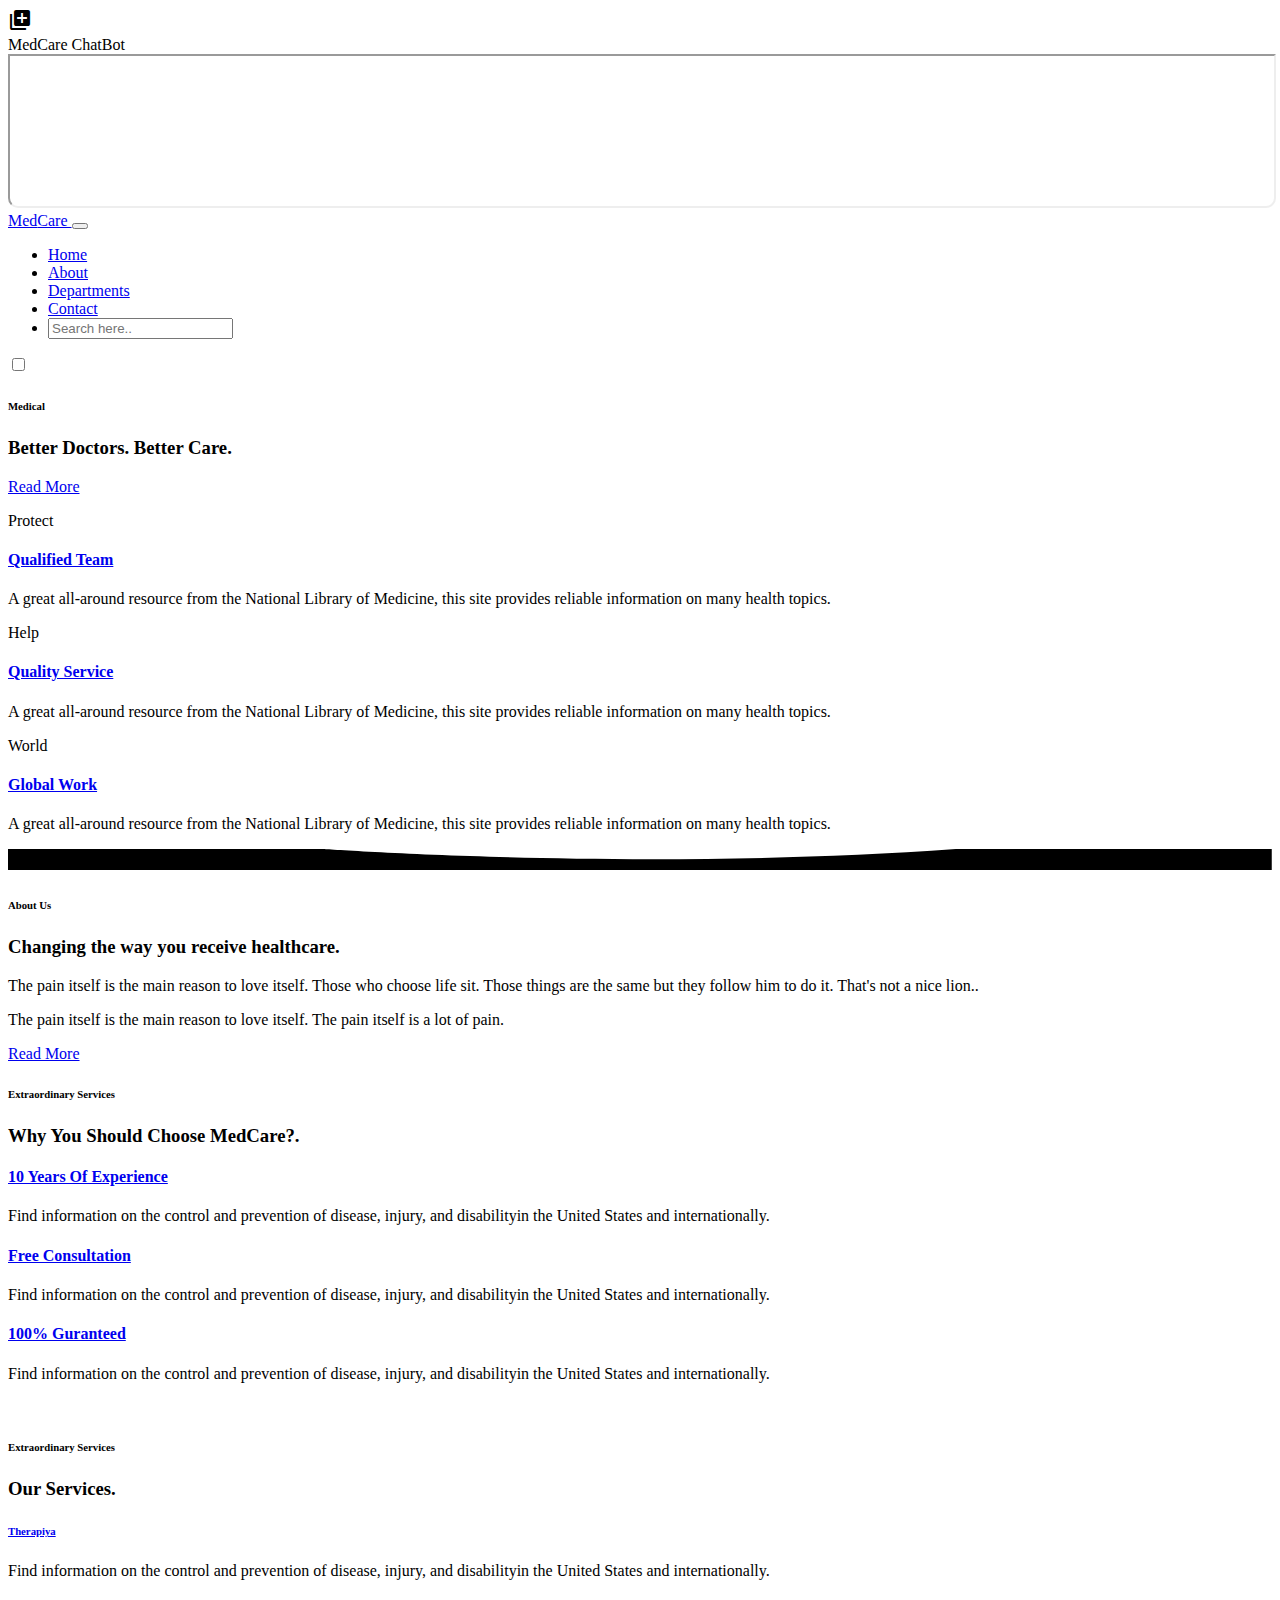
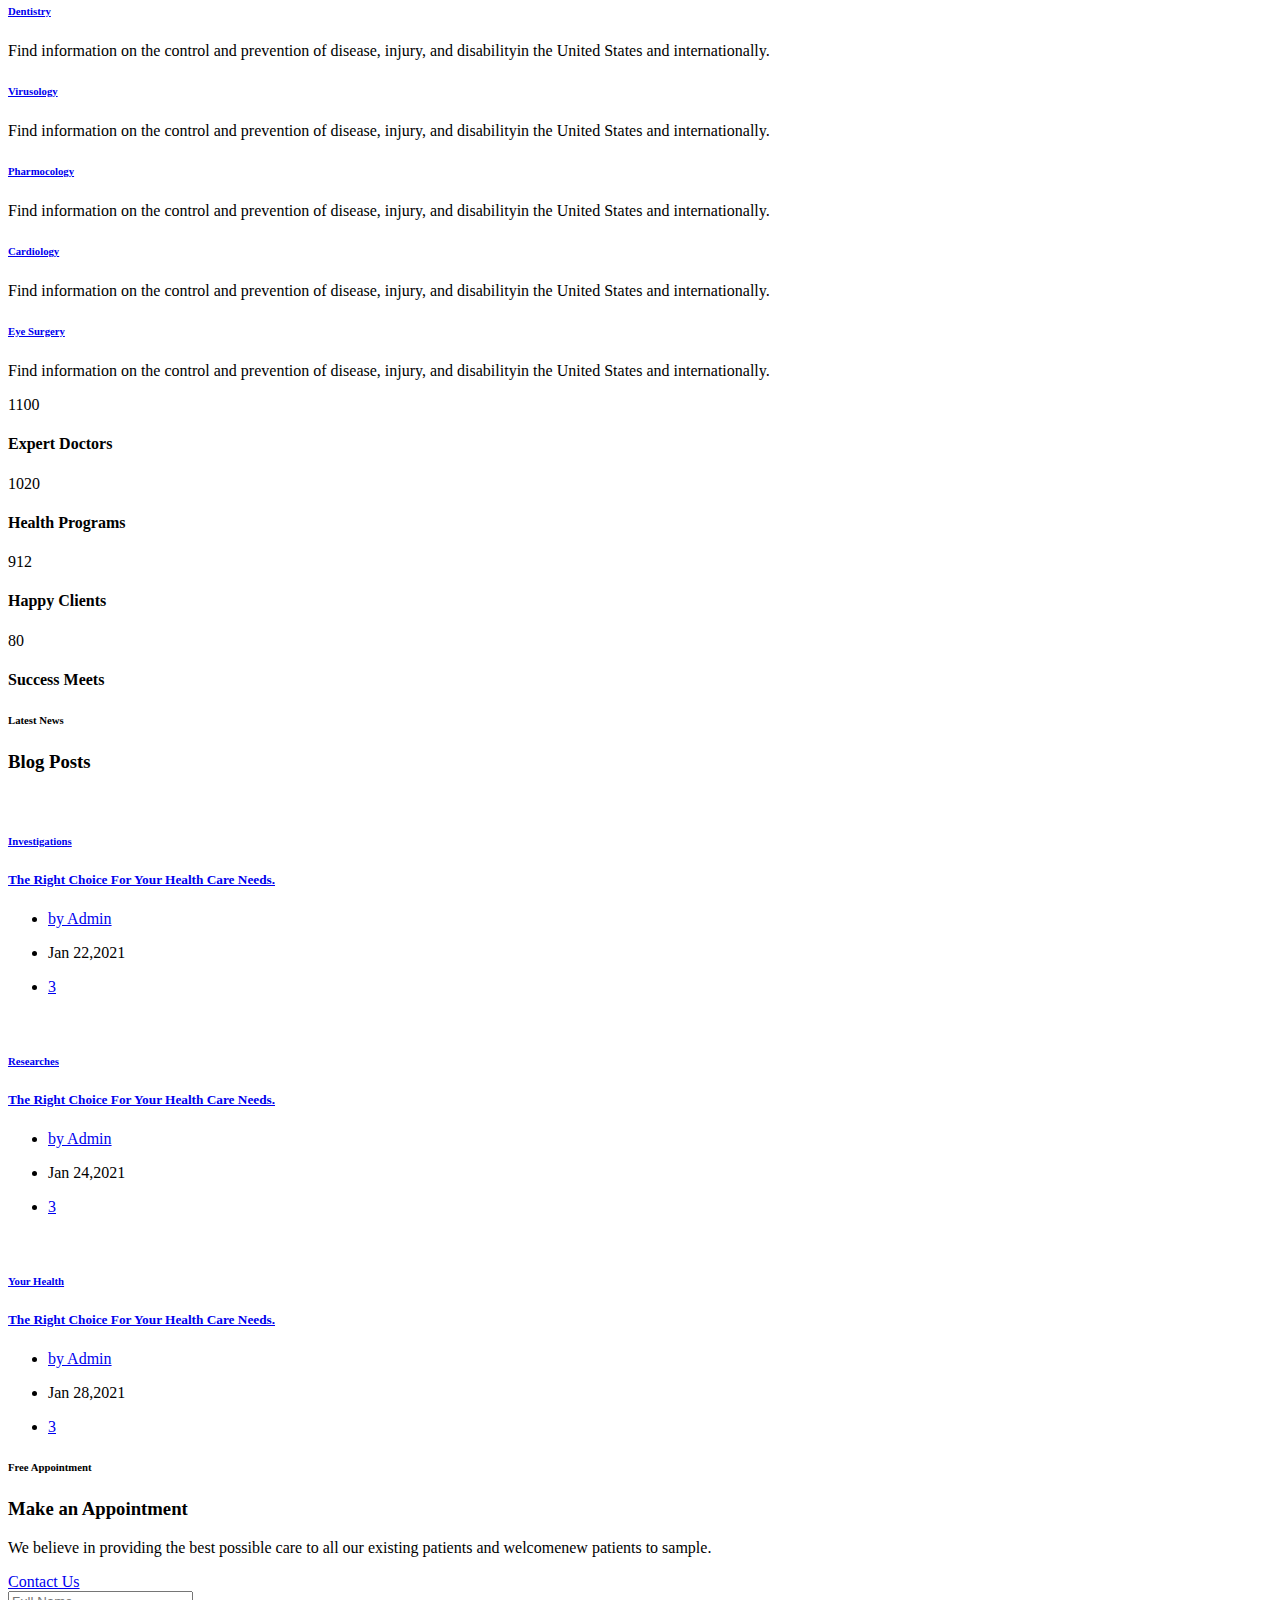
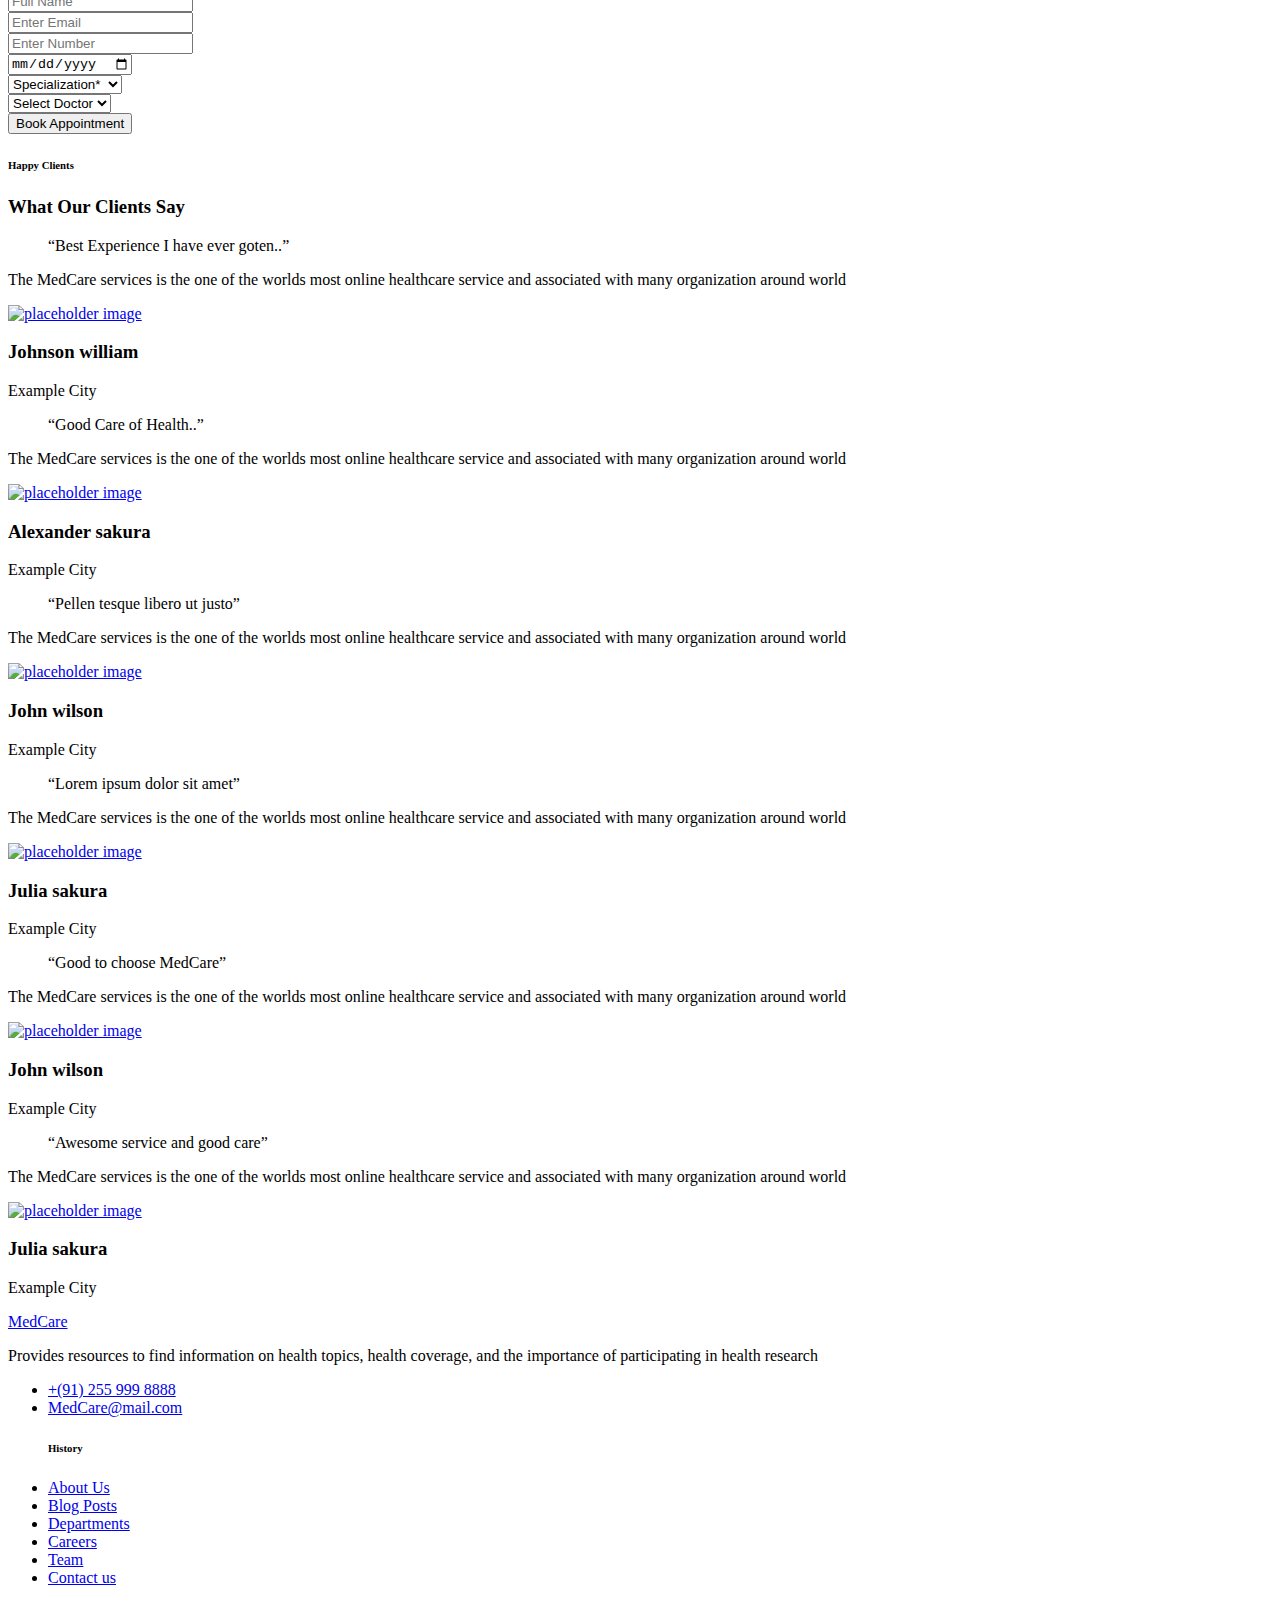
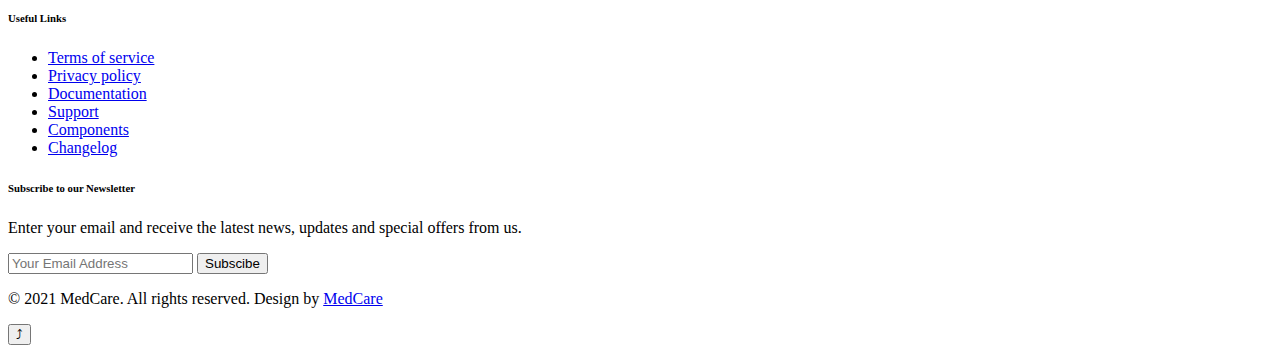
==== index.html @ cba18fa3 "Add files via upload" ====
<!--
Author: W3layouts
Author URL: http://w3layouts.com
-->
<!doctype html>
<html lang="zxx">

<head>
  <!-- Required meta tags -->
  <meta charset="utf-8">
  <meta name="viewport" content="width=device-width, initial-scale=1, shrink-to-fit=no">
  <title>MedCare</title>
  <link href="//fonts.googleapis.com/css2?family=Hind+Siliguri:wght@400;500;600;700&display=swap"
    rel="stylesheet">
  <link href="https://fonts.googleapis.com/icon?family=Material+Icons" rel="stylesheet">
  <!-- Template CSS -->
  <link rel="stylesheet" href="assets/css/style-starter.css">
  <script type="text/javascript" src="assets/js/jquery-3.3.1.min.js"></script>
  <script type="text/javascript" src="assets/js/custom.js"></script>
</head>

<body>
  <!--ChatBot-->
  <div class="chat_icon">
    <i class="material-icons">library_add</i>
    <!-- <i class="material-icons">question_answer</i> -->
  </div>  

  <div class="chat_box">
    <div class="chat_bot_header">
        MedCare ChatBot
    </div>
    <div class="chat_bot_body">
      <iframe src='https://webchat.botframework.com/embed/diseasepredchatbot-bot?s=kFetacqnK30.16j6TcoQQd-RZFGYihsmZmPonYHRrPMGK6cAIyqsKHs'  style='border-radius:0 0 10px 10px;width: 100%; height: 100%;'></iframe>
    </div>
  </div>
  <!--ChatBot End-->
  <div class="header-w3l">
  <!--header-->
  <header id="site-header" class="header-w3l fixed-top">
    <div class="container">
      <nav class="navbar navbar-expand-lg stroke">
        <a class="navbar-brand" href="index.html">
         Med<span class="sub-logo">C</span>are</span>
        </a>
        <!-- if logo is image enable this   
            <a class="navbar-brand" href="#index.html">
                <img src="image-path" alt="Your logo" title="Your logo" style="height:35px;" />
            </a> -->
        <button class="navbar-toggler  collapsed bg-gradient" type="button" data-toggle="collapse"
          data-target="#navbarTogglerDemo02" aria-controls="navbarTogglerDemo02" aria-expanded="false"
          aria-label="Toggle navigation">
          <span class="navbar-toggler-icon fa icon-expand fa-bars"></span>
          <span class="navbar-toggler-icon fa icon-close fa-times"></span>
          </span>
        </button>

        <div class="collapse navbar-collapse" id="navbarTogglerDemo02">
          <ul class="navbar-nav mx-lg-auto">
            <li class="nav-item active">
              <a class="nav-link" href="index.html">Home</a>
            </li>
            <li class="nav-item">
              <a class="nav-link" href="about.html">About</a>
            </li>
            <li class="nav-item">
              <a class="nav-link" href="services.html">Departments</a>
            </li>
            
            <li class="nav-item">
              <a class="nav-link" href="contact.html">Contact</a>
            </li>
            <li class="search-bar ml-lg-3 mr-lg-5 mt-lg-0 mt-4">
              <!--/search-right-->
              <form class="search position-relative">
                <input type="search" class="search__input" name="search" placeholder="Search here.."
                  onload="equalWidth()" required="">
                <span class="fa fa-search search__icon"></span>
              </form>

              <!--//search-right-->
            </li>

          </ul>

        </div>
        <!-- toggle switch for light and dark theme -->
        <div class="mobile-position">
          <nav class="navigation">
            <div class="theme-switch-wrapper">
              <label class="theme-switch" for="checkbox">
                <input type="checkbox" id="checkbox">
                <div class="mode-container">
                  <i class="gg-sun"></i>
                  <i class="gg-moon"></i>
                </div>
              </label>
            </div>
          </nav>
        </div>
        <!-- //toggle switch for light and dark theme -->
      </nav>
    </div>
  </header>
</div>
  <!-- //header -->
  <!--/w3l-banner-content-->
  <div class="banner-w3l-main">
    <div class="w3l-banner-content">
      <div class="container">
        <div class="bannerhny-info text-center">
          <h6 class="title-subhny mb-2">Medical</h6>
          <h3 class="">Better Doctors. Better Care.</h3>
          <a class="btn btn-style btn-white mt-sm-5 mt-4" href="about.html">
            Read More</a>
        </div>
      </div>
    </div>
    <!-- home page block1 -->
    <section class="home-services pt-lg-0">
      <div class="container">
        <div class="row">
          <div class="col-lg-4 col-md-6 col-sm-12">
            <div class="box-wrap">
              <div class="box-wrap-grid">
                <div class="icon">
                  <span class="fa fa-users"></span>
                </div>
                <div class="info">
                  <p>Protect</p>
                  <h4><a href="#url">Qualified Team</a></h4>
                </div>
              </div>
              <p class="mt-3">A great all-around resource from the National Library of Medicine, this site provides reliable information on many health topics. </p>
            </div>
          </div>
          <div class="col-lg-4 col-md-6 col-sm-12 mt-md-0 mt-4">
            <div class="box-wrap">
              <div class="box-wrap-grid">
                <div class="icon">
                  <span class="fa fa-shield"></span>
                </div>
                <div class="info">
                  <p>Help</p>
                  <h4><a href="#url">Quality Service</a></h4>

                </div>
              </div>
              <p class="mt-3">A great all-around resource from the National Library of Medicine, this site provides reliable information on many health topics. </p>
            </div>
          </div>
          <div class="col-lg-4 col-md-6 col-sm-12 mt-lg-0 mt-4">
            <div class="box-wrap">
              <div class="box-wrap-grid">
                <div class="icon">
                  <span class="fa fa-globe"></span>
                </div>
                <div class="info">
                  <p>World</p>
                  <h4><a href="#url">Global Work</a></h4>

                </div>
              </div>
              <p class="mt-3">A great all-around resource from the National Library of Medicine, this site provides reliable information on many health topics. </p>
            </div>
          </div>
        </div>
      </div>
    </section>
    <!-- //home page block1 -->
  </div>
  <!--//w3l-banner-content-->

  <!-- banner bottom shape -->
  <div class="position-relative">
    <div class="shape overflow-hidden">
      <svg viewBox="0 0 2880 48" fill="none" xmlns="http://www.w3.org/2000/svg">
        <path d="M0 48H1437.5H2880V0H2160C1442.5 52 720 0 720 0H0V48Z" fill="currentColor"></path>
      </svg>
    </div>
  </div>
  <!-- banner bottom shape -->

  <!--/w3l-content-1-->
  <div class="w3l-content-1 py-5">
    <div class="container py-lg-5 py-md-4 py-2">
      <div class="row w3l-content-inf mt-lg-5 pt-lg-5">
        <div class="col-lg-5 w3l-content-left mt-lg-4">
          <h6 class="title-subhny mb-2">About Us</h6>
          <h3 class="title-w3l mb-4">Changing the way you receive healthcare.</h3>
        </div>
        <div class="col-lg-7 w3l-content-right pl-lg-5 mt-lg-4">
          <p class="para-sub pr-lg-5 mt-md-4 mt-3 mx-auto">The pain itself is the main reason to love itself. Those who 
            choose life sit. Those things are the same but they follow him 
            to do it. That's not a nice lion..
          </p>
          <p class="para-sub pr-lg-5 mt-md-4 mt-3 mx-auto">The pain itself is the main reason to love itself. The pain itself is a lot of pain.
          </p>
          <a class="btn btn-style btn-outline-light mt-sm-5 mt-4 mr-2" href="about.html">
            Read More</a>
        </div>
      </div>
    </div>
  </div>
  <!--//w3l-content-1-->
  <!-- /w3l-content-2-->
  <div class="w3l-content-2 py-5">
    <div class="container py-md-5 py-2">
      <div class="row whybox-wrap">
        <div class="col-lg-6 whybox-wrap-left">
          <div class="title-content text-left">
            <h6 class="title-subhny">Extraordinary Services</h6>
            <h3 class="title-w3l mb-sm-5 mb-4 pb-2">Why You Should Choose MedCare?.</h3>
          </div>

          <div class="whybox-wrap-grid mb-4">
            <div class="icon">
              <span class="fa fa-calendar"></span>
            </div>
            <div class="info">
              <h4><a href="#url">10 Years Of Experience</a></h4>
              <p class="mt-3">Find information on the control and prevention of disease, injury, and disabilityin the United States and internationally. </p>
            </div>
          </div>
          <div class="whybox-wrap-grid mb-4">
            <div class="icon">
              <span class="fa fa-pencil-square-o"></span>
            </div>
            <div class="info">
              <h4><a href="#url">Free Consultation</a></h4>
              <p class="mt-3">Find information on the control and prevention of disease, injury, and disabilityin the United States and internationally. </p>
            </div>
          </div>
          <div class="whybox-wrap-grid mb-4">
            <div class="icon">
              <span class="fa fa-shield"></span>
            </div>
            <div class="info">
              <h4><a href="#url">100% Guranteed</a></h4>
              <p class="mt-3">Find information on the control and prevention of disease, injury, and disabilityin the United States and internationally. </p>
            </div>
          </div>
        </div>
        <div class="col-lg-6 whybox-wrap-right pl-lg-5 position-relative mt-lg-0 mt-4">
          <img src="assets/images/ab.jpg" alt="" class="img-fluid radius-image">

        </div>
      </div>

    </div>
  </div>
  <!-- //w3l-content-2-->
  <!-- /w3l-content-4-->
  <section class="w3l-content-4 py-5" id="features">
    <div class="content-4-main py-lg-5 py-md-4">
      <div class="container">
        <div class="title-content text-center">
          <h6 class="title-subhny">Extraordinary Services</h6>
          <h3 class="title-w3l mb-sm-5 mb-4 pb-lg-2">Our Services.</h3>
        </div>
        <div class="content-info-in row">
          <div class="content-left col-lg-6">
            <div class="row content4-right-grids mb-sm-5 mb-4">
              <div class="col-lg-2 col-3 content4-right-icon">
                <div class="content4-icon icon-clr1">
                  <span class="fa fa-american-sign-language-interpreting"></span>
                </div>
              </div>
              <div class="col-lg-10 col-9 content4-right-info pl-4">
                <h6><a href="#url">Therapiya</a></h6>
                <p>Find information on the control and prevention of disease, injury, and disabilityin the United States and internationally. </p>
              </div>
            </div>
            <div class="row content4-right-grids mb-sm-5 mb-4">
              <div class="col-lg-2 col-3 content4-right-icon">
                <div class="content4-icon icon-clr2">
                  <span class="fa fa-superpowers"></span>
                </div>
              </div>
              <div class="col-lg-10 col-9 content4-right-info pl-4">
                <h6><a href="#url">Dentistry</a></h6>
                <p>Find information on the control and prevention of disease, injury, and disabilityin the United States and internationally. </p>
              </div>
            </div>
            <div class="row content4-right-grids mb-sm-5 mb-4">
              <div class="col-lg-2 col-3 content4-right-icon">
                <div class="content4-icon icon-clr2">
                  <span class="fa fa-snowflake-o"></span>
                </div>
              </div>
              <div class="col-lg-10 col-9 content4-right-info pl-4">
                <h6><a href="#url">Virusology</a></h6>
                <p>Find information on the control and prevention of disease, injury, and disabilityin the United States and internationally. </p>
              </div>
            </div>
          </div>
          <div class="content-right col-lg-6 pl-lg-4 mt-lg-0 mt-2">
            <div class="row content4-right-grids mb-sm-5 mb-4">
              <div class="col-lg-2 col-3 content4-right-icon">
                <div class="content4-icon icon-clr3">
                  <span class="fa fa-building-o"></span>
                </div>
              </div>
              <div class="col-lg-10 col-9 content4-right-info pl-4">
                <h6><a href="#url">Pharmocology</a></h6>
                <p>Find information on the control and prevention of disease, injury, and disabilityin the United States and internationally. </p>
              </div>
            </div>
            <div class="row content4-right-grids mb-sm-5 mb-4">
              <div class="col-lg-2 col-3 content4-right-icon">
                <div class="content4-icon icon-clr4">
                  <span class="fa fa-heartbeat"></span>
                </div>
              </div>
              <div class="col-lg-10 col-9 content4-right-info pl-4">
                <h6><a href="#url"> Cardiology</a></h6>
                <p>Find information on the control and prevention of disease, injury, and disabilityin the United States and internationally. </p>
              </div>
            </div>
            <div class="row content4-right-grids">
              <div class="col-lg-2 col-3 content4-right-icon">
                <div class="content4-icon icon-clr4">
                  <span class="fa fa-eye"></span>
                </div>
              </div>
              <div class="col-lg-10 col-9 content4-right-info pl-4">
                <h6><a href="#url"> Eye Surgery</a></h6>
                <p>Find information on the control and prevention of disease, injury, and disabilityin the United States and internationally. </p>
              </div>
            </div>
          </div>
        </div>
      </div>
    </div>
  </section>
  <!-- //w3l-content-4-->

  <!-- stats -->
  <section class="w3l-stats py-lg-0 py-5" id="stats">
    <div class="gallery-inner container py-lg-0 py-3">
      <div class="row stats-con">
        <div class="col-lg-3 col-6 stats_info counter_grid">
          <span class="fa fa-users"></span>
          <p class="counter">1100</p>
          <h4>Expert Doctors</h4>
        </div>
        <div class="col-lg-3 col-6 stats_info counter_grid1">
          <span class="fa fa-laptop"></span>
          <p class="counter">1020</p>
          <h4>Health Programs</h4>
        </div>
        <div class="col-lg-3 col-6 stats_info counter_grid mt-lg-0 mt-5">
          <span class="fa fa-smile-o"></span>
          <p class="counter">912</p>
          <h4>Happy Clients</h4>
        </div>
        <div class="col-lg-3 col-6 stats_info counter_grid2 mt-lg-0 mt-5">
          <span class="fa fa-trophy"></span>
          <p class="counter">80</p>
          <h4>Success Meets</h4>
        </div>
      </div>
    </div>
  </section>
  <!-- //stats -->
  <!--/Blog-Posts-->
  <section class="w3l-blog py-5" id="blog">
    <div class="container py-lg-5 py-md-4 py-2">
      <div class="title-content text-center">
        <h6 class="title-subhny text-center">Latest News</h6>
        <h3 class="title-w3l pb-sm-o pb-2 text-center">Blog Posts</h3>
      </div>
      <div class="row inner-sec-w3ls">
        <!--/services-grids-->
        <div class="col-lg-4 col-md-6 about-in blog-grid-info text-left mt-5">
          <div class="card img">
            <div class="card-body img">
              <a href="#" class="d-block">
                <img src="assets/images/g7.jpg" alt="" class="img-fluid radius-image">
              </a>
              <div class="blog-des mt-4">
                <h6 class="card-cap mb-2"><a href="#">Investigations</a></h6>
                <h5 class="card-title mb-2"><a href="#">The Right Choice For Your Health Care Needs.</a>
                </h5>
                <ul class="admin-post mb-3">
                  <li>
                    <span class="fa fa-user-o"></span><a href="#admin"> by Admin</a>
                  </li>
                  <li>
                    <p><span class="fa fa-clock-o"></span> Jan 22,2021</p>
                  </li>
                  <li>
                    <a href="#comments"><span class="fa fa-comments-o"></span> 3</a>
                  </li>
                </ul>

              </div>
            </div>
          </div>
        </div>
        <div class="col-lg-4 col-md-6 about-in blog-grid-info text-left mt-5">
          <div class="card img">
            <div class="card-body img">
              <a href="#" class="d-block">
                <img src="assets/images/g5.jpg" alt="" class="img-fluid radius-image">
              </a>
              <div class="blog-des mt-4">
                <h6 class="card-cap mb-2"><a href="#">Researches</a></h6>
                <h5 class="card-title mb-2"><a href="#">The Right Choice For Your Health Care Needs.</a>
                </h5>
                <ul class="admin-post mb-3">
                  <li>
                    <span class="fa fa-user-o"></span><a href="#admin"> by Admin</a>
                  </li>
                  <li>
                    <p><span class="fa fa-clock-o"></span> Jan 24,2021</p>
                  </li>
                  <li>
                    <a href="#comments"><span class="fa fa-comments-o"></span> 3</a>
                  </li>
                </ul>

              </div>
            </div>
          </div>
        </div>
        <div class="col-lg-4 col-md-6 about-in blog-grid-info text-left mt-5">
          <div class="card img">
            <div class="card-body img">
              <a href="#" class="d-block">
                <img src="assets/images/g3.jpg" alt="" class="img-fluid radius-image">
              </a>
              <div class="blog-des mt-4">
                <h6 class="card-cap mb-2"><a href="#">Your Health </a></h6>
                <h5 class="card-title mb-2"><a href="#">The Right Choice For Your Health Care Needs.</a>
                </h5>
                <ul class="admin-post mb-3">
                  <li>
                    <span class="fa fa-user-o"></span><a href="#admin"> by Admin</a>
                  </li>
                  <li>
                    <p><span class="fa fa-clock-o"></span> Jan 28,2021</p>
                  </li>
                  <li>
                    <a href="#comments"><span class="fa fa-comments-o"></span> 3</a>
                  </li>
                </ul>

              </div>
            </div>
          </div>
        </div>
      </div>
    </div>
    </div>
  </section>
  <!--//Blog-Posts-->
  <!-- /w3l-content-3-->
  <section class="w3l-content-3 py-5">
    <!-- /content-6-section -->
    <div class="content-3-info py-3">
      <div class="container py-lg-4">
        <div class="row appointment-formw3">
          <div class="col-lg-6 welcome-left">
            <h6 class="title-subhny mb-2">Free Appointment</h6>
            <h3 class="title-w3l two mb-3">Make an Appointment</h3>
            <p class="mb-3">
              We believe in providing the best possible care to all our existing patients and welcomenew patients to
              sample.</p>
              <a class="btn btn-style btn-outline-light mt-sm-5 mt-4 mr-2" href="#">
              Contact Us</a>
          </div>
          <div class="col-lg-6 free-appointment pl-lg-5 mt-5">
            <div class="appointment-form">
              <form action="#" method="post">
                <div class="fields-grid">
                  <div class="styled-input">

                    <div class="appointment-form-field">

                      <input type="text" name="fullname" placeholder="Full Name" required="">
                    </div>
                  </div>
                  <div class="styled-input">

                    <div class="appointment-form-field">

                      <input type="email" name="email" placeholder="Enter Email" required="">
                    </div>
                  </div>
                  <div class="styled-input">

                    <div class="appointment-form-field">

                      <input type="text" name="phone" placeholder="Enter Number" required="">
                    </div>
                  </div>

                  <div class="styled-input">

                    <div class="appointment-form-field">

                      <input type="date" name="date" placeholder="Set a Date" required="">
                    </div>
                  </div>
                  <div class="styled-input">

                    <div class="appointment-form-field">

                      <select id="department" required="Specialization">
                        <option value="">Specialization*</option>
                        <option value="">Cardiology</option>
                        <option value="">Heart Surgery</option>
                        <option value="">Skin Care</option>
                        <option value="">Body Check-up</option>
                        <option value="">Numerology</option>
                        <option value="">Diagnosis</option>
                        <option value="">Others</option>
                      </select>
                    </div>
                  </div>
                  <div class="styled-input">

                    <div class="appointment-form-field">

                      <select id="doctor" required="Select Doctor">
                        <option value="">Select Doctor</option>
                        <option value="">Doctor 1</option>
                        <option value="">Doctor 2</option>
                        <option value="">Doctor 3</option>
                        <option value="">Doctor 4</option>
                        <option value="">Doctor 5</option>
                        <option value="">Doctor 6</option>
                        <option value="">Doctor 7</option>
                      </select>
                    </div>
                  </div>

                </div>
                <div class="appointment-btn text-lg-right">
                  <button type="submit" class="btn btn-style btn-primary mt-4">Book Appointment</button>
                </div>
              </form>
            </div>
          </div>
        </div>
      </div>
    </div>
  </section>
  <!-- //w3l-content-3-->
  <!-- testimonials section -->
  <section class="w3l-clients w3l-test pb-5" id="testimonials">
    <div class="midd-w3 py-5">
      <div class="container py-lg-5 py-md-4 pt-2 pb-lg-5">
        <div class="title-content text-center">
          <h6 class="title-subhny text-center">Happy Clients</h6>
          <h3 class="title-w3l mb-sm-5 mb-4 pb-sm-o pb-2 text-center">What Our Clients Say</h3>
        </div>
        <div id="owl-demo2" class="owl-carousel owl-theme mt-4 py-md-2 mb-md-4">
          <div class="item">
            <div class="testimonial-content">
              <div class="testimonial">
                <blockquote>
                  <q>Best Experience I have ever goten..</q>
                </blockquote>
                <p>The MedCare services is the one of the worlds most online healthcare service and associated with many organization around world </p>
              </div>
              <div class="bottom-info mt-4">
                <a class="comment-img" href="#url"><img src="assets/images/team1.jpg" class="img-responsive"
                    alt="placeholder image"></a>
                <div class="people-info align-self">
                  <h3>Johnson william</h3>
                  <p class="identity">Example City</p>
                </div>
              </div>
            </div>
          </div>
          <div class="item">
            <div class="testimonial-content">
              <div class="testimonial">
                <blockquote>
                  <q>Good Care of Health..</q>
                </blockquote>
                <p>The MedCare services is the one of the worlds most online healthcare service and associated with many organization around world </p>
              </div>
              <div class="bottom-info mt-4">
                <a class="comment-img" href="#url"><img src="assets/images/team2.jpg" class="img-responsive"
                    alt="placeholder image"></a>
                <div class="people-info align-self">
                  <h3>Alexander sakura</h3>
                  <p class="identity">Example City</p>
                </div>
              </div>
            </div>
          </div>
          <div class="item">
            <div class="testimonial-content">
              <div class="testimonial">
                <blockquote>
                  <q>Pellen tesque libero ut justo</q>
                </blockquote>
                <p>The MedCare services is the one of the worlds most online healthcare service and associated with many organization around world </p>
              </div>
              <div class="bottom-info mt-4">
                <a class="comment-img" href="#url"><img src="assets/images/team3.jpg" class="img-responsive"
                    alt="placeholder image"></a>
                <div class="people-info align-self">
                  <h3>John wilson</h3>
                  <p class="identity">Example City</p>
                </div>
              </div>
            </div>
          </div>
          <div class="item">
            <div class="testimonial-content">
              <div class="testimonial">
                <blockquote>
                  <q>Lorem ipsum dolor sit amet</q>
                </blockquote>
                <p>The MedCare services is the one of the worlds most online healthcare service and associated with many organization around world </p>
              </div>
              <div class="bottom-info mt-4">
                <a class="comment-img" href="#url"><img src="assets/images/team2.jpg" class="img-responsive"
                    alt="placeholder image"></a>
                <div class="people-info align-self">
                  <h3>Julia sakura</h3>
                  <p class="identity">Example City</p>
                </div>
              </div>
            </div>
          </div>
          <div class="item">
            <div class="testimonial-content">
              <div class="testimonial">
                <blockquote>
                  <q>Good to choose MedCare</q>
                </blockquote>
                <p>The MedCare services is the one of the worlds most online healthcare service and associated with many organization around world </p>
              </div>
              <div class="bottom-info mt-4">
                <a class="comment-img" href="#url"><img src="assets/images/team3.jpg" class="img-responsive"
                    alt="placeholder image"></a>
                <div class="people-info align-self">
                  <h3>John wilson</h3>
                  <p class="identity">Example City</p>
                </div>
              </div>
            </div>
          </div>
          <div class="item">
            <div class="testimonial-content">
              <div class="testimonial">
                <blockquote>
                  <q>Awesome service and good care</q>
                </blockquote>
                <p>The MedCare services is the one of the worlds most online healthcare service and associated with many organization around world </p>
              </div>
              <div class="bottom-info mt-4">
                <a class="comment-img" href="#url"><img src="assets/images/team2.jpg" class="img-responsive"
                    alt="placeholder image"></a>
                <div class="people-info align-self">
                  <h3>Julia sakura</h3>
                  <p class="identity">Example City</p>
                </div>
              </div>
            </div>
          </div>
        </div>
      </div>
    </div>
  </section>
  <!-- //testimonials section -->

  <!-- footer -->
  <section class="w3l-footer-29-main">
    <div class="footer-29 py-5">
      <div class="container py-lg-4">
        <div class="row footer-top-29">
          <div class="col-lg-4 col-md-6 col-sm-7 footer-list-29 footer-1 pr-lg-5">
            <div class="footer-logo mb-3">
              <a class="navbar-brand" href="index.html">MedCare</a>
            </div>
            <p>Provides resources to find information on health topics, health coverage, and the importance of participating in health research</p>
            <ul class="mt-3">
              <li><a href="tel:+(91) 955 999 8888"><span class="fa fa-phone"></span> +(91) 255 999 8888</a></li>
              <li><a href="mailto:MedCare@mail.com" class="mail"><span class="fa fa-envelope-open-o"></span>
                  MedCare@mail.com</a></li>
            </ul>
          </div>
          <div class="col-lg-2 col-md-6 col-sm-5 col-6 footer-list-29 footer-2 mt-sm-0 mt-5">

            <ul>
             <h6 class="footer-title-29">History</h6>
              <li><a href="about.html">About Us</a></li>
              <li><a href="blog.html"> Blog Posts</a></li>
              <li><a href="services.html">Departments</a></li>
              <li><a href="#careers"> Careers</a></li>
              <li><a href="about.html">Team</a></li>
              <li><a href="contact.html">Contact us</a></li>
            </ul>
          </div>
          <div class="col-lg-2 col-md-6 col-sm-5 col-6 footer-list-29 footer-3 mt-lg-0 mt-5">
            <h6 class="footer-title-29">Useful Links</h6>
            <ul>
              <li><a href="#terms">Terms of service</a></li>
              <li><a href="#privacy"> Privacy policy</a></li>
              <li><a href="#doc"> Documentation</a></li>
              <li><a href="#support"> Support</a></li>
              <li><a href="#components"> Components</a></li>
              <li><a href="#changelog"> Changelog</a></li>
            </ul>

          </div>
          <div class="col-lg-4 col-md-6 col-sm-7 footer-list-29 footer-4 mt-lg-0 mt-5">
            <h6 class="footer-title-29">Subscribe to our Newsletter </h6>
            <p>Enter your email and receive the latest news, updates and special offers from us.</p>

            <form action="#" class="subscribe" method="post">
              <input type="email" name="email" placeholder="Your Email Address" required="">
              <button class="btn btn-style btn-primary w-100 mt-3">Subscibe</button>
            </form>
          </div>
        </div>
      </div>
    </div>
  </section>
  <!-- //footer -->

  <!-- copyright -->
  <section class="w3l-copyright">
    <div class="container">
      <div class="row bottom-copies">
        <p class="col-lg-8 copy-footer-29">© 2021 MedCare. All rights reserved. Design by <a
            href="#" target="_blank">
            MedCare</a></p>

        <div class="col-lg-4 main-social-footer-29">
          <a href="#facebook" class="facebook"><span class="fa fa-facebook"></span></a>
          <a href="#twitter" class="twitter"><span class="fa fa-twitter"></span></a>
          <a href="#instagram" class="instagram"><span class="fa fa-instagram"></span></a>
          <a href="#linkedin" class="linkedin"><span class="fa fa-linkedin"></span></a>
        </div>

      </div>
    </div>

    <!-- move top -->
    <button onclick="topFunction()" id="movetop" title="Go to top">
      &#10548;
    </button>
    <script>
      // When the user scrolls down 20px from the top of the document, show the button
      window.onscroll = function () {
        scrollFunction()
      };

      function scrollFunction() {
        if (document.body.scrollTop > 20 || document.documentElement.scrollTop > 20) {
          document.getElementById("movetop").style.display = "block";
        } else {
          document.getElementById("movetop").style.display = "none";
        }
      }

      // When the user clicks on the button, scroll to the top of the document
      function topFunction() {
        document.body.scrollTop = 0;
        document.documentElement.scrollTop = 0;
      }
    </script>
    <!-- /move top -->
  </section>
  <!-- //copyright -->
  <!--//footer-->
  <!-- Template JavaScript -->
  <script src="assets/js/jquery-3.3.1.min.js"></script>
  <script src="assets/js/theme-change.js"></script>
  <!-- owl carousel -->
  <script src="assets/js/owl.carousel.js"></script>
  <!-- script for tesimonials carousel slider -->
  <script>
    $(document).ready(function () {
      $("#owl-demo2").owlCarousel({
        loop: true,
        nav: false,
        margin: 50,
        responsiveClass: true,
        responsive: {
          0: {
            items: 1,
            nav: false
          },
          736: {
            items: 1,
            nav: false
          },
          991: {
            items: 2,
            margin: 30,
            nav: false
          },
          1080: {
            items: 3,
            nav: false
          }
        }
      })
    })
  </script>
  <!-- //script for tesimonials carousel slider -->
  <!-- stats number counter-->
  <script src="assets/js/jquery.waypoints.min.js"></script>
  <script src="assets/js/jquery.countup.js"></script>
  <script>
    $('.counter').countUp();
  </script>
  <!-- //stats number counter -->
  <!-- disable body scroll which navbar is in active -->
  <script>
    $(function () {
      $('.navbar-toggler').click(function () {
        $('body').toggleClass('noscroll');
      })
    });
  </script>
  <!-- disable body scroll which navbar is in active -->

  <!--/MENU-JS-->
  <script>
    $(window).on("scroll", function () {
      var scroll = $(window).scrollTop();

      if (scroll >= 80) {
        $("#site-header").addClass("nav-fixed");
      } else {
        $("#site-header").removeClass("nav-fixed");
      }
    });

    //Main navigation Active Class Add Remove
    $(".navbar-toggler").on("click", function () {
      $("header").toggleClass("active");
    });
    $(document).on("ready", function () {
      if ($(window).width() > 991) {
        $("header").removeClass("active");
      }
      $(window).on("resize", function () {
        if ($(window).width() > 991) {
          $("header").removeClass("active");
        }
      });
    });
  </script>
  <!--//MENU-JS-->


  <script src="assets/js/bootstrap.min.js"></script>

</body>

</html>
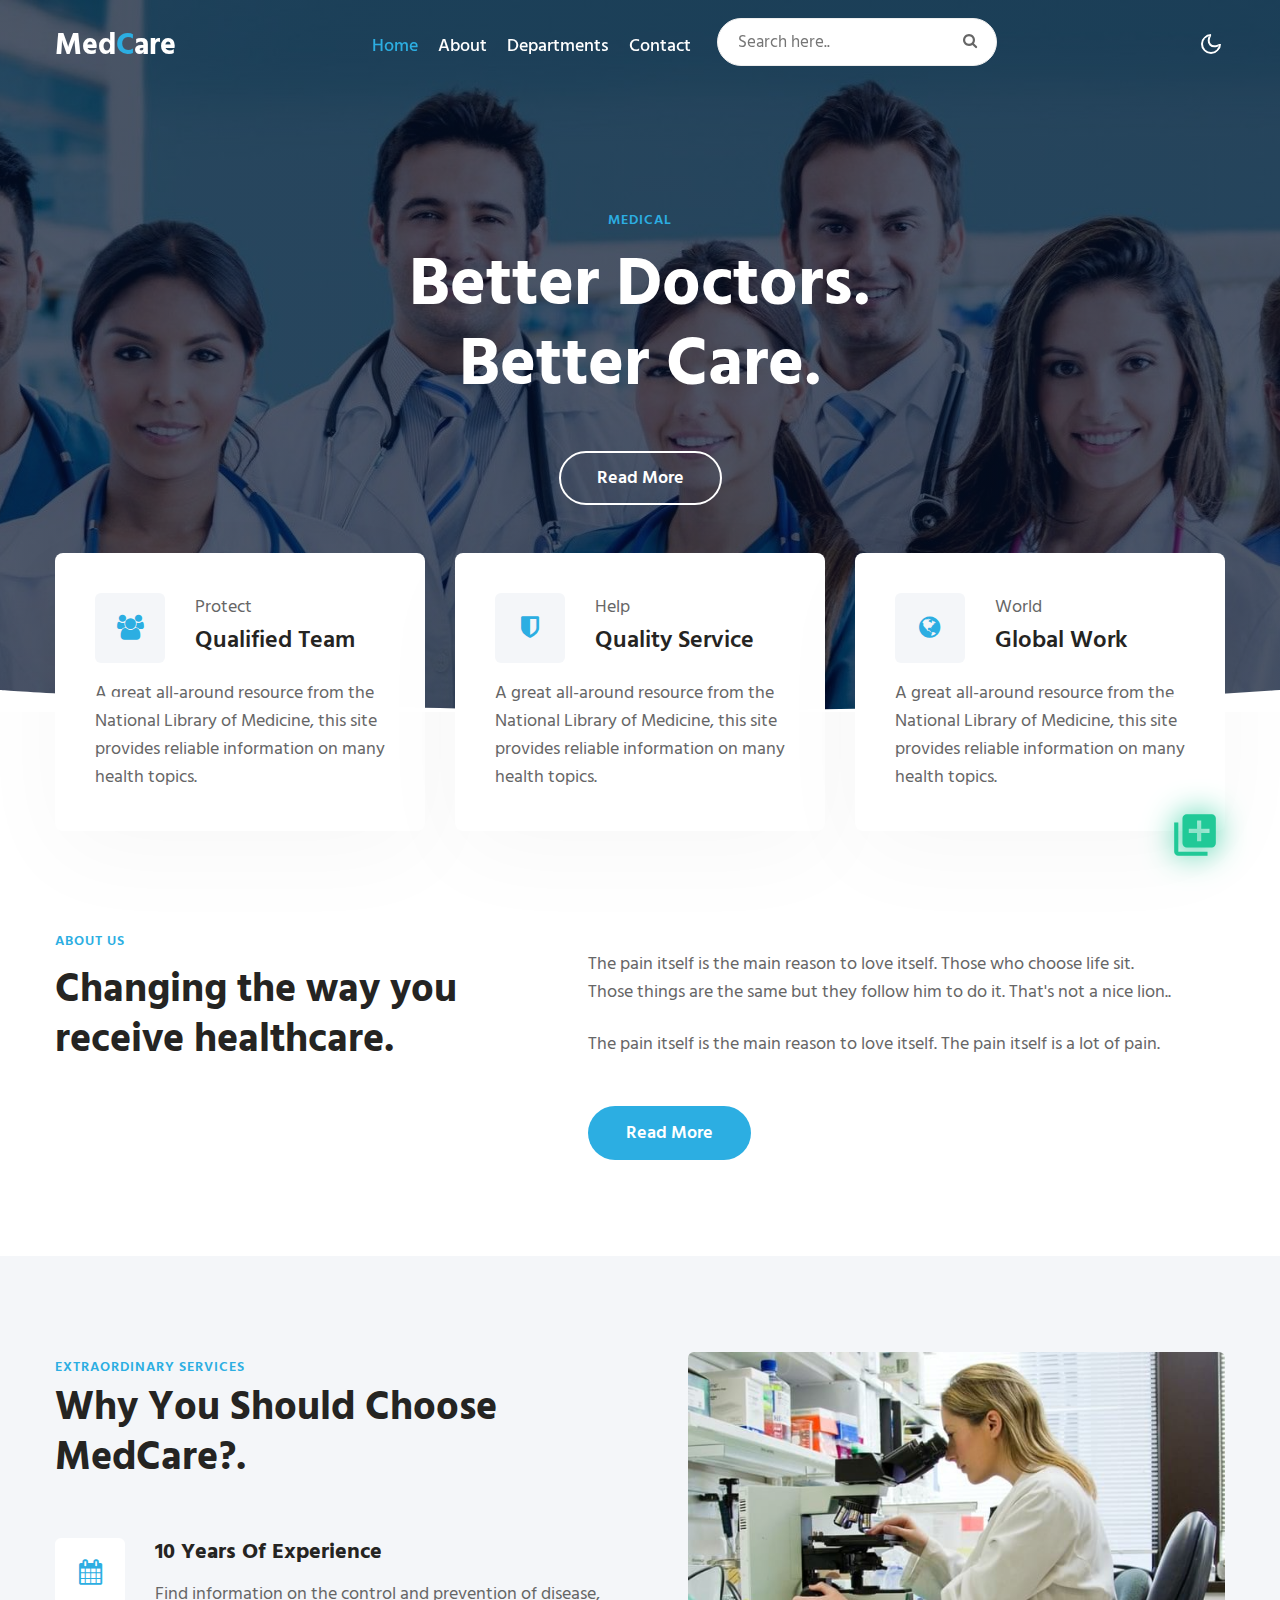
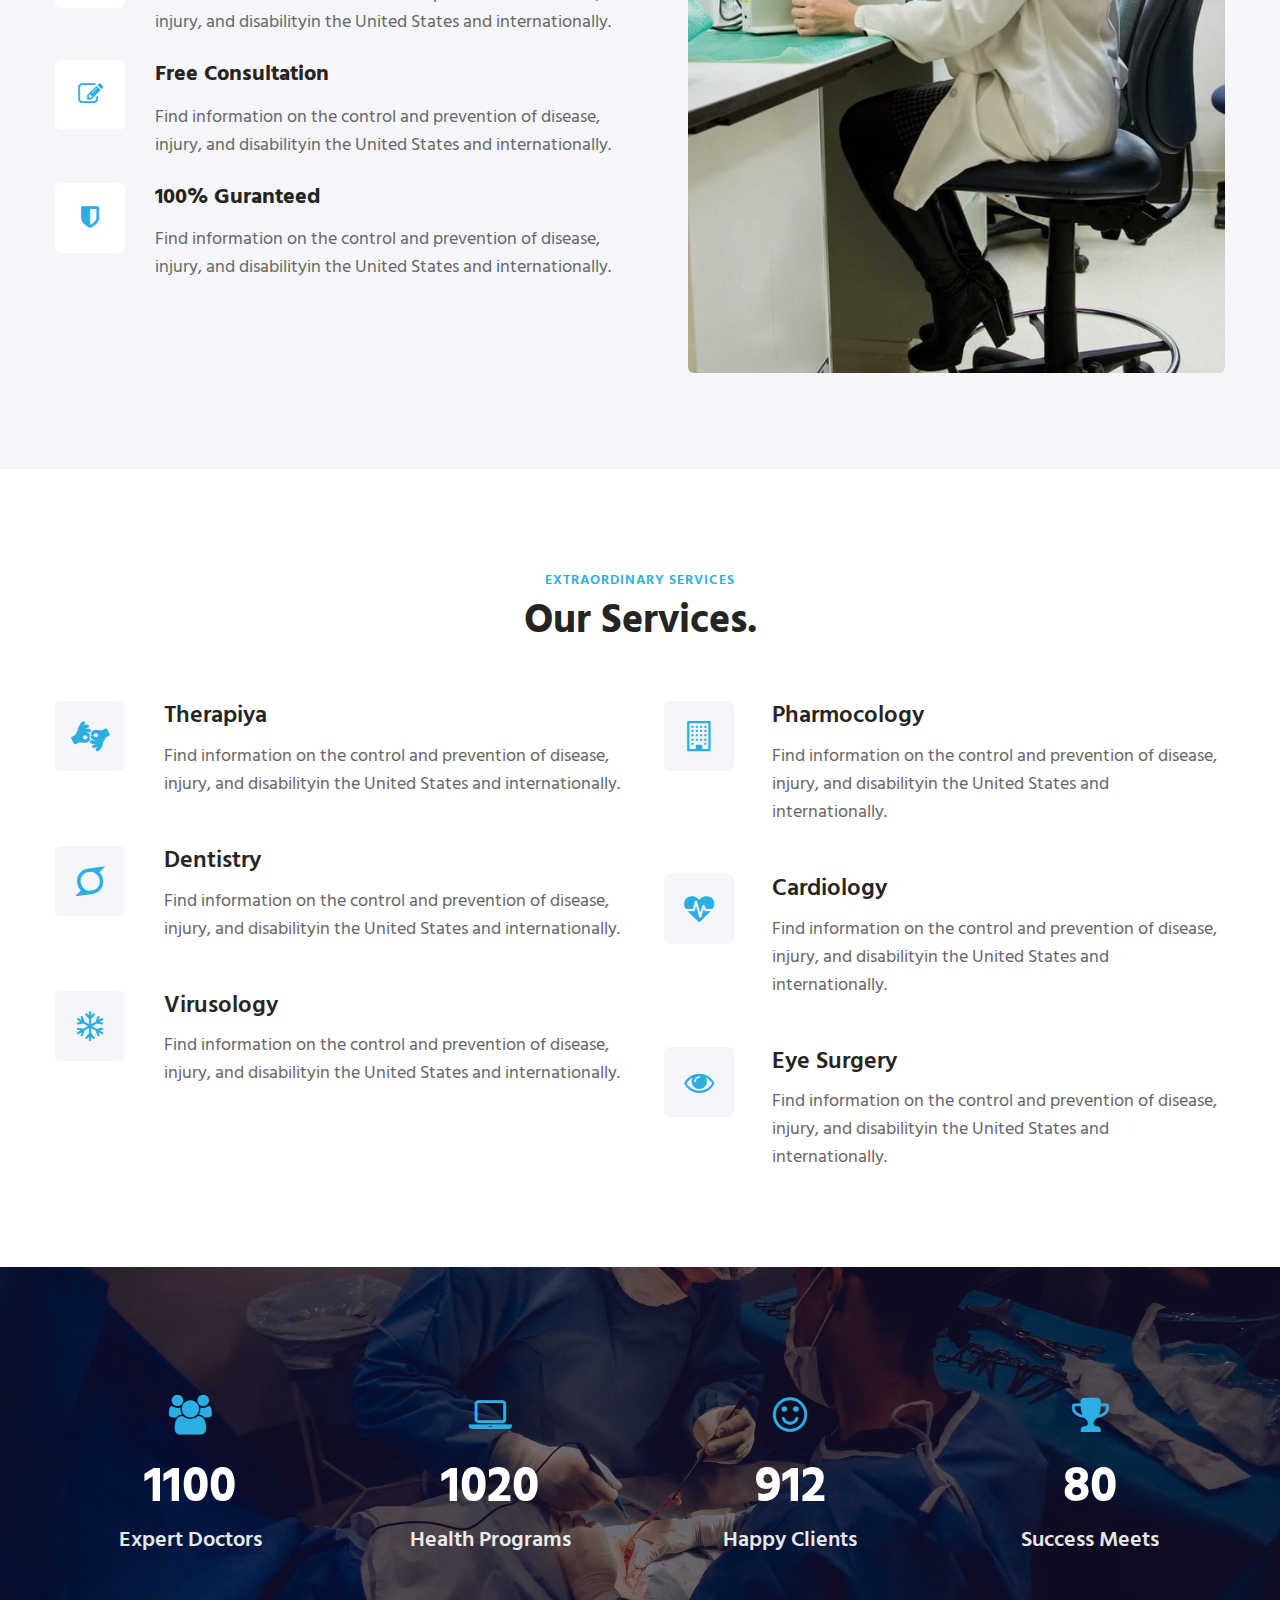
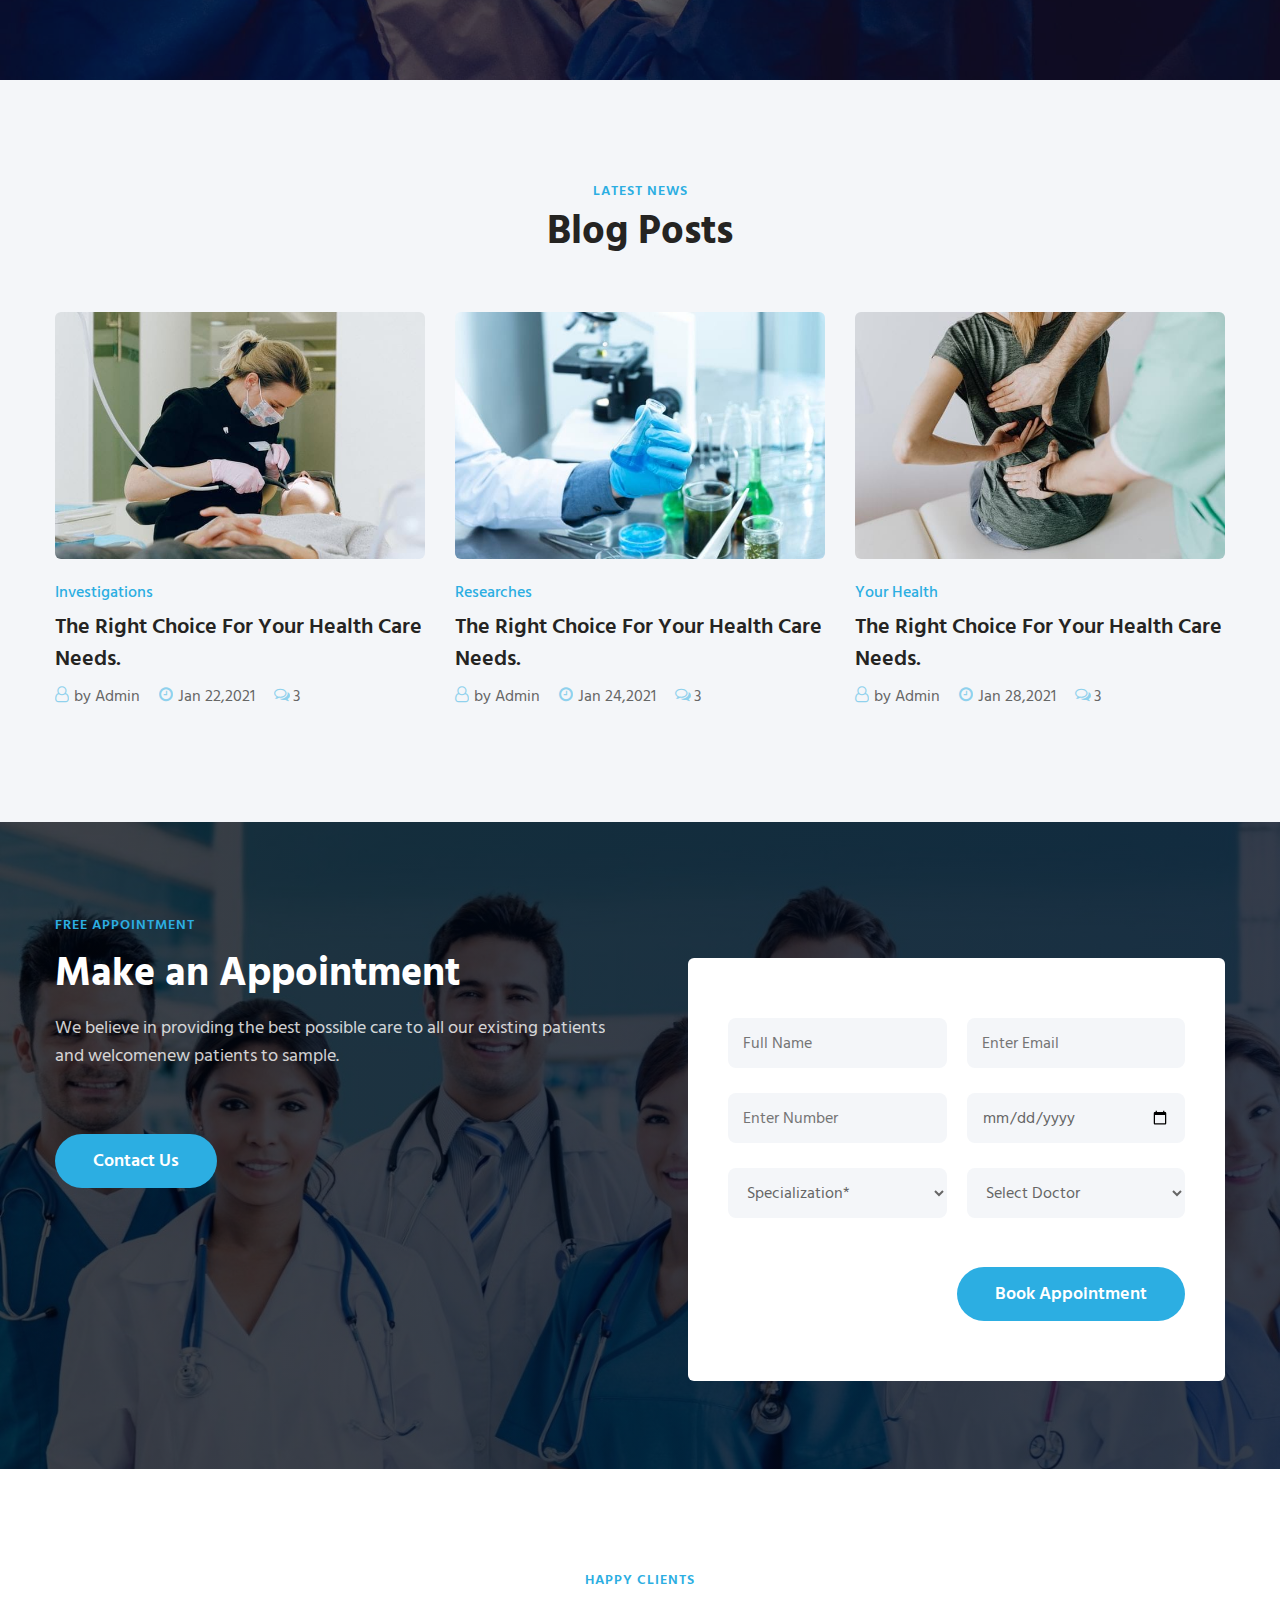
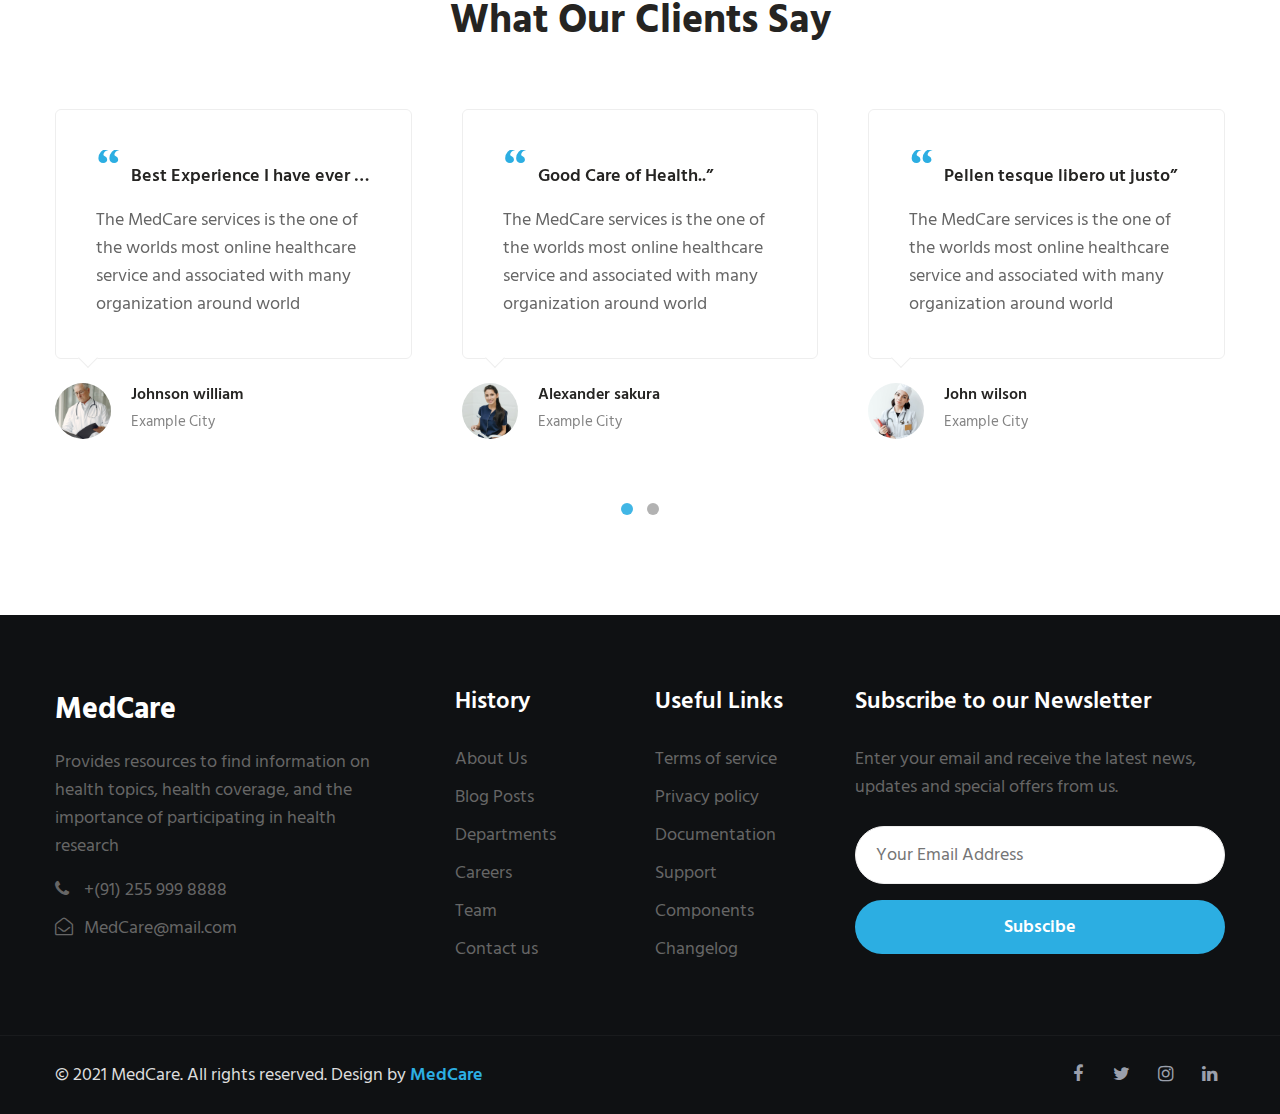
==== commit f949793a: "Update index.html" ====
--- a/index.html
+++ b/index.html
@@ -1,7 +1,3 @@
-<!--
-Author: W3layouts
-Author URL: http://w3layouts.com
--->
 <!doctype html>
 <html lang="zxx">
 
@@ -859,4 +855,4 @@
 
 </body>
 
-</html>+</html>
--- a/assets/css/style-starter.css
+++ b/assets/css/style-starter.css
@@ -0,0 +1,17410 @@
+@charset "UTF-8";
+
+/*--
+Author: W3layouts
+Author URL: http://w3layouts.com
+--*/
+/*!
+ * Bootstrap v4.4.1 (https://getbootstrap.com/)
+ * Copyright 2011-2019 The Bootstrap Authors
+ * Copyright 2011-2019 Twitter, Inc.
+ * Licensed under MIT (https://github.com/twbs/bootstrap/blob/master/LICENSE)
+ */
+:root {
+  --blue: #007bff;
+  --indigo: #6610f2;
+  --purple: #6f42c1;
+  --pink: #e83e8c;
+  --red: #dc3545;
+  --orange: #fd7e14;
+  --yellow: #ffc107;
+  --green: #28a745;
+  --teal: #20c997;
+  --cyan: #17a2b8;
+  --white: #fff;
+  --gray: #6c757d;
+  --gray-dark: #343a40;
+  --primary: #F42A2A;
+  --secondary: #f8b195;
+  --success: #28a745;
+  --info: #17a2b8;
+  --warning: #ffc107;
+  --danger: #dc3545;
+  --light: #f8f9fa;
+  --dark: #343a40;
+  --breakpoint-xs: 0;
+  --breakpoint-sm: 576px;
+  --breakpoint-md: 768px;
+  --breakpoint-lg: 992px;
+  --breakpoint-xl: 1200px;
+  --font-family-sans-serif: -apple-system, BlinkMacSystemFont, "Segoe UI", Roboto, "Helvetica Neue", Arial, "Noto Sans", sans-serif, "Apple Color Emoji", "Segoe UI Emoji", "Segoe UI Symbol", "Noto Color Emoji";
+  --font-family-monospace: SFMono-Regular, Menlo, Monaco, Consolas, "Liberation Mono", "Courier New", monospace;
+}
+
+*,
+*::before,
+*::after {
+  box-sizing: border-box;
+}
+
+html {
+  font-family: sans-serif;
+  line-height: 1.15;
+  -webkit-text-size-adjust: 100%;
+  -webkit-tap-highlight-color: rgba(0, 0, 0, 0);
+}
+
+article,
+aside,
+figcaption,
+figure,
+footer,
+header,
+hgroup,
+main,
+nav,
+section {
+  display: block;
+}
+
+body {
+  margin: 0;
+  font-family: -apple-system, BlinkMacSystemFont, "Segoe UI", Roboto, "Helvetica Neue", Arial, "Noto Sans", sans-serif, "Apple Color Emoji", "Segoe UI Emoji", "Segoe UI Symbol", "Noto Color Emoji";
+  font-size: 1rem;
+  font-weight: 400;
+  line-height: 1.5;
+  color: #212529;
+  text-align: left;
+  background-color: #fff;
+}
+
+[tabindex="-1"]:focus:not(:focus-visible) {
+  outline: 0 !important;
+}
+
+/*ChatBot*/
+.material-icons{
+  position: fixed;
+  right:60px;
+  bottom:40px;
+  font-size:50px;
+  text-shadow:0 0  30px #20c997;
+}
+
+.chat_icon{
+  position: fixed;
+  right:50px;
+  bottom:30px;
+  color:#20c997;
+  cursor:pointer;
+  z-index: 1;
+}
+.chat_bot_header{
+  font-weight: bold;
+  font-size: large;
+  display: flex;
+  color: rgb(255, 255, 255);
+  justify-content: center;
+  padding: 5px;
+  height: 7%;
+}
+.chat_bot_body{
+  width: 100%;
+  height:93%;
+  bottom:0px;
+}
+.chat_box{
+  position: fixed;
+  right:20px;
+  bottom:100px;
+  height:80vh;
+  width:70vh;
+  box-shadow:0px 0px 15px #20c997;
+  border-radius: 10px;
+  background-color: #20c997;
+  z-index: 100;
+  transition: all 0.3s linear;
+  transform: scaleY(0);
+}
+.chat_box.active{
+  transform: scaleY(1);
+}
+/*ChatBot End*/
+hr {
+  box-sizing: content-box;
+  height: 0;
+  overflow: visible;
+}
+
+h1,
+h2,
+h3,
+h4,
+h5,
+h6 {
+  margin-top: 0;
+  margin-bottom: 0.5rem;
+}
+
+p {
+  margin-top: 0;
+  margin-bottom: 1rem;
+}
+
+abbr[title],
+abbr[data-original-title] {
+  text-decoration: underline;
+  -webkit-text-decoration: underline dotted;
+  text-decoration: underline dotted;
+  cursor: help;
+  border-bottom: 0;
+  -webkit-text-decoration-skip-ink: none;
+  text-decoration-skip-ink: none;
+}
+
+address {
+  margin-bottom: 1rem;
+  font-style: normal;
+  line-height: inherit;
+}
+
+ol,
+ul,
+dl {
+  margin-top: 0;
+  margin-bottom: 1rem;
+}
+
+ol ol,
+ul ul,
+ol ul,
+ul ol {
+  margin-bottom: 0;
+}
+
+dt {
+  font-weight: 700;
+}
+
+dd {
+  margin-bottom: .5rem;
+  margin-left: 0;
+}
+
+blockquote {
+  margin: 0 0 1rem;
+}
+
+b,
+strong {
+  font-weight: bolder;
+}
+
+small {
+  font-size: 80%;
+}
+
+sub,
+sup {
+  position: relative;
+  font-size: 75%;
+  line-height: 0;
+  vertical-align: baseline;
+}
+
+sub {
+  bottom: -.25em;
+}
+
+sup {
+  top: -.5em;
+}
+
+a {
+  color: var(--primary-color);
+  text-decoration: none;
+  background-color: transparent;
+}
+
+a:hover {
+  color: var(--primary-color);
+  text-decoration: underline;
+}
+
+a:not([href]) {
+  color: inherit;
+  text-decoration: none;
+}
+
+a:not([href]):hover {
+  color: inherit;
+  text-decoration: none;
+}
+
+pre,
+code,
+kbd,
+samp {
+  font-family: SFMono-Regular, Menlo, Monaco, Consolas, "Liberation Mono", "Courier New", monospace;
+  font-size: 1em;
+}
+
+pre {
+  margin-top: 0;
+  margin-bottom: 1rem;
+  overflow: auto;
+}
+
+figure {
+  margin: 0 0 1rem;
+}
+
+img {
+  vertical-align: middle;
+  border-style: none;
+}
+
+svg {
+  overflow: hidden;
+  vertical-align: middle;
+}
+
+table {
+  border-collapse: collapse;
+}
+
+caption {
+  padding-top: 0.75rem;
+  padding-bottom: 0.75rem;
+  color: #6c757d;
+  text-align: left;
+  caption-side: bottom;
+}
+
+th {
+  text-align: inherit;
+}
+
+label {
+  display: inline-block;
+  margin-bottom: 0.5rem;
+}
+
+button {
+  border-radius: 0;
+}
+
+button:focus {
+  outline: 1px dotted;
+  outline: 5px auto -webkit-focus-ring-color;
+}
+
+input,
+button,
+select,
+optgroup,
+textarea {
+  margin: 0;
+  font-family: inherit;
+  font-size: inherit;
+  line-height: inherit;
+}
+
+button,
+input {
+  overflow: visible;
+}
+
+button,
+select {
+  text-transform: none;
+}
+
+select {
+  word-wrap: normal;
+}
+
+button,
+[type="button"],
+[type="reset"],
+[type="submit"] {
+  -webkit-appearance: button;
+}
+
+button:not(:disabled),
+[type="button"]:not(:disabled),
+[type="reset"]:not(:disabled),
+[type="submit"]:not(:disabled) {
+  cursor: pointer;
+}
+
+button::-moz-focus-inner,
+[type="button"]::-moz-focus-inner,
+[type="reset"]::-moz-focus-inner,
+[type="submit"]::-moz-focus-inner {
+  padding: 0;
+  border-style: none;
+}
+
+input[type="radio"],
+input[type="checkbox"] {
+  box-sizing: border-box;
+  padding: 0;
+}
+
+input[type="date"],
+input[type="time"],
+input[type="datetime-local"],
+input[type="month"] {
+  -webkit-appearance: listbox;
+}
+
+textarea {
+  overflow: auto;
+  resize: vertical;
+}
+
+fieldset {
+  min-width: 0;
+  padding: 0;
+  margin: 0;
+  border: 0;
+}
+
+legend {
+  display: block;
+  width: 100%;
+  max-width: 100%;
+  padding: 0;
+  margin-bottom: .5rem;
+  font-size: 1.5rem;
+  line-height: inherit;
+  color: inherit;
+  white-space: normal;
+}
+
+@media (max-width: 1200px) {
+  legend {
+    font-size: calc(1.275rem + 0.3vw);
+  }
+}
+
+progress {
+  vertical-align: baseline;
+}
+
+[type="number"]::-webkit-inner-spin-button,
+[type="number"]::-webkit-outer-spin-button {
+  height: auto;
+}
+
+[type="search"] {
+  outline-offset: -2px;
+  -webkit-appearance: none;
+}
+
+[type="search"]::-webkit-search-decoration {
+  -webkit-appearance: none;
+}
+
+::-webkit-file-upload-button {
+  font: inherit;
+  -webkit-appearance: button;
+}
+
+output {
+  display: inline-block;
+}
+
+summary {
+  display: list-item;
+  cursor: pointer;
+}
+
+template {
+  display: none;
+}
+
+[hidden] {
+  display: none !important;
+}
+
+h1,
+h2,
+h3,
+h4,
+h5,
+h6,
+.h1,
+.h2,
+.h3,
+.h4,
+.h5,
+.h6 {
+  margin-bottom: 0.5rem;
+  font-weight: 500;
+  line-height: 1.2;
+}
+
+h1,
+.h1 {
+  font-size: 2.5rem;
+}
+
+@media (max-width: 1200px) {
+
+  h1,
+  .h1 {
+    font-size: calc(1.375rem + 1.5vw);
+  }
+}
+
+h2,
+.h2 {
+  font-size: 2rem;
+}
+
+@media (max-width: 1200px) {
+
+  h2,
+  .h2 {
+    font-size: calc(1.325rem + 0.9vw);
+  }
+}
+
+h3,
+.h3 {
+  font-size: 1.75rem;
+}
+
+@media (max-width: 1200px) {
+
+  h3,
+  .h3 {
+    font-size: calc(1.3rem + 0.6vw);
+  }
+}
+
+h4,
+.h4 {
+  font-size: 1.5rem;
+}
+
+@media (max-width: 1200px) {
+
+  h4,
+  .h4 {
+    font-size: calc(1.275rem + 0.3vw);
+  }
+}
+
+h5,
+.h5 {
+  font-size: 1.25rem;
+}
+
+h6,
+.h6 {
+  font-size: 1rem;
+}
+
+.lead {
+  font-size: 1.25rem;
+  font-weight: 300;
+}
+
+.display-1 {
+  font-size: 6rem;
+  font-weight: 300;
+  line-height: 1.2;
+}
+
+@media (max-width: 1200px) {
+  .display-1 {
+    font-size: calc(1.725rem + 5.7vw);
+  }
+}
+
+.display-2 {
+  font-size: 5.5rem;
+  font-weight: 300;
+  line-height: 1.2;
+}
+
+@media (max-width: 1200px) {
+  .display-2 {
+    font-size: calc(1.675rem + 5.1vw);
+  }
+}
+
+.display-3 {
+  font-size: 4.5rem;
+  font-weight: 300;
+  line-height: 1.2;
+}
+
+@media (max-width: 1200px) {
+  .display-3 {
+    font-size: calc(1.575rem + 3.9vw);
+  }
+}
+
+.display-4 {
+  font-size: 3.5rem;
+  font-weight: 300;
+  line-height: 1.2;
+}
+
+@media (max-width: 1200px) {
+  .display-4 {
+    font-size: calc(1.475rem + 2.7vw);
+  }
+}
+
+hr {
+  margin-top: 1rem;
+  margin-bottom: 1rem;
+  border: 0;
+  border-top: 1px solid rgba(0, 0, 0, 0.1);
+}
+
+small,
+.small {
+  font-size: 80%;
+  font-weight: 400;
+}
+
+mark,
+.mark {
+  padding: 0.2em;
+  background-color: #fcf8e3;
+}
+
+.list-unstyled {
+  padding-left: 0;
+  list-style: none;
+}
+
+.list-inline {
+  padding-left: 0;
+  list-style: none;
+}
+
+.list-inline-item {
+  display: inline-block;
+}
+
+.list-inline-item:not(:last-child) {
+  margin-right: 0.5rem;
+}
+
+.initialism {
+  font-size: 90%;
+  text-transform: uppercase;
+}
+
+.blockquote {
+  margin-bottom: 1rem;
+  font-size: 1.25rem;
+}
+
+.blockquote-footer {
+  display: block;
+  font-size: 80%;
+  color: #6c757d;
+}
+
+.blockquote-footer::before {
+  content: "\2014\00A0";
+}
+
+.img-fluid {
+  max-width: 100%;
+  height: auto;
+}
+
+.img-thumbnail {
+  padding: 0.25rem;
+  background-color: #fff;
+  border: 1px solid #dee2e6;
+  border-radius: 0.25rem;
+  max-width: 100%;
+  height: auto;
+}
+
+.figure {
+  display: inline-block;
+}
+
+.figure-img {
+  margin-bottom: 0.5rem;
+  line-height: 1;
+}
+
+.figure-caption {
+  font-size: 90%;
+  color: #6c757d;
+}
+
+code {
+  font-size: 87.5%;
+  color: #e83e8c;
+  word-wrap: break-word;
+}
+
+a>code {
+  color: inherit;
+}
+
+kbd {
+  padding: 0.2rem 0.4rem;
+  font-size: 87.5%;
+  color: #fff;
+  background-color: #212529;
+  border-radius: 0.2rem;
+}
+
+kbd kbd {
+  padding: 0;
+  font-size: 100%;
+  font-weight: 700;
+}
+
+pre {
+  display: block;
+  font-size: 87.5%;
+  color: #212529;
+}
+
+pre code {
+  font-size: inherit;
+  color: inherit;
+  word-break: normal;
+}
+
+.pre-scrollable {
+  max-height: 340px;
+  overflow-y: scroll;
+}
+
+.container {
+  width: 100%;
+  padding-right: 15px;
+  padding-left: 15px;
+  margin-right: auto;
+  margin-left: auto;
+}
+
+@media (min-width: 576px) {
+  .container {
+    max-width: 540px;
+  }
+}
+
+@media (min-width: 768px) {
+  .container {
+    max-width: 720px;
+  }
+}
+
+@media (min-width: 992px) {
+  .container {
+    max-width: 960px;
+  }
+}
+
+@media (min-width: 1200px) {
+  .container {
+    max-width: 1140px;
+  }
+}
+
+.container-fluid,
+.container-sm,
+.container-md,
+.container-lg,
+.container-xl {
+  width: 100%;
+  padding-right: 15px;
+  padding-left: 15px;
+  margin-right: auto;
+  margin-left: auto;
+}
+
+@media (min-width: 576px) {
+
+  .container,
+  .container-sm {
+    max-width: 540px;
+  }
+}
+
+@media (min-width: 768px) {
+
+  .container,
+  .container-sm,
+  .container-md {
+    max-width: 720px;
+  }
+}
+
+@media (min-width: 992px) {
+
+  .container,
+  .container-sm,
+  .container-md,
+  .container-lg {
+    max-width: 960px;
+  }
+}
+
+@media (min-width: 1200px) {
+
+  .container,
+  .container-sm,
+  .container-md,
+  .container-lg,
+  .container-xl {
+    max-width: 1140px;
+  }
+}
+
+.row {
+  display: flex;
+  flex-wrap: wrap;
+  margin-right: -15px;
+  margin-left: -15px;
+}
+
+.no-gutters {
+  margin-right: 0;
+  margin-left: 0;
+}
+
+.no-gutters>.col,
+.no-gutters>[class*="col-"] {
+  padding-right: 0;
+  padding-left: 0;
+}
+
+.col-1,
+.col-2,
+.col-3,
+.col-4,
+.col-5,
+.col-6,
+.col-7,
+.col-8,
+.col-9,
+.col-10,
+.col-11,
+.col-12,
+.col,
+.col-auto,
+.col-sm-1,
+.col-sm-2,
+.col-sm-3,
+.col-sm-4,
+.col-sm-5,
+.col-sm-6,
+.col-sm-7,
+.col-sm-8,
+.col-sm-9,
+.col-sm-10,
+.col-sm-11,
+.col-sm-12,
+.col-sm,
+.col-sm-auto,
+.col-md-1,
+.col-md-2,
+.col-md-3,
+.col-md-4,
+.col-md-5,
+.col-md-6,
+.col-md-7,
+.col-md-8,
+.col-md-9,
+.col-md-10,
+.col-md-11,
+.col-md-12,
+.col-md,
+.col-md-auto,
+.col-lg-1,
+.col-lg-2,
+.col-lg-3,
+.col-lg-4,
+.col-lg-5,
+.col-lg-6,
+.col-lg-7,
+.col-lg-8,
+.col-lg-9,
+.col-lg-10,
+.col-lg-11,
+.col-lg-12,
+.col-lg,
+.col-lg-auto,
+.col-xl-1,
+.col-xl-2,
+.col-xl-3,
+.col-xl-4,
+.col-xl-5,
+.col-xl-6,
+.col-xl-7,
+.col-xl-8,
+.col-xl-9,
+.col-xl-10,
+.col-xl-11,
+.col-xl-12,
+.col-xl,
+.col-xl-auto {
+  position: relative;
+  width: 100%;
+  padding-right: 15px;
+  padding-left: 15px;
+}
+
+.col {
+  flex-basis: 0;
+  flex-grow: 1;
+  max-width: 100%;
+}
+
+.row-cols-1>* {
+  flex: 0 0 100%;
+  max-width: 100%;
+}
+
+.row-cols-2>* {
+  flex: 0 0 50%;
+  max-width: 50%;
+}
+
+.row-cols-3>* {
+  flex: 0 0 33.33333%;
+  max-width: 33.33333%;
+}
+
+.row-cols-4>* {
+  flex: 0 0 25%;
+  max-width: 25%;
+}
+
+.row-cols-5>* {
+  flex: 0 0 20%;
+  max-width: 20%;
+}
+
+.row-cols-6>* {
+  flex: 0 0 16.66667%;
+  max-width: 16.66667%;
+}
+
+.col-auto {
+  flex: 0 0 auto;
+  width: auto;
+  max-width: 100%;
+}
+
+.col-1 {
+  flex: 0 0 8.33333%;
+  max-width: 8.33333%;
+}
+
+.col-2 {
+  flex: 0 0 16.66667%;
+  max-width: 16.66667%;
+}
+
+.col-3 {
+  flex: 0 0 25%;
+  max-width: 25%;
+}
+
+.col-4 {
+  flex: 0 0 33.33333%;
+  max-width: 33.33333%;
+}
+
+.col-5 {
+  flex: 0 0 41.66667%;
+  max-width: 41.66667%;
+}
+
+.col-6 {
+  flex: 0 0 50%;
+  max-width: 50%;
+}
+
+.col-7 {
+  flex: 0 0 58.33333%;
+  max-width: 58.33333%;
+}
+
+.col-8 {
+  flex: 0 0 66.66667%;
+  max-width: 66.66667%;
+}
+
+.col-9 {
+  flex: 0 0 75%;
+  max-width: 75%;
+}
+
+.col-10 {
+  flex: 0 0 83.33333%;
+  max-width: 83.33333%;
+}
+
+.col-11 {
+  flex: 0 0 91.66667%;
+  max-width: 91.66667%;
+}
+
+.col-12 {
+  flex: 0 0 100%;
+  max-width: 100%;
+}
+
+.order-first {
+  order: -1;
+}
+
+.order-last {
+  order: 13;
+}
+
+.order-0 {
+  order: 0;
+}
+
+.order-1 {
+  order: 1;
+}
+
+.order-2 {
+  order: 2;
+}
+
+.order-3 {
+  order: 3;
+}
+
+.order-4 {
+  order: 4;
+}
+
+.order-5 {
+  order: 5;
+}
+
+.order-6 {
+  order: 6;
+}
+
+.order-7 {
+  order: 7;
+}
+
+.order-8 {
+  order: 8;
+}
+
+.order-9 {
+  order: 9;
+}
+
+.order-10 {
+  order: 10;
+}
+
+.order-11 {
+  order: 11;
+}
+
+.order-12 {
+  order: 12;
+}
+
+.offset-1 {
+  margin-left: 8.33333%;
+}
+
+.offset-2 {
+  margin-left: 16.66667%;
+}
+
+.offset-3 {
+  margin-left: 25%;
+}
+
+.offset-4 {
+  margin-left: 33.33333%;
+}
+
+.offset-5 {
+  margin-left: 41.66667%;
+}
+
+.offset-6 {
+  margin-left: 50%;
+}
+
+.offset-7 {
+  margin-left: 58.33333%;
+}
+
+.offset-8 {
+  margin-left: 66.66667%;
+}
+
+.offset-9 {
+  margin-left: 75%;
+}
+
+.offset-10 {
+  margin-left: 83.33333%;
+}
+
+.offset-11 {
+  margin-left: 91.66667%;
+}
+
+@media (min-width: 576px) {
+  .col-sm {
+    flex-basis: 0;
+    flex-grow: 1;
+    max-width: 100%;
+  }
+
+  .row-cols-sm-1>* {
+    flex: 0 0 100%;
+    max-width: 100%;
+  }
+
+  .row-cols-sm-2>* {
+    flex: 0 0 50%;
+    max-width: 50%;
+  }
+
+  .row-cols-sm-3>* {
+    flex: 0 0 33.33333%;
+    max-width: 33.33333%;
+  }
+
+  .row-cols-sm-4>* {
+    flex: 0 0 25%;
+    max-width: 25%;
+  }
+
+  .row-cols-sm-5>* {
+    flex: 0 0 20%;
+    max-width: 20%;
+  }
+
+  .row-cols-sm-6>* {
+    flex: 0 0 16.66667%;
+    max-width: 16.66667%;
+  }
+
+  .col-sm-auto {
+    flex: 0 0 auto;
+    width: auto;
+    max-width: 100%;
+  }
+
+  .col-sm-1 {
+    flex: 0 0 8.33333%;
+    max-width: 8.33333%;
+  }
+
+  .col-sm-2 {
+    flex: 0 0 16.66667%;
+    max-width: 16.66667%;
+  }
+
+  .col-sm-3 {
+    flex: 0 0 25%;
+    max-width: 25%;
+  }
+
+  .col-sm-4 {
+    flex: 0 0 33.33333%;
+    max-width: 33.33333%;
+  }
+
+  .col-sm-5 {
+    flex: 0 0 41.66667%;
+    max-width: 41.66667%;
+  }
+
+  .col-sm-6 {
+    flex: 0 0 50%;
+    max-width: 50%;
+  }
+
+  .col-sm-7 {
+    flex: 0 0 58.33333%;
+    max-width: 58.33333%;
+  }
+
+  .col-sm-8 {
+    flex: 0 0 66.66667%;
+    max-width: 66.66667%;
+  }
+
+  .col-sm-9 {
+    flex: 0 0 75%;
+    max-width: 75%;
+  }
+
+  .col-sm-10 {
+    flex: 0 0 83.33333%;
+    max-width: 83.33333%;
+  }
+
+  .col-sm-11 {
+    flex: 0 0 91.66667%;
+    max-width: 91.66667%;
+  }
+
+  .col-sm-12 {
+    flex: 0 0 100%;
+    max-width: 100%;
+  }
+
+  .order-sm-first {
+    order: -1;
+  }
+
+  .order-sm-last {
+    order: 13;
+  }
+
+  .order-sm-0 {
+    order: 0;
+  }
+
+  .order-sm-1 {
+    order: 1;
+  }
+
+  .order-sm-2 {
+    order: 2;
+  }
+
+  .order-sm-3 {
+    order: 3;
+  }
+
+  .order-sm-4 {
+    order: 4;
+  }
+
+  .order-sm-5 {
+    order: 5;
+  }
+
+  .order-sm-6 {
+    order: 6;
+  }
+
+  .order-sm-7 {
+    order: 7;
+  }
+
+  .order-sm-8 {
+    order: 8;
+  }
+
+  .order-sm-9 {
+    order: 9;
+  }
+
+  .order-sm-10 {
+    order: 10;
+  }
+
+  .order-sm-11 {
+    order: 11;
+  }
+
+  .order-sm-12 {
+    order: 12;
+  }
+
+  .offset-sm-0 {
+    margin-left: 0;
+  }
+
+  .offset-sm-1 {
+    margin-left: 8.33333%;
+  }
+
+  .offset-sm-2 {
+    margin-left: 16.66667%;
+  }
+
+  .offset-sm-3 {
+    margin-left: 25%;
+  }
+
+  .offset-sm-4 {
+    margin-left: 33.33333%;
+  }
+
+  .offset-sm-5 {
+    margin-left: 41.66667%;
+  }
+
+  .offset-sm-6 {
+    margin-left: 50%;
+  }
+
+  .offset-sm-7 {
+    margin-left: 58.33333%;
+  }
+
+  .offset-sm-8 {
+    margin-left: 66.66667%;
+  }
+
+  .offset-sm-9 {
+    margin-left: 75%;
+  }
+
+  .offset-sm-10 {
+    margin-left: 83.33333%;
+  }
+
+  .offset-sm-11 {
+    margin-left: 91.66667%;
+  }
+}
+
+@media (min-width: 768px) {
+  .col-md {
+    flex-basis: 0;
+    flex-grow: 1;
+    max-width: 100%;
+  }
+
+  .row-cols-md-1>* {
+    flex: 0 0 100%;
+    max-width: 100%;
+  }
+
+  .row-cols-md-2>* {
+    flex: 0 0 50%;
+    max-width: 50%;
+  }
+
+  .row-cols-md-3>* {
+    flex: 0 0 33.33333%;
+    max-width: 33.33333%;
+  }
+
+  .row-cols-md-4>* {
+    flex: 0 0 25%;
+    max-width: 25%;
+  }
+
+  .row-cols-md-5>* {
+    flex: 0 0 20%;
+    max-width: 20%;
+  }
+
+  .row-cols-md-6>* {
+    flex: 0 0 16.66667%;
+    max-width: 16.66667%;
+  }
+
+  .col-md-auto {
+    flex: 0 0 auto;
+    width: auto;
+    max-width: 100%;
+  }
+
+  .col-md-1 {
+    flex: 0 0 8.33333%;
+    max-width: 8.33333%;
+  }
+
+  .col-md-2 {
+    flex: 0 0 16.66667%;
+    max-width: 16.66667%;
+  }
+
+  .col-md-3 {
+    flex: 0 0 25%;
+    max-width: 25%;
+  }
+
+  .col-md-4 {
+    flex: 0 0 33.33333%;
+    max-width: 33.33333%;
+  }
+
+  .col-md-5 {
+    flex: 0 0 41.66667%;
+    max-width: 41.66667%;
+  }
+
+  .col-md-6 {
+    flex: 0 0 50%;
+    max-width: 50%;
+  }
+
+  .col-md-7 {
+    flex: 0 0 58.33333%;
+    max-width: 58.33333%;
+  }
+
+  .col-md-8 {
+    flex: 0 0 66.66667%;
+    max-width: 66.66667%;
+  }
+
+  .col-md-9 {
+    flex: 0 0 75%;
+    max-width: 75%;
+  }
+
+  .col-md-10 {
+    flex: 0 0 83.33333%;
+    max-width: 83.33333%;
+  }
+
+  .col-md-11 {
+    flex: 0 0 91.66667%;
+    max-width: 91.66667%;
+  }
+
+  .col-md-12 {
+    flex: 0 0 100%;
+    max-width: 100%;
+  }
+
+  .order-md-first {
+    order: -1;
+  }
+
+  .order-md-last {
+    order: 13;
+  }
+
+  .order-md-0 {
+    order: 0;
+  }
+
+  .order-md-1 {
+    order: 1;
+  }
+
+  .order-md-2 {
+    order: 2;
+  }
+
+  .order-md-3 {
+    order: 3;
+  }
+
+  .order-md-4 {
+    order: 4;
+  }
+
+  .order-md-5 {
+    order: 5;
+  }
+
+  .order-md-6 {
+    order: 6;
+  }
+
+  .order-md-7 {
+    order: 7;
+  }
+
+  .order-md-8 {
+    order: 8;
+  }
+
+  .order-md-9 {
+    order: 9;
+  }
+
+  .order-md-10 {
+    order: 10;
+  }
+
+  .order-md-11 {
+    order: 11;
+  }
+
+  .order-md-12 {
+    order: 12;
+  }
+
+  .offset-md-0 {
+    margin-left: 0;
+  }
+
+  .offset-md-1 {
+    margin-left: 8.33333%;
+  }
+
+  .offset-md-2 {
+    margin-left: 16.66667%;
+  }
+
+  .offset-md-3 {
+    margin-left: 25%;
+  }
+
+  .offset-md-4 {
+    margin-left: 33.33333%;
+  }
+
+  .offset-md-5 {
+    margin-left: 41.66667%;
+  }
+
+  .offset-md-6 {
+    margin-left: 50%;
+  }
+
+  .offset-md-7 {
+    margin-left: 58.33333%;
+  }
+
+  .offset-md-8 {
+    margin-left: 66.66667%;
+  }
+
+  .offset-md-9 {
+    margin-left: 75%;
+  }
+
+  .offset-md-10 {
+    margin-left: 83.33333%;
+  }
+
+  .offset-md-11 {
+    margin-left: 91.66667%;
+  }
+}
+
+@media (min-width: 992px) {
+  .col-lg {
+    flex-basis: 0;
+    flex-grow: 1;
+    max-width: 100%;
+  }
+
+  .row-cols-lg-1>* {
+    flex: 0 0 100%;
+    max-width: 100%;
+  }
+
+  .row-cols-lg-2>* {
+    flex: 0 0 50%;
+    max-width: 50%;
+  }
+
+  .row-cols-lg-3>* {
+    flex: 0 0 33.33333%;
+    max-width: 33.33333%;
+  }
+
+  .row-cols-lg-4>* {
+    flex: 0 0 25%;
+    max-width: 25%;
+  }
+
+  .row-cols-lg-5>* {
+    flex: 0 0 20%;
+    max-width: 20%;
+  }
+
+  .row-cols-lg-6>* {
+    flex: 0 0 16.66667%;
+    max-width: 16.66667%;
+  }
+
+  .col-lg-auto {
+    flex: 0 0 auto;
+    width: auto;
+    max-width: 100%;
+  }
+
+  .col-lg-1 {
+    flex: 0 0 8.33333%;
+    max-width: 8.33333%;
+  }
+
+  .col-lg-2 {
+    flex: 0 0 16.66667%;
+    max-width: 16.66667%;
+  }
+
+  .col-lg-3 {
+    flex: 0 0 25%;
+    max-width: 25%;
+  }
+
+  .col-lg-4 {
+    flex: 0 0 33.33333%;
+    max-width: 33.33333%;
+  }
+
+  .col-lg-5 {
+    flex: 0 0 41.66667%;
+    max-width: 41.66667%;
+  }
+
+  .col-lg-6 {
+    flex: 0 0 50%;
+    max-width: 50%;
+  }
+
+  .col-lg-7 {
+    flex: 0 0 58.33333%;
+    max-width: 58.33333%;
+  }
+
+  .col-lg-8 {
+    flex: 0 0 66.66667%;
+    max-width: 66.66667%;
+  }
+
+  .col-lg-9 {
+    flex: 0 0 75%;
+    max-width: 75%;
+  }
+
+  .col-lg-10 {
+    flex: 0 0 83.33333%;
+    max-width: 83.33333%;
+  }
+
+  .col-lg-11 {
+    flex: 0 0 91.66667%;
+    max-width: 91.66667%;
+  }
+
+  .col-lg-12 {
+    flex: 0 0 100%;
+    max-width: 100%;
+  }
+
+  .order-lg-first {
+    order: -1;
+  }
+
+  .order-lg-last {
+    order: 13;
+  }
+
+  .order-lg-0 {
+    order: 0;
+  }
+
+  .order-lg-1 {
+    order: 1;
+  }
+
+  .order-lg-2 {
+    order: 2;
+  }
+
+  .order-lg-3 {
+    order: 3;
+  }
+
+  .order-lg-4 {
+    order: 4;
+  }
+
+  .order-lg-5 {
+    order: 5;
+  }
+
+  .order-lg-6 {
+    order: 6;
+  }
+
+  .order-lg-7 {
+    order: 7;
+  }
+
+  .order-lg-8 {
+    order: 8;
+  }
+
+  .order-lg-9 {
+    order: 9;
+  }
+
+  .order-lg-10 {
+    order: 10;
+  }
+
+  .order-lg-11 {
+    order: 11;
+  }
+
+  .order-lg-12 {
+    order: 12;
+  }
+
+  .offset-lg-0 {
+    margin-left: 0;
+  }
+
+  .offset-lg-1 {
+    margin-left: 8.33333%;
+  }
+
+  .offset-lg-2 {
+    margin-left: 16.66667%;
+  }
+
+  .offset-lg-3 {
+    margin-left: 25%;
+  }
+
+  .offset-lg-4 {
+    margin-left: 33.33333%;
+  }
+
+  .offset-lg-5 {
+    margin-left: 41.66667%;
+  }
+
+  .offset-lg-6 {
+    margin-left: 50%;
+  }
+
+  .offset-lg-7 {
+    margin-left: 58.33333%;
+  }
+
+  .offset-lg-8 {
+    margin-left: 66.66667%;
+  }
+
+  .offset-lg-9 {
+    margin-left: 75%;
+  }
+
+  .offset-lg-10 {
+    margin-left: 83.33333%;
+  }
+
+  .offset-lg-11 {
+    margin-left: 91.66667%;
+  }
+}
+
+@media (min-width: 1200px) {
+  .col-xl {
+    flex-basis: 0;
+    flex-grow: 1;
+    max-width: 100%;
+  }
+
+  .row-cols-xl-1>* {
+    flex: 0 0 100%;
+    max-width: 100%;
+  }
+
+  .row-cols-xl-2>* {
+    flex: 0 0 50%;
+    max-width: 50%;
+  }
+
+  .row-cols-xl-3>* {
+    flex: 0 0 33.33333%;
+    max-width: 33.33333%;
+  }
+
+  .row-cols-xl-4>* {
+    flex: 0 0 25%;
+    max-width: 25%;
+  }
+
+  .row-cols-xl-5>* {
+    flex: 0 0 20%;
+    max-width: 20%;
+  }
+
+  .row-cols-xl-6>* {
+    flex: 0 0 16.66667%;
+    max-width: 16.66667%;
+  }
+
+  .col-xl-auto {
+    flex: 0 0 auto;
+    width: auto;
+    max-width: 100%;
+  }
+
+  .col-xl-1 {
+    flex: 0 0 8.33333%;
+    max-width: 8.33333%;
+  }
+
+  .col-xl-2 {
+    flex: 0 0 16.66667%;
+    max-width: 16.66667%;
+  }
+
+  .col-xl-3 {
+    flex: 0 0 25%;
+    max-width: 25%;
+  }
+
+  .col-xl-4 {
+    flex: 0 0 33.33333%;
+    max-width: 33.33333%;
+  }
+
+  .col-xl-5 {
+    flex: 0 0 41.66667%;
+    max-width: 41.66667%;
+  }
+
+  .col-xl-6 {
+    flex: 0 0 50%;
+    max-width: 50%;
+  }
+
+  .col-xl-7 {
+    flex: 0 0 58.33333%;
+    max-width: 58.33333%;
+  }
+
+  .col-xl-8 {
+    flex: 0 0 66.66667%;
+    max-width: 66.66667%;
+  }
+
+  .col-xl-9 {
+    flex: 0 0 75%;
+    max-width: 75%;
+  }
+
+  .col-xl-10 {
+    flex: 0 0 83.33333%;
+    max-width: 83.33333%;
+  }
+
+  .col-xl-11 {
+    flex: 0 0 91.66667%;
+    max-width: 91.66667%;
+  }
+
+  .col-xl-12 {
+    flex: 0 0 100%;
+    max-width: 100%;
+  }
+
+  .order-xl-first {
+    order: -1;
+  }
+
+  .order-xl-last {
+    order: 13;
+  }
+
+  .order-xl-0 {
+    order: 0;
+  }
+
+  .order-xl-1 {
+    order: 1;
+  }
+
+  .order-xl-2 {
+    order: 2;
+  }
+
+  .order-xl-3 {
+    order: 3;
+  }
+
+  .order-xl-4 {
+    order: 4;
+  }
+
+  .order-xl-5 {
+    order: 5;
+  }
+
+  .order-xl-6 {
+    order: 6;
+  }
+
+  .order-xl-7 {
+    order: 7;
+  }
+
+
+  .order-xl-8 {
+    order: 8;
+  }
+
+  .order-xl-9 {
+    order: 9;
+  }
+
+  .order-xl-10 {
+    order: 10;
+  }
+
+  .order-xl-11 {
+    order: 11;
+  }
+
+  .order-xl-12 {
+    order: 12;
+  }
+
+  .offset-xl-0 {
+    margin-left: 0;
+  }
+
+  .offset-xl-1 {
+    margin-left: 8.33333%;
+  }
+
+
+  .offset-xl-2 {
+    margin-left: 16.66667%;
+  }
+
+  .offset-xl-3 {
+    margin-left: 25%;
+  }
+
+  .offset-xl-4 {
+    margin-left: 33.33333%;
+  }
+
+  .offset-xl-5 {
+    margin-left: 41.66667%;
+  }
+
+  .offset-xl-6 {
+    margin-left: 50%;
+  }
+
+  .offset-xl-7 {
+    margin-left: 58.33333%;
+  }
+
+  .offset-xl-8 {
+    margin-left: 66.66667%;
+  }
+
+  .offset-xl-9 {
+    margin-left: 75%;
+  }
+
+  .offset-xl-10 {
+    margin-left: 83.33333%;
+  }
+
+  .offset-xl-11 {
+    margin-left: 91.66667%;
+  }
+}
+
+.table {
+  width: 100%;
+  margin-bottom: 1rem;
+  color: #212529;
+}
+
+.table th,
+.table td {
+  padding: 0.75rem;
+  vertical-align: top;
+  border-top: 1px solid #dee2e6;
+}
+
+.table thead th {
+  vertical-align: bottom;
+  border-bottom: 2px solid #dee2e6;
+}
+
+.table tbody+tbody {
+  border-top: 2px solid #dee2e6;
+}
+
+.table-sm th,
+.table-sm td {
+  padding: 0.3rem;
+}
+
+.table-bordered {
+  border: 1px solid #dee2e6;
+}
+
+.table-bordered th,
+.table-bordered td {
+  border: 1px solid #dee2e6;
+}
+
+.table-bordered thead th,
+.table-bordered thead td {
+  border-bottom-width: 2px;
+}
+
+.table-borderless th,
+.table-borderless td,
+.table-borderless thead th,
+.table-borderless tbody+tbody {
+  border: 0;
+}
+
+.table-striped tbody tr:nth-of-type(odd) {
+  background-color: rgba(0, 0, 0, 0.05);
+}
+
+.table-hover tbody tr:hover {
+  color: #212529;
+  background-color: rgba(0, 0, 0, 0.075);
+}
+
+.table-primary,
+.table-primary>th,
+.table-primary>td {
+  background-color: #dad1f2;
+}
+
+.table-primary th,
+.table-primary td,
+.table-primary thead th,
+.table-primary tbody+tbody {
+  border-color: #baa9e7;
+}
+
+.table-hover .table-primary:hover {
+  background-color: #cabdec;
+}
+
+.table-hover .table-primary:hover>td,
+.table-hover .table-primary:hover>th {
+  background-color: #cabdec;
+}
+
+.table-secondary,
+.table-secondary>th,
+.table-secondary>td {
+  background-color: #fde9e1;
+}
+
+.table-secondary th,
+.table-secondary td,
+.table-secondary thead th,
+.table-secondary tbody+tbody {
+  border-color: #fbd6c8;
+}
+
+.table-hover .table-secondary:hover {
+  background-color: #fbd7c9;
+}
+
+.table-hover .table-secondary:hover>td,
+.table-hover .table-secondary:hover>th {
+  background-color: #fbd7c9;
+}
+
+.table-success,
+.table-success>th,
+.table-success>td {
+  background-color: #c3e6cb;
+}
+
+.table-success th,
+.table-success td,
+.table-success thead th,
+.table-success tbody+tbody {
+  border-color: #8fd19e;
+}
+
+.table-hover .table-success:hover {
+  background-color: #b1dfbb;
+}
+
+.table-hover .table-success:hover>td,
+.table-hover .table-success:hover>th {
+  background-color: #b1dfbb;
+}
+
+.table-info,
+.table-info>th,
+.table-info>td {
+  background-color: #bee5eb;
+}
+
+.table-info th,
+.table-info td,
+.table-info thead th,
+.table-info tbody+tbody {
+  border-color: #86cfda;
+}
+
+.table-hover .table-info:hover {
+  background-color: #abdde5;
+}
+
+.table-hover .table-info:hover>td,
+.table-hover .table-info:hover>th {
+  background-color: #abdde5;
+}
+
+.table-warning,
+.table-warning>th,
+.table-warning>td {
+  background-color: #ffeeba;
+}
+
+.table-warning th,
+.table-warning td,
+.table-warning thead th,
+.table-warning tbody+tbody {
+  border-color: #ffdf7e;
+}
+
+.table-hover .table-warning:hover {
+  background-color: #ffe8a1;
+}
+
+.table-hover .table-warning:hover>td,
+.table-hover .table-warning:hover>th {
+  background-color: #ffe8a1;
+}
+
+.table-danger,
+.table-danger>th,
+.table-danger>td {
+  background-color: #f5c6cb;
+}
+
+.table-danger th,
+.table-danger td,
+.table-danger thead th,
+.table-danger tbody+tbody {
+  border-color: #ed969e;
+}
+
+.table-hover .table-danger:hover {
+  background-color: #f1b0b7;
+}
+
+.table-hover .table-danger:hover>td,
+.table-hover .table-danger:hover>th {
+  background-color: #f1b0b7;
+}
+
+.table-light,
+.table-light>th,
+.table-light>td {
+  background-color: #fdfdfe;
+}
+
+.table-light th,
+.table-light td,
+.table-light thead th,
+.table-light tbody+tbody {
+  border-color: #fbfcfc;
+}
+
+.table-hover .table-light:hover {
+  background-color: #ececf6;
+}
+
+.table-hover .table-light:hover>td,
+.table-hover .table-light:hover>th {
+  background-color: #ececf6;
+}
+
+.table-dark,
+.table-dark>th,
+.table-dark>td {
+  background-color: #c6c8ca;
+}
+
+.table-dark th,
+.table-dark td,
+.table-dark thead th,
+.table-dark tbody+tbody {
+  border-color: #95999c;
+}
+
+.table-hover .table-dark:hover {
+  background-color: #b9bbbe;
+}
+
+.table-hover .table-dark:hover>td,
+.table-hover .table-dark:hover>th {
+  background-color: #b9bbbe;
+}
+
+.table-active,
+.table-active>th,
+.table-active>td {
+  background-color: rgba(0, 0, 0, 0.075);
+}
+
+.table-hover .table-active:hover {
+  background-color: rgba(0, 0, 0, 0.075);
+}
+
+.table-hover .table-active:hover>td,
+.table-hover .table-active:hover>th {
+  background-color: rgba(0, 0, 0, 0.075);
+}
+
+.table .thead-dark th {
+  color: #fff;
+  background-color: #343a40;
+  border-color: #454d55;
+}
+
+.table .thead-light th {
+  color: #495057;
+  background-color: #e9ecef;
+  border-color: #dee2e6;
+}
+
+.table-dark {
+  color: #fff;
+  background-color: #343a40;
+}
+
+.table-dark th,
+.table-dark td,
+.table-dark thead th {
+  border-color: #454d55;
+}
+
+.table-dark.table-bordered {
+  border: 0;
+}
+
+.table-dark.table-striped tbody tr:nth-of-type(odd) {
+  background-color: rgba(255, 255, 255, 0.05);
+}
+
+.table-dark.table-hover tbody tr:hover {
+  color: #fff;
+  background-color: rgba(255, 255, 255, 0.075);
+}
+
+@media (max-width: 575.98px) {
+  .table-responsive-sm {
+    display: block;
+    width: 100%;
+    overflow-x: auto;
+    -webkit-overflow-scrolling: touch;
+  }
+
+  .table-responsive-sm>.table-bordered {
+    border: 0;
+  }
+}
+
+@media (max-width: 767.98px) {
+  .table-responsive-md {
+    display: block;
+    width: 100%;
+    overflow-x: auto;
+    -webkit-overflow-scrolling: touch;
+  }
+
+  .table-responsive-md>.table-bordered {
+    border: 0;
+  }
+}
+
+@media (max-width: 991.98px) {
+  .table-responsive-lg {
+    display: block;
+    width: 100%;
+    overflow-x: auto;
+    -webkit-overflow-scrolling: touch;
+  }
+
+  .table-responsive-lg>.table-bordered {
+    border: 0;
+  }
+}
+
+@media (max-width: 1199.98px) {
+  .table-responsive-xl {
+    display: block;
+    width: 100%;
+    overflow-x: auto;
+    -webkit-overflow-scrolling: touch;
+  }
+
+  .table-responsive-xl>.table-bordered {
+    border: 0;
+  }
+}
+
+.table-responsive {
+  display: block;
+  width: 100%;
+  overflow-x: auto;
+  -webkit-overflow-scrolling: touch;
+}
+
+.table-responsive>.table-bordered {
+  border: 0;
+}
+
+.form-control {
+  display: block;
+  width: 100%;
+  height: calc(1.5em + 0.75rem + 2px);
+  padding: 0.375rem 0.75rem;
+  font-size: 1rem;
+  font-weight: 400;
+  line-height: 1.5;
+  color: #495057;
+  background-color: #fff;
+  background-clip: padding-box;
+  border: 1px solid #ced4da;
+  border-radius: 0.25rem;
+  transition: border-color 0.15s ease-in-out, box-shadow 0.15s ease-in-out;
+}
+
+@media (prefers-reduced-motion: reduce) {
+  .form-control {
+    transition: none;
+  }
+}
+
+.form-control::-ms-expand {
+  background-color: transparent;
+  border: 0;
+}
+
+.form-control:-moz-focusring {
+  color: transparent;
+  text-shadow: 0 0 0 #495057;
+}
+
+.form-control:focus {
+  color: #495057;
+  background-color: #fff;
+  border-color: #cabcec;
+  outline: 0;
+  box-shadow: 0 0 0 0.2rem rgba(123, 89, 208, 0.25);
+}
+
+.form-control::-webkit-input-placeholder {
+  color: #6c757d;
+  opacity: 1;
+}
+
+.form-control::-moz-placeholder {
+  color: #6c757d;
+  opacity: 1;
+}
+
+.form-control:-ms-input-placeholder {
+  color: #6c757d;
+  opacity: 1;
+}
+
+.form-control::-ms-input-placeholder {
+  color: #6c757d;
+  opacity: 1;
+}
+
+.form-control::placeholder {
+  color: #6c757d;
+  opacity: 1;
+}
+
+.form-control:disabled,
+.form-control[readonly] {
+  background-color: #e9ecef;
+  opacity: 1;
+}
+
+select.form-control:focus::-ms-value {
+  color: #495057;
+  background-color: #fff;
+}
+
+.form-control-file,
+.form-control-range {
+  display: block;
+  width: 100%;
+}
+
+.col-form-label {
+  padding-top: calc(0.375rem + 1px);
+  padding-bottom: calc(0.375rem + 1px);
+  margin-bottom: 0;
+  font-size: inherit;
+  line-height: 1.5;
+}
+
+.col-form-label-lg {
+  padding-top: calc(0.5rem + 1px);
+  padding-bottom: calc(0.5rem + 1px);
+  font-size: 1.25rem;
+  line-height: 1.5;
+}
+
+.col-form-label-sm {
+  padding-top: calc(0.25rem + 1px);
+  padding-bottom: calc(0.25rem + 1px);
+  font-size: 0.875rem;
+  line-height: 1.5;
+}
+
+.form-control-plaintext {
+  display: block;
+  width: 100%;
+  padding: 0.375rem 0;
+  margin-bottom: 0;
+  font-size: 1rem;
+  line-height: 1.5;
+  color: #212529;
+  background-color: transparent;
+  border: solid transparent;
+  border-width: 1px 0;
+}
+
+.form-control-plaintext.form-control-sm,
+.form-control-plaintext.form-control-lg {
+  padding-right: 0;
+  padding-left: 0;
+}
+
+.form-control-sm {
+  height: calc(1.5em + 0.5rem + 2px);
+  padding: 0.25rem 0.5rem;
+  font-size: 0.875rem;
+  line-height: 1.5;
+  border-radius: 0.2rem;
+}
+
+.form-control-lg {
+  height: calc(1.5em + 1rem + 2px);
+  padding: 0.5rem 1rem;
+  font-size: 1.25rem;
+  line-height: 1.5;
+  border-radius: 0.3rem;
+}
+
+select.form-control[size],
+select.form-control[multiple] {
+  height: auto;
+}
+
+textarea.form-control {
+  height: auto;
+}
+
+.form-group {
+  margin-bottom: 1rem;
+}
+
+.form-text {
+  display: block;
+  margin-top: 0.25rem;
+}
+
+.form-row {
+  display: flex;
+  flex-wrap: wrap;
+  margin-right: -5px;
+  margin-left: -5px;
+}
+
+.form-row>.col,
+.form-row>[class*="col-"] {
+  padding-right: 5px;
+  padding-left: 5px;
+}
+
+.form-check {
+  position: relative;
+  display: block;
+  padding-left: 1.25rem;
+}
+
+.form-check-input {
+  position: absolute;
+  margin-top: 0.3rem;
+  margin-left: -1.25rem;
+}
+
+.form-check-input[disabled]~.form-check-label,
+.form-check-input:disabled~.form-check-label {
+  color: #6c757d;
+}
+
+.form-check-label {
+  margin-bottom: 0;
+}
+
+.form-check-inline {
+  display: inline-flex;
+  align-items: center;
+  padding-left: 0;
+  margin-right: 0.75rem;
+}
+
+.form-check-inline .form-check-input {
+  position: static;
+  margin-top: 0;
+  margin-right: 0.3125rem;
+  margin-left: 0;
+}
+
+.valid-feedback {
+  display: none;
+  width: 100%;
+  margin-top: 0.25rem;
+  font-size: 80%;
+  color: #28a745;
+}
+
+.valid-tooltip {
+  position: absolute;
+  top: 100%;
+  z-index: 5;
+  display: none;
+  max-width: 100%;
+  padding: 0.25rem 0.5rem;
+  margin-top: .1rem;
+  font-size: 0.875rem;
+  line-height: 1.5;
+  color: #fff;
+  background-color: rgba(40, 167, 69, 0.9);
+  border-radius: 0.25rem;
+}
+
+.was-validated :valid~.valid-feedback,
+.was-validated :valid~.valid-tooltip,
+.is-valid~.valid-feedback,
+.is-valid~.valid-tooltip {
+  display: block;
+}
+
+.was-validated .form-control:valid,
+.form-control.is-valid {
+  border-color: #28a745;
+  padding-right: calc(1.5em + 0.75rem);
+  background-image: url("data:image/svg+xml,%3csvg xmlns='http://www.w3.org/2000/svg' width='8' height='8' viewBox='0 0 8 8'%3e%3cpath fill='%2328a745' d='M2.3 6.73L.6 4.53c-.4-1.04.46-1.4 1.1-.8l1.1 1.4 3.4-3.8c.6-.63 1.6-.27 1.2.7l-4 4.6c-.43.5-.8.4-1.1.1z'/%3e%3c/svg%3e");
+  background-repeat: no-repeat;
+  background-position: right calc(0.375em + 0.1875rem) center;
+  background-size: calc(0.75em + 0.375rem) calc(0.75em + 0.375rem);
+}
+
+.was-validated .form-control:valid:focus,
+.form-control.is-valid:focus {
+  border-color: #28a745;
+  box-shadow: 0 0 0 0.2rem rgba(40, 167, 69, 0.25);
+}
+
+.was-validated textarea.form-control:valid,
+textarea.form-control.is-valid {
+  padding-right: calc(1.5em + 0.75rem);
+  background-position: top calc(0.375em + 0.1875rem) right calc(0.375em + 0.1875rem);
+}
+
+.was-validated .custom-select:valid,
+.custom-select.is-valid {
+  border-color: #28a745;
+  padding-right: calc(0.75em + 2.3125rem);
+  background: url("data:image/svg+xml,%3csvg xmlns='http://www.w3.org/2000/svg' width='4' height='5' viewBox='0 0 4 5'%3e%3cpath fill='%23343a40' d='M2 0L0 2h4zm0 5L0 3h4z'/%3e%3c/svg%3e") no-repeat right 0.75rem center/8px 10px, url("data:image/svg+xml,%3csvg xmlns='http://www.w3.org/2000/svg' width='8' height='8' viewBox='0 0 8 8'%3e%3cpath fill='%2328a745' d='M2.3 6.73L.6 4.53c-.4-1.04.46-1.4 1.1-.8l1.1 1.4 3.4-3.8c.6-.63 1.6-.27 1.2.7l-4 4.6c-.43.5-.8.4-1.1.1z'/%3e%3c/svg%3e") #fff no-repeat center right 1.75rem/calc(0.75em + 0.375rem) calc(0.75em + 0.375rem);
+}
+
+.was-validated .custom-select:valid:focus,
+.custom-select.is-valid:focus {
+  border-color: #28a745;
+  box-shadow: 0 0 0 0.2rem rgba(40, 167, 69, 0.25);
+}
+
+.was-validated .form-check-input:valid~.form-check-label,
+.form-check-input.is-valid~.form-check-label {
+  color: #28a745;
+}
+
+.was-validated .form-check-input:valid~.valid-feedback,
+.was-validated .form-check-input:valid~.valid-tooltip,
+.form-check-input.is-valid~.valid-feedback,
+.form-check-input.is-valid~.valid-tooltip {
+  display: block;
+}
+
+.was-validated .custom-control-input:valid~.custom-control-label,
+.custom-control-input.is-valid~.custom-control-label {
+  color: #28a745;
+}
+
+.was-validated .custom-control-input:valid~.custom-control-label::before,
+.custom-control-input.is-valid~.custom-control-label::before {
+  border-color: #28a745;
+}
+
+.was-validated .custom-control-input:valid:checked~.custom-control-label::before,
+.custom-control-input.is-valid:checked~.custom-control-label::before {
+  border-color: #34ce57;
+  background-color: #34ce57;
+}
+
+.was-validated .custom-control-input:valid:focus~.custom-control-label::before,
+.custom-control-input.is-valid:focus~.custom-control-label::before {
+  box-shadow: 0 0 0 0.2rem rgba(40, 167, 69, 0.25);
+}
+
+.was-validated .custom-control-input:valid:focus:not(:checked)~.custom-control-label::before,
+.custom-control-input.is-valid:focus:not(:checked)~.custom-control-label::before {
+  border-color: #28a745;
+}
+
+.was-validated .custom-file-input:valid~.custom-file-label,
+.custom-file-input.is-valid~.custom-file-label {
+  border-color: #28a745;
+}
+
+.was-validated .custom-file-input:valid:focus~.custom-file-label,
+.custom-file-input.is-valid:focus~.custom-file-label {
+  border-color: #28a745;
+  box-shadow: 0 0 0 0.2rem rgba(40, 167, 69, 0.25);
+}
+
+.invalid-feedback {
+  display: none;
+  width: 100%;
+  margin-top: 0.25rem;
+  font-size: 80%;
+  color: #dc3545;
+}
+
+.invalid-tooltip {
+  position: absolute;
+  top: 100%;
+  z-index: 5;
+  display: none;
+  max-width: 100%;
+  padding: 0.25rem 0.5rem;
+  margin-top: .1rem;
+  font-size: 0.875rem;
+  line-height: 1.5;
+  color: #fff;
+  background-color: rgba(220, 53, 69, 0.9);
+  border-radius: 0.25rem;
+}
+
+.was-validated :invalid~.invalid-feedback,
+.was-validated :invalid~.invalid-tooltip,
+.is-invalid~.invalid-feedback,
+.is-invalid~.invalid-tooltip {
+  display: block;
+}
+
+.was-validated .form-control:invalid,
+.form-control.is-invalid {
+  border-color: #dc3545;
+  padding-right: calc(1.5em + 0.75rem);
+  background-image: url("data:image/svg+xml,%3csvg xmlns='http://www.w3.org/2000/svg' width='12' height='12' fill='none' stroke='%23dc3545' viewBox='0 0 12 12'%3e%3ccircle cx='6' cy='6' r='4.5'/%3e%3cpath stroke-linejoin='round' d='M5.8 3.6h.4L6 6.5z'/%3e%3ccircle cx='6' cy='8.2' r='.6' fill='%23dc3545' stroke='none'/%3e%3c/svg%3e");
+  background-repeat: no-repeat;
+  background-position: right calc(0.375em + 0.1875rem) center;
+  background-size: calc(0.75em + 0.375rem) calc(0.75em + 0.375rem);
+}
+
+.was-validated .form-control:invalid:focus,
+.form-control.is-invalid:focus {
+  border-color: #dc3545;
+  box-shadow: 0 0 0 0.2rem rgba(220, 53, 69, 0.25);
+}
+
+.was-validated textarea.form-control:invalid,
+textarea.form-control.is-invalid {
+  padding-right: calc(1.5em + 0.75rem);
+  background-position: top calc(0.375em + 0.1875rem) right calc(0.375em + 0.1875rem);
+}
+
+.was-validated .custom-select:invalid,
+.custom-select.is-invalid {
+  border-color: #dc3545;
+  padding-right: calc(0.75em + 2.3125rem);
+  background: url("data:image/svg+xml,%3csvg xmlns='http://www.w3.org/2000/svg' width='4' height='5' viewBox='0 0 4 5'%3e%3cpath fill='%23343a40' d='M2 0L0 2h4zm0 5L0 3h4z'/%3e%3c/svg%3e") no-repeat right 0.75rem center/8px 10px, url("data:image/svg+xml,%3csvg xmlns='http://www.w3.org/2000/svg' width='12' height='12' fill='none' stroke='%23dc3545' viewBox='0 0 12 12'%3e%3ccircle cx='6' cy='6' r='4.5'/%3e%3cpath stroke-linejoin='round' d='M5.8 3.6h.4L6 6.5z'/%3e%3ccircle cx='6' cy='8.2' r='.6' fill='%23dc3545' stroke='none'/%3e%3c/svg%3e") #fff no-repeat center right 1.75rem/calc(0.75em + 0.375rem) calc(0.75em + 0.375rem);
+}
+
+.was-validated .custom-select:invalid:focus,
+.custom-select.is-invalid:focus {
+  border-color: #dc3545;
+  box-shadow: 0 0 0 0.2rem rgba(220, 53, 69, 0.25);
+}
+
+.was-validated .form-check-input:invalid~.form-check-label,
+.form-check-input.is-invalid~.form-check-label {
+  color: #dc3545;
+}
+
+.was-validated .form-check-input:invalid~.invalid-feedback,
+.was-validated .form-check-input:invalid~.invalid-tooltip,
+.form-check-input.is-invalid~.invalid-feedback,
+.form-check-input.is-invalid~.invalid-tooltip {
+  display: block;
+}
+
+.was-validated .custom-control-input:invalid~.custom-control-label,
+.custom-control-input.is-invalid~.custom-control-label {
+  color: #dc3545;
+}
+
+.was-validated .custom-control-input:invalid~.custom-control-label::before,
+.custom-control-input.is-invalid~.custom-control-label::before {
+  border-color: #dc3545;
+}
+
+.was-validated .custom-control-input:invalid:checked~.custom-control-label::before,
+.custom-control-input.is-invalid:checked~.custom-control-label::before {
+  border-color: #e4606d;
+  background-color: #e4606d;
+}
+
+.was-validated .custom-control-input:invalid:focus~.custom-control-label::before,
+.custom-control-input.is-invalid:focus~.custom-control-label::before {
+  box-shadow: 0 0 0 0.2rem rgba(220, 53, 69, 0.25);
+}
+
+.was-validated .custom-control-input:invalid:focus:not(:checked)~.custom-control-label::before,
+.custom-control-input.is-invalid:focus:not(:checked)~.custom-control-label::before {
+  border-color: #dc3545;
+}
+
+.was-validated .custom-file-input:invalid~.custom-file-label,
+.custom-file-input.is-invalid~.custom-file-label {
+  border-color: #dc3545;
+}
+
+.was-validated .custom-file-input:invalid:focus~.custom-file-label,
+.custom-file-input.is-invalid:focus~.custom-file-label {
+  border-color: #dc3545;
+  box-shadow: 0 0 0 0.2rem rgba(220, 53, 69, 0.25);
+}
+
+.form-inline {
+  display: flex;
+  flex-flow: row wrap;
+  align-items: center;
+}
+
+.form-inline .form-check {
+  width: 100%;
+}
+
+@media (min-width: 576px) {
+  .form-inline label {
+    display: flex;
+    align-items: center;
+    justify-content: center;
+    margin-bottom: 0;
+  }
+
+  .form-inline .form-group {
+    display: flex;
+    flex: 0 0 auto;
+    flex-flow: row wrap;
+    align-items: center;
+    margin-bottom: 0;
+  }
+
+  .form-inline .form-control {
+    display: inline-block;
+    width: auto;
+    vertical-align: middle;
+  }
+
+  .form-inline .form-control-plaintext {
+    display: inline-block;
+  }
+
+  .form-inline .input-group,
+  .form-inline .custom-select {
+    width: auto;
+  }
+
+  .form-inline .form-check {
+    display: flex;
+    align-items: center;
+    justify-content: center;
+    width: auto;
+    padding-left: 0;
+  }
+
+  .form-inline .form-check-input {
+    position: relative;
+    flex-shrink: 0;
+    margin-top: 0;
+    margin-right: 0.25rem;
+    margin-left: 0;
+  }
+
+  .form-inline .custom-control {
+    align-items: center;
+    justify-content: center;
+  }
+
+  .form-inline .custom-control-label {
+    margin-bottom: 0;
+  }
+}
+
+.btn {
+  display: inline-block;
+  font-weight: 400;
+  color: #212529;
+  text-align: center;
+  vertical-align: middle;
+  cursor: pointer;
+  -webkit-user-select: none;
+  -moz-user-select: none;
+  -ms-user-select: none;
+  user-select: none;
+  background-color: transparent;
+  border: 1px solid transparent;
+  padding: 0.375rem 0.75rem;
+  font-size: 1rem;
+  line-height: 1.5;
+  border-radius: 0.25rem;
+  transition: color 0.15s ease-in-out, background-color 0.15s ease-in-out, border-color 0.15s ease-in-out, box-shadow 0.15s ease-in-out;
+}
+
+@media (prefers-reduced-motion: reduce) {
+  .btn {
+    transition: none;
+  }
+}
+
+.btn:hover {
+  color: #212529;
+  text-decoration: none;
+}
+
+.btn:focus,
+.btn.focus {
+  outline: 0;
+  box-shadow: 0 0 0 0.2rem rgba(123, 89, 208, 0.25);
+}
+
+.btn.disabled,
+.btn:disabled {
+  opacity: 0.65;
+}
+
+a.btn.disabled,
+fieldset:disabled a.btn {
+  pointer-events: none;
+}
+
+.btn-primary {
+  color: #fff;
+  background-color: #F42A2A;
+  border-color: #F42A2A;
+}
+
+.btn-primary:hover {
+  color: #fff;
+  background-color: #FF3F38;
+  border-color: #FF3F38;
+}
+
+.btn-primary:focus,
+.btn-primary.focus {
+  color: #fff;
+  background-color: #FF3F38;
+  border-color: #FF3F38;
+  box-shadow: 0 0 0 0.2rem rgba(143, 114, 215, 0.5);
+}
+
+.btn-primary.disabled,
+.btn-primary:disabled {
+  color: #fff;
+  background-color: #F42A2A;
+  border-color: #F42A2A;
+}
+
+.btn-primary:not(:disabled):not(.disabled):active,
+.btn-primary:not(:disabled):not(.disabled).active,
+.show>.btn-primary.dropdown-toggle {
+  color: #fff;
+  background-color: #FF3F38;
+  border-color: #5933b6;
+}
+
+.btn-primary:not(:disabled):not(.disabled):active:focus,
+.btn-primary:not(:disabled):not(.disabled).active:focus,
+.show>.btn-primary.dropdown-toggle:focus {
+  box-shadow: 0 0 0 0.2rem rgba(143, 114, 215, 0.5);
+}
+
+.btn-secondary {
+  color: #212529;
+  background-color: #f8b195;
+  border-color: #f8b195;
+}
+
+.btn-secondary:hover {
+  color: #212529;
+  background-color: #f69771;
+  border-color: #f58e65;
+}
+
+.btn-secondary:focus,
+.btn-secondary.focus {
+  color: #212529;
+  background-color: #f69771;
+  border-color: #f58e65;
+  box-shadow: 0 0 0 0.2rem rgba(216, 156, 133, 0.5);
+}
+
+.btn-secondary.disabled,
+.btn-secondary:disabled {
+  color: #212529;
+  background-color: #f8b195;
+  border-color: #f8b195;
+}
+
+.btn-secondary:not(:disabled):not(.disabled):active,
+.btn-secondary:not(:disabled):not(.disabled).active,
+.show>.btn-secondary.dropdown-toggle {
+  color: #212529;
+  background-color: #f58e65;
+  border-color: #f48559;
+}
+
+.btn-secondary:not(:disabled):not(.disabled):active:focus,
+.btn-secondary:not(:disabled):not(.disabled).active:focus,
+.show>.btn-secondary.dropdown-toggle:focus {
+  box-shadow: 0 0 0 0.2rem rgba(216, 156, 133, 0.5);
+}
+
+.btn-success {
+  color: #fff;
+  background-color: #28a745;
+  border-color: #28a745;
+}
+
+.btn-success:hover {
+  color: #fff;
+  background-color: #218838;
+  border-color: #1e7e34;
+}
+
+.btn-success:focus,
+.btn-success.focus {
+  color: #fff;
+  background-color: #218838;
+  border-color: #1e7e34;
+  box-shadow: 0 0 0 0.2rem rgba(72, 180, 97, 0.5);
+}
+
+.btn-success.disabled,
+.btn-success:disabled {
+  color: #fff;
+  background-color: #28a745;
+  border-color: #28a745;
+}
+
+.btn-success:not(:disabled):not(.disabled):active,
+.btn-success:not(:disabled):not(.disabled).active,
+.show>.btn-success.dropdown-toggle {
+  color: #fff;
+  background-color: #1e7e34;
+  border-color: #1c7430;
+}
+
+.btn-success:not(:disabled):not(.disabled):active:focus,
+.btn-success:not(:disabled):not(.disabled).active:focus,
+.show>.btn-success.dropdown-toggle:focus {
+  box-shadow: 0 0 0 0.2rem rgba(72, 180, 97, 0.5);
+}
+
+.btn-info {
+  color: #fff;
+  background-color: #17a2b8;
+  border-color: #17a2b8;
+}
+
+.btn-info:hover {
+  color: #fff;
+  background-color: #138496;
+  border-color: #117a8b;
+}
+
+.btn-info:focus,
+.btn-info.focus {
+  color: #fff;
+  background-color: #138496;
+  border-color: #117a8b;
+  box-shadow: 0 0 0 0.2rem rgba(58, 176, 195, 0.5);
+}
+
+.btn-info.disabled,
+.btn-info:disabled {
+  color: #fff;
+  background-color: #17a2b8;
+  border-color: #17a2b8;
+}
+
+.btn-info:not(:disabled):not(.disabled):active,
+.btn-info:not(:disabled):not(.disabled).active,
+.show>.btn-info.dropdown-toggle {
+  color: #fff;
+  background-color: #117a8b;
+  border-color: #10707f;
+}
+
+.btn-info:not(:disabled):not(.disabled):active:focus,
+.btn-info:not(:disabled):not(.disabled).active:focus,
+.show>.btn-info.dropdown-toggle:focus {
+  box-shadow: 0 0 0 0.2rem rgba(58, 176, 195, 0.5);
+}
+
+.btn-warning {
+  color: #212529;
+  background-color: #ffc107;
+  border-color: #ffc107;
+}
+
+.btn-warning:hover {
+  color: #212529;
+  background-color: #e0a800;
+  border-color: #d39e00;
+}
+
+.btn-warning:focus,
+.btn-warning.focus {
+  color: #212529;
+  background-color: #e0a800;
+  border-color: #d39e00;
+  box-shadow: 0 0 0 0.2rem rgba(222, 170, 12, 0.5);
+}
+
+.btn-warning.disabled,
+.btn-warning:disabled {
+  color: #212529;
+  background-color: #ffc107;
+  border-color: #ffc107;
+}
+
+.btn-warning:not(:disabled):not(.disabled):active,
+.btn-warning:not(:disabled):not(.disabled).active,
+.show>.btn-warning.dropdown-toggle {
+  color: #212529;
+  background-color: #d39e00;
+  border-color: #c69500;
+}
+
+.btn-warning:not(:disabled):not(.disabled):active:focus,
+.btn-warning:not(:disabled):not(.disabled).active:focus,
+.show>.btn-warning.dropdown-toggle:focus {
+  box-shadow: 0 0 0 0.2rem rgba(222, 170, 12, 0.5);
+}
+
+.btn-danger {
+  color: #fff;
+  background-color: #dc3545;
+  border-color: #dc3545;
+}
+
+.btn-danger:hover {
+  color: #fff;
+  background-color: #c82333;
+  border-color: #bd2130;
+}
+
+.btn-danger:focus,
+.btn-danger.focus {
+  color: #fff;
+  background-color: #c82333;
+  border-color: #bd2130;
+  box-shadow: 0 0 0 0.2rem rgba(225, 83, 97, 0.5);
+}
+
+.btn-danger.disabled,
+.btn-danger:disabled {
+  color: #fff;
+  background-color: #dc3545;
+  border-color: #dc3545;
+}
+
+.btn-danger:not(:disabled):not(.disabled):active,
+.btn-danger:not(:disabled):not(.disabled).active,
+.show>.btn-danger.dropdown-toggle {
+  color: #fff;
+  background-color: #bd2130;
+  border-color: #b21f2d;
+}
+
+.btn-danger:not(:disabled):not(.disabled):active:focus,
+.btn-danger:not(:disabled):not(.disabled).active:focus,
+.show>.btn-danger.dropdown-toggle:focus {
+  box-shadow: 0 0 0 0.2rem rgba(225, 83, 97, 0.5);
+}
+
+.btn-light {
+  color: #212529;
+  background-color: #f8f9fa;
+  border-color: #f8f9fa;
+}
+
+.btn-light:hover {
+  color: #212529;
+  background-color: #e2e6ea;
+  border-color: #dae0e5;
+}
+
+.btn-light:focus,
+.btn-light.focus {
+  color: #212529;
+  background-color: #e2e6ea;
+  border-color: #dae0e5;
+  box-shadow: 0 0 0 0.2rem rgba(216, 217, 219, 0.5);
+}
+
+.btn-light.disabled,
+.btn-light:disabled {
+  color: #212529;
+  background-color: #f8f9fa;
+  border-color: #f8f9fa;
+}
+
+.btn-light:not(:disabled):not(.disabled):active,
+.btn-light:not(:disabled):not(.disabled).active,
+.show>.btn-light.dropdown-toggle {
+  color: #212529;
+  background-color: #dae0e5;
+  border-color: #d3d9df;
+}
+
+.btn-light:not(:disabled):not(.disabled):active:focus,
+.btn-light:not(:disabled):not(.disabled).active:focus,
+.show>.btn-light.dropdown-toggle:focus {
+  box-shadow: 0 0 0 0.2rem rgba(216, 217, 219, 0.5);
+}
+
+.btn-dark {
+  color: #fff;
+  background-color: #343a40;
+  border-color: #343a40;
+}
+
+.btn-dark:hover {
+  color: #fff;
+  background-color: #23272b;
+  border-color: #1d2124;
+}
+
+.btn-dark:focus,
+.btn-dark.focus {
+  color: #fff;
+  background-color: #23272b;
+  border-color: #1d2124;
+  box-shadow: 0 0 0 0.2rem rgba(82, 88, 93, 0.5);
+}
+
+.btn-dark.disabled,
+.btn-dark:disabled {
+  color: #fff;
+  background-color: #343a40;
+  border-color: #343a40;
+}
+
+.btn-dark:not(:disabled):not(.disabled):active,
+.btn-dark:not(:disabled):not(.disabled).active,
+.show>.btn-dark.dropdown-toggle {
+  color: #fff;
+  background-color: #1d2124;
+  border-color: #171a1d;
+}
+
+.btn-dark:not(:disabled):not(.disabled):active:focus,
+.btn-dark:not(:disabled):not(.disabled).active:focus,
+.show>.btn-dark.dropdown-toggle:focus {
+  box-shadow: 0 0 0 0.2rem rgba(82, 88, 93, 0.5);
+}
+
+.btn-outline-primary {
+  color: #F42A2A;
+  border-color: #F42A2A;
+}
+
+.btn-outline-primary:hover {
+  color: #fff;
+  background-color: #F42A2A;
+  border-color: #F42A2A;
+}
+
+.btn-outline-primary:focus,
+.btn-outline-primary.focus {
+  box-shadow: 0 0 0 0.2rem rgba(123, 89, 208, 0.5);
+}
+
+.btn-outline-primary.disabled,
+.btn-outline-primary:disabled {
+  color: #F42A2A;
+  background-color: transparent;
+}
+
+.btn-outline-primary:not(:disabled):not(.disabled):active,
+.btn-outline-primary:not(:disabled):not(.disabled).active,
+.show>.btn-outline-primary.dropdown-toggle {
+  color: #fff;
+  background-color: #F42A2A;
+  border-color: #F42A2A;
+}
+
+.btn-outline-primary:not(:disabled):not(.disabled):active:focus,
+.btn-outline-primary:not(:disabled):not(.disabled).active:focus,
+.show>.btn-outline-primary.dropdown-toggle:focus {
+  box-shadow: 0 0 0 0.2rem rgba(123, 89, 208, 0.5);
+}
+
+.btn-outline-secondary {
+  color: #f8b195;
+  border-color: #f8b195;
+}
+
+.btn-outline-secondary:hover {
+  color: #212529;
+  background-color: #f8b195;
+  border-color: #f8b195;
+}
+
+.btn-outline-secondary:focus,
+.btn-outline-secondary.focus {
+  box-shadow: 0 0 0 0.2rem rgba(248, 177, 149, 0.5);
+}
+
+.btn-outline-secondary.disabled,
+.btn-outline-secondary:disabled {
+  color: #f8b195;
+  background-color: transparent;
+}
+
+.btn-outline-secondary:not(:disabled):not(.disabled):active,
+.btn-outline-secondary:not(:disabled):not(.disabled).active,
+.show>.btn-outline-secondary.dropdown-toggle {
+  color: #212529;
+  background-color: #f8b195;
+  border-color: #f8b195;
+}
+
+.btn-outline-secondary:not(:disabled):not(.disabled):active:focus,
+.btn-outline-secondary:not(:disabled):not(.disabled).active:focus,
+.show>.btn-outline-secondary.dropdown-toggle:focus {
+  box-shadow: 0 0 0 0.2rem rgba(248, 177, 149, 0.5);
+}
+
+.btn-outline-success {
+  color: #28a745;
+  border-color: #28a745;
+}
+
+.btn-outline-success:hover {
+  color: #fff;
+  background-color: #28a745;
+  border-color: #28a745;
+}
+
+.btn-outline-success:focus,
+.btn-outline-success.focus {
+  box-shadow: 0 0 0 0.2rem rgba(40, 167, 69, 0.5);
+}
+
+.btn-outline-success.disabled,
+.btn-outline-success:disabled {
+  color: #28a745;
+  background-color: transparent;
+}
+
+.btn-outline-success:not(:disabled):not(.disabled):active,
+.btn-outline-success:not(:disabled):not(.disabled).active,
+.show>.btn-outline-success.dropdown-toggle {
+  color: #fff;
+  background-color: #28a745;
+  border-color: #28a745;
+}
+
+.btn-outline-success:not(:disabled):not(.disabled):active:focus,
+.btn-outline-success:not(:disabled):not(.disabled).active:focus,
+.show>.btn-outline-success.dropdown-toggle:focus {
+  box-shadow: 0 0 0 0.2rem rgba(40, 167, 69, 0.5);
+}
+
+.btn-outline-info {
+  color: #17a2b8;
+  border-color: #17a2b8;
+}
+
+.btn-outline-info:hover {
+  color: #fff;
+  background-color: #17a2b8;
+  border-color: #17a2b8;
+}
+
+.btn-outline-info:focus,
+.btn-outline-info.focus {
+  box-shadow: 0 0 0 0.2rem rgba(23, 162, 184, 0.5);
+}
+
+.btn-outline-info.disabled,
+.btn-outline-info:disabled {
+  color: #17a2b8;
+  background-color: transparent;
+}
+
+.btn-outline-info:not(:disabled):not(.disabled):active,
+.btn-outline-info:not(:disabled):not(.disabled).active,
+.show>.btn-outline-info.dropdown-toggle {
+  color: #fff;
+  background-color: #17a2b8;
+  border-color: #17a2b8;
+}
+
+.btn-outline-info:not(:disabled):not(.disabled):active:focus,
+.btn-outline-info:not(:disabled):not(.disabled).active:focus,
+.show>.btn-outline-info.dropdown-toggle:focus {
+  box-shadow: 0 0 0 0.2rem rgba(23, 162, 184, 0.5);
+}
+
+.btn-outline-warning {
+  color: #ffc107;
+  border-color: #ffc107;
+}
+
+.btn-outline-warning:hover {
+  color: #212529;
+  background-color: #ffc107;
+  border-color: #ffc107;
+}
+
+.btn-outline-warning:focus,
+.btn-outline-warning.focus {
+  box-shadow: 0 0 0 0.2rem rgba(255, 193, 7, 0.5);
+}
+
+.btn-outline-warning.disabled,
+.btn-outline-warning:disabled {
+  color: #ffc107;
+  background-color: transparent;
+}
+
+.btn-outline-warning:not(:disabled):not(.disabled):active,
+.btn-outline-warning:not(:disabled):not(.disabled).active,
+.show>.btn-outline-warning.dropdown-toggle {
+  color: #212529;
+  background-color: #ffc107;
+  border-color: #ffc107;
+}
+
+.btn-outline-warning:not(:disabled):not(.disabled):active:focus,
+.btn-outline-warning:not(:disabled):not(.disabled).active:focus,
+.show>.btn-outline-warning.dropdown-toggle:focus {
+  box-shadow: 0 0 0 0.2rem rgba(255, 193, 7, 0.5);
+}
+
+.btn-outline-danger {
+  color: #dc3545;
+  border-color: #dc3545;
+}
+
+.btn-outline-danger:hover {
+  color: #fff;
+  background-color: #dc3545;
+  border-color: #dc3545;
+}
+
+.btn-outline-danger:focus,
+.btn-outline-danger.focus {
+  box-shadow: 0 0 0 0.2rem rgba(220, 53, 69, 0.5);
+}
+
+.btn-outline-danger.disabled,
+.btn-outline-danger:disabled {
+  color: #dc3545;
+  background-color: transparent;
+}
+
+.btn-outline-danger:not(:disabled):not(.disabled):active,
+.btn-outline-danger:not(:disabled):not(.disabled).active,
+.show>.btn-outline-danger.dropdown-toggle {
+  color: #fff;
+  background-color: #dc3545;
+  border-color: #dc3545;
+}
+
+.btn-outline-danger:not(:disabled):not(.disabled):active:focus,
+.btn-outline-danger:not(:disabled):not(.disabled).active:focus,
+.show>.btn-outline-danger.dropdown-toggle:focus {
+  box-shadow: 0 0 0 0.2rem rgba(220, 53, 69, 0.5);
+}
+
+.btn-outline-light {
+  color: #f8f9fa;
+  border-color: #f8f9fa;
+}
+
+.btn-outline-light:hover {
+  color: #212529;
+  background-color: #f8f9fa;
+  border-color: #f8f9fa;
+}
+
+.btn-outline-light:focus,
+.btn-outline-light.focus {
+  box-shadow: 0 0 0 0.2rem rgba(248, 249, 250, 0.5);
+}
+
+.btn-outline-light.disabled,
+.btn-outline-light:disabled {
+  color: #f8f9fa;
+  background-color: transparent;
+}
+
+.btn-outline-light:not(:disabled):not(.disabled):active,
+.btn-outline-light:not(:disabled):not(.disabled).active,
+.show>.btn-outline-light.dropdown-toggle {
+  color: #212529;
+  background-color: #f8f9fa;
+  border-color: #f8f9fa;
+}
+
+.btn-outline-light:not(:disabled):not(.disabled):active:focus,
+.btn-outline-light:not(:disabled):not(.disabled).active:focus,
+.show>.btn-outline-light.dropdown-toggle:focus {
+  box-shadow: 0 0 0 0.2rem rgba(248, 249, 250, 0.5);
+}
+
+.btn-outline-dark {
+  color: #343a40;
+  border-color: #343a40;
+}
+
+.btn-outline-dark:hover {
+  color: #fff;
+  background-color: #343a40;
+  border-color: #343a40;
+}
+
+.btn-outline-dark:focus,
+.btn-outline-dark.focus {
+  box-shadow: 0 0 0 0.2rem rgba(52, 58, 64, 0.5);
+}
+
+.btn-outline-dark.disabled,
+.btn-outline-dark:disabled {
+  color: #343a40;
+  background-color: transparent;
+}
+
+.btn-outline-dark:not(:disabled):not(.disabled):active,
+.btn-outline-dark:not(:disabled):not(.disabled).active,
+.show>.btn-outline-dark.dropdown-toggle {
+  color: #fff;
+  background-color: #343a40;
+  border-color: #343a40;
+}
+
+.btn-outline-dark:not(:disabled):not(.disabled):active:focus,
+.btn-outline-dark:not(:disabled):not(.disabled).active:focus,
+.show>.btn-outline-dark.dropdown-toggle:focus {
+  box-shadow: 0 0 0 0.2rem rgba(52, 58, 64, 0.5);
+}
+
+.btn-link {
+  font-weight: 400;
+  color: #F42A2A;
+  text-decoration: none;
+}
+
+.btn-link:hover {
+  color: #5431ac;
+  text-decoration: underline;
+}
+
+.btn-link:focus,
+.btn-link.focus {
+  text-decoration: underline;
+  box-shadow: none;
+}
+
+.btn-link:disabled,
+.btn-link.disabled {
+  color: #6c757d;
+  pointer-events: none;
+}
+
+.btn-lg,
+.btn-group-lg>.btn {
+  padding: 0.5rem 1rem;
+  font-size: 1.25rem;
+  line-height: 1.5;
+  border-radius: 0.3rem;
+}
+
+.btn-sm,
+.btn-group-sm>.btn {
+  padding: 0.25rem 0.5rem;
+  font-size: 0.875rem;
+  line-height: 1.5;
+  border-radius: 0.2rem;
+}
+
+.btn-block {
+  display: block;
+  width: 100%;
+}
+
+.btn-block+.btn-block {
+  margin-top: 0.5rem;
+}
+
+input[type="submit"].btn-block,
+input[type="reset"].btn-block,
+input[type="button"].btn-block {
+  width: 100%;
+}
+
+.fade {
+  transition: opacity 0.15s linear;
+}
+
+@media (prefers-reduced-motion: reduce) {
+  .fade {
+    transition: none;
+  }
+}
+
+.fade:not(.show) {
+  opacity: 0;
+}
+
+.collapse:not(.show) {
+  display: none;
+}
+
+.collapsing {
+  position: relative;
+  height: 0;
+  overflow: hidden;
+  transition: height 0.35s ease;
+}
+
+@media (prefers-reduced-motion: reduce) {
+  .collapsing {
+    transition: none;
+  }
+}
+
+.dropup,
+.dropright,
+.dropdown,
+.dropleft {
+  position: relative;
+}
+
+.dropdown-toggle {
+  white-space: nowrap;
+}
+
+.dropdown-toggle::after {
+  display: inline-block;
+  margin-left: 0.255em;
+  vertical-align: 0.255em;
+  content: "";
+  border-top: 0.3em solid;
+  border-right: 0.3em solid transparent;
+  border-bottom: 0;
+  border-left: 0.3em solid transparent;
+}
+
+.dropdown-toggle:empty::after {
+  margin-left: 0;
+}
+
+.dropdown-menu {
+  position: absolute;
+  top: 100%;
+  left: 0;
+  z-index: 1000;
+  display: none;
+  float: left;
+  min-width: 10rem;
+  padding: 0.5rem 0;
+  margin: 0.125rem 0 0;
+  font-size: 1rem;
+  color: #212529;
+  text-align: left;
+  list-style: none;
+  background-color: #fff;
+  background-clip: padding-box;
+  border: 1px solid rgba(0, 0, 0, 0.15);
+  border-radius: 0.25rem;
+}
+
+.dropdown-menu-left {
+  right: auto;
+  left: 0;
+}
+
+.dropdown-menu-right {
+  right: 0;
+  left: auto;
+}
+
+@media (min-width: 576px) {
+  .dropdown-menu-sm-left {
+    right: auto;
+    left: 0;
+  }
+
+  .dropdown-menu-sm-right {
+    right: 0;
+    left: auto;
+  }
+}
+
+@media (min-width: 768px) {
+  .dropdown-menu-md-left {
+    right: auto;
+    left: 0;
+  }
+
+  .dropdown-menu-md-right {
+    right: 0;
+    left: auto;
+  }
+}
+
+@media (min-width: 992px) {
+  .dropdown-menu-lg-left {
+    right: auto;
+    left: 0;
+  }
+
+  .dropdown-menu-lg-right {
+    right: 0;
+    left: auto;
+  }
+}
+
+@media (min-width: 1200px) {
+  .dropdown-menu-xl-left {
+    right: auto;
+    left: 0;
+  }
+
+  .dropdown-menu-xl-right {
+    right: 0;
+    left: auto;
+  }
+}
+
+.dropup .dropdown-menu {
+  top: auto;
+  bottom: 100%;
+  margin-top: 0;
+  margin-bottom: 0.125rem;
+}
+
+.dropup .dropdown-toggle::after {
+  display: inline-block;
+  margin-left: 0.255em;
+  vertical-align: 0.255em;
+  content: "";
+  border-top: 0;
+  border-right: 0.3em solid transparent;
+  border-bottom: 0.3em solid;
+  border-left: 0.3em solid transparent;
+}
+
+.dropup .dropdown-toggle:empty::after {
+  margin-left: 0;
+}
+
+.dropright .dropdown-menu {
+  top: 0;
+  right: auto;
+  left: 100%;
+  margin-top: 0;
+  margin-left: 0.125rem;
+}
+
+.dropright .dropdown-toggle::after {
+  display: inline-block;
+  margin-left: 0.255em;
+  vertical-align: 0.255em;
+  content: "";
+  border-top: 0.3em solid transparent;
+  border-right: 0;
+  border-bottom: 0.3em solid transparent;
+  border-left: 0.3em solid;
+}
+
+.dropright .dropdown-toggle:empty::after {
+  margin-left: 0;
+}
+
+.dropright .dropdown-toggle::after {
+  vertical-align: 0;
+}
+
+.dropleft .dropdown-menu {
+  top: 0;
+  right: 100%;
+  left: auto;
+  margin-top: 0;
+  margin-right: 0.125rem;
+}
+
+.dropleft .dropdown-toggle::after {
+  display: inline-block;
+  margin-left: 0.255em;
+  vertical-align: 0.255em;
+  content: "";
+}
+
+.dropleft .dropdown-toggle::after {
+  display: none;
+}
+
+.dropleft .dropdown-toggle::before {
+  display: inline-block;
+  margin-right: 0.255em;
+  vertical-align: 0.255em;
+  content: "";
+  border-top: 0.3em solid transparent;
+  border-right: 0.3em solid;
+  border-bottom: 0.3em solid transparent;
+}
+
+.dropleft .dropdown-toggle:empty::after {
+  margin-left: 0;
+}
+
+.dropleft .dropdown-toggle::before {
+  vertical-align: 0;
+}
+
+.dropdown-menu[x-placement^="top"],
+.dropdown-menu[x-placement^="right"],
+.dropdown-menu[x-placement^="bottom"],
+.dropdown-menu[x-placement^="left"] {
+  right: auto;
+  bottom: auto;
+}
+
+.dropdown-divider {
+  height: 0;
+  margin: 0.5rem 0;
+  overflow: hidden;
+  border-top: 1px solid #e9ecef;
+}
+
+.dropdown-item {
+  display: block;
+  width: 100%;
+  padding: 0.25rem 1.5rem;
+  clear: both;
+  font-weight: 400;
+  color: #212529;
+  text-align: inherit;
+  white-space: nowrap;
+  background-color: transparent;
+  border: 0;
+}
+
+.dropdown-item:hover,
+.dropdown-item:focus {
+  color: #16181b;
+  text-decoration: none;
+  background-color: #f8f9fa;
+}
+
+.dropdown-item.active,
+.dropdown-item:active {
+  color: #fff;
+  text-decoration: none;
+  background-color: #F42A2A;
+}
+
+.dropdown-item.disabled,
+.dropdown-item:disabled {
+  color: #6c757d;
+  pointer-events: none;
+  background-color: transparent;
+}
+
+.dropdown-menu.show {
+  display: block;
+}
+
+.dropdown-header {
+  display: block;
+  padding: 0.5rem 1.5rem;
+  margin-bottom: 0;
+  font-size: 0.875rem;
+  color: #6c757d;
+  white-space: nowrap;
+}
+
+.dropdown-item-text {
+  display: block;
+  padding: 0.25rem 1.5rem;
+  color: #212529;
+}
+
+.btn-group,
+.btn-group-vertical {
+  position: relative;
+  display: inline-flex;
+  vertical-align: middle;
+}
+
+.btn-group>.btn,
+.btn-group-vertical>.btn {
+  position: relative;
+  flex: 1 1 auto;
+}
+
+.btn-group>.btn:hover,
+.btn-group-vertical>.btn:hover {
+  z-index: 1;
+}
+
+.btn-group>.btn:focus,
+.btn-group>.btn:active,
+.btn-group>.btn.active,
+.btn-group-vertical>.btn:focus,
+.btn-group-vertical>.btn:active,
+.btn-group-vertical>.btn.active {
+  z-index: 1;
+}
+
+.btn-toolbar {
+  display: flex;
+  flex-wrap: wrap;
+  justify-content: flex-start;
+}
+
+.btn-toolbar .input-group {
+  width: auto;
+}
+
+.btn-group>.btn:not(:first-child),
+.btn-group>.btn-group:not(:first-child) {
+  margin-left: -1px;
+}
+
+.btn-group>.btn:not(:last-child):not(.dropdown-toggle),
+.btn-group>.btn-group:not(:last-child)>.btn {
+  border-top-right-radius: 0;
+  border-bottom-right-radius: 0;
+}
+
+.btn-group>.btn:not(:first-child),
+.btn-group>.btn-group:not(:first-child)>.btn {
+  border-top-left-radius: 0;
+  border-bottom-left-radius: 0;
+}
+
+.dropdown-toggle-split {
+  padding-right: 0.5625rem;
+  padding-left: 0.5625rem;
+}
+
+.dropdown-toggle-split::after,
+.dropup .dropdown-toggle-split::after,
+.dropright .dropdown-toggle-split::after {
+  margin-left: 0;
+}
+
+.dropleft .dropdown-toggle-split::before {
+  margin-right: 0;
+}
+
+.btn-sm+.dropdown-toggle-split,
+.btn-group-sm>.btn+.dropdown-toggle-split {
+  padding-right: 0.375rem;
+  padding-left: 0.375rem;
+}
+
+.btn-lg+.dropdown-toggle-split,
+.btn-group-lg>.btn+.dropdown-toggle-split {
+  padding-right: 0.75rem;
+  padding-left: 0.75rem;
+}
+
+.btn-group-vertical {
+  flex-direction: column;
+  align-items: flex-start;
+  justify-content: center;
+}
+
+.btn-group-vertical>.btn,
+.btn-group-vertical>.btn-group {
+  width: 100%;
+}
+
+.btn-group-vertical>.btn:not(:first-child),
+.btn-group-vertical>.btn-group:not(:first-child) {
+  margin-top: -1px;
+}
+
+.btn-group-vertical>.btn:not(:last-child):not(.dropdown-toggle),
+.btn-group-vertical>.btn-group:not(:last-child)>.btn {
+  border-bottom-right-radius: 0;
+  border-bottom-left-radius: 0;
+}
+
+.btn-group-vertical>.btn:not(:first-child),
+.btn-group-vertical>.btn-group:not(:first-child)>.btn {
+  border-top-left-radius: 0;
+  border-top-right-radius: 0;
+}
+
+.btn-group-toggle>.btn,
+.btn-group-toggle>.btn-group>.btn {
+  margin-bottom: 0;
+}
+
+.btn-group-toggle>.btn input[type="radio"],
+.btn-group-toggle>.btn input[type="checkbox"],
+.btn-group-toggle>.btn-group>.btn input[type="radio"],
+.btn-group-toggle>.btn-group>.btn input[type="checkbox"] {
+  position: absolute;
+  clip: rect(0, 0, 0, 0);
+  pointer-events: none;
+}
+
+.input-group {
+  position: relative;
+  display: flex;
+  flex-wrap: wrap;
+  align-items: stretch;
+  width: 100%;
+}
+
+.input-group>.form-control,
+.input-group>.form-control-plaintext,
+.input-group>.custom-select,
+.input-group>.custom-file {
+  position: relative;
+  flex: 1 1 0%;
+  min-width: 0;
+  margin-bottom: 0;
+}
+
+.input-group>.form-control+.form-control,
+.input-group>.form-control+.custom-select,
+.input-group>.form-control+.custom-file,
+.input-group>.form-control-plaintext+.form-control,
+.input-group>.form-control-plaintext+.custom-select,
+.input-group>.form-control-plaintext+.custom-file,
+.input-group>.custom-select+.form-control,
+.input-group>.custom-select+.custom-select,
+.input-group>.custom-select+.custom-file,
+.input-group>.custom-file+.form-control,
+.input-group>.custom-file+.custom-select,
+.input-group>.custom-file+.custom-file {
+  margin-left: -1px;
+}
+
+.input-group>.form-control:focus,
+.input-group>.custom-select:focus,
+.input-group>.custom-file .custom-file-input:focus~.custom-file-label {
+  z-index: 3;
+}
+
+.input-group>.custom-file .custom-file-input:focus {
+  z-index: 4;
+}
+
+.input-group>.form-control:not(:last-child),
+.input-group>.custom-select:not(:last-child) {
+  border-top-right-radius: 0;
+  border-bottom-right-radius: 0;
+}
+
+.input-group>.form-control:not(:first-child),
+.input-group>.custom-select:not(:first-child) {
+  border-top-left-radius: 0;
+  border-bottom-left-radius: 0;
+}
+
+.input-group>.custom-file {
+  display: flex;
+  align-items: center;
+}
+
+.input-group>.custom-file:not(:last-child) .custom-file-label,
+.input-group>.custom-file:not(:last-child) .custom-file-label::after {
+  border-top-right-radius: 0;
+  border-bottom-right-radius: 0;
+}
+
+.input-group>.custom-file:not(:first-child) .custom-file-label {
+  border-top-left-radius: 0;
+  border-bottom-left-radius: 0;
+}
+
+.input-group-prepend,
+.input-group-append {
+  display: flex;
+}
+
+.input-group-prepend .btn,
+.input-group-append .btn {
+  position: relative;
+  z-index: 2;
+}
+
+.input-group-prepend .btn:focus,
+.input-group-append .btn:focus {
+  z-index: 3;
+}
+
+.input-group-prepend .btn+.btn,
+.input-group-prepend .btn+.input-group-text,
+.input-group-prepend .input-group-text+.input-group-text,
+.input-group-prepend .input-group-text+.btn,
+.input-group-append .btn+.btn,
+.input-group-append .btn+.input-group-text,
+.input-group-append .input-group-text+.input-group-text,
+.input-group-append .input-group-text+.btn {
+  margin-left: -1px;
+}
+
+.input-group-prepend {
+  margin-right: -1px;
+}
+
+.input-group-append {
+  margin-left: -1px;
+}
+
+.input-group-text {
+  display: flex;
+  align-items: center;
+  padding: 0.375rem 0.75rem;
+  margin-bottom: 0;
+  font-size: 1rem;
+  font-weight: 400;
+  line-height: 1.5;
+  color: #495057;
+  text-align: center;
+  white-space: nowrap;
+  background-color: #e9ecef;
+  border: 1px solid #ced4da;
+  border-radius: 0.25rem;
+}
+
+.input-group-text input[type="radio"],
+.input-group-text input[type="checkbox"] {
+  margin-top: 0;
+}
+
+.input-group-lg>.form-control:not(textarea),
+.input-group-lg>.custom-select {
+  height: calc(1.5em + 1rem + 2px);
+}
+
+.input-group-lg>.form-control,
+.input-group-lg>.custom-select,
+.input-group-lg>.input-group-prepend>.input-group-text,
+.input-group-lg>.input-group-append>.input-group-text,
+.input-group-lg>.input-group-prepend>.btn,
+.input-group-lg>.input-group-append>.btn {
+  padding: 0.5rem 1rem;
+  font-size: 1.25rem;
+  line-height: 1.5;
+  border-radius: 0.3rem;
+}
+
+.input-group-sm>.form-control:not(textarea),
+.input-group-sm>.custom-select {
+  height: calc(1.5em + 0.5rem + 2px);
+}
+
+.input-group-sm>.form-control,
+.input-group-sm>.custom-select,
+.input-group-sm>.input-group-prepend>.input-group-text,
+.input-group-sm>.input-group-append>.input-group-text,
+.input-group-sm>.input-group-prepend>.btn,
+.input-group-sm>.input-group-append>.btn {
+  padding: 0.25rem 0.5rem;
+  font-size: 0.875rem;
+  line-height: 1.5;
+  border-radius: 0.2rem;
+}
+
+.input-group-lg>.custom-select,
+.input-group-sm>.custom-select {
+  padding-right: 1.75rem;
+}
+
+.input-group>.input-group-prepend>.btn,
+.input-group>.input-group-prepend>.input-group-text,
+.input-group>.input-group-append:not(:last-child)>.btn,
+.input-group>.input-group-append:not(:last-child)>.input-group-text,
+.input-group>.input-group-append:last-child>.btn:not(:last-child):not(.dropdown-toggle),
+.input-group>.input-group-append:last-child>.input-group-text:not(:last-child) {
+  border-top-right-radius: 0;
+  border-bottom-right-radius: 0;
+}
+
+.input-group>.input-group-append>.btn,
+.input-group>.input-group-append>.input-group-text,
+.input-group>.input-group-prepend:not(:first-child)>.btn,
+.input-group>.input-group-prepend:not(:first-child)>.input-group-text,
+.input-group>.input-group-prepend:first-child>.btn:not(:first-child),
+.input-group>.input-group-prepend:first-child>.input-group-text:not(:first-child) {
+  border-top-left-radius: 0;
+  border-bottom-left-radius: 0;
+}
+
+.custom-control {
+  position: relative;
+  display: block;
+  min-height: 1.5rem;
+  padding-left: 1.5rem;
+}
+
+.custom-control-inline {
+  display: inline-flex;
+  margin-right: 1rem;
+}
+
+.custom-control-input {
+  position: absolute;
+  left: 0;
+  z-index: -1;
+  width: 1rem;
+  height: 1.25rem;
+  opacity: 0;
+}
+
+.custom-control-input:checked~.custom-control-label::before {
+  color: #fff;
+  border-color: #F42A2A;
+  background-color: #F42A2A;
+}
+
+.custom-control-input:focus~.custom-control-label::before {
+  box-shadow: 0 0 0 0.2rem rgba(123, 89, 208, 0.25);
+}
+
+.custom-control-input:focus:not(:checked)~.custom-control-label::before {
+  border-color: #cabcec;
+}
+
+.custom-control-input:not(:disabled):active~.custom-control-label::before {
+  color: #fff;
+  background-color: #eae4f7;
+  border-color: #eae4f7;
+}
+
+.custom-control-input[disabled]~.custom-control-label,
+.custom-control-input:disabled~.custom-control-label {
+  color: #6c757d;
+}
+
+.custom-control-input[disabled]~.custom-control-label::before,
+.custom-control-input:disabled~.custom-control-label::before {
+  background-color: #e9ecef;
+}
+
+.custom-control-label {
+  position: relative;
+  margin-bottom: 0;
+  vertical-align: top;
+}
+
+.custom-control-label::before {
+  position: absolute;
+  top: 0.25rem;
+  left: -1.5rem;
+  display: block;
+  width: 1rem;
+  height: 1rem;
+  pointer-events: none;
+  content: "";
+  background-color: #fff;
+  border: #adb5bd solid 1px;
+}
+
+.custom-control-label::after {
+  position: absolute;
+  top: 0.25rem;
+  left: -1.5rem;
+  display: block;
+  width: 1rem;
+  height: 1rem;
+  content: "";
+  background: no-repeat 50% / 50% 50%;
+}
+
+.custom-checkbox .custom-control-label::before {
+  border-radius: 0.25rem;
+}
+
+.custom-checkbox .custom-control-input:checked~.custom-control-label::after {
+  background-image: url("data:image/svg+xml,%3csvg xmlns='http://www.w3.org/2000/svg' width='8' height='8' viewBox='0 0 8 8'%3e%3cpath fill='%23fff' d='M6.564.75l-3.59 3.612-1.538-1.55L0 4.26l2.974 2.99L8 2.193z'/%3e%3c/svg%3e");
+}
+
+.custom-checkbox .custom-control-input:indeterminate~.custom-control-label::before {
+  border-color: #F42A2A;
+  background-color: #F42A2A;
+}
+
+.custom-checkbox .custom-control-input:indeterminate~.custom-control-label::after {
+  background-image: url("data:image/svg+xml,%3csvg xmlns='http://www.w3.org/2000/svg' width='4' height='4' viewBox='0 0 4 4'%3e%3cpath stroke='%23fff' d='M0 2h4'/%3e%3c/svg%3e");
+}
+
+.custom-checkbox .custom-control-input:disabled:checked~.custom-control-label::before {
+  background-color: rgba(123, 89, 208, 0.5);
+}
+
+.custom-checkbox .custom-control-input:disabled:indeterminate~.custom-control-label::before {
+  background-color: rgba(123, 89, 208, 0.5);
+}
+
+.custom-radio .custom-control-label::before {
+  border-radius: 50%;
+}
+
+.custom-radio .custom-control-input:checked~.custom-control-label::after {
+  background-image: url("data:image/svg+xml,%3csvg xmlns='http://www.w3.org/2000/svg' width='12' height='12' viewBox='-4 -4 8 8'%3e%3ccircle r='3' fill='%23fff'/%3e%3c/svg%3e");
+}
+
+.custom-radio .custom-control-input:disabled:checked~.custom-control-label::before {
+  background-color: rgba(123, 89, 208, 0.5);
+}
+
+.custom-switch {
+  padding-left: 2.25rem;
+}
+
+.custom-switch .custom-control-label::before {
+  left: -2.25rem;
+  width: 1.75rem;
+  pointer-events: all;
+  border-radius: 0.5rem;
+}
+
+.custom-switch .custom-control-label::after {
+  top: calc(0.25rem + 2px);
+  left: calc(-2.25rem + 2px);
+  width: calc(1rem - 4px);
+  height: calc(1rem - 4px);
+  background-color: #adb5bd;
+  border-radius: 0.5rem;
+  transition: transform 0.15s ease-in-out, background-color 0.15s ease-in-out, border-color 0.15s ease-in-out, box-shadow 0.15s ease-in-out;
+}
+
+@media (prefers-reduced-motion: reduce) {
+  .custom-switch .custom-control-label::after {
+    transition: none;
+  }
+}
+
+.custom-switch .custom-control-input:checked~.custom-control-label::after {
+  background-color: #fff;
+  transform: translateX(0.75rem);
+}
+
+.custom-switch .custom-control-input:disabled:checked~.custom-control-label::before {
+  background-color: rgba(123, 89, 208, 0.5);
+}
+
+.custom-select {
+  display: inline-block;
+  width: 100%;
+  height: calc(1.5em + 0.75rem + 2px);
+  padding: 0.375rem 1.75rem 0.375rem 0.75rem;
+  font-size: 1rem;
+  font-weight: 400;
+  line-height: 1.5;
+  color: #495057;
+  vertical-align: middle;
+  background: #fff url("data:image/svg+xml,%3csvg xmlns='http://www.w3.org/2000/svg' width='4' height='5' viewBox='0 0 4 5'%3e%3cpath fill='%23343a40' d='M2 0L0 2h4zm0 5L0 3h4z'/%3e%3c/svg%3e") no-repeat right 0.75rem center/8px 10px;
+  border: 1px solid #ced4da;
+  border-radius: 0.25rem;
+  -webkit-appearance: none;
+  -moz-appearance: none;
+  appearance: none;
+}
+
+.custom-select:focus {
+  border-color: #cabcec;
+  outline: 0;
+  box-shadow: 0 0 0 0.2rem rgba(123, 89, 208, 0.25);
+}
+
+.custom-select:focus::-ms-value {
+  color: #495057;
+  background-color: #fff;
+}
+
+.custom-select[multiple],
+.custom-select[size]:not([size="1"]) {
+  height: auto;
+  padding-right: 0.75rem;
+  background-image: none;
+}
+
+.custom-select:disabled {
+  color: #6c757d;
+  background-color: #e9ecef;
+}
+
+.custom-select::-ms-expand {
+  display: none;
+}
+
+.custom-select:-moz-focusring {
+  color: transparent;
+  text-shadow: 0 0 0 #495057;
+}
+
+.custom-select-sm {
+  height: calc(1.5em + 0.5rem + 2px);
+  padding-top: 0.25rem;
+  padding-bottom: 0.25rem;
+  padding-left: 0.5rem;
+  font-size: 0.875rem;
+}
+
+.custom-select-lg {
+  height: calc(1.5em + 1rem + 2px);
+  padding-top: 0.5rem;
+  padding-bottom: 0.5rem;
+  padding-left: 1rem;
+  font-size: 1.25rem;
+}
+
+.custom-file {
+  position: relative;
+  display: inline-block;
+  width: 100%;
+  height: calc(1.5em + 0.75rem + 2px);
+  margin-bottom: 0;
+}
+
+.custom-file-input {
+  position: relative;
+  z-index: 2;
+  width: 100%;
+  height: calc(1.5em + 0.75rem + 2px);
+  margin: 0;
+  opacity: 0;
+}
+
+.custom-file-input:focus~.custom-file-label {
+  border-color: #cabcec;
+  box-shadow: 0 0 0 0.2rem rgba(123, 89, 208, 0.25);
+}
+
+.custom-file-input[disabled]~.custom-file-label,
+.custom-file-input:disabled~.custom-file-label {
+  background-color: #e9ecef;
+}
+
+.custom-file-input:lang(en)~.custom-file-label::after {
+  content: "Browse";
+}
+
+.custom-file-input~.custom-file-label[data-browse]::after {
+  content: attr(data-browse);
+}
+
+.custom-file-label {
+  position: absolute;
+  top: 0;
+  right: 0;
+  left: 0;
+  z-index: 1;
+  height: calc(1.5em + 0.75rem + 2px);
+  padding: 0.375rem 0.75rem;
+  font-weight: 400;
+  line-height: 1.5;
+  color: #495057;
+  background-color: #fff;
+  border: 1px solid #ced4da;
+  border-radius: 0.25rem;
+}
+
+.custom-file-label::after {
+  position: absolute;
+  top: 0;
+  right: 0;
+  bottom: 0;
+  z-index: 3;
+  display: block;
+  height: calc(1.5em + 0.75rem);
+  padding: 0.375rem 0.75rem;
+  line-height: 1.5;
+  color: #495057;
+  content: "Browse";
+  background-color: #e9ecef;
+  border-left: inherit;
+  border-radius: 0 0.25rem 0.25rem 0;
+}
+
+.custom-range {
+  width: 100%;
+  height: 1.4rem;
+  padding: 0;
+  background-color: transparent;
+  -webkit-appearance: none;
+  -moz-appearance: none;
+  appearance: none;
+}
+
+.custom-range:focus {
+  outline: none;
+}
+
+.custom-range:focus::-webkit-slider-thumb {
+  box-shadow: 0 0 0 1px #fff, 0 0 0 0.2rem rgba(123, 89, 208, 0.25);
+}
+
+.custom-range:focus::-moz-range-thumb {
+  box-shadow: 0 0 0 1px #fff, 0 0 0 0.2rem rgba(123, 89, 208, 0.25);
+}
+
+.custom-range:focus::-ms-thumb {
+  box-shadow: 0 0 0 1px #fff, 0 0 0 0.2rem rgba(123, 89, 208, 0.25);
+}
+
+.custom-range::-moz-focus-outer {
+  border: 0;
+}
+
+.custom-range::-webkit-slider-thumb {
+  width: 1rem;
+  height: 1rem;
+  margin-top: -0.25rem;
+  background-color: #F42A2A;
+  border: 0;
+  border-radius: 1rem;
+  transition: background-color 0.15s ease-in-out, border-color 0.15s ease-in-out, box-shadow 0.15s ease-in-out;
+  -webkit-appearance: none;
+  appearance: none;
+}
+
+@media (prefers-reduced-motion: reduce) {
+  .custom-range::-webkit-slider-thumb {
+    transition: none;
+  }
+}
+
+.custom-range::-webkit-slider-thumb:active {
+  background-color: #eae4f7;
+}
+
+.custom-range::-webkit-slider-runnable-track {
+  width: 100%;
+  height: 0.5rem;
+  color: transparent;
+  cursor: pointer;
+  background-color: #dee2e6;
+  border-color: transparent;
+  border-radius: 1rem;
+}
+
+.custom-range::-moz-range-thumb {
+  width: 1rem;
+  height: 1rem;
+  background-color: #F42A2A;
+  border: 0;
+  border-radius: 1rem;
+  transition: background-color 0.15s ease-in-out, border-color 0.15s ease-in-out, box-shadow 0.15s ease-in-out;
+  -moz-appearance: none;
+  appearance: none;
+}
+
+@media (prefers-reduced-motion: reduce) {
+  .custom-range::-moz-range-thumb {
+    transition: none;
+  }
+}
+
+.custom-range::-moz-range-thumb:active {
+  background-color: #eae4f7;
+}
+
+.custom-range::-moz-range-track {
+  width: 100%;
+  height: 0.5rem;
+  color: transparent;
+  cursor: pointer;
+  background-color: #dee2e6;
+  border-color: transparent;
+  border-radius: 1rem;
+}
+
+.custom-range::-ms-thumb {
+  width: 1rem;
+  height: 1rem;
+  margin-top: 0;
+  margin-right: 0.2rem;
+  margin-left: 0.2rem;
+  background-color: #F42A2A;
+  border: 0;
+  border-radius: 1rem;
+  transition: background-color 0.15s ease-in-out, border-color 0.15s ease-in-out, box-shadow 0.15s ease-in-out;
+  appearance: none;
+}
+
+@media (prefers-reduced-motion: reduce) {
+  .custom-range::-ms-thumb {
+    transition: none;
+  }
+}
+
+.custom-range::-ms-thumb:active {
+  background-color: #eae4f7;
+}
+
+.custom-range::-ms-track {
+  width: 100%;
+  height: 0.5rem;
+  color: transparent;
+  cursor: pointer;
+  background-color: transparent;
+  border-color: transparent;
+  border-width: 0.5rem;
+}
+
+.custom-range::-ms-fill-lower {
+  background-color: #dee2e6;
+  border-radius: 1rem;
+}
+
+.custom-range::-ms-fill-upper {
+  margin-right: 15px;
+  background-color: #dee2e6;
+  border-radius: 1rem;
+}
+
+.custom-range:disabled::-webkit-slider-thumb {
+  background-color: #adb5bd;
+}
+
+.custom-range:disabled::-webkit-slider-runnable-track {
+  cursor: default;
+}
+
+.custom-range:disabled::-moz-range-thumb {
+  background-color: #adb5bd;
+}
+
+.custom-range:disabled::-moz-range-track {
+  cursor: default;
+}
+
+.custom-range:disabled::-ms-thumb {
+  background-color: #adb5bd;
+}
+
+.custom-control-label::before,
+.custom-file-label,
+.custom-select {
+  transition: background-color 0.15s ease-in-out, border-color 0.15s ease-in-out, box-shadow 0.15s ease-in-out;
+}
+
+@media (prefers-reduced-motion: reduce) {
+
+  .custom-control-label::before,
+  .custom-file-label,
+  .custom-select {
+    transition: none;
+  }
+}
+
+.nav {
+  display: flex;
+  flex-wrap: wrap;
+  padding-left: 0;
+  margin-bottom: 0;
+  list-style: none;
+}
+
+.nav-link {
+  display: block;
+  padding: 0.5rem 1rem;
+}
+
+.nav-link:hover,
+.nav-link:focus {
+  text-decoration: none;
+}
+
+.nav-link.disabled {
+  color: #6c757d;
+  pointer-events: none;
+  cursor: default;
+}
+
+.nav-tabs {
+  border-bottom: 1px solid #dee2e6;
+}
+
+.nav-tabs .nav-item {
+  margin-bottom: -1px;
+}
+
+.nav-tabs .nav-link {
+  border: 1px solid transparent;
+  border-top-left-radius: 0.25rem;
+  border-top-right-radius: 0.25rem;
+}
+
+.nav-tabs .nav-link:hover,
+.nav-tabs .nav-link:focus {
+  border-color: #e9ecef #e9ecef #dee2e6;
+}
+
+.nav-tabs .nav-link.disabled {
+  color: #6c757d;
+  background-color: transparent;
+  border-color: transparent;
+}
+
+.nav-tabs .nav-link.active,
+.nav-tabs .nav-item.show .nav-link {
+  color: #495057;
+  background-color: #fff;
+  border-color: #dee2e6 #dee2e6 #fff;
+}
+
+.nav-tabs .dropdown-menu {
+  margin-top: -1px;
+  border-top-left-radius: 0;
+  border-top-right-radius: 0;
+}
+
+.nav-pills .nav-link {
+  border-radius: 0.25rem;
+}
+
+.nav-pills .nav-link.active,
+.nav-pills .show>.nav-link {
+  color: #fff;
+  background-color: #F42A2A;
+}
+
+.nav-fill .nav-item {
+  flex: 1 1 auto;
+  text-align: center;
+}
+
+.nav-justified .nav-item {
+  flex-basis: 0;
+  flex-grow: 1;
+  text-align: center;
+}
+
+.tab-content>.tab-pane {
+  display: none;
+}
+
+.tab-content>.active {
+  display: block;
+}
+
+.navbar {
+  position: relative;
+  display: flex;
+  flex-wrap: wrap;
+  align-items: center;
+  justify-content: space-between;
+  padding: 0.5rem 1rem;
+}
+
+.navbar .container,
+.navbar .container-fluid,
+.navbar .container-sm,
+.navbar .container-md,
+.navbar .container-lg,
+.navbar .container-xl {
+  display: flex;
+  flex-wrap: wrap;
+  align-items: center;
+  justify-content: space-between;
+}
+
+.navbar-brand {
+  display: inline-block;
+  padding-top: 0.3125rem;
+  padding-bottom: 0.3125rem;
+  margin-right: 1rem;
+  font-size: 1.25rem;
+  line-height: inherit;
+  white-space: nowrap;
+}
+
+.navbar-brand:hover,
+.navbar-brand:focus {
+  text-decoration: none;
+}
+
+.navbar-nav {
+  display: flex;
+  flex-direction: column;
+  padding-left: 0;
+  margin-bottom: 0;
+  list-style: none;
+}
+
+.navbar-nav .nav-link {
+  padding-right: 0;
+  padding-left: 0;
+}
+
+.navbar-nav .dropdown-menu {
+  position: static;
+  float: none;
+}
+
+.navbar-text {
+  display: inline-block;
+  padding-top: 0.5rem;
+  padding-bottom: 0.5rem;
+}
+
+.navbar-collapse {
+  flex-basis: 100%;
+  flex-grow: 1;
+  align-items: center;
+}
+
+.navbar-toggler {
+  padding: 0.25rem 0.75rem;
+  font-size: 1.25rem;
+  line-height: 1;
+  background-color: transparent;
+  border: 1px solid transparent;
+  border-radius: 0.25rem;
+}
+
+.navbar-toggler:hover,
+.navbar-toggler:focus {
+  text-decoration: none;
+}
+
+.navbar-toggler-icon {
+  display: inline-block;
+  width: 1.5em;
+  height: 1.5em;
+  vertical-align: middle;
+  content: "";
+  background: no-repeat center center;
+  background-size: 100% 100%;
+}
+
+@media (max-width: 575.98px) {
+
+  .navbar-expand-sm>.container,
+  .navbar-expand-sm>.container-fluid,
+  .navbar-expand-sm>.container-sm,
+  .navbar-expand-sm>.container-md,
+  .navbar-expand-sm>.container-lg,
+  .navbar-expand-sm>.container-xl {
+    padding-right: 0;
+    padding-left: 0;
+  }
+}
+
+@media (min-width: 576px) {
+  .navbar-expand-sm {
+    flex-flow: row nowrap;
+    justify-content: flex-start;
+  }
+
+  .navbar-expand-sm .navbar-nav {
+    flex-direction: row;
+  }
+
+  .navbar-expand-sm .navbar-nav .dropdown-menu {
+    position: absolute;
+  }
+
+  .navbar-expand-sm .navbar-nav .nav-link {
+    padding-right: 0.5rem;
+    padding-left: 0.5rem;
+  }
+
+  .navbar-expand-sm>.container,
+  .navbar-expand-sm>.container-fluid,
+  .navbar-expand-sm>.container-sm,
+  .navbar-expand-sm>.container-md,
+  .navbar-expand-sm>.container-lg,
+  .navbar-expand-sm>.container-xl {
+    flex-wrap: nowrap;
+  }
+
+  .navbar-expand-sm .navbar-collapse {
+    display: flex !important;
+    flex-basis: auto;
+  }
+
+  .navbar-expand-sm .navbar-toggler {
+    display: none;
+  }
+}
+
+@media (max-width: 767.98px) {
+
+  .navbar-expand-md>.container,
+  .navbar-expand-md>.container-fluid,
+  .navbar-expand-md>.container-sm,
+  .navbar-expand-md>.container-md,
+  .navbar-expand-md>.container-lg,
+  .navbar-expand-md>.container-xl {
+    padding-right: 0;
+    padding-left: 0;
+  }
+}
+
+@media (min-width: 768px) {
+  .navbar-expand-md {
+    flex-flow: row nowrap;
+    justify-content: flex-start;
+  }
+
+  .navbar-expand-md .navbar-nav {
+    flex-direction: row;
+  }
+
+  .navbar-expand-md .navbar-nav .dropdown-menu {
+    position: absolute;
+  }
+
+  .navbar-expand-md .navbar-nav .nav-link {
+    padding-right: 0.5rem;
+    padding-left: 0.5rem;
+  }
+
+  .navbar-expand-md>.container,
+  .navbar-expand-md>.container-fluid,
+  .navbar-expand-md>.container-sm,
+  .navbar-expand-md>.container-md,
+  .navbar-expand-md>.container-lg,
+  .navbar-expand-md>.container-xl {
+    flex-wrap: nowrap;
+  }
+
+  .navbar-expand-md .navbar-collapse {
+    display: flex !important;
+    flex-basis: auto;
+  }
+
+  .navbar-expand-md .navbar-toggler {
+    display: none;
+  }
+}
+
+@media (max-width: 991.98px) {
+
+  .navbar-expand-lg>.container,
+  .navbar-expand-lg>.container-fluid,
+  .navbar-expand-lg>.container-sm,
+  .navbar-expand-lg>.container-md,
+  .navbar-expand-lg>.container-lg,
+  .navbar-expand-lg>.container-xl {
+    padding-right: 0;
+    padding-left: 0;
+  }
+}
+
+@media (min-width: 992px) {
+  .navbar-expand-lg {
+    flex-flow: row nowrap;
+    justify-content: flex-start;
+  }
+
+  .navbar-expand-lg .navbar-nav {
+    flex-direction: row;
+  }
+
+  .navbar-expand-lg .navbar-nav .dropdown-menu {
+    position: absolute;
+  }
+
+  .navbar-expand-lg .navbar-nav .nav-link {
+    padding-right: 0.5rem;
+    padding-left: 0.5rem;
+  }
+
+  .navbar-expand-lg>.container,
+  .navbar-expand-lg>.container-fluid,
+  .navbar-expand-lg>.container-sm,
+  .navbar-expand-lg>.container-md,
+  .navbar-expand-lg>.container-lg,
+  .navbar-expand-lg>.container-xl {
+    flex-wrap: nowrap;
+  }
+
+  .navbar-expand-lg .navbar-collapse {
+    display: flex !important;
+    flex-basis: auto;
+  }
+
+  .navbar-expand-lg .navbar-toggler {
+    display: none;
+  }
+}
+
+@media (max-width: 1199.98px) {
+
+  .navbar-expand-xl>.container,
+  .navbar-expand-xl>.container-fluid,
+  .navbar-expand-xl>.container-sm,
+  .navbar-expand-xl>.container-md,
+  .navbar-expand-xl>.container-lg,
+  .navbar-expand-xl>.container-xl {
+    padding-right: 0;
+    padding-left: 0;
+  }
+}
+
+@media (min-width: 1200px) {
+  .navbar-expand-xl {
+    flex-flow: row nowrap;
+    justify-content: flex-start;
+  }
+
+  .navbar-expand-xl .navbar-nav {
+    flex-direction: row;
+  }
+
+  .navbar-expand-xl .navbar-nav .dropdown-menu {
+    position: absolute;
+  }
+
+  .navbar-expand-xl .navbar-nav .nav-link {
+    padding-right: 0.5rem;
+    padding-left: 0.5rem;
+  }
+
+  .navbar-expand-xl>.container,
+  .navbar-expand-xl>.container-fluid,
+  .navbar-expand-xl>.container-sm,
+  .navbar-expand-xl>.container-md,
+  .navbar-expand-xl>.container-lg,
+  .navbar-expand-xl>.container-xl {
+    flex-wrap: nowrap;
+  }
+
+  .navbar-expand-xl .navbar-collapse {
+    display: flex !important;
+    flex-basis: auto;
+  }
+
+  .navbar-expand-xl .navbar-toggler {
+    display: none;
+  }
+}
+
+.navbar-expand {
+  flex-flow: row nowrap;
+  justify-content: flex-start;
+}
+
+.navbar-expand>.container,
+.navbar-expand>.container-fluid,
+.navbar-expand>.container-sm,
+.navbar-expand>.container-md,
+.navbar-expand>.container-lg,
+.navbar-expand>.container-xl {
+  padding-right: 0;
+  padding-left: 0;
+}
+
+.navbar-expand .navbar-nav {
+  flex-direction: row;
+}
+
+.navbar-expand .navbar-nav .dropdown-menu {
+  position: absolute;
+}
+
+.navbar-expand .navbar-nav .nav-link {
+  padding-right: 0.5rem;
+  padding-left: 0.5rem;
+}
+
+.navbar-expand>.container,
+.navbar-expand>.container-fluid,
+.navbar-expand>.container-sm,
+.navbar-expand>.container-md,
+.navbar-expand>.container-lg,
+.navbar-expand>.container-xl {
+  flex-wrap: nowrap;
+}
+
+.navbar-expand .navbar-collapse {
+  display: flex !important;
+  flex-basis: auto;
+}
+
+.navbar-expand .navbar-toggler {
+  display: none;
+}
+
+.navbar-light .navbar-brand {
+  color: rgba(0, 0, 0, 0.9);
+}
+
+.navbar-light .navbar-brand:hover,
+.navbar-light .navbar-brand:focus {
+  color: rgba(0, 0, 0, 0.9);
+}
+
+.navbar-light .navbar-nav .nav-link {
+  color: rgba(0, 0, 0, 0.5);
+}
+
+.navbar-light .navbar-nav .nav-link:hover,
+.navbar-light .navbar-nav .nav-link:focus {
+  color: rgba(0, 0, 0, 0.7);
+}
+
+.navbar-light .navbar-nav .nav-link.disabled {
+  color: rgba(0, 0, 0, 0.3);
+}
+
+.navbar-light .navbar-nav .show>.nav-link,
+.navbar-light .navbar-nav .active>.nav-link,
+.navbar-light .navbar-nav .nav-link.show,
+.navbar-light .navbar-nav .nav-link.active {
+  color: rgba(0, 0, 0, 0.9);
+}
+
+.navbar-light .navbar-toggler {
+  color: rgba(0, 0, 0, 0.5);
+  border-color: rgba(0, 0, 0, 0.1);
+}
+
+.navbar-light .navbar-toggler-icon {
+  background-image: url("data:image/svg+xml,%3csvg xmlns='http://www.w3.org/2000/svg' width='30' height='30' viewBox='0 0 30 30'%3e%3cpath stroke='rgba(0, 0, 0, 0.5)' stroke-linecap='round' stroke-miterlimit='10' stroke-width='2' d='M4 7h22M4 15h22M4 23h22'/%3e%3c/svg%3e");
+}
+
+.navbar-light .navbar-text {
+  color: rgba(0, 0, 0, 0.5);
+}
+
+.navbar-light .navbar-text a {
+  color: rgba(0, 0, 0, 0.9);
+}
+
+.navbar-light .navbar-text a:hover,
+.navbar-light .navbar-text a:focus {
+  color: rgba(0, 0, 0, 0.9);
+}
+
+.navbar-dark .navbar-brand {
+  color: #fff;
+}
+
+.navbar-dark .navbar-brand:hover,
+.navbar-dark .navbar-brand:focus {
+  color: #fff;
+}
+
+.navbar-dark .navbar-nav .nav-link {
+  color: rgba(255, 255, 255, 0.5);
+}
+
+.navbar-dark .navbar-nav .nav-link:hover,
+.navbar-dark .navbar-nav .nav-link:focus {
+  color: rgba(255, 255, 255, 0.75);
+}
+
+.navbar-dark .navbar-nav .nav-link.disabled {
+  color: rgba(255, 255, 255, 0.25);
+}
+
+.navbar-dark .navbar-nav .show>.nav-link,
+.navbar-dark .navbar-nav .active>.nav-link,
+.navbar-dark .navbar-nav .nav-link.show,
+.navbar-dark .navbar-nav .nav-link.active {
+  color: #fff;
+}
+
+.navbar-dark .navbar-toggler {
+  color: rgba(255, 255, 255, 0.5);
+  border-color: rgba(255, 255, 255, 0.1);
+}
+
+.navbar-dark .navbar-toggler-icon {
+  background-image: url("data:image/svg+xml,%3csvg xmlns='http://www.w3.org/2000/svg' width='30' height='30' viewBox='0 0 30 30'%3e%3cpath stroke='rgba(255, 255, 255, 0.5)' stroke-linecap='round' stroke-miterlimit='10' stroke-width='2' d='M4 7h22M4 15h22M4 23h22'/%3e%3c/svg%3e");
+}
+
+.navbar-dark .navbar-text {
+  color: rgba(255, 255, 255, 0.5);
+}
+
+.navbar-dark .navbar-text a {
+  color: #fff;
+}
+
+.navbar-dark .navbar-text a:hover,
+.navbar-dark .navbar-text a:focus {
+  color: #fff;
+}
+
+.card {
+  position: relative;
+  display: flex;
+  flex-direction: column;
+  min-width: 0;
+  word-wrap: break-word;
+  background-color: #fff;
+  background-clip: border-box;
+  border: 1px solid rgba(0, 0, 0, 0.125);
+  border-radius: 0.25rem;
+}
+
+.card>hr {
+  margin-right: 0;
+  margin-left: 0;
+}
+
+.card>.list-group:first-child .list-group-item:first-child {
+  border-top-left-radius: 0.25rem;
+  border-top-right-radius: 0.25rem;
+}
+
+.card>.list-group:last-child .list-group-item:last-child {
+  border-bottom-right-radius: 0.25rem;
+  border-bottom-left-radius: 0.25rem;
+}
+
+.card-body {
+  flex: 1 1 auto;
+  min-height: 1px;
+  padding: 1.25rem;
+}
+
+.card-title {
+  margin-bottom: 0.75rem;
+}
+
+.card-subtitle {
+  margin-top: -0.375rem;
+  margin-bottom: 0;
+}
+
+.card-text:last-child {
+  margin-bottom: 0;
+}
+
+.card-link:hover {
+  text-decoration: none;
+}
+
+.card-link+.card-link {
+  margin-left: 1.25rem;
+}
+
+.card-header {
+  padding: 0.75rem 1.25rem;
+  margin-bottom: 0;
+  background-color: rgba(0, 0, 0, 0.03);
+  border-bottom: 1px solid rgba(0, 0, 0, 0.125);
+}
+
+.card-header:first-child {
+  border-radius: calc(0.25rem - 1px) calc(0.25rem - 1px) 0 0;
+}
+
+.card-header+.list-group .list-group-item:first-child {
+  border-top: 0;
+}
+
+.card-footer {
+  padding: 0.75rem 1.25rem;
+  background-color: rgba(0, 0, 0, 0.03);
+  border-top: 1px solid rgba(0, 0, 0, 0.125);
+}
+
+.card-footer:last-child {
+  border-radius: 0 0 calc(0.25rem - 1px) calc(0.25rem - 1px);
+}
+
+.card-header-tabs {
+  margin-right: -0.625rem;
+  margin-bottom: -0.75rem;
+  margin-left: -0.625rem;
+  border-bottom: 0;
+}
+
+.card-header-pills {
+  margin-right: -0.625rem;
+  margin-left: -0.625rem;
+}
+
+.card-img-overlay {
+  position: absolute;
+  top: 0;
+  right: 0;
+  bottom: 0;
+  left: 0;
+  padding: 1.25rem;
+}
+
+.card-img,
+.card-img-top,
+.card-img-bottom {
+  flex-shrink: 0;
+  width: 100%;
+}
+
+.card-img,
+.card-img-top {
+  border-top-left-radius: calc(0.25rem - 1px);
+  border-top-right-radius: calc(0.25rem - 1px);
+}
+
+.card-img,
+.card-img-bottom {
+  border-bottom-right-radius: calc(0.25rem - 1px);
+  border-bottom-left-radius: calc(0.25rem - 1px);
+}
+
+.card-deck .card {
+  margin-bottom: 15px;
+}
+
+@media (min-width: 576px) {
+  .card-deck {
+    display: flex;
+    flex-flow: row wrap;
+    margin-right: -15px;
+    margin-left: -15px;
+  }
+
+  .card-deck .card {
+    flex: 1 0 0%;
+    margin-right: 15px;
+    margin-bottom: 0;
+    margin-left: 15px;
+  }
+}
+
+.card-group>.card {
+  margin-bottom: 15px;
+}
+
+@media (min-width: 576px) {
+  .card-group {
+    display: flex;
+    flex-flow: row wrap;
+  }
+
+  .card-group>.card {
+    flex: 1 0 0%;
+    margin-bottom: 0;
+  }
+
+  .card-group>.card+.card {
+    margin-left: 0;
+    border-left: 0;
+  }
+
+  .card-group>.card:not(:last-child) {
+    border-top-right-radius: 0;
+    border-bottom-right-radius: 0;
+  }
+
+  .card-group>.card:not(:last-child) .card-img-top,
+  .card-group>.card:not(:last-child) .card-header {
+    border-top-right-radius: 0;
+  }
+
+  .card-group>.card:not(:last-child) .card-img-bottom,
+  .card-group>.card:not(:last-child) .card-footer {
+    border-bottom-right-radius: 0;
+  }
+
+  .card-group>.card:not(:first-child) {
+    border-top-left-radius: 0;
+    border-bottom-left-radius: 0;
+  }
+
+  .card-group>.card:not(:first-child) .card-img-top,
+  .card-group>.card:not(:first-child) .card-header {
+    border-top-left-radius: 0;
+  }
+
+  .card-group>.card:not(:first-child) .card-img-bottom,
+  .card-group>.card:not(:first-child) .card-footer {
+    border-bottom-left-radius: 0;
+  }
+}
+
+.card-columns .card {
+  margin-bottom: 0.75rem;
+}
+
+@media (min-width: 576px) {
+  .card-columns {
+    -webkit-column-count: 3;
+    -moz-column-count: 3;
+    column-count: 3;
+    -webkit-column-gap: 1.25rem;
+    -moz-column-gap: 1.25rem;
+    column-gap: 1.25rem;
+    orphans: 1;
+    widows: 1;
+  }
+
+  .card-columns .card {
+    display: inline-block;
+    width: 100%;
+  }
+}
+
+.accordion>.card {
+  overflow: hidden;
+}
+
+.accordion>.card:not(:last-of-type) {
+  border-bottom: 0;
+  border-bottom-right-radius: 0;
+  border-bottom-left-radius: 0;
+}
+
+.accordion>.card:not(:first-of-type) {
+  border-top-left-radius: 0;
+  border-top-right-radius: 0;
+}
+
+.accordion>.card>.card-header {
+  border-radius: 0;
+  margin-bottom: -1px;
+}
+
+.breadcrumb {
+  display: flex;
+  flex-wrap: wrap;
+  padding: 0.75rem 1rem;
+  margin-bottom: 1rem;
+  list-style: none;
+  background-color: #e9ecef;
+  border-radius: 0.25rem;
+}
+
+.breadcrumb-item+.breadcrumb-item {
+  padding-left: 0.5rem;
+}
+
+.breadcrumb-item+.breadcrumb-item::before {
+  display: inline-block;
+  padding-right: 0.5rem;
+  color: #6c757d;
+  content: "/";
+}
+
+.breadcrumb-item+.breadcrumb-item:hover::before {
+  text-decoration: underline;
+}
+
+.breadcrumb-item+.breadcrumb-item:hover::before {
+  text-decoration: none;
+}
+
+.breadcrumb-item.active {
+  color: #6c757d;
+}
+
+.pagination {
+  display: flex;
+  padding-left: 0;
+  list-style: none;
+  border-radius: 0.25rem;
+}
+
+.page-link {
+  position: relative;
+  display: block;
+  padding: 0.5rem 0.75rem;
+  margin-left: -1px;
+  line-height: 1.25;
+  color: #F42A2A;
+  background-color: #fff;
+  border: 1px solid #dee2e6;
+}
+
+.page-link:hover {
+  z-index: 2;
+  color: #5431ac;
+  text-decoration: none;
+  background-color: #e9ecef;
+  border-color: #dee2e6;
+}
+
+.page-link:focus {
+  z-index: 3;
+  outline: 0;
+  box-shadow: 0 0 0 0.2rem rgba(123, 89, 208, 0.25);
+}
+
+.page-item:first-child .page-link {
+  margin-left: 0;
+  border-top-left-radius: 0.25rem;
+  border-bottom-left-radius: 0.25rem;
+}
+
+.page-item:last-child .page-link {
+  border-top-right-radius: 0.25rem;
+  border-bottom-right-radius: 0.25rem;
+}
+
+.page-item.active .page-link {
+  z-index: 3;
+  color: #fff;
+  background-color: #F42A2A;
+  border-color: #F42A2A;
+}
+
+.page-item.disabled .page-link {
+  color: #6c757d;
+  pointer-events: none;
+  cursor: auto;
+  background-color: #fff;
+  border-color: #dee2e6;
+}
+
+.pagination-lg .page-link {
+  padding: 0.75rem 1.5rem;
+  font-size: 1.25rem;
+  line-height: 1.5;
+}
+
+.pagination-lg .page-item:first-child .page-link {
+  border-top-left-radius: 0.3rem;
+  border-bottom-left-radius: 0.3rem;
+}
+
+.pagination-lg .page-item:last-child .page-link {
+  border-top-right-radius: 0.3rem;
+  border-bottom-right-radius: 0.3rem;
+}
+
+.pagination-sm .page-link {
+  padding: 0.25rem 0.5rem;
+  font-size: 0.875rem;
+  line-height: 1.5;
+}
+
+.pagination-sm .page-item:first-child .page-link {
+  border-top-left-radius: 0.2rem;
+  border-bottom-left-radius: 0.2rem;
+}
+
+.pagination-sm .page-item:last-child .page-link {
+  border-top-right-radius: 0.2rem;
+  border-bottom-right-radius: 0.2rem;
+}
+
+.badge {
+  display: inline-block;
+  padding: 0.25em 0.4em;
+  font-size: 75%;
+  font-weight: 700;
+  line-height: 1;
+  text-align: center;
+  white-space: nowrap;
+  vertical-align: baseline;
+  border-radius: 0.25rem;
+  transition: color 0.15s ease-in-out, background-color 0.15s ease-in-out, border-color 0.15s ease-in-out, box-shadow 0.15s ease-in-out;
+}
+
+@media (prefers-reduced-motion: reduce) {
+  .badge {
+    transition: none;
+  }
+}
+
+a.badge:hover,
+a.badge:focus {
+  text-decoration: none;
+}
+
+.badge:empty {
+  display: none;
+}
+
+.btn .badge {
+  position: relative;
+  top: -1px;
+}
+
+.badge-pill {
+  padding-right: 0.6em;
+  padding-left: 0.6em;
+  border-radius: 10rem;
+}
+
+.badge-primary {
+  color: #fff;
+  background-color: #F42A2A;
+}
+
+a.badge-primary:hover,
+a.badge-primary:focus {
+  color: #fff;
+  background-color: #FF3F38;
+}
+
+a.badge-primary:focus,
+a.badge-primary.focus {
+  outline: 0;
+  box-shadow: 0 0 0 0.2rem rgba(123, 89, 208, 0.5);
+}
+
+.badge-secondary {
+  color: #212529;
+  background-color: #f8b195;
+}
+
+a.badge-secondary:hover,
+a.badge-secondary:focus {
+  color: #212529;
+  background-color: #f58e65;
+}
+
+a.badge-secondary:focus,
+a.badge-secondary.focus {
+  outline: 0;
+  box-shadow: 0 0 0 0.2rem rgba(248, 177, 149, 0.5);
+}
+
+.badge-success {
+  color: #fff;
+  background-color: #28a745;
+}
+
+a.badge-success:hover,
+a.badge-success:focus {
+  color: #fff;
+  background-color: #1e7e34;
+}
+
+a.badge-success:focus,
+a.badge-success.focus {
+  outline: 0;
+  box-shadow: 0 0 0 0.2rem rgba(40, 167, 69, 0.5);
+}
+
+.badge-info {
+  color: #fff;
+  background-color: #17a2b8;
+}
+
+a.badge-info:hover,
+a.badge-info:focus {
+  color: #fff;
+  background-color: #117a8b;
+}
+
+a.badge-info:focus,
+a.badge-info.focus {
+  outline: 0;
+  box-shadow: 0 0 0 0.2rem rgba(23, 162, 184, 0.5);
+}
+
+.badge-warning {
+  color: #212529;
+  background-color: #ffc107;
+}
+
+a.badge-warning:hover,
+a.badge-warning:focus {
+  color: #212529;
+  background-color: #d39e00;
+}
+
+a.badge-warning:focus,
+a.badge-warning.focus {
+  outline: 0;
+  box-shadow: 0 0 0 0.2rem rgba(255, 193, 7, 0.5);
+}
+
+.badge-danger {
+  color: #fff;
+  background-color: #dc3545;
+}
+
+a.badge-danger:hover,
+a.badge-danger:focus {
+  color: #fff;
+  background-color: #bd2130;
+}
+
+a.badge-danger:focus,
+a.badge-danger.focus {
+  outline: 0;
+  box-shadow: 0 0 0 0.2rem rgba(220, 53, 69, 0.5);
+}
+
+.badge-light {
+  color: #212529;
+  background-color: #f8f9fa;
+}
+
+a.badge-light:hover,
+a.badge-light:focus {
+  color: #212529;
+  background-color: #dae0e5;
+}
+
+a.badge-light:focus,
+a.badge-light.focus {
+  outline: 0;
+  box-shadow: 0 0 0 0.2rem rgba(248, 249, 250, 0.5);
+}
+
+.badge-dark {
+  color: #fff;
+  background-color: #343a40;
+}
+
+a.badge-dark:hover,
+a.badge-dark:focus {
+  color: #fff;
+  background-color: #1d2124;
+}
+
+a.badge-dark:focus,
+a.badge-dark.focus {
+  outline: 0;
+  box-shadow: 0 0 0 0.2rem rgba(52, 58, 64, 0.5);
+}
+
+.jumbotron {
+  padding: 2rem 1rem;
+  margin-bottom: 2rem;
+  background-color: #e9ecef;
+  border-radius: 0.3rem;
+}
+
+@media (min-width: 576px) {
+  .jumbotron {
+    padding: 4rem 2rem;
+  }
+}
+
+.jumbotron-fluid {
+  padding-right: 0;
+  padding-left: 0;
+  border-radius: 0;
+}
+
+.alert {
+  position: relative;
+  padding: 0.75rem 1.25rem;
+  margin-bottom: 1rem;
+  border: 1px solid transparent;
+  border-radius: 0.25rem;
+}
+
+.alert-heading {
+  color: inherit;
+}
+
+.alert-link {
+  font-weight: 700;
+}
+
+.alert-dismissible {
+  padding-right: 4rem;
+}
+
+.alert-dismissible .close {
+  position: absolute;
+  top: 0;
+  right: 0;
+  padding: 0.75rem 1.25rem;
+  color: inherit;
+}
+
+.alert-primary {
+  color: #402e6c;
+  background-color: #e5def6;
+  border-color: #dad1f2;
+}
+
+.alert-primary hr {
+  border-top-color: #cabdec;
+}
+
+.alert-primary .alert-link {
+  color: #2b1f48;
+}
+
+.alert-secondary {
+  color: #815c4d;
+  background-color: #feefea;
+  border-color: #fde9e1;
+}
+
+.alert-secondary hr {
+  border-top-color: #fbd7c9;
+}
+
+.alert-secondary .alert-link {
+  color: #61453a;
+}
+
+.alert-success {
+  color: #155724;
+  background-color: #d4edda;
+  border-color: #c3e6cb;
+}
+
+.alert-success hr {
+  border-top-color: #b1dfbb;
+}
+
+.alert-success .alert-link {
+  color: #0b2e13;
+}
+
+.alert-info {
+  color: #0c5460;
+  background-color: #d1ecf1;
+  border-color: #bee5eb;
+}
+
+.alert-info hr {
+  border-top-color: #abdde5;
+}
+
+.alert-info .alert-link {
+  color: #062c33;
+}
+
+.alert-warning {
+  color: #856404;
+  background-color: #fff3cd;
+  border-color: #ffeeba;
+}
+
+.alert-warning hr {
+  border-top-color: #ffe8a1;
+}
+
+.alert-warning .alert-link {
+  color: #533f03;
+}
+
+.alert-danger {
+  color: #721c24;
+  background-color: #f8d7da;
+  border-color: #f5c6cb;
+}
+
+.alert-danger hr {
+  border-top-color: #f1b0b7;
+}
+
+.alert-danger .alert-link {
+  color: #491217;
+}
+
+.alert-light {
+  color: #818182;
+  background-color: #fefefe;
+  border-color: #fdfdfe;
+}
+
+.alert-light hr {
+  border-top-color: #ececf6;
+}
+
+.alert-light .alert-link {
+  color: #686868;
+}
+
+.alert-dark {
+  color: #1b1e21;
+  background-color: #d6d8d9;
+  border-color: #c6c8ca;
+}
+
+.alert-dark hr {
+  border-top-color: #b9bbbe;
+}
+
+.alert-dark .alert-link {
+  color: #040505;
+}
+
+@-webkit-keyframes progress-bar-stripes {
+  from {
+    background-position: 1rem 0;
+  }
+
+  to {
+    background-position: 0 0;
+  }
+}
+
+@keyframes progress-bar-stripes {
+  from {
+    background-position: 1rem 0;
+  }
+
+  to {
+    background-position: 0 0;
+  }
+}
+
+.progress {
+  display: flex;
+  height: 1rem;
+  overflow: hidden;
+  font-size: 0.75rem;
+  background-color: #e9ecef;
+  border-radius: 0.25rem;
+}
+
+.progress-bar {
+  display: flex;
+  flex-direction: column;
+  justify-content: center;
+  overflow: hidden;
+  color: #fff;
+  text-align: center;
+  white-space: nowrap;
+  background-color: #F42A2A;
+  transition: width 0.6s ease;
+}
+
+@media (prefers-reduced-motion: reduce) {
+  .progress-bar {
+    transition: none;
+  }
+}
+
+.progress-bar-striped {
+  background-image: linear-gradient(45deg, rgba(255, 255, 255, 0.15) 25%, transparent 25%, transparent 50%, rgba(255, 255, 255, 0.15) 50%, rgba(255, 255, 255, 0.15) 75%, transparent 75%, transparent);
+  background-size: 1rem 1rem;
+}
+
+.progress-bar-animated {
+  -webkit-animation: progress-bar-stripes 1s linear infinite;
+  animation: progress-bar-stripes 1s linear infinite;
+}
+
+@media (prefers-reduced-motion: reduce) {
+  .progress-bar-animated {
+    -webkit-animation: none;
+    animation: none;
+  }
+}
+
+.media {
+  display: flex;
+  align-items: flex-start;
+}
+
+.media-body {
+  flex: 1;
+}
+
+.list-group {
+  display: flex;
+  flex-direction: column;
+  padding-left: 0;
+  margin-bottom: 0;
+}
+
+.list-group-item-action {
+  width: 100%;
+  color: #495057;
+  text-align: inherit;
+}
+
+.list-group-item-action:hover,
+.list-group-item-action:focus {
+  z-index: 1;
+  color: #495057;
+  text-decoration: none;
+  background-color: #f8f9fa;
+}
+
+.list-group-item-action:active {
+  color: #212529;
+  background-color: #e9ecef;
+}
+
+.list-group-item {
+  position: relative;
+  display: block;
+  padding: 0.75rem 1.25rem;
+  background-color: #fff;
+  border: 1px solid rgba(0, 0, 0, 0.125);
+}
+
+.list-group-item:first-child {
+  border-top-left-radius: 0.25rem;
+  border-top-right-radius: 0.25rem;
+}
+
+.list-group-item:last-child {
+  border-bottom-right-radius: 0.25rem;
+  border-bottom-left-radius: 0.25rem;
+}
+
+.list-group-item.disabled,
+.list-group-item:disabled {
+  color: #6c757d;
+  pointer-events: none;
+  background-color: #fff;
+}
+
+.list-group-item.active {
+  z-index: 2;
+  color: #fff;
+  background-color: #F42A2A;
+  border-color: #F42A2A;
+}
+
+.list-group-item+.list-group-item {
+  border-top-width: 0;
+}
+
+.list-group-item+.list-group-item.active {
+  margin-top: -1px;
+  border-top-width: 1px;
+}
+
+.list-group-horizontal {
+  flex-direction: row;
+}
+
+.list-group-horizontal .list-group-item:first-child {
+  border-bottom-left-radius: 0.25rem;
+  border-top-right-radius: 0;
+}
+
+.list-group-horizontal .list-group-item:last-child {
+  border-top-right-radius: 0.25rem;
+  border-bottom-left-radius: 0;
+}
+
+.list-group-horizontal .list-group-item.active {
+  margin-top: 0;
+}
+
+.list-group-horizontal .list-group-item+.list-group-item {
+  border-top-width: 1px;
+  border-left-width: 0;
+}
+
+.list-group-horizontal .list-group-item+.list-group-item.active {
+  margin-left: -1px;
+  border-left-width: 1px;
+}
+
+@media (min-width: 576px) {
+  .list-group-horizontal-sm {
+    flex-direction: row;
+  }
+
+  .list-group-horizontal-sm .list-group-item:first-child {
+    border-bottom-left-radius: 0.25rem;
+    border-top-right-radius: 0;
+  }
+
+  .list-group-horizontal-sm .list-group-item:last-child {
+    border-top-right-radius: 0.25rem;
+    border-bottom-left-radius: 0;
+  }
+
+  .list-group-horizontal-sm .list-group-item.active {
+    margin-top: 0;
+  }
+
+  .list-group-horizontal-sm .list-group-item+.list-group-item {
+    border-top-width: 1px;
+    border-left-width: 0;
+  }
+
+  .list-group-horizontal-sm .list-group-item+.list-group-item.active {
+    margin-left: -1px;
+    border-left-width: 1px;
+  }
+}
+
+@media (min-width: 768px) {
+  .list-group-horizontal-md {
+    flex-direction: row;
+  }
+
+  .list-group-horizontal-md .list-group-item:first-child {
+    border-bottom-left-radius: 0.25rem;
+    border-top-right-radius: 0;
+  }
+
+  .list-group-horizontal-md .list-group-item:last-child {
+    border-top-right-radius: 0.25rem;
+    border-bottom-left-radius: 0;
+  }
+
+  .list-group-horizontal-md .list-group-item.active {
+    margin-top: 0;
+  }
+
+  .list-group-horizontal-md .list-group-item+.list-group-item {
+    border-top-width: 1px;
+    border-left-width: 0;
+  }
+
+  .list-group-horizontal-md .list-group-item+.list-group-item.active {
+    margin-left: -1px;
+    border-left-width: 1px;
+  }
+}
+
+@media (min-width: 992px) {
+  .list-group-horizontal-lg {
+    flex-direction: row;
+  }
+
+  .list-group-horizontal-lg .list-group-item:first-child {
+    border-bottom-left-radius: 0.25rem;
+    border-top-right-radius: 0;
+  }
+
+  .list-group-horizontal-lg .list-group-item:last-child {
+    border-top-right-radius: 0.25rem;
+    border-bottom-left-radius: 0;
+  }
+
+  .list-group-horizontal-lg .list-group-item.active {
+    margin-top: 0;
+  }
+
+  .list-group-horizontal-lg .list-group-item+.list-group-item {
+    border-top-width: 1px;
+    border-left-width: 0;
+  }
+
+  .list-group-horizontal-lg .list-group-item+.list-group-item.active {
+    margin-left: -1px;
+    border-left-width: 1px;
+  }
+}
+
+@media (min-width: 1200px) {
+  .list-group-horizontal-xl {
+    flex-direction: row;
+  }
+
+  .list-group-horizontal-xl .list-group-item:first-child {
+    border-bottom-left-radius: 0.25rem;
+    border-top-right-radius: 0;
+  }
+
+  .list-group-horizontal-xl .list-group-item:last-child {
+    border-top-right-radius: 0.25rem;
+    border-bottom-left-radius: 0;
+  }
+
+  .list-group-horizontal-xl .list-group-item.active {
+    margin-top: 0;
+  }
+
+  .list-group-horizontal-xl .list-group-item+.list-group-item {
+    border-top-width: 1px;
+    border-left-width: 0;
+  }
+
+  .list-group-horizontal-xl .list-group-item+.list-group-item.active {
+    margin-left: -1px;
+    border-left-width: 1px;
+  }
+}
+
+.list-group-flush .list-group-item {
+  border-right-width: 0;
+  border-left-width: 0;
+  border-radius: 0;
+}
+
+.list-group-flush .list-group-item:first-child {
+  border-top-width: 0;
+}
+
+.list-group-flush:last-child .list-group-item:last-child {
+  border-bottom-width: 0;
+}
+
+.list-group-item-primary {
+  color: #402e6c;
+  background-color: #dad1f2;
+}
+
+.list-group-item-primary.list-group-item-action:hover,
+.list-group-item-primary.list-group-item-action:focus {
+  color: #402e6c;
+  background-color: #cabdec;
+}
+
+.list-group-item-primary.list-group-item-action.active {
+  color: #fff;
+  background-color: #402e6c;
+  border-color: #402e6c;
+}
+
+.list-group-item-secondary {
+  color: #815c4d;
+  background-color: #fde9e1;
+}
+
+.list-group-item-secondary.list-group-item-action:hover,
+.list-group-item-secondary.list-group-item-action:focus {
+  color: #815c4d;
+  background-color: #fbd7c9;
+}
+
+.list-group-item-secondary.list-group-item-action.active {
+  color: #fff;
+  background-color: #815c4d;
+  border-color: #815c4d;
+}
+
+.list-group-item-success {
+  color: #155724;
+  background-color: #c3e6cb;
+}
+
+.list-group-item-success.list-group-item-action:hover,
+.list-group-item-success.list-group-item-action:focus {
+  color: #155724;
+  background-color: #b1dfbb;
+}
+
+.list-group-item-success.list-group-item-action.active {
+  color: #fff;
+  background-color: #155724;
+  border-color: #155724;
+}
+
+.list-group-item-info {
+  color: #0c5460;
+  background-color: #bee5eb;
+}
+
+.list-group-item-info.list-group-item-action:hover,
+.list-group-item-info.list-group-item-action:focus {
+  color: #0c5460;
+  background-color: #abdde5;
+}
+
+.list-group-item-info.list-group-item-action.active {
+  color: #fff;
+  background-color: #0c5460;
+  border-color: #0c5460;
+}
+
+.list-group-item-warning {
+  color: #856404;
+  background-color: #ffeeba;
+}
+
+.list-group-item-warning.list-group-item-action:hover,
+.list-group-item-warning.list-group-item-action:focus {
+  color: #856404;
+  background-color: #ffe8a1;
+}
+
+.list-group-item-warning.list-group-item-action.active {
+  color: #fff;
+  background-color: #856404;
+  border-color: #856404;
+}
+
+.list-group-item-danger {
+  color: #721c24;
+  background-color: #f5c6cb;
+}
+
+.list-group-item-danger.list-group-item-action:hover,
+.list-group-item-danger.list-group-item-action:focus {
+  color: #721c24;
+  background-color: #f1b0b7;
+}
+
+.list-group-item-danger.list-group-item-action.active {
+  color: #fff;
+  background-color: #721c24;
+  border-color: #721c24;
+}
+
+.list-group-item-light {
+  color: #818182;
+  background-color: #fdfdfe;
+}
+
+.list-group-item-light.list-group-item-action:hover,
+.list-group-item-light.list-group-item-action:focus {
+  color: #818182;
+  background-color: #ececf6;
+}
+
+.list-group-item-light.list-group-item-action.active {
+  color: #fff;
+  background-color: #818182;
+  border-color: #818182;
+}
+
+.list-group-item-dark {
+  color: #1b1e21;
+  background-color: #c6c8ca;
+}
+
+.list-group-item-dark.list-group-item-action:hover,
+.list-group-item-dark.list-group-item-action:focus {
+  color: #1b1e21;
+  background-color: #b9bbbe;
+}
+
+.list-group-item-dark.list-group-item-action.active {
+  color: #fff;
+  background-color: #1b1e21;
+  border-color: #1b1e21;
+}
+
+.close {
+  float: right;
+  font-size: 1.5rem;
+  font-weight: 700;
+  line-height: 1;
+  color: #000;
+  text-shadow: 0 1px 0 #fff;
+  opacity: .5;
+}
+
+@media (max-width: 1200px) {
+  .close {
+    font-size: calc(1.275rem + 0.3vw);
+  }
+}
+
+.close:hover {
+  color: #000;
+  text-decoration: none;
+}
+
+.close:not(:disabled):not(.disabled):hover,
+.close:not(:disabled):not(.disabled):focus {
+  opacity: .75;
+}
+
+button.close {
+  padding: 0;
+  background-color: transparent;
+  border: 0;
+  -webkit-appearance: none;
+  -moz-appearance: none;
+  appearance: none;
+}
+
+a.close.disabled {
+  pointer-events: none;
+}
+
+.toast {
+  max-width: 350px;
+  overflow: hidden;
+  font-size: 0.875rem;
+  background-color: rgba(255, 255, 255, 0.85);
+  background-clip: padding-box;
+  border: 1px solid rgba(0, 0, 0, 0.1);
+  box-shadow: 0 0.25rem 0.75rem rgba(0, 0, 0, 0.1);
+  -webkit-backdrop-filter: blur(10px);
+  backdrop-filter: blur(10px);
+  opacity: 0;
+  border-radius: 0.25rem;
+}
+
+.toast:not(:last-child) {
+  margin-bottom: 0.75rem;
+}
+
+.toast.showing {
+  opacity: 1;
+}
+
+.toast.show {
+  display: block;
+  opacity: 1;
+}
+
+.toast.hide {
+  display: none;
+}
+
+.toast-header {
+  display: flex;
+  align-items: center;
+  padding: 0.25rem 0.75rem;
+  color: #6c757d;
+  background-color: rgba(255, 255, 255, 0.85);
+  background-clip: padding-box;
+  border-bottom: 1px solid rgba(0, 0, 0, 0.05);
+}
+
+.toast-body {
+  padding: 0.75rem;
+}
+
+.modal-open {
+  overflow: hidden;
+}
+
+.modal-open .modal {
+  overflow-x: hidden;
+  overflow-y: auto;
+}
+
+.modal {
+  position: fixed;
+  top: 0;
+  left: 0;
+  z-index: 1050;
+  display: none;
+  width: 100%;
+  height: 100%;
+  overflow: hidden;
+  outline: 0;
+}
+
+.modal-dialog {
+  position: relative;
+  width: auto;
+  margin: 0.5rem;
+  pointer-events: none;
+}
+
+.modal.fade .modal-dialog {
+  transition: transform 0.3s ease-out;
+  transform: translate(0, -50px);
+}
+
+@media (prefers-reduced-motion: reduce) {
+  .modal.fade .modal-dialog {
+    transition: none;
+  }
+}
+
+.modal.show .modal-dialog {
+  transform: none;
+}
+
+.modal.modal-static .modal-dialog {
+  transform: scale(1.02);
+}
+
+.modal-dialog-scrollable {
+  display: flex;
+  max-height: calc(100% - 1rem);
+}
+
+.modal-dialog-scrollable .modal-content {
+  max-height: calc(100vh - 1rem);
+  overflow: hidden;
+}
+
+.modal-dialog-scrollable .modal-header,
+.modal-dialog-scrollable .modal-footer {
+  flex-shrink: 0;
+}
+
+.modal-dialog-scrollable .modal-body {
+  overflow-y: auto;
+}
+
+.modal-dialog-centered {
+  display: flex;
+  align-items: center;
+  min-height: calc(100% - 1rem);
+}
+
+.modal-dialog-centered::before {
+  display: block;
+  height: calc(100vh - 1rem);
+  content: "";
+}
+
+.modal-dialog-centered.modal-dialog-scrollable {
+  flex-direction: column;
+  justify-content: center;
+  height: 100%;
+}
+
+.modal-dialog-centered.modal-dialog-scrollable .modal-content {
+  max-height: none;
+}
+
+.modal-dialog-centered.modal-dialog-scrollable::before {
+  content: none;
+}
+
+.modal-content {
+  position: relative;
+  display: flex;
+  flex-direction: column;
+  width: 100%;
+  pointer-events: auto;
+  background-color: #fff;
+  background-clip: padding-box;
+  border: 1px solid rgba(0, 0, 0, 0.2);
+  border-radius: 0.3rem;
+  outline: 0;
+}
+
+.modal-backdrop {
+  position: fixed;
+  top: 0;
+  left: 0;
+  z-index: 1040;
+  width: 100vw;
+  height: 100vh;
+  background-color: #000;
+}
+
+.modal-backdrop.fade {
+  opacity: 0;
+}
+
+.modal-backdrop.show {
+  opacity: 0.5;
+}
+
+.modal-header {
+  display: flex;
+  align-items: flex-start;
+  justify-content: space-between;
+  padding: 1rem 1rem;
+  border-bottom: 1px solid #dee2e6;
+  border-top-left-radius: calc(0.3rem - 1px);
+  border-top-right-radius: calc(0.3rem - 1px);
+}
+
+.modal-header .close {
+  padding: 1rem 1rem;
+  margin: -1rem -1rem -1rem auto;
+}
+
+.modal-title {
+  margin-bottom: 0;
+  line-height: 1.5;
+}
+
+.modal-body {
+  position: relative;
+  flex: 1 1 auto;
+  padding: 1rem;
+}
+
+.modal-footer {
+  display: flex;
+  flex-wrap: wrap;
+  align-items: center;
+  justify-content: flex-end;
+  padding: 0.75rem;
+  border-top: 1px solid #dee2e6;
+  border-bottom-right-radius: calc(0.3rem - 1px);
+  border-bottom-left-radius: calc(0.3rem - 1px);
+}
+
+.modal-footer>* {
+  margin: 0.25rem;
+}
+
+.modal-scrollbar-measure {
+  position: absolute;
+  top: -9999px;
+  width: 50px;
+  height: 50px;
+  overflow: scroll;
+}
+
+@media (min-width: 576px) {
+  .modal-dialog {
+    max-width: 500px;
+    margin: 1.75rem auto;
+  }
+
+  .modal-dialog-scrollable {
+    max-height: calc(100% - 3.5rem);
+  }
+
+  .modal-dialog-scrollable .modal-content {
+    max-height: calc(100vh - 3.5rem);
+  }
+
+  .modal-dialog-centered {
+    min-height: calc(100% - 3.5rem);
+  }
+
+  .modal-dialog-centered::before {
+    height: calc(100vh - 3.5rem);
+  }
+
+  .modal-sm {
+    max-width: 300px;
+  }
+}
+
+@media (min-width: 992px) {
+
+  .modal-lg,
+  .modal-xl {
+    max-width: 800px;
+  }
+}
+
+@media (min-width: 1200px) {
+  .modal-xl {
+    max-width: 1140px;
+  }
+}
+
+.tooltip {
+  position: absolute;
+  z-index: 1070;
+  display: block;
+  margin: 0;
+  font-family: -apple-system, BlinkMacSystemFont, "Segoe UI", Roboto, "Helvetica Neue", Arial, "Noto Sans", sans-serif, "Apple Color Emoji", "Segoe UI Emoji", "Segoe UI Symbol", "Noto Color Emoji";
+  font-style: normal;
+  font-weight: 400;
+  line-height: 1.5;
+  text-align: left;
+  text-align: start;
+  text-decoration: none;
+  text-shadow: none;
+  text-transform: none;
+  letter-spacing: normal;
+  word-break: normal;
+  word-spacing: normal;
+  white-space: normal;
+  line-break: auto;
+  font-size: 0.875rem;
+  word-wrap: break-word;
+  opacity: 0;
+}
+
+.tooltip.show {
+  opacity: 0.9;
+}
+
+.tooltip .arrow {
+  position: absolute;
+  display: block;
+  width: 0.8rem;
+  height: 0.4rem;
+}
+
+.tooltip .arrow::before {
+  position: absolute;
+  content: "";
+  border-color: transparent;
+  border-style: solid;
+}
+
+.bs-tooltip-top,
+.bs-tooltip-auto[x-placement^="top"] {
+  padding: 0.4rem 0;
+}
+
+.bs-tooltip-top .arrow,
+.bs-tooltip-auto[x-placement^="top"] .arrow {
+  bottom: 0;
+}
+
+.bs-tooltip-top .arrow::before,
+.bs-tooltip-auto[x-placement^="top"] .arrow::before {
+  top: 0;
+  border-width: 0.4rem 0.4rem 0;
+  border-top-color: #000;
+}
+
+.bs-tooltip-right,
+.bs-tooltip-auto[x-placement^="right"] {
+  padding: 0 0.4rem;
+}
+
+.bs-tooltip-right .arrow,
+.bs-tooltip-auto[x-placement^="right"] .arrow {
+  left: 0;
+  width: 0.4rem;
+  height: 0.8rem;
+}
+
+.bs-tooltip-right .arrow::before,
+.bs-tooltip-auto[x-placement^="right"] .arrow::before {
+  right: 0;
+  border-width: 0.4rem 0.4rem 0.4rem 0;
+  border-right-color: #000;
+}
+
+.bs-tooltip-bottom,
+.bs-tooltip-auto[x-placement^="bottom"] {
+  padding: 0.4rem 0;
+}
+
+.bs-tooltip-bottom .arrow,
+.bs-tooltip-auto[x-placement^="bottom"] .arrow {
+  top: 0;
+}
+
+.bs-tooltip-bottom .arrow::before,
+.bs-tooltip-auto[x-placement^="bottom"] .arrow::before {
+  bottom: 0;
+  border-width: 0 0.4rem 0.4rem;
+  border-bottom-color: #000;
+}
+
+.bs-tooltip-left,
+.bs-tooltip-auto[x-placement^="left"] {
+  padding: 0 0.4rem;
+}
+
+.bs-tooltip-left .arrow,
+.bs-tooltip-auto[x-placement^="left"] .arrow {
+  right: 0;
+  width: 0.4rem;
+  height: 0.8rem;
+}
+
+.bs-tooltip-left .arrow::before,
+.bs-tooltip-auto[x-placement^="left"] .arrow::before {
+  left: 0;
+  border-width: 0.4rem 0 0.4rem 0.4rem;
+  border-left-color: #000;
+}
+
+.tooltip-inner {
+  max-width: 200px;
+  padding: 0.25rem 0.5rem;
+  color: #fff;
+  text-align: center;
+  background-color: #000;
+  border-radius: 0.25rem;
+}
+
+.popover {
+  position: absolute;
+  top: 0;
+  left: 0;
+  z-index: 1060;
+  display: block;
+  max-width: 276px;
+  font-family: -apple-system, BlinkMacSystemFont, "Segoe UI", Roboto, "Helvetica Neue", Arial, "Noto Sans", sans-serif, "Apple Color Emoji", "Segoe UI Emoji", "Segoe UI Symbol", "Noto Color Emoji";
+  font-style: normal;
+  font-weight: 400;
+  line-height: 1.5;
+  text-align: left;
+  text-align: start;
+  text-decoration: none;
+  text-shadow: none;
+  text-transform: none;
+  letter-spacing: normal;
+  word-break: normal;
+  word-spacing: normal;
+  white-space: normal;
+  line-break: auto;
+  font-size: 0.875rem;
+  word-wrap: break-word;
+  background-color: #fff;
+  background-clip: padding-box;
+  border: 1px solid rgba(0, 0, 0, 0.2);
+  border-radius: 0.3rem;
+}
+
+.popover .arrow {
+  position: absolute;
+  display: block;
+  width: 1rem;
+  height: 0.5rem;
+  margin: 0 0.3rem;
+}
+
+.popover .arrow::before,
+.popover .arrow::after {
+  position: absolute;
+  display: block;
+  content: "";
+  border-color: transparent;
+  border-style: solid;
+}
+
+.bs-popover-top,
+.bs-popover-auto[x-placement^="top"] {
+  margin-bottom: 0.5rem;
+}
+
+.bs-popover-top>.arrow,
+.bs-popover-auto[x-placement^="top"]>.arrow {
+  bottom: calc(-0.5rem - 1px);
+}
+
+.bs-popover-top>.arrow::before,
+.bs-popover-auto[x-placement^="top"]>.arrow::before {
+  bottom: 0;
+  border-width: 0.5rem 0.5rem 0;
+  border-top-color: rgba(0, 0, 0, 0.25);
+}
+
+.bs-popover-top>.arrow::after,
+.bs-popover-auto[x-placement^="top"]>.arrow::after {
+  bottom: 1px;
+  border-width: 0.5rem 0.5rem 0;
+  border-top-color: #fff;
+}
+
+.bs-popover-right,
+.bs-popover-auto[x-placement^="right"] {
+  margin-left: 0.5rem;
+}
+
+.bs-popover-right>.arrow,
+.bs-popover-auto[x-placement^="right"]>.arrow {
+  left: calc(-0.5rem - 1px);
+  width: 0.5rem;
+  height: 1rem;
+  margin: 0.3rem 0;
+}
+
+.bs-popover-right>.arrow::before,
+.bs-popover-auto[x-placement^="right"]>.arrow::before {
+  left: 0;
+  border-width: 0.5rem 0.5rem 0.5rem 0;
+  border-right-color: rgba(0, 0, 0, 0.25);
+}
+
+.bs-popover-right>.arrow::after,
+.bs-popover-auto[x-placement^="right"]>.arrow::after {
+  left: 1px;
+  border-width: 0.5rem 0.5rem 0.5rem 0;
+  border-right-color: #fff;
+}
+
+.bs-popover-bottom,
+.bs-popover-auto[x-placement^="bottom"] {
+  margin-top: 0.5rem;
+}
+
+.bs-popover-bottom>.arrow,
+.bs-popover-auto[x-placement^="bottom"]>.arrow {
+  top: calc(-0.5rem - 1px);
+}
+
+.bs-popover-bottom>.arrow::before,
+.bs-popover-auto[x-placement^="bottom"]>.arrow::before {
+  top: 0;
+  border-width: 0 0.5rem 0.5rem 0.5rem;
+  border-bottom-color: rgba(0, 0, 0, 0.25);
+}
+
+.bs-popover-bottom>.arrow::after,
+.bs-popover-auto[x-placement^="bottom"]>.arrow::after {
+  top: 1px;
+  border-width: 0 0.5rem 0.5rem 0.5rem;
+  border-bottom-color: #fff;
+}
+
+.bs-popover-bottom .popover-header::before,
+.bs-popover-auto[x-placement^="bottom"] .popover-header::before {
+  position: absolute;
+  top: 0;
+  left: 50%;
+  display: block;
+  width: 1rem;
+  margin-left: -0.5rem;
+  content: "";
+  border-bottom: 1px solid #f7f7f7;
+}
+
+.bs-popover-left,
+.bs-popover-auto[x-placement^="left"] {
+  margin-right: 0.5rem;
+}
+
+.bs-popover-left>.arrow,
+.bs-popover-auto[x-placement^="left"]>.arrow {
+  right: calc(-0.5rem - 1px);
+  width: 0.5rem;
+  height: 1rem;
+  margin: 0.3rem 0;
+}
+
+.bs-popover-left>.arrow::before,
+.bs-popover-auto[x-placement^="left"]>.arrow::before {
+  right: 0;
+  border-width: 0.5rem 0 0.5rem 0.5rem;
+  border-left-color: rgba(0, 0, 0, 0.25);
+}
+
+.bs-popover-left>.arrow::after,
+.bs-popover-auto[x-placement^="left"]>.arrow::after {
+  right: 1px;
+  border-width: 0.5rem 0 0.5rem 0.5rem;
+  border-left-color: #fff;
+}
+
+.popover-header {
+  padding: 0.5rem 0.75rem;
+  margin-bottom: 0;
+  font-size: 1rem;
+  background-color: #f7f7f7;
+  border-bottom: 1px solid #ebebeb;
+  border-top-left-radius: calc(0.3rem - 1px);
+  border-top-right-radius: calc(0.3rem - 1px);
+}
+
+.popover-header:empty {
+  display: none;
+}
+
+.popover-body {
+  padding: 0.5rem 0.75rem;
+  color: #212529;
+}
+
+.carousel {
+  position: relative;
+}
+
+.carousel.pointer-event {
+  touch-action: pan-y;
+}
+
+.carousel-inner {
+  position: relative;
+  width: 100%;
+  overflow: hidden;
+}
+
+.carousel-inner::after {
+  display: block;
+  clear: both;
+  content: "";
+}
+
+.carousel-item {
+  position: relative;
+  display: none;
+  float: left;
+  width: 100%;
+  margin-right: -100%;
+  -webkit-backface-visibility: hidden;
+  backface-visibility: hidden;
+  transition: transform 0.6s ease-in-out;
+}
+
+@media (prefers-reduced-motion: reduce) {
+  .carousel-item {
+    transition: none;
+  }
+}
+
+.carousel-item.active,
+.carousel-item-next,
+.carousel-item-prev {
+  display: block;
+}
+
+.carousel-item-next:not(.carousel-item-left),
+.active.carousel-item-right {
+  transform: translateX(100%);
+}
+
+.carousel-item-prev:not(.carousel-item-right),
+.active.carousel-item-left {
+  transform: translateX(-100%);
+}
+
+.carousel-fade .carousel-item {
+  opacity: 0;
+  transition-property: opacity;
+  transform: none;
+}
+
+.carousel-fade .carousel-item.active,
+.carousel-fade .carousel-item-next.carousel-item-left,
+.carousel-fade .carousel-item-prev.carousel-item-right {
+  z-index: 1;
+  opacity: 1;
+}
+
+.carousel-fade .active.carousel-item-left,
+.carousel-fade .active.carousel-item-right {
+  z-index: 0;
+  opacity: 0;
+  transition: opacity 0s 0.6s;
+}
+
+@media (prefers-reduced-motion: reduce) {
+
+  .carousel-fade .active.carousel-item-left,
+  .carousel-fade .active.carousel-item-right {
+    transition: none;
+  }
+}
+
+.carousel-control-prev,
+.carousel-control-next {
+  position: absolute;
+  top: 0;
+  bottom: 0;
+  z-index: 1;
+  display: flex;
+  align-items: center;
+  justify-content: center;
+  width: 15%;
+  color: #fff;
+  text-align: center;
+  opacity: 0.5;
+  transition: opacity 0.15s ease;
+}
+
+@media (prefers-reduced-motion: reduce) {
+
+  .carousel-control-prev,
+  .carousel-control-next {
+    transition: none;
+  }
+}
+
+.carousel-control-prev:hover,
+.carousel-control-prev:focus,
+.carousel-control-next:hover,
+.carousel-control-next:focus {
+  color: #fff;
+  text-decoration: none;
+  outline: 0;
+  opacity: 0.9;
+}
+
+.carousel-control-prev {
+  left: 0;
+}
+
+.carousel-control-next {
+  right: 0;
+}
+
+.carousel-control-prev-icon,
+.carousel-control-next-icon {
+  display: inline-block;
+  width: 20px;
+  height: 20px;
+  background: no-repeat 50% / 100% 100%;
+}
+
+.carousel-control-prev-icon {
+  background-image: url("data:image/svg+xml,%3csvg xmlns='http://www.w3.org/2000/svg' fill='%23fff' width='8' height='8' viewBox='0 0 8 8'%3e%3cpath d='M5.25 0l-4 4 4 4 1.5-1.5L4.25 4l2.5-2.5L5.25 0z'/%3e%3c/svg%3e");
+}
+
+.carousel-control-next-icon {
+  background-image: url("data:image/svg+xml,%3csvg xmlns='http://www.w3.org/2000/svg' fill='%23fff' width='8' height='8' viewBox='0 0 8 8'%3e%3cpath d='M2.75 0l-1.5 1.5L3.75 4l-2.5 2.5L2.75 8l4-4-4-4z'/%3e%3c/svg%3e");
+}
+
+.carousel-indicators {
+  position: absolute;
+  right: 0;
+  bottom: 0;
+  left: 0;
+  z-index: 15;
+  display: flex;
+  justify-content: center;
+  padding-left: 0;
+  margin-right: 15%;
+  margin-left: 15%;
+  list-style: none;
+}
+
+.carousel-indicators li {
+  box-sizing: content-box;
+  flex: 0 1 auto;
+  width: 30px;
+  height: 3px;
+  margin-right: 3px;
+  margin-left: 3px;
+  text-indent: -999px;
+  cursor: pointer;
+  background-color: #fff;
+  background-clip: padding-box;
+  border-top: 10px solid transparent;
+  border-bottom: 10px solid transparent;
+  opacity: .5;
+  transition: opacity 0.6s ease;
+}
+
+@media (prefers-reduced-motion: reduce) {
+  .carousel-indicators li {
+    transition: none;
+  }
+}
+
+.carousel-indicators .active {
+  opacity: 1;
+}
+
+.carousel-caption {
+  position: absolute;
+  right: 15%;
+  bottom: 20px;
+  left: 15%;
+  z-index: 10;
+  padding-top: 20px;
+  padding-bottom: 20px;
+  color: #fff;
+  text-align: center;
+}
+
+@-webkit-keyframes spinner-border {
+  to {
+    transform: rotate(360deg);
+  }
+}
+
+@keyframes spinner-border {
+  to {
+    transform: rotate(360deg);
+  }
+}
+
+.spinner-border {
+  display: inline-block;
+  width: 2rem;
+  height: 2rem;
+  vertical-align: text-bottom;
+  border: 0.25em solid currentColor;
+  border-right-color: transparent;
+  border-radius: 50%;
+  -webkit-animation: spinner-border .75s linear infinite;
+  animation: spinner-border .75s linear infinite;
+}
+
+.spinner-border-sm {
+  width: 1rem;
+  height: 1rem;
+  border-width: 0.2em;
+}
+
+@-webkit-keyframes spinner-grow {
+  0% {
+    transform: scale(0);
+  }
+
+  50% {
+    opacity: 1;
+  }
+}
+
+@keyframes spinner-grow {
+  0% {
+    transform: scale(0);
+  }
+
+  50% {
+    opacity: 1;
+  }
+}
+
+.spinner-grow {
+  display: inline-block;
+  width: 2rem;
+  height: 2rem;
+  vertical-align: text-bottom;
+  background-color: currentColor;
+  border-radius: 50%;
+  opacity: 0;
+  -webkit-animation: spinner-grow .75s linear infinite;
+  animation: spinner-grow .75s linear infinite;
+}
+
+.spinner-grow-sm {
+  width: 1rem;
+  height: 1rem;
+}
+
+.align-baseline {
+  vertical-align: baseline !important;
+}
+
+.align-top {
+  vertical-align: top !important;
+}
+
+.align-middle {
+  vertical-align: middle !important;
+}
+
+.align-bottom {
+  vertical-align: bottom !important;
+}
+
+.align-text-bottom {
+  vertical-align: text-bottom !important;
+}
+
+.align-text-top {
+  vertical-align: text-top !important;
+}
+
+.bg-primary {
+  background-color: #7b59d0 !important;
+}
+
+a.bg-primary:hover,
+a.bg-primary:focus,
+button.bg-primary:hover,
+button.bg-primary:focus {
+  background-color: #5e36c0 !important;
+}
+
+.bg-secondary {
+  background-color: #f8b195 !important;
+}
+
+a.bg-secondary:hover,
+a.bg-secondary:focus,
+button.bg-secondary:hover,
+button.bg-secondary:focus {
+  background-color: #f58e65 !important;
+}
+
+.bg-success {
+  background-color: #28a745 !important;
+}
+
+a.bg-success:hover,
+a.bg-success:focus,
+button.bg-success:hover,
+button.bg-success:focus {
+  background-color: #1e7e34 !important;
+}
+
+.bg-info {
+  background-color: #17a2b8 !important;
+}
+
+a.bg-info:hover,
+a.bg-info:focus,
+button.bg-info:hover,
+button.bg-info:focus {
+  background-color: #117a8b !important;
+}
+
+.bg-warning {
+  background-color: #ffc107 !important;
+}
+
+a.bg-warning:hover,
+a.bg-warning:focus,
+button.bg-warning:hover,
+button.bg-warning:focus {
+  background-color: #d39e00 !important;
+}
+
+.bg-danger {
+  background-color: #dc3545 !important;
+}
+
+a.bg-danger:hover,
+a.bg-danger:focus,
+button.bg-danger:hover,
+button.bg-danger:focus {
+  background-color: #bd2130 !important;
+}
+
+.bg-light {
+  background-color: #f8f9fa !important;
+}
+
+a.bg-light:hover,
+a.bg-light:focus,
+button.bg-light:hover,
+button.bg-light:focus {
+  background-color: #dae0e5 !important;
+}
+
+.bg-dark {
+  background-color: #343a40 !important;
+}
+
+a.bg-dark:hover,
+a.bg-dark:focus,
+button.bg-dark:hover,
+button.bg-dark:focus {
+  background-color: #1d2124 !important;
+}
+
+.bg-white {
+  background-color: #fff !important;
+}
+
+.bg-transparent {
+  background-color: transparent !important;
+}
+
+.border {
+  border: 1px solid #dee2e6 !important;
+}
+
+.border-top {
+  border-top: 1px solid #dee2e6 !important;
+}
+
+.border-right {
+  border-right: 1px solid #dee2e6 !important;
+}
+
+.border-bottom {
+  border-bottom: 1px solid #dee2e6 !important;
+}
+
+.border-left {
+  border-left: 1px solid #dee2e6 !important;
+}
+
+.border-0 {
+  border: 0 !important;
+}
+
+.border-top-0 {
+  border-top: 0 !important;
+}
+
+.border-right-0 {
+  border-right: 0 !important;
+}
+
+.border-bottom-0 {
+  border-bottom: 0 !important;
+}
+
+.border-left-0 {
+  border-left: 0 !important;
+}
+
+.border-primary {
+  border-color: #7b59d0 !important;
+}
+
+.border-secondary {
+  border-color: #f8b195 !important;
+}
+
+.border-success {
+  border-color: #28a745 !important;
+}
+
+.border-info {
+  border-color: #17a2b8 !important;
+}
+
+.border-warning {
+  border-color: #ffc107 !important;
+}
+
+.border-danger {
+  border-color: #dc3545 !important;
+}
+
+.border-light {
+  border-color: #f8f9fa !important;
+}
+
+.border-dark {
+  border-color: #343a40 !important;
+}
+
+.border-white {
+  border-color: #fff !important;
+}
+
+.rounded-sm {
+  border-radius: 0.2rem !important;
+}
+
+.rounded {
+  border-radius: 0.25rem !important;
+}
+
+.rounded-top {
+  border-top-left-radius: 0.25rem !important;
+  border-top-right-radius: 0.25rem !important;
+}
+
+.rounded-right {
+  border-top-right-radius: 0.25rem !important;
+  border-bottom-right-radius: 0.25rem !important;
+}
+
+.rounded-bottom {
+  border-bottom-right-radius: 0.25rem !important;
+  border-bottom-left-radius: 0.25rem !important;
+}
+
+.rounded-left {
+  border-top-left-radius: 0.25rem !important;
+  border-bottom-left-radius: 0.25rem !important;
+}
+
+.rounded-lg {
+  border-radius: 0.3rem !important;
+}
+
+.rounded-circle {
+  border-radius: 50% !important;
+}
+
+.rounded-pill {
+  border-radius: 50rem !important;
+}
+
+.rounded-0 {
+  border-radius: 0 !important;
+}
+
+.clearfix::after {
+  display: block;
+  clear: both;
+  content: "";
+}
+
+.d-none {
+  display: none !important;
+}
+
+.d-inline {
+  display: inline !important;
+}
+
+.d-inline-block {
+  display: inline-block !important;
+}
+
+.d-block {
+  display: block !important;
+}
+
+.d-table {
+  display: table !important;
+}
+
+.d-table-row {
+  display: table-row !important;
+}
+
+.d-table-cell {
+  display: table-cell !important;
+}
+
+.d-flex {
+  display: flex !important;
+}
+
+.d-inline-flex {
+  display: inline-flex !important;
+}
+
+@media (min-width: 576px) {
+  .d-sm-none {
+    display: none !important;
+  }
+
+  .d-sm-inline {
+    display: inline !important;
+  }
+
+  .d-sm-inline-block {
+    display: inline-block !important;
+  }
+
+  .d-sm-block {
+    display: block !important;
+  }
+
+  .d-sm-table {
+    display: table !important;
+  }
+
+  .d-sm-table-row {
+    display: table-row !important;
+  }
+
+  .d-sm-table-cell {
+    display: table-cell !important;
+  }
+
+  .d-sm-flex {
+    display: flex !important;
+  }
+
+  .d-sm-inline-flex {
+    display: inline-flex !important;
+  }
+}
+
+@media (min-width: 768px) {
+  .d-md-none {
+    display: none !important;
+  }
+
+  .d-md-inline {
+    display: inline !important;
+  }
+
+  .d-md-inline-block {
+    display: inline-block !important;
+  }
+
+  .d-md-block {
+    display: block !important;
+  }
+
+  .d-md-table {
+    display: table !important;
+  }
+
+  .d-md-table-row {
+    display: table-row !important;
+  }
+
+  .d-md-table-cell {
+    display: table-cell !important;
+  }
+
+  .d-md-flex {
+    display: flex !important;
+  }
+
+  .d-md-inline-flex {
+    display: inline-flex !important;
+  }
+}
+
+@media (min-width: 992px) {
+  .d-lg-none {
+    display: none !important;
+  }
+
+  .d-lg-inline {
+    display: inline !important;
+  }
+
+  .d-lg-inline-block {
+    display: inline-block !important;
+  }
+
+  .d-lg-block {
+    display: block !important;
+  }
+
+  .d-lg-table {
+    display: table !important;
+  }
+
+  .d-lg-table-row {
+    display: table-row !important;
+  }
+
+  .d-lg-table-cell {
+    display: table-cell !important;
+  }
+
+  .d-lg-flex {
+    display: flex !important;
+  }
+
+  .d-lg-inline-flex {
+    display: inline-flex !important;
+  }
+}
+
+@media (min-width: 1200px) {
+  .d-xl-none {
+    display: none !important;
+  }
+
+  .d-xl-inline {
+    display: inline !important;
+  }
+
+  .d-xl-inline-block {
+    display: inline-block !important;
+  }
+
+  .d-xl-block {
+    display: block !important;
+  }
+
+  .d-xl-table {
+    display: table !important;
+  }
+
+  .d-xl-table-row {
+    display: table-row !important;
+  }
+
+  .d-xl-table-cell {
+    display: table-cell !important;
+  }
+
+  .d-xl-flex {
+    display: flex !important;
+  }
+
+  .d-xl-inline-flex {
+    display: inline-flex !important;
+  }
+}
+
+@media print {
+  .d-print-none {
+    display: none !important;
+  }
+
+  .d-print-inline {
+    display: inline !important;
+  }
+
+  .d-print-inline-block {
+    display: inline-block !important;
+  }
+
+  .d-print-block {
+    display: block !important;
+  }
+
+  .d-print-table {
+    display: table !important;
+  }
+
+  .d-print-table-row {
+    display: table-row !important;
+  }
+
+  .d-print-table-cell {
+    display: table-cell !important;
+  }
+
+  .d-print-flex {
+    display: flex !important;
+  }
+
+  .d-print-inline-flex {
+    display: inline-flex !important;
+  }
+}
+
+.embed-responsive {
+  position: relative;
+  display: block;
+  width: 100%;
+  padding: 0;
+  overflow: hidden;
+}
+
+.embed-responsive::before {
+  display: block;
+  content: "";
+}
+
+.embed-responsive .embed-responsive-item,
+.embed-responsive iframe,
+.embed-responsive embed,
+.embed-responsive object,
+.embed-responsive video {
+  position: absolute;
+  top: 0;
+  bottom: 0;
+  left: 0;
+  width: 100%;
+  height: 100%;
+  border: 0;
+}
+
+.embed-responsive-21by9::before {
+  padding-top: 42.85714%;
+}
+
+.embed-responsive-16by9::before {
+  padding-top: 56.25%;
+}
+
+.embed-responsive-4by3::before {
+  padding-top: 75%;
+}
+
+.embed-responsive-1by1::before {
+  padding-top: 100%;
+}
+
+.embed-responsive-21by9::before {
+  padding-top: 42.85714%;
+}
+
+.embed-responsive-16by9::before {
+  padding-top: 56.25%;
+}
+
+.embed-responsive-4by3::before {
+  padding-top: 75%;
+}
+
+.embed-responsive-1by1::before {
+  padding-top: 100%;
+}
+
+.flex-row {
+  flex-direction: row !important;
+}
+
+.flex-column {
+  flex-direction: column !important;
+}
+
+.flex-row-reverse {
+  flex-direction: row-reverse !important;
+}
+
+.flex-column-reverse {
+  flex-direction: column-reverse !important;
+}
+
+.flex-wrap {
+  flex-wrap: wrap !important;
+}
+
+.flex-nowrap {
+  flex-wrap: nowrap !important;
+}
+
+.flex-wrap-reverse {
+  flex-wrap: wrap-reverse !important;
+}
+
+.flex-fill {
+  flex: 1 1 auto !important;
+}
+
+.flex-grow-0 {
+  flex-grow: 0 !important;
+}
+
+.flex-grow-1 {
+  flex-grow: 1 !important;
+}
+
+.flex-shrink-0 {
+  flex-shrink: 0 !important;
+}
+
+.flex-shrink-1 {
+  flex-shrink: 1 !important;
+}
+
+.justify-content-start {
+  justify-content: flex-start !important;
+}
+
+.justify-content-end {
+  justify-content: flex-end !important;
+}
+
+.justify-content-center {
+  justify-content: center !important;
+}
+
+.justify-content-between {
+  justify-content: space-between !important;
+}
+
+.justify-content-around {
+  justify-content: space-around !important;
+}
+
+.align-items-start {
+  align-items: flex-start !important;
+}
+
+.align-items-end {
+  align-items: flex-end !important;
+}
+
+.align-items-center {
+  align-items: center !important;
+}
+
+.align-items-baseline {
+  align-items: baseline !important;
+}
+
+.align-items-stretch {
+  align-items: stretch !important;
+}
+
+.align-content-start {
+  align-content: flex-start !important;
+}
+
+.align-content-end {
+  align-content: flex-end !important;
+}
+
+.align-content-center {
+  align-content: center !important;
+}
+
+.align-content-between {
+  align-content: space-between !important;
+}
+
+.align-content-around {
+  align-content: space-around !important;
+}
+
+.align-content-stretch {
+  align-content: stretch !important;
+}
+
+.align-self-auto {
+  align-self: auto !important;
+}
+
+.align-self-start {
+  align-self: flex-start !important;
+}
+
+.align-self-end {
+  align-self: flex-end !important;
+}
+
+.align-self-center {
+  align-self: center !important;
+}
+
+.align-self-baseline {
+  align-self: baseline !important;
+}
+
+.align-self-stretch {
+  align-self: stretch !important;
+}
+
+@media (min-width: 576px) {
+  .flex-sm-row {
+    flex-direction: row !important;
+  }
+
+  .flex-sm-column {
+    flex-direction: column !important;
+  }
+
+  .flex-sm-row-reverse {
+    flex-direction: row-reverse !important;
+  }
+
+  .flex-sm-column-reverse {
+    flex-direction: column-reverse !important;
+  }
+
+  .flex-sm-wrap {
+    flex-wrap: wrap !important;
+  }
+
+  .flex-sm-nowrap {
+    flex-wrap: nowrap !important;
+  }
+
+  .flex-sm-wrap-reverse {
+    flex-wrap: wrap-reverse !important;
+  }
+
+  .flex-sm-fill {
+    flex: 1 1 auto !important;
+  }
+
+  .flex-sm-grow-0 {
+    flex-grow: 0 !important;
+  }
+
+  .flex-sm-grow-1 {
+    flex-grow: 1 !important;
+  }
+
+  .flex-sm-shrink-0 {
+    flex-shrink: 0 !important;
+  }
+
+  .flex-sm-shrink-1 {
+    flex-shrink: 1 !important;
+  }
+
+  .justify-content-sm-start {
+    justify-content: flex-start !important;
+  }
+
+  .justify-content-sm-end {
+    justify-content: flex-end !important;
+  }
+
+  .justify-content-sm-center {
+    justify-content: center !important;
+  }
+
+  .justify-content-sm-between {
+    justify-content: space-between !important;
+  }
+
+  .justify-content-sm-around {
+    justify-content: space-around !important;
+  }
+
+  .align-items-sm-start {
+    align-items: flex-start !important;
+  }
+
+  .align-items-sm-end {
+    align-items: flex-end !important;
+  }
+
+  .align-items-sm-center {
+    align-items: center !important;
+  }
+
+  .align-items-sm-baseline {
+    align-items: baseline !important;
+  }
+
+  .align-items-sm-stretch {
+    align-items: stretch !important;
+  }
+
+  .align-content-sm-start {
+    align-content: flex-start !important;
+  }
+
+  .align-content-sm-end {
+    align-content: flex-end !important;
+  }
+
+  .align-content-sm-center {
+    align-content: center !important;
+  }
+
+  .align-content-sm-between {
+    align-content: space-between !important;
+  }
+
+  .align-content-sm-around {
+    align-content: space-around !important;
+  }
+
+  .align-content-sm-stretch {
+    align-content: stretch !important;
+  }
+
+  .align-self-sm-auto {
+    align-self: auto !important;
+  }
+
+  .align-self-sm-start {
+    align-self: flex-start !important;
+  }
+
+  .align-self-sm-end {
+    align-self: flex-end !important;
+  }
+
+  .align-self-sm-center {
+    align-self: center !important;
+  }
+
+  .align-self-sm-baseline {
+    align-self: baseline !important;
+  }
+
+  .align-self-sm-stretch {
+    align-self: stretch !important;
+  }
+}
+
+@media (min-width: 768px) {
+  .flex-md-row {
+    flex-direction: row !important;
+  }
+
+  .flex-md-column {
+    flex-direction: column !important;
+  }
+
+  .flex-md-row-reverse {
+    flex-direction: row-reverse !important;
+  }
+
+  .flex-md-column-reverse {
+    flex-direction: column-reverse !important;
+  }
+
+  .flex-md-wrap {
+    flex-wrap: wrap !important;
+  }
+
+  .flex-md-nowrap {
+    flex-wrap: nowrap !important;
+  }
+
+  .flex-md-wrap-reverse {
+    flex-wrap: wrap-reverse !important;
+  }
+
+  .flex-md-fill {
+    flex: 1 1 auto !important;
+  }
+
+  .flex-md-grow-0 {
+    flex-grow: 0 !important;
+  }
+
+  .flex-md-grow-1 {
+    flex-grow: 1 !important;
+  }
+
+  .flex-md-shrink-0 {
+    flex-shrink: 0 !important;
+  }
+
+  .flex-md-shrink-1 {
+    flex-shrink: 1 !important;
+  }
+
+  .justify-content-md-start {
+    justify-content: flex-start !important;
+  }
+
+  .justify-content-md-end {
+    justify-content: flex-end !important;
+  }
+
+  .justify-content-md-center {
+    justify-content: center !important;
+  }
+
+  .justify-content-md-between {
+    justify-content: space-between !important;
+  }
+
+  .justify-content-md-around {
+    justify-content: space-around !important;
+  }
+
+  .align-items-md-start {
+    align-items: flex-start !important;
+  }
+
+  .align-items-md-end {
+    align-items: flex-end !important;
+  }
+
+  .align-items-md-center {
+    align-items: center !important;
+  }
+
+  .align-items-md-baseline {
+    align-items: baseline !important;
+  }
+
+  .align-items-md-stretch {
+    align-items: stretch !important;
+  }
+
+  .align-content-md-start {
+    align-content: flex-start !important;
+  }
+
+  .align-content-md-end {
+    align-content: flex-end !important;
+  }
+
+  .align-content-md-center {
+    align-content: center !important;
+  }
+
+  .align-content-md-between {
+    align-content: space-between !important;
+  }
+
+  .align-content-md-around {
+    align-content: space-around !important;
+  }
+
+  .align-content-md-stretch {
+    align-content: stretch !important;
+  }
+
+  .align-self-md-auto {
+    align-self: auto !important;
+  }
+
+  .align-self-md-start {
+    align-self: flex-start !important;
+  }
+
+  .align-self-md-end {
+    align-self: flex-end !important;
+  }
+
+  .align-self-md-center {
+    align-self: center !important;
+  }
+
+  .align-self-md-baseline {
+    align-self: baseline !important;
+  }
+
+  .align-self-md-stretch {
+    align-self: stretch !important;
+  }
+}
+
+@media (min-width: 992px) {
+  .flex-lg-row {
+    flex-direction: row !important;
+  }
+
+  .flex-lg-column {
+    flex-direction: column !important;
+  }
+
+  .flex-lg-row-reverse {
+    flex-direction: row-reverse !important;
+  }
+
+  .flex-lg-column-reverse {
+    flex-direction: column-reverse !important;
+  }
+
+  .flex-lg-wrap {
+    flex-wrap: wrap !important;
+  }
+
+  .flex-lg-nowrap {
+    flex-wrap: nowrap !important;
+  }
+
+  .flex-lg-wrap-reverse {
+    flex-wrap: wrap-reverse !important;
+  }
+
+  .flex-lg-fill {
+    flex: 1 1 auto !important;
+  }
+
+  .flex-lg-grow-0 {
+    flex-grow: 0 !important;
+  }
+
+  .flex-lg-grow-1 {
+    flex-grow: 1 !important;
+  }
+
+  .flex-lg-shrink-0 {
+    flex-shrink: 0 !important;
+  }
+
+  .flex-lg-shrink-1 {
+    flex-shrink: 1 !important;
+  }
+
+  .justify-content-lg-start {
+    justify-content: flex-start !important;
+  }
+
+  .justify-content-lg-end {
+    justify-content: flex-end !important;
+  }
+
+  .justify-content-lg-center {
+    justify-content: center !important;
+  }
+
+  .justify-content-lg-between {
+    justify-content: space-between !important;
+  }
+
+  .justify-content-lg-around {
+    justify-content: space-around !important;
+  }
+
+  .align-items-lg-start {
+    align-items: flex-start !important;
+  }
+
+  .align-items-lg-end {
+    align-items: flex-end !important;
+  }
+
+  .align-items-lg-center {
+    align-items: center !important;
+  }
+
+  .align-items-lg-baseline {
+    align-items: baseline !important;
+  }
+
+  .align-items-lg-stretch {
+    align-items: stretch !important;
+  }
+
+  .align-content-lg-start {
+    align-content: flex-start !important;
+  }
+
+  .align-content-lg-end {
+    align-content: flex-end !important;
+  }
+
+  .align-content-lg-center {
+    align-content: center !important;
+  }
+
+  .align-content-lg-between {
+    align-content: space-between !important;
+  }
+
+  .align-content-lg-around {
+    align-content: space-around !important;
+  }
+
+  .align-content-lg-stretch {
+    align-content: stretch !important;
+  }
+
+  .align-self-lg-auto {
+    align-self: auto !important;
+  }
+
+  .align-self-lg-start {
+    align-self: flex-start !important;
+  }
+
+  .align-self-lg-end {
+    align-self: flex-end !important;
+  }
+
+  .align-self-lg-center {
+    align-self: center !important;
+  }
+
+  .align-self-lg-baseline {
+    align-self: baseline !important;
+  }
+
+  .align-self-lg-stretch {
+    align-self: stretch !important;
+  }
+}
+
+@media (min-width: 1200px) {
+  .flex-xl-row {
+    flex-direction: row !important;
+  }
+
+  .flex-xl-column {
+    flex-direction: column !important;
+  }
+
+  .flex-xl-row-reverse {
+    flex-direction: row-reverse !important;
+  }
+
+  .flex-xl-column-reverse {
+    flex-direction: column-reverse !important;
+  }
+
+  .flex-xl-wrap {
+    flex-wrap: wrap !important;
+  }
+
+  .flex-xl-nowrap {
+    flex-wrap: nowrap !important;
+  }
+
+  .flex-xl-wrap-reverse {
+    flex-wrap: wrap-reverse !important;
+  }
+
+  .flex-xl-fill {
+    flex: 1 1 auto !important;
+  }
+
+  .flex-xl-grow-0 {
+    flex-grow: 0 !important;
+  }
+
+  .flex-xl-grow-1 {
+    flex-grow: 1 !important;
+  }
+
+  .flex-xl-shrink-0 {
+    flex-shrink: 0 !important;
+  }
+
+  .flex-xl-shrink-1 {
+    flex-shrink: 1 !important;
+  }
+
+  .justify-content-xl-start {
+    justify-content: flex-start !important;
+  }
+
+  .justify-content-xl-end {
+    justify-content: flex-end !important;
+  }
+
+  .justify-content-xl-center {
+    justify-content: center !important;
+  }
+
+  .justify-content-xl-between {
+    justify-content: space-between !important;
+  }
+
+  .justify-content-xl-around {
+    justify-content: space-around !important;
+  }
+
+  .align-items-xl-start {
+    align-items: flex-start !important;
+  }
+
+  .align-items-xl-end {
+    align-items: flex-end !important;
+  }
+
+  .align-items-xl-center {
+    align-items: center !important;
+  }
+
+  .align-items-xl-baseline {
+    align-items: baseline !important;
+  }
+
+  .align-items-xl-stretch {
+    align-items: stretch !important;
+  }
+
+  .align-content-xl-start {
+    align-content: flex-start !important;
+  }
+
+  .align-content-xl-end {
+    align-content: flex-end !important;
+  }
+
+  .align-content-xl-center {
+    align-content: center !important;
+  }
+
+  .align-content-xl-between {
+    align-content: space-between !important;
+  }
+
+  .align-content-xl-around {
+    align-content: space-around !important;
+  }
+
+  .align-content-xl-stretch {
+    align-content: stretch !important;
+  }
+
+  .align-self-xl-auto {
+    align-self: auto !important;
+  }
+
+  .align-self-xl-start {
+    align-self: flex-start !important;
+  }
+
+  .align-self-xl-end {
+    align-self: flex-end !important;
+  }
+
+  .align-self-xl-center {
+    align-self: center !important;
+  }
+
+  .align-self-xl-baseline {
+    align-self: baseline !important;
+  }
+
+  .align-self-xl-stretch {
+    align-self: stretch !important;
+  }
+}
+
+.float-left {
+  float: left !important;
+}
+
+.float-right {
+  float: right !important;
+}
+
+.float-none {
+  float: none !important;
+}
+
+@media (min-width: 576px) {
+  .float-sm-left {
+    float: left !important;
+  }
+
+  .float-sm-right {
+    float: right !important;
+  }
+
+  .float-sm-none {
+    float: none !important;
+  }
+}
+
+@media (min-width: 768px) {
+  .float-md-left {
+    float: left !important;
+  }
+
+  .float-md-right {
+    float: right !important;
+  }
+
+  .float-md-none {
+    float: none !important;
+  }
+}
+
+@media (min-width: 992px) {
+  .float-lg-left {
+    float: left !important;
+  }
+
+  .float-lg-right {
+    float: right !important;
+  }
+
+  .float-lg-none {
+    float: none !important;
+  }
+}
+
+@media (min-width: 1200px) {
+  .float-xl-left {
+    float: left !important;
+  }
+
+  .float-xl-right {
+    float: right !important;
+  }
+
+  .float-xl-none {
+    float: none !important;
+  }
+}
+
+.overflow-auto {
+  overflow: auto !important;
+}
+
+.overflow-hidden {
+  overflow: hidden !important;
+}
+
+.position-static {
+  position: static !important;
+}
+
+.position-relative {
+  position: relative !important;
+}
+
+.position-absolute {
+  position: absolute !important;
+}
+
+.position-fixed {
+  position: fixed !important;
+}
+
+.position-sticky {
+  position: -webkit-sticky !important;
+  position: sticky !important;
+}
+
+.fixed-top {
+  position: fixed;
+  top: 0;
+  right: 0;
+  left: 0;
+  z-index: 1030;
+}
+
+.fixed-bottom {
+  position: fixed;
+  right: 0;
+  bottom: 0;
+  left: 0;
+  z-index: 1030;
+}
+
+@supports ((position: -webkit-sticky) or (position: sticky)) {
+  .sticky-top {
+    position: -webkit-sticky;
+    position: sticky;
+    top: 0;
+    z-index: 1020;
+  }
+}
+
+.sr-only {
+  position: absolute;
+  width: 1px;
+  height: 1px;
+  padding: 0;
+  margin: -1px;
+  overflow: hidden;
+  clip: rect(0, 0, 0, 0);
+  white-space: nowrap;
+  border: 0;
+}
+
+.sr-only-focusable:active,
+.sr-only-focusable:focus {
+  position: static;
+  width: auto;
+  height: auto;
+  overflow: visible;
+  clip: auto;
+  white-space: normal;
+}
+
+.shadow-sm {
+  box-shadow: 0 0.125rem 0.25rem rgba(0, 0, 0, 0.075) !important;
+}
+
+.shadow {
+  box-shadow: 0 0.5rem 1rem rgba(0, 0, 0, 0.15) !important;
+}
+
+.shadow-lg {
+  box-shadow: 0 1rem 3rem rgba(0, 0, 0, 0.175) !important;
+}
+
+.shadow-none {
+  box-shadow: none !important;
+}
+
+.w-25 {
+  width: 25% !important;
+}
+
+.w-50 {
+  width: 50% !important;
+}
+
+.w-75 {
+  width: 75% !important;
+}
+
+.w-100 {
+  width: 100% !important;
+}
+
+.w-auto {
+  width: auto !important;
+}
+
+.h-25 {
+  height: 25% !important;
+}
+
+.h-50 {
+  height: 50% !important;
+}
+
+.h-75 {
+  height: 75% !important;
+}
+
+.h-100 {
+  height: 100% !important;
+}
+
+.h-auto {
+  height: auto !important;
+}
+
+.mw-100 {
+  max-width: 100% !important;
+}
+
+.mh-100 {
+  max-height: 100% !important;
+}
+
+.min-vw-100 {
+  min-width: 100vw !important;
+}
+
+.min-vh-100 {
+  min-height: 100vh !important;
+}
+
+.vw-100 {
+  width: 100vw !important;
+}
+
+.vh-100 {
+  height: 100vh !important;
+}
+
+.stretched-link::after {
+  position: absolute;
+  top: 0;
+  right: 0;
+  bottom: 0;
+  left: 0;
+  z-index: 1;
+  pointer-events: auto;
+  content: "";
+  background-color: rgba(0, 0, 0, 0);
+}
+
+.m-0 {
+  margin: 0 !important;
+}
+
+.mt-0,
+.my-0 {
+  margin-top: 0 !important;
+}
+
+.mr-0,
+.mx-0 {
+  margin-right: 0 !important;
+}
+
+.mb-0,
+.my-0 {
+  margin-bottom: 0 !important;
+}
+
+.ml-0,
+.mx-0 {
+  margin-left: 0 !important;
+}
+
+.m-1 {
+  margin: 0.25rem !important;
+}
+
+.mt-1,
+.my-1 {
+  margin-top: 0.25rem !important;
+}
+
+.mr-1,
+.mx-1 {
+  margin-right: 0.25rem !important;
+}
+
+.mb-1,
+.my-1 {
+  margin-bottom: 0.25rem !important;
+}
+
+.ml-1,
+.mx-1 {
+  margin-left: 0.25rem !important;
+}
+
+.m-2 {
+  margin: 0.5rem !important;
+}
+
+.mt-2,
+.my-2 {
+  margin-top: 0.5rem !important;
+}
+
+.mr-2,
+.mx-2 {
+  margin-right: 0.5rem !important;
+}
+
+.mb-2,
+.my-2 {
+  margin-bottom: 0.5rem !important;
+}
+
+.ml-2,
+.mx-2 {
+  margin-left: 0.5rem !important;
+}
+
+.m-3 {
+  margin: 1rem !important;
+}
+
+.mt-3,
+.my-3 {
+  margin-top: 1rem !important;
+}
+
+.mr-3,
+.mx-3 {
+  margin-right: 1rem !important;
+}
+
+.mb-3,
+.my-3 {
+  margin-bottom: 1rem !important;
+}
+
+.ml-3,
+.mx-3 {
+  margin-left: 1rem !important;
+}
+
+.m-4 {
+  margin: 1.5rem !important;
+}
+
+.mt-4,
+.my-4 {
+  margin-top: 1.5rem !important;
+}
+
+.mr-4,
+.mx-4 {
+  margin-right: 1.5rem !important;
+}
+
+.mb-4,
+.my-4 {
+  margin-bottom: 1.5rem !important;
+}
+
+.ml-4,
+.mx-4 {
+  margin-left: 1.5rem !important;
+}
+
+.m-5 {
+  margin: 3rem !important;
+}
+
+.mt-5,
+.my-5 {
+  margin-top: 3rem !important;
+}
+
+.mr-5,
+.mx-5 {
+  margin-right: 3rem !important;
+}
+
+.mb-5,
+.my-5 {
+  margin-bottom: 3rem !important;
+}
+
+.ml-5,
+.mx-5 {
+  margin-left: 3rem !important;
+}
+
+.p-0 {
+  padding: 0 !important;
+}
+
+.pt-0,
+.py-0 {
+  padding-top: 0 !important;
+}
+
+.pr-0,
+.px-0 {
+  padding-right: 0 !important;
+}
+
+.pb-0,
+.py-0 {
+  padding-bottom: 0 !important;
+}
+
+.pl-0,
+.px-0 {
+  padding-left: 0 !important;
+}
+
+.p-1 {
+  padding: 0.25rem !important;
+}
+
+.pt-1,
+.py-1 {
+  padding-top: 0.25rem !important;
+}
+
+.pr-1,
+.px-1 {
+  padding-right: 0.25rem !important;
+}
+
+.pb-1,
+.py-1 {
+  padding-bottom: 0.25rem !important;
+}
+
+.pl-1,
+.px-1 {
+  padding-left: 0.25rem !important;
+}
+
+.p-2 {
+  padding: 0.5rem !important;
+}
+
+.pt-2,
+.py-2 {
+  padding-top: 0.5rem !important;
+}
+
+.pr-2,
+.px-2 {
+  padding-right: 0.5rem !important;
+}
+
+.pb-2,
+.py-2 {
+  padding-bottom: 0.5rem !important;
+}
+
+.pl-2,
+.px-2 {
+  padding-left: 0.5rem !important;
+}
+
+.p-3 {
+  padding: 1rem !important;
+}
+
+.pt-3,
+.py-3 {
+  padding-top: 1rem !important;
+}
+
+.pr-3,
+.px-3 {
+  padding-right: 1rem !important;
+}
+
+.pb-3,
+.py-3 {
+  padding-bottom: 1rem !important;
+}
+
+.pl-3,
+.px-3 {
+  padding-left: 1rem !important;
+}
+
+.p-4 {
+  padding: 1.5rem !important;
+}
+
+.pt-4,
+.py-4 {
+  padding-top: 1.5rem !important;
+}
+
+.pr-4,
+.px-4 {
+  padding-right: 1.5rem !important;
+}
+
+.pb-4,
+.py-4 {
+  padding-bottom: 1.5rem !important;
+}
+
+.pl-4,
+.px-4 {
+  padding-left: 1.5rem !important;
+}
+
+.p-5 {
+  padding: 3rem !important;
+}
+
+.pt-5,
+.py-5 {
+  padding-top: 3rem !important;
+}
+
+.pr-5,
+.px-5 {
+  padding-right: 3rem !important;
+}
+
+.pb-5,
+.py-5 {
+  padding-bottom: 3rem !important;
+}
+
+.pl-5,
+.px-5 {
+  padding-left: 3rem !important;
+}
+
+.m-n1 {
+  margin: -0.25rem !important;
+}
+
+.mt-n1,
+.my-n1 {
+  margin-top: -0.25rem !important;
+}
+
+.mr-n1,
+.mx-n1 {
+  margin-right: -0.25rem !important;
+}
+
+.mb-n1,
+.my-n1 {
+  margin-bottom: -0.25rem !important;
+}
+
+.ml-n1,
+.mx-n1 {
+  margin-left: -0.25rem !important;
+}
+
+.m-n2 {
+  margin: -0.5rem !important;
+}
+
+.mt-n2,
+.my-n2 {
+  margin-top: -0.5rem !important;
+}
+
+.mr-n2,
+.mx-n2 {
+  margin-right: -0.5rem !important;
+}
+
+.mb-n2,
+.my-n2 {
+  margin-bottom: -0.5rem !important;
+}
+
+.ml-n2,
+.mx-n2 {
+  margin-left: -0.5rem !important;
+}
+
+.m-n3 {
+  margin: -1rem !important;
+}
+
+.mt-n3,
+.my-n3 {
+  margin-top: -1rem !important;
+}
+
+.mr-n3,
+.mx-n3 {
+  margin-right: -1rem !important;
+}
+
+.mb-n3,
+.my-n3 {
+  margin-bottom: -1rem !important;
+}
+
+.ml-n3,
+.mx-n3 {
+  margin-left: -1rem !important;
+}
+
+.m-n4 {
+  margin: -1.5rem !important;
+}
+
+.mt-n4,
+.my-n4 {
+  margin-top: -1.5rem !important;
+}
+
+.mr-n4,
+.mx-n4 {
+  margin-right: -1.5rem !important;
+}
+
+.mb-n4,
+.my-n4 {
+  margin-bottom: -1.5rem !important;
+}
+
+.ml-n4,
+.mx-n4 {
+  margin-left: -1.5rem !important;
+}
+
+.m-n5 {
+  margin: -3rem !important;
+}
+
+.mt-n5,
+.my-n5 {
+  margin-top: -3rem !important;
+}
+
+.mr-n5,
+.mx-n5 {
+  margin-right: -3rem !important;
+}
+
+.mb-n5,
+.my-n5 {
+  margin-bottom: -3rem !important;
+}
+
+.ml-n5,
+.mx-n5 {
+  margin-left: -3rem !important;
+}
+
+.m-auto {
+  margin: auto !important;
+}
+
+.mt-auto,
+.my-auto {
+  margin-top: auto !important;
+}
+
+.mr-auto,
+.mx-auto {
+  margin-right: auto !important;
+}
+
+.mb-auto,
+.my-auto {
+  margin-bottom: auto !important;
+}
+
+.ml-auto,
+.mx-auto {
+  margin-left: auto !important;
+}
+
+@media (min-width: 576px) {
+  .m-sm-0 {
+    margin: 0 !important;
+  }
+
+  .mt-sm-0,
+  .my-sm-0 {
+    margin-top: 0 !important;
+  }
+
+  .mr-sm-0,
+  .mx-sm-0 {
+    margin-right: 0 !important;
+  }
+
+  .mb-sm-0,
+  .my-sm-0 {
+    margin-bottom: 0 !important;
+  }
+
+  .ml-sm-0,
+  .mx-sm-0 {
+    margin-left: 0 !important;
+  }
+
+  .m-sm-1 {
+    margin: 0.25rem !important;
+  }
+
+  .mt-sm-1,
+  .my-sm-1 {
+    margin-top: 0.25rem !important;
+  }
+
+  .mr-sm-1,
+  .mx-sm-1 {
+    margin-right: 0.25rem !important;
+  }
+
+  .mb-sm-1,
+  .my-sm-1 {
+    margin-bottom: 0.25rem !important;
+  }
+
+  .ml-sm-1,
+  .mx-sm-1 {
+    margin-left: 0.25rem !important;
+  }
+
+  .m-sm-2 {
+    margin: 0.5rem !important;
+  }
+
+  .mt-sm-2,
+  .my-sm-2 {
+    margin-top: 0.5rem !important;
+  }
+
+  .mr-sm-2,
+  .mx-sm-2 {
+    margin-right: 0.5rem !important;
+  }
+
+  .mb-sm-2,
+  .my-sm-2 {
+    margin-bottom: 0.5rem !important;
+  }
+
+  .ml-sm-2,
+  .mx-sm-2 {
+    margin-left: 0.5rem !important;
+  }
+
+  .m-sm-3 {
+    margin: 1rem !important;
+  }
+
+  .mt-sm-3,
+  .my-sm-3 {
+    margin-top: 1rem !important;
+  }
+
+  .mr-sm-3,
+  .mx-sm-3 {
+    margin-right: 1rem !important;
+  }
+
+  .mb-sm-3,
+  .my-sm-3 {
+    margin-bottom: 1rem !important;
+  }
+
+  .ml-sm-3,
+  .mx-sm-3 {
+    margin-left: 1rem !important;
+  }
+
+  .m-sm-4 {
+    margin: 1.5rem !important;
+  }
+
+  .mt-sm-4,
+  .my-sm-4 {
+    margin-top: 1.5rem !important;
+  }
+
+  .mr-sm-4,
+  .mx-sm-4 {
+    margin-right: 1.5rem !important;
+  }
+
+  .mb-sm-4,
+  .my-sm-4 {
+    margin-bottom: 1.5rem !important;
+  }
+
+  .ml-sm-4,
+  .mx-sm-4 {
+    margin-left: 1.5rem !important;
+  }
+
+  .m-sm-5 {
+    margin: 3rem !important;
+  }
+
+  .mt-sm-5,
+  .my-sm-5 {
+    margin-top: 3rem !important;
+  }
+
+  .mr-sm-5,
+  .mx-sm-5 {
+    margin-right: 3rem !important;
+  }
+
+  .mb-sm-5,
+  .my-sm-5 {
+    margin-bottom: 3rem !important;
+  }
+
+  .ml-sm-5,
+  .mx-sm-5 {
+    margin-left: 3rem !important;
+  }
+
+  .p-sm-0 {
+    padding: 0 !important;
+  }
+
+  .pt-sm-0,
+  .py-sm-0 {
+    padding-top: 0 !important;
+  }
+
+  .pr-sm-0,
+  .px-sm-0 {
+    padding-right: 0 !important;
+  }
+
+  .pb-sm-0,
+  .py-sm-0 {
+    padding-bottom: 0 !important;
+  }
+
+  .pl-sm-0,
+  .px-sm-0 {
+    padding-left: 0 !important;
+  }
+
+  .p-sm-1 {
+    padding: 0.25rem !important;
+  }
+
+  .pt-sm-1,
+  .py-sm-1 {
+    padding-top: 0.25rem !important;
+  }
+
+  .pr-sm-1,
+  .px-sm-1 {
+    padding-right: 0.25rem !important;
+  }
+
+  .pb-sm-1,
+  .py-sm-1 {
+    padding-bottom: 0.25rem !important;
+  }
+
+  .pl-sm-1,
+  .px-sm-1 {
+    padding-left: 0.25rem !important;
+  }
+
+  .p-sm-2 {
+    padding: 0.5rem !important;
+  }
+
+  .pt-sm-2,
+  .py-sm-2 {
+    padding-top: 0.5rem !important;
+  }
+
+  .pr-sm-2,
+  .px-sm-2 {
+    padding-right: 0.5rem !important;
+  }
+
+  .pb-sm-2,
+  .py-sm-2 {
+    padding-bottom: 0.5rem !important;
+  }
+
+  .pl-sm-2,
+  .px-sm-2 {
+    padding-left: 0.5rem !important;
+  }
+
+  .p-sm-3 {
+    padding: 1rem !important;
+  }
+
+  .pt-sm-3,
+  .py-sm-3 {
+    padding-top: 1rem !important;
+  }
+
+  .pr-sm-3,
+  .px-sm-3 {
+    padding-right: 1rem !important;
+  }
+
+  .pb-sm-3,
+  .py-sm-3 {
+    padding-bottom: 1rem !important;
+  }
+
+  .pl-sm-3,
+  .px-sm-3 {
+    padding-left: 1rem !important;
+  }
+
+  .p-sm-4 {
+    padding: 1.5rem !important;
+  }
+
+  .pt-sm-4,
+  .py-sm-4 {
+    padding-top: 1.5rem !important;
+  }
+
+  .pr-sm-4,
+  .px-sm-4 {
+    padding-right: 1.5rem !important;
+  }
+
+  .pb-sm-4,
+  .py-sm-4 {
+    padding-bottom: 1.5rem !important;
+  }
+
+  .pl-sm-4,
+  .px-sm-4 {
+    padding-left: 1.5rem !important;
+  }
+
+  .p-sm-5 {
+    padding: 3rem !important;
+  }
+
+  .pt-sm-5,
+  .py-sm-5 {
+    padding-top: 3rem !important;
+  }
+
+  .pr-sm-5,
+  .px-sm-5 {
+    padding-right: 3rem !important;
+  }
+
+  .pb-sm-5,
+  .py-sm-5 {
+    padding-bottom: 3rem !important;
+  }
+
+  .pl-sm-5,
+  .px-sm-5 {
+    padding-left: 3rem !important;
+  }
+
+  .m-sm-n1 {
+    margin: -0.25rem !important;
+  }
+
+  .mt-sm-n1,
+  .my-sm-n1 {
+    margin-top: -0.25rem !important;
+  }
+
+  .mr-sm-n1,
+  .mx-sm-n1 {
+    margin-right: -0.25rem !important;
+  }
+
+  .mb-sm-n1,
+  .my-sm-n1 {
+    margin-bottom: -0.25rem !important;
+  }
+
+  .ml-sm-n1,
+  .mx-sm-n1 {
+    margin-left: -0.25rem !important;
+  }
+
+  .m-sm-n2 {
+    margin: -0.5rem !important;
+  }
+
+  .mt-sm-n2,
+  .my-sm-n2 {
+    margin-top: -0.5rem !important;
+  }
+
+  .mr-sm-n2,
+  .mx-sm-n2 {
+    margin-right: -0.5rem !important;
+  }
+
+  .mb-sm-n2,
+  .my-sm-n2 {
+    margin-bottom: -0.5rem !important;
+  }
+
+  .ml-sm-n2,
+  .mx-sm-n2 {
+    margin-left: -0.5rem !important;
+  }
+
+  .m-sm-n3 {
+    margin: -1rem !important;
+  }
+
+  .mt-sm-n3,
+  .my-sm-n3 {
+    margin-top: -1rem !important;
+  }
+
+  .mr-sm-n3,
+  .mx-sm-n3 {
+    margin-right: -1rem !important;
+  }
+
+  .mb-sm-n3,
+  .my-sm-n3 {
+    margin-bottom: -1rem !important;
+  }
+
+  .ml-sm-n3,
+  .mx-sm-n3 {
+    margin-left: -1rem !important;
+  }
+
+  .m-sm-n4 {
+    margin: -1.5rem !important;
+  }
+
+  .mt-sm-n4,
+  .my-sm-n4 {
+    margin-top: -1.5rem !important;
+  }
+
+  .mr-sm-n4,
+  .mx-sm-n4 {
+    margin-right: -1.5rem !important;
+  }
+
+  .mb-sm-n4,
+  .my-sm-n4 {
+    margin-bottom: -1.5rem !important;
+  }
+
+  .ml-sm-n4,
+  .mx-sm-n4 {
+    margin-left: -1.5rem !important;
+  }
+
+  .m-sm-n5 {
+    margin: -3rem !important;
+  }
+
+  .mt-sm-n5,
+  .my-sm-n5 {
+    margin-top: -3rem !important;
+  }
+
+  .mr-sm-n5,
+  .mx-sm-n5 {
+    margin-right: -3rem !important;
+  }
+
+  .mb-sm-n5,
+  .my-sm-n5 {
+    margin-bottom: -3rem !important;
+  }
+
+  .ml-sm-n5,
+  .mx-sm-n5 {
+    margin-left: -3rem !important;
+  }
+
+  .m-sm-auto {
+    margin: auto !important;
+  }
+
+  .mt-sm-auto,
+  .my-sm-auto {
+    margin-top: auto !important;
+  }
+
+  .mr-sm-auto,
+  .mx-sm-auto {
+    margin-right: auto !important;
+  }
+
+  .mb-sm-auto,
+  .my-sm-auto {
+    margin-bottom: auto !important;
+  }
+
+  .ml-sm-auto,
+  .mx-sm-auto {
+    margin-left: auto !important;
+  }
+}
+
+@media (min-width: 768px) {
+  .m-md-0 {
+    margin: 0 !important;
+  }
+
+  .mt-md-0,
+  .my-md-0 {
+    margin-top: 0 !important;
+  }
+
+  .mr-md-0,
+  .mx-md-0 {
+    margin-right: 0 !important;
+  }
+
+  .mb-md-0,
+  .my-md-0 {
+    margin-bottom: 0 !important;
+  }
+
+  .ml-md-0,
+  .mx-md-0 {
+    margin-left: 0 !important;
+  }
+
+  .m-md-1 {
+    margin: 0.25rem !important;
+  }
+
+  .mt-md-1,
+  .my-md-1 {
+    margin-top: 0.25rem !important;
+  }
+
+  .mr-md-1,
+  .mx-md-1 {
+    margin-right: 0.25rem !important;
+  }
+
+  .mb-md-1,
+  .my-md-1 {
+    margin-bottom: 0.25rem !important;
+  }
+
+  .ml-md-1,
+  .mx-md-1 {
+    margin-left: 0.25rem !important;
+  }
+
+  .m-md-2 {
+    margin: 0.5rem !important;
+  }
+
+  .mt-md-2,
+  .my-md-2 {
+    margin-top: 0.5rem !important;
+  }
+
+  .mr-md-2,
+  .mx-md-2 {
+    margin-right: 0.5rem !important;
+  }
+
+  .mb-md-2,
+  .my-md-2 {
+    margin-bottom: 0.5rem !important;
+  }
+
+  .ml-md-2,
+  .mx-md-2 {
+    margin-left: 0.5rem !important;
+  }
+
+  .m-md-3 {
+    margin: 1rem !important;
+  }
+
+  .mt-md-3,
+  .my-md-3 {
+    margin-top: 1rem !important;
+  }
+
+  .mr-md-3,
+  .mx-md-3 {
+    margin-right: 1rem !important;
+  }
+
+  .mb-md-3,
+  .my-md-3 {
+    margin-bottom: 1rem !important;
+  }
+
+  .ml-md-3,
+  .mx-md-3 {
+    margin-left: 1rem !important;
+  }
+
+  .m-md-4 {
+    margin: 1.5rem !important;
+  }
+
+  .mt-md-4,
+  .my-md-4 {
+    margin-top: 1.5rem !important;
+  }
+
+  .mr-md-4,
+  .mx-md-4 {
+    margin-right: 1.5rem !important;
+  }
+
+  .mb-md-4,
+  .my-md-4 {
+    margin-bottom: 1.5rem !important;
+  }
+
+  .ml-md-4,
+  .mx-md-4 {
+    margin-left: 1.5rem !important;
+  }
+
+  .m-md-5 {
+    margin: 3rem !important;
+  }
+
+  .mt-md-5,
+  .my-md-5 {
+    margin-top: 3rem !important;
+  }
+
+  .mr-md-5,
+  .mx-md-5 {
+    margin-right: 3rem !important;
+  }
+
+  .mb-md-5,
+  .my-md-5 {
+    margin-bottom: 3rem !important;
+  }
+
+  .ml-md-5,
+  .mx-md-5 {
+    margin-left: 3rem !important;
+  }
+
+  .p-md-0 {
+    padding: 0 !important;
+  }
+
+  .pt-md-0,
+  .py-md-0 {
+    padding-top: 0 !important;
+  }
+
+  .pr-md-0,
+  .px-md-0 {
+    padding-right: 0 !important;
+  }
+
+  .pb-md-0,
+  .py-md-0 {
+    padding-bottom: 0 !important;
+  }
+
+  .pl-md-0,
+  .px-md-0 {
+    padding-left: 0 !important;
+  }
+
+  .p-md-1 {
+    padding: 0.25rem !important;
+  }
+
+  .pt-md-1,
+  .py-md-1 {
+    padding-top: 0.25rem !important;
+  }
+
+  .pr-md-1,
+  .px-md-1 {
+    padding-right: 0.25rem !important;
+  }
+
+  .pb-md-1,
+  .py-md-1 {
+    padding-bottom: 0.25rem !important;
+  }
+
+  .pl-md-1,
+  .px-md-1 {
+    padding-left: 0.25rem !important;
+  }
+
+  .p-md-2 {
+    padding: 0.5rem !important;
+  }
+
+  .pt-md-2,
+  .py-md-2 {
+    padding-top: 0.5rem !important;
+  }
+
+  .pr-md-2,
+  .px-md-2 {
+    padding-right: 0.5rem !important;
+  }
+
+  .pb-md-2,
+  .py-md-2 {
+    padding-bottom: 0.5rem !important;
+  }
+
+  .pl-md-2,
+  .px-md-2 {
+    padding-left: 0.5rem !important;
+  }
+
+  .p-md-3 {
+    padding: 1rem !important;
+  }
+
+  .pt-md-3,
+  .py-md-3 {
+    padding-top: 1rem !important;
+  }
+
+  .pr-md-3,
+  .px-md-3 {
+    padding-right: 1rem !important;
+  }
+
+  .pb-md-3,
+  .py-md-3 {
+    padding-bottom: 1rem !important;
+  }
+
+  .pl-md-3,
+  .px-md-3 {
+    padding-left: 1rem !important;
+  }
+
+  .p-md-4 {
+    padding: 1.5rem !important;
+  }
+
+  .pt-md-4,
+  .py-md-4 {
+    padding-top: 1.5rem !important;
+  }
+
+  .pr-md-4,
+  .px-md-4 {
+    padding-right: 1.5rem !important;
+  }
+
+  .pb-md-4,
+  .py-md-4 {
+    padding-bottom: 1.5rem !important;
+  }
+
+  .pl-md-4,
+  .px-md-4 {
+    padding-left: 1.5rem !important;
+  }
+
+  .p-md-5 {
+    padding: 3rem !important;
+  }
+
+  .pt-md-5,
+  .py-md-5 {
+    padding-top: 3rem !important;
+  }
+
+  .pr-md-5,
+  .px-md-5 {
+    padding-right: 3rem !important;
+  }
+
+  .pb-md-5,
+  .py-md-5 {
+    padding-bottom: 3rem !important;
+  }
+
+  .pl-md-5,
+  .px-md-5 {
+    padding-left: 3rem !important;
+  }
+
+  .m-md-n1 {
+    margin: -0.25rem !important;
+  }
+
+  .mt-md-n1,
+  .my-md-n1 {
+    margin-top: -0.25rem !important;
+  }
+
+  .mr-md-n1,
+  .mx-md-n1 {
+    margin-right: -0.25rem !important;
+  }
+
+  .mb-md-n1,
+  .my-md-n1 {
+    margin-bottom: -0.25rem !important;
+  }
+
+  .ml-md-n1,
+  .mx-md-n1 {
+    margin-left: -0.25rem !important;
+  }
+
+  .m-md-n2 {
+    margin: -0.5rem !important;
+  }
+
+  .mt-md-n2,
+  .my-md-n2 {
+    margin-top: -0.5rem !important;
+  }
+
+  .mr-md-n2,
+  .mx-md-n2 {
+    margin-right: -0.5rem !important;
+  }
+
+  .mb-md-n2,
+  .my-md-n2 {
+    margin-bottom: -0.5rem !important;
+  }
+
+  .ml-md-n2,
+  .mx-md-n2 {
+    margin-left: -0.5rem !important;
+  }
+
+  .m-md-n3 {
+    margin: -1rem !important;
+  }
+
+  .mt-md-n3,
+  .my-md-n3 {
+    margin-top: -1rem !important;
+  }
+
+  .mr-md-n3,
+  .mx-md-n3 {
+    margin-right: -1rem !important;
+  }
+
+  .mb-md-n3,
+  .my-md-n3 {
+    margin-bottom: -1rem !important;
+  }
+
+  .ml-md-n3,
+  .mx-md-n3 {
+    margin-left: -1rem !important;
+  }
+
+  .m-md-n4 {
+    margin: -1.5rem !important;
+  }
+
+  .mt-md-n4,
+  .my-md-n4 {
+    margin-top: -1.5rem !important;
+  }
+
+  .mr-md-n4,
+  .mx-md-n4 {
+    margin-right: -1.5rem !important;
+  }
+
+  .mb-md-n4,
+  .my-md-n4 {
+    margin-bottom: -1.5rem !important;
+  }
+
+  .ml-md-n4,
+  .mx-md-n4 {
+    margin-left: -1.5rem !important;
+  }
+
+  .m-md-n5 {
+    margin: -3rem !important;
+  }
+
+  .mt-md-n5,
+  .my-md-n5 {
+    margin-top: -3rem !important;
+  }
+
+  .mr-md-n5,
+  .mx-md-n5 {
+    margin-right: -3rem !important;
+  }
+
+  .mb-md-n5,
+  .my-md-n5 {
+    margin-bottom: -3rem !important;
+  }
+
+  .ml-md-n5,
+  .mx-md-n5 {
+    margin-left: -3rem !important;
+  }
+
+  .m-md-auto {
+    margin: auto !important;
+  }
+
+  .mt-md-auto,
+  .my-md-auto {
+    margin-top: auto !important;
+  }
+
+  .mr-md-auto,
+  .mx-md-auto {
+    margin-right: auto !important;
+  }
+
+  .mb-md-auto,
+  .my-md-auto {
+    margin-bottom: auto !important;
+  }
+
+  .ml-md-auto,
+  .mx-md-auto {
+    margin-left: auto !important;
+  }
+}
+
+@media (min-width: 992px) {
+  .m-lg-0 {
+    margin: 0 !important;
+  }
+
+  .mt-lg-0,
+  .my-lg-0 {
+    margin-top: 0 !important;
+  }
+
+  .mr-lg-0,
+  .mx-lg-0 {
+    margin-right: 0 !important;
+  }
+
+  .mb-lg-0,
+  .my-lg-0 {
+    margin-bottom: 0 !important;
+  }
+
+  .ml-lg-0,
+  .mx-lg-0 {
+    margin-left: 0 !important;
+  }
+
+  .m-lg-1 {
+    margin: 0.25rem !important;
+  }
+
+  .mt-lg-1,
+  .my-lg-1 {
+    margin-top: 0.25rem !important;
+  }
+
+  .mr-lg-1,
+  .mx-lg-1 {
+    margin-right: 0.25rem !important;
+  }
+
+  .mb-lg-1,
+  .my-lg-1 {
+    margin-bottom: 0.25rem !important;
+  }
+
+  .ml-lg-1,
+  .mx-lg-1 {
+    margin-left: 0.25rem !important;
+  }
+
+  .m-lg-2 {
+    margin: 0.5rem !important;
+  }
+
+  .mt-lg-2,
+  .my-lg-2 {
+    margin-top: 0.5rem !important;
+  }
+
+  .mr-lg-2,
+  .mx-lg-2 {
+    margin-right: 0.5rem !important;
+  }
+
+  .mb-lg-2,
+  .my-lg-2 {
+    margin-bottom: 0.5rem !important;
+  }
+
+  .ml-lg-2,
+  .mx-lg-2 {
+    margin-left: 0.5rem !important;
+  }
+
+  .m-lg-3 {
+    margin: 1rem !important;
+  }
+
+  .mt-lg-3,
+  .my-lg-3 {
+    margin-top: 1rem !important;
+  }
+
+  .mr-lg-3,
+  .mx-lg-3 {
+    margin-right: 1rem !important;
+  }
+
+  .mb-lg-3,
+  .my-lg-3 {
+    margin-bottom: 1rem !important;
+  }
+
+  .ml-lg-3,
+  .mx-lg-3 {
+    margin-left: 1rem !important;
+  }
+
+  .m-lg-4 {
+    margin: 1.5rem !important;
+  }
+
+  .mt-lg-4,
+  .my-lg-4 {
+    margin-top: 1.5rem !important;
+  }
+
+  .mr-lg-4,
+  .mx-lg-4 {
+    margin-right: 1.5rem !important;
+  }
+
+  .mb-lg-4,
+  .my-lg-4 {
+    margin-bottom: 1.5rem !important;
+  }
+
+  .ml-lg-4,
+  .mx-lg-4 {
+    margin-left: 1.5rem !important;
+  }
+
+  .m-lg-5 {
+    margin: 3rem !important;
+  }
+
+  .mt-lg-5,
+  .my-lg-5 {
+    margin-top: 3rem !important;
+  }
+
+  .mr-lg-5,
+  .mx-lg-5 {
+    margin-right: 3rem !important;
+  }
+
+  .mb-lg-5,
+  .my-lg-5 {
+    margin-bottom: 3rem !important;
+  }
+
+  .ml-lg-5,
+  .mx-lg-5 {
+    margin-left: 3rem !important;
+  }
+
+  .p-lg-0 {
+    padding: 0 !important;
+  }
+
+  .pt-lg-0,
+  .py-lg-0 {
+    padding-top: 0 !important;
+  }
+
+  .pr-lg-0,
+  .px-lg-0 {
+    padding-right: 0 !important;
+  }
+
+  .pb-lg-0,
+  .py-lg-0 {
+    padding-bottom: 0 !important;
+  }
+
+  .pl-lg-0,
+  .px-lg-0 {
+    padding-left: 0 !important;
+  }
+
+  .p-lg-1 {
+    padding: 0.25rem !important;
+  }
+
+  .pt-lg-1,
+  .py-lg-1 {
+    padding-top: 0.25rem !important;
+  }
+
+  .pr-lg-1,
+  .px-lg-1 {
+    padding-right: 0.25rem !important;
+  }
+
+  .pb-lg-1,
+  .py-lg-1 {
+    padding-bottom: 0.25rem !important;
+  }
+
+  .pl-lg-1,
+  .px-lg-1 {
+    padding-left: 0.25rem !important;
+  }
+
+  .p-lg-2 {
+    padding: 0.5rem !important;
+  }
+
+  .pt-lg-2,
+  .py-lg-2 {
+    padding-top: 0.5rem !important;
+  }
+
+  .pr-lg-2,
+  .px-lg-2 {
+    padding-right: 0.5rem !important;
+  }
+
+  .pb-lg-2,
+  .py-lg-2 {
+    padding-bottom: 0.5rem !important;
+  }
+
+  .pl-lg-2,
+  .px-lg-2 {
+    padding-left: 0.5rem !important;
+  }
+
+  .p-lg-3 {
+    padding: 1rem !important;
+  }
+
+  .pt-lg-3,
+  .py-lg-3 {
+    padding-top: 1rem !important;
+  }
+
+  .pr-lg-3,
+  .px-lg-3 {
+    padding-right: 1rem !important;
+  }
+
+  .pb-lg-3,
+  .py-lg-3 {
+    padding-bottom: 1rem !important;
+  }
+
+  .pl-lg-3,
+  .px-lg-3 {
+    padding-left: 1rem !important;
+  }
+
+  .p-lg-4 {
+    padding: 1.5rem !important;
+  }
+
+  .pt-lg-4,
+  .py-lg-4 {
+    padding-top: 1.5rem !important;
+  }
+
+  .pr-lg-4,
+  .px-lg-4 {
+    padding-right: 1.5rem !important;
+  }
+
+  .pb-lg-4,
+  .py-lg-4 {
+    padding-bottom: 1.5rem !important;
+  }
+
+  .pl-lg-4,
+  .px-lg-4 {
+    padding-left: 1.5rem !important;
+  }
+
+  .p-lg-5 {
+    padding: 3rem !important;
+  }
+
+  .pt-lg-5,
+  .py-lg-5 {
+    padding-top: 3rem !important;
+  }
+
+  .pr-lg-5,
+  .px-lg-5 {
+    padding-right: 3rem !important;
+  }
+
+  .pb-lg-5,
+  .py-lg-5 {
+    padding-bottom: 3rem !important;
+  }
+
+  .pl-lg-5,
+  .px-lg-5 {
+    padding-left: 3rem !important;
+  }
+
+  .m-lg-n1 {
+    margin: -0.25rem !important;
+  }
+
+  .mt-lg-n1,
+  .my-lg-n1 {
+    margin-top: -0.25rem !important;
+  }
+
+  .mr-lg-n1,
+  .mx-lg-n1 {
+    margin-right: -0.25rem !important;
+  }
+
+  .mb-lg-n1,
+  .my-lg-n1 {
+    margin-bottom: -0.25rem !important;
+  }
+
+  .ml-lg-n1,
+  .mx-lg-n1 {
+    margin-left: -0.25rem !important;
+  }
+
+  .m-lg-n2 {
+    margin: -0.5rem !important;
+  }
+
+  .mt-lg-n2,
+  .my-lg-n2 {
+    margin-top: -0.5rem !important;
+  }
+
+  .mr-lg-n2,
+  .mx-lg-n2 {
+    margin-right: -0.5rem !important;
+  }
+
+  .mb-lg-n2,
+  .my-lg-n2 {
+    margin-bottom: -0.5rem !important;
+  }
+
+  .ml-lg-n2,
+  .mx-lg-n2 {
+    margin-left: -0.5rem !important;
+  }
+
+  .m-lg-n3 {
+    margin: -1rem !important;
+  }
+
+  .mt-lg-n3,
+  .my-lg-n3 {
+    margin-top: -1rem !important;
+  }
+
+  .mr-lg-n3,
+  .mx-lg-n3 {
+    margin-right: -1rem !important;
+  }
+
+  .mb-lg-n3,
+  .my-lg-n3 {
+    margin-bottom: -1rem !important;
+  }
+
+  .ml-lg-n3,
+  .mx-lg-n3 {
+    margin-left: -1rem !important;
+  }
+
+  .m-lg-n4 {
+    margin: -1.5rem !important;
+  }
+
+  .mt-lg-n4,
+  .my-lg-n4 {
+    margin-top: -1.5rem !important;
+  }
+
+  .mr-lg-n4,
+  .mx-lg-n4 {
+    margin-right: -1.5rem !important;
+  }
+
+  .mb-lg-n4,
+  .my-lg-n4 {
+    margin-bottom: -1.5rem !important;
+  }
+
+  .ml-lg-n4,
+  .mx-lg-n4 {
+    margin-left: -1.5rem !important;
+  }
+
+  .m-lg-n5 {
+    margin: -3rem !important;
+  }
+
+  .mt-lg-n5,
+  .my-lg-n5 {
+    margin-top: -3rem !important;
+  }
+
+  .mr-lg-n5,
+  .mx-lg-n5 {
+    margin-right: -3rem !important;
+  }
+
+  .mb-lg-n5,
+  .my-lg-n5 {
+    margin-bottom: -3rem !important;
+  }
+
+  .ml-lg-n5,
+  .mx-lg-n5 {
+    margin-left: -3rem !important;
+  }
+
+  .m-lg-auto {
+    margin: auto !important;
+  }
+
+  .mt-lg-auto,
+  .my-lg-auto {
+    margin-top: auto !important;
+  }
+
+  .mr-lg-auto,
+  .mx-lg-auto {
+    margin-right: auto !important;
+  }
+
+  .mb-lg-auto,
+  .my-lg-auto {
+    margin-bottom: auto !important;
+  }
+
+  .ml-lg-auto,
+  .mx-lg-auto {
+    margin-left: auto !important;
+  }
+}
+
+@media (min-width: 1200px) {
+  .m-xl-0 {
+    margin: 0 !important;
+  }
+
+  .mt-xl-0,
+  .my-xl-0 {
+    margin-top: 0 !important;
+  }
+
+  .mr-xl-0,
+  .mx-xl-0 {
+    margin-right: 0 !important;
+  }
+
+  .mb-xl-0,
+  .my-xl-0 {
+    margin-bottom: 0 !important;
+  }
+
+  .ml-xl-0,
+  .mx-xl-0 {
+    margin-left: 0 !important;
+  }
+
+  .m-xl-1 {
+    margin: 0.25rem !important;
+  }
+
+  .mt-xl-1,
+  .my-xl-1 {
+    margin-top: 0.25rem !important;
+  }
+
+  .mr-xl-1,
+  .mx-xl-1 {
+    margin-right: 0.25rem !important;
+  }
+
+  .mb-xl-1,
+  .my-xl-1 {
+    margin-bottom: 0.25rem !important;
+  }
+
+  .ml-xl-1,
+  .mx-xl-1 {
+    margin-left: 0.25rem !important;
+  }
+
+  .m-xl-2 {
+    margin: 0.5rem !important;
+  }
+
+  .mt-xl-2,
+  .my-xl-2 {
+    margin-top: 0.5rem !important;
+  }
+
+  .mr-xl-2,
+  .mx-xl-2 {
+    margin-right: 0.5rem !important;
+  }
+
+  .mb-xl-2,
+  .my-xl-2 {
+    margin-bottom: 0.5rem !important;
+  }
+
+  .ml-xl-2,
+  .mx-xl-2 {
+    margin-left: 0.5rem !important;
+  }
+
+  .m-xl-3 {
+    margin: 1rem !important;
+  }
+
+  .mt-xl-3,
+  .my-xl-3 {
+    margin-top: 1rem !important;
+  }
+
+  .mr-xl-3,
+  .mx-xl-3 {
+    margin-right: 1rem !important;
+  }
+
+  .mb-xl-3,
+  .my-xl-3 {
+    margin-bottom: 1rem !important;
+  }
+
+  .ml-xl-3,
+  .mx-xl-3 {
+    margin-left: 1rem !important;
+  }
+
+  .m-xl-4 {
+    margin: 1.5rem !important;
+  }
+
+  .mt-xl-4,
+  .my-xl-4 {
+    margin-top: 1.5rem !important;
+  }
+
+  .mr-xl-4,
+  .mx-xl-4 {
+    margin-right: 1.5rem !important;
+  }
+
+  .mb-xl-4,
+  .my-xl-4 {
+    margin-bottom: 1.5rem !important;
+  }
+
+  .ml-xl-4,
+  .mx-xl-4 {
+    margin-left: 1.5rem !important;
+  }
+
+  .m-xl-5 {
+    margin: 3rem !important;
+  }
+
+  .mt-xl-5,
+  .my-xl-5 {
+    margin-top: 3rem !important;
+  }
+
+  .mr-xl-5,
+  .mx-xl-5 {
+    margin-right: 3rem !important;
+  }
+
+  .mb-xl-5,
+  .my-xl-5 {
+    margin-bottom: 3rem !important;
+  }
+
+  .ml-xl-5,
+  .mx-xl-5 {
+    margin-left: 3rem !important;
+  }
+
+  .p-xl-0 {
+    padding: 0 !important;
+  }
+
+  .pt-xl-0,
+  .py-xl-0 {
+    padding-top: 0 !important;
+  }
+
+  .pr-xl-0,
+  .px-xl-0 {
+    padding-right: 0 !important;
+  }
+
+  .pb-xl-0,
+  .py-xl-0 {
+    padding-bottom: 0 !important;
+  }
+
+  .pl-xl-0,
+  .px-xl-0 {
+    padding-left: 0 !important;
+  }
+
+  .p-xl-1 {
+    padding: 0.25rem !important;
+  }
+
+  .pt-xl-1,
+  .py-xl-1 {
+    padding-top: 0.25rem !important;
+  }
+
+  .pr-xl-1,
+  .px-xl-1 {
+    padding-right: 0.25rem !important;
+  }
+
+  .pb-xl-1,
+  .py-xl-1 {
+    padding-bottom: 0.25rem !important;
+  }
+
+  .pl-xl-1,
+  .px-xl-1 {
+    padding-left: 0.25rem !important;
+  }
+
+  .p-xl-2 {
+    padding: 0.5rem !important;
+  }
+
+  .pt-xl-2,
+  .py-xl-2 {
+    padding-top: 0.5rem !important;
+  }
+
+  .pr-xl-2,
+  .px-xl-2 {
+    padding-right: 0.5rem !important;
+  }
+
+  .pb-xl-2,
+  .py-xl-2 {
+    padding-bottom: 0.5rem !important;
+  }
+
+  .pl-xl-2,
+  .px-xl-2 {
+    padding-left: 0.5rem !important;
+  }
+
+  .p-xl-3 {
+    padding: 1rem !important;
+  }
+
+  .pt-xl-3,
+  .py-xl-3 {
+    padding-top: 1rem !important;
+  }
+
+  .pr-xl-3,
+  .px-xl-3 {
+    padding-right: 1rem !important;
+  }
+
+  .pb-xl-3,
+  .py-xl-3 {
+    padding-bottom: 1rem !important;
+  }
+
+  .pl-xl-3,
+  .px-xl-3 {
+    padding-left: 1rem !important;
+  }
+
+  .p-xl-4 {
+    padding: 1.5rem !important;
+  }
+
+  .pt-xl-4,
+  .py-xl-4 {
+    padding-top: 1.5rem !important;
+  }
+
+  .pr-xl-4,
+  .px-xl-4 {
+    padding-right: 1.5rem !important;
+  }
+
+  .pb-xl-4,
+  .py-xl-4 {
+    padding-bottom: 1.5rem !important;
+  }
+
+  .pl-xl-4,
+  .px-xl-4 {
+    padding-left: 1.5rem !important;
+  }
+
+  .p-xl-5 {
+    padding: 3rem !important;
+  }
+
+  .pt-xl-5,
+  .py-xl-5 {
+    padding-top: 3rem !important;
+  }
+
+  .pr-xl-5,
+  .px-xl-5 {
+    padding-right: 3rem !important;
+  }
+
+  .pb-xl-5,
+  .py-xl-5 {
+    padding-bottom: 3rem !important;
+  }
+
+  .pl-xl-5,
+  .px-xl-5 {
+    padding-left: 3rem !important;
+  }
+
+  .m-xl-n1 {
+    margin: -0.25rem !important;
+  }
+
+  .mt-xl-n1,
+  .my-xl-n1 {
+    margin-top: -0.25rem !important;
+  }
+
+  .mr-xl-n1,
+  .mx-xl-n1 {
+    margin-right: -0.25rem !important;
+  }
+
+  .mb-xl-n1,
+  .my-xl-n1 {
+    margin-bottom: -0.25rem !important;
+  }
+
+  .ml-xl-n1,
+  .mx-xl-n1 {
+    margin-left: -0.25rem !important;
+  }
+
+  .m-xl-n2 {
+    margin: -0.5rem !important;
+  }
+
+  .mt-xl-n2,
+  .my-xl-n2 {
+    margin-top: -0.5rem !important;
+  }
+
+  .mr-xl-n2,
+  .mx-xl-n2 {
+    margin-right: -0.5rem !important;
+  }
+
+  .mb-xl-n2,
+  .my-xl-n2 {
+    margin-bottom: -0.5rem !important;
+  }
+
+  .ml-xl-n2,
+  .mx-xl-n2 {
+    margin-left: -0.5rem !important;
+  }
+
+  .m-xl-n3 {
+    margin: -1rem !important;
+  }
+
+  .mt-xl-n3,
+  .my-xl-n3 {
+    margin-top: -1rem !important;
+  }
+
+  .mr-xl-n3,
+  .mx-xl-n3 {
+    margin-right: -1rem !important;
+  }
+
+  .mb-xl-n3,
+  .my-xl-n3 {
+    margin-bottom: -1rem !important;
+  }
+
+  .ml-xl-n3,
+  .mx-xl-n3 {
+    margin-left: -1rem !important;
+  }
+
+  .m-xl-n4 {
+    margin: -1.5rem !important;
+  }
+
+  .mt-xl-n4,
+  .my-xl-n4 {
+    margin-top: -1.5rem !important;
+  }
+
+  .mr-xl-n4,
+  .mx-xl-n4 {
+    margin-right: -1.5rem !important;
+  }
+
+  .mb-xl-n4,
+  .my-xl-n4 {
+    margin-bottom: -1.5rem !important;
+  }
+
+  .ml-xl-n4,
+  .mx-xl-n4 {
+    margin-left: -1.5rem !important;
+  }
+
+  .m-xl-n5 {
+    margin: -3rem !important;
+  }
+
+  .mt-xl-n5,
+  .my-xl-n5 {
+    margin-top: -3rem !important;
+  }
+
+  .mr-xl-n5,
+  .mx-xl-n5 {
+    margin-right: -3rem !important;
+  }
+
+  .mb-xl-n5,
+  .my-xl-n5 {
+    margin-bottom: -3rem !important;
+  }
+
+  .ml-xl-n5,
+  .mx-xl-n5 {
+    margin-left: -3rem !important;
+  }
+
+  .m-xl-auto {
+    margin: auto !important;
+  }
+
+  .mt-xl-auto,
+  .my-xl-auto {
+    margin-top: auto !important;
+  }
+
+  .mr-xl-auto,
+  .mx-xl-auto {
+    margin-right: auto !important;
+  }
+
+  .mb-xl-auto,
+  .my-xl-auto {
+    margin-bottom: auto !important;
+  }
+
+  .ml-xl-auto,
+  .mx-xl-auto {
+    margin-left: auto !important;
+  }
+}
+
+.text-monospace {
+  font-family: SFMono-Regular, Menlo, Monaco, Consolas, "Liberation Mono", "Courier New", monospace !important;
+}
+
+.text-justify {
+  text-align: justify !important;
+}
+
+.text-wrap {
+  white-space: normal !important;
+}
+
+.text-nowrap {
+  white-space: nowrap !important;
+}
+
+.text-truncate {
+  overflow: hidden;
+  text-overflow: ellipsis;
+  white-space: nowrap;
+}
+
+.text-left {
+  text-align: left !important;
+}
+
+.text-right {
+  text-align: right !important;
+}
+
+.text-center {
+  text-align: center !important;
+}
+
+@media (min-width: 576px) {
+  .text-sm-left {
+    text-align: left !important;
+  }
+
+  .text-sm-right {
+    text-align: right !important;
+  }
+
+  .text-sm-center {
+    text-align: center !important;
+  }
+}
+
+@media (min-width: 768px) {
+  .text-md-left {
+    text-align: left !important;
+  }
+
+  .text-md-right {
+    text-align: right !important;
+  }
+
+  .text-md-center {
+    text-align: center !important;
+  }
+}
+
+@media (min-width: 992px) {
+  .text-lg-left {
+    text-align: left !important;
+  }
+
+  .text-lg-right {
+    text-align: right !important;
+  }
+
+  .text-lg-center {
+    text-align: center !important;
+  }
+}
+
+@media (min-width: 1200px) {
+  .text-xl-left {
+    text-align: left !important;
+  }
+
+  .text-xl-right {
+    text-align: right !important;
+  }
+
+  .text-xl-center {
+    text-align: center !important;
+  }
+}
+
+.text-lowercase {
+  text-transform: lowercase !important;
+}
+
+.text-uppercase {
+  text-transform: uppercase !important;
+}
+
+.text-capitalize {
+  text-transform: capitalize !important;
+}
+
+.font-weight-light {
+  font-weight: 300 !important;
+}
+
+.font-weight-lighter {
+  font-weight: lighter !important;
+}
+
+.font-weight-normal {
+  font-weight: 400 !important;
+}
+
+.font-weight-bold {
+  font-weight: 700 !important;
+}
+
+.font-weight-bolder {
+  font-weight: bolder !important;
+}
+
+.font-italic {
+  font-style: italic !important;
+}
+
+.text-white {
+  color: #fff !important;
+}
+
+.text-primary {
+  color: #7b59d0 !important;
+}
+
+a.text-primary:hover,
+a.text-primary:focus {
+  color: #5431ac !important;
+}
+
+.text-secondary {
+  color: #f8b195 !important;
+}
+
+a.text-secondary:hover,
+a.text-secondary:focus {
+  color: #f37c4d !important;
+}
+
+.text-success {
+  color: #28a745 !important;
+}
+
+a.text-success:hover,
+a.text-success:focus {
+  color: #19692c !important;
+}
+
+.text-info {
+  color: #17a2b8 !important;
+}
+
+a.text-info:hover,
+a.text-info:focus {
+  color: #0f6674 !important;
+}
+
+.text-warning {
+  color: #ffc107 !important;
+}
+
+a.text-warning:hover,
+a.text-warning:focus {
+  color: #ba8b00 !important;
+}
+
+.text-danger {
+  color: #dc3545 !important;
+}
+
+a.text-danger:hover,
+a.text-danger:focus {
+  color: #a71d2a !important;
+}
+
+.text-light {
+  color: #f8f9fa !important;
+}
+
+a.text-light:hover,
+a.text-light:focus {
+  color: #cbd3da !important;
+}
+
+.text-dark {
+  color: #343a40 !important;
+}
+
+a.text-dark:hover,
+a.text-dark:focus {
+  color: #121416 !important;
+}
+
+.text-body {
+  color: #212529 !important;
+}
+
+.text-muted {
+  color: #6c757d !important;
+}
+
+.text-black-50 {
+  color: rgba(0, 0, 0, 0.5) !important;
+}
+
+.text-white-50 {
+  color: rgba(255, 255, 255, 0.5) !important;
+}
+
+.text-hide {
+  font: 0/0 a;
+  color: transparent;
+  text-shadow: none;
+  background-color: transparent;
+  border: 0;
+}
+
+.text-decoration-none {
+  text-decoration: none !important;
+}
+
+.text-break {
+  word-break: break-word !important;
+  overflow-wrap: break-word !important;
+}
+
+.text-reset {
+  color: inherit !important;
+}
+
+.visible {
+  visibility: visible !important;
+}
+
+.invisible {
+  visibility: hidden !important;
+}
+
+@media print {
+
+  *,
+  *::before,
+  *::after {
+    text-shadow: none !important;
+    box-shadow: none !important;
+  }
+
+  a:not(.btn) {
+    text-decoration: underline;
+  }
+
+  abbr[title]::after {
+    content: " ("attr(title) ")";
+  }
+
+  pre {
+    white-space: pre-wrap !important;
+  }
+
+  pre,
+  blockquote {
+    border: 1px solid #adb5bd;
+    page-break-inside: avoid;
+  }
+
+  thead {
+    display: table-header-group;
+  }
+
+  tr,
+  img {
+    page-break-inside: avoid;
+  }
+
+  p,
+  h2,
+  h3 {
+    orphans: 3;
+    widows: 3;
+  }
+
+  h2,
+  h3 {
+    page-break-after: avoid;
+  }
+
+  @page {
+    size: a3;
+  }
+
+  body {
+    min-width: 992px !important;
+  }
+
+  .container {
+    min-width: 992px !important;
+  }
+
+  .navbar {
+    display: none;
+  }
+
+  .badge {
+    border: 1px solid #000;
+  }
+
+  .table {
+    border-collapse: collapse !important;
+  }
+
+  .table td,
+  .table th {
+    background-color: #fff !important;
+  }
+
+  .table-bordered th,
+  .table-bordered td {
+    border: 1px solid #dee2e6 !important;
+  }
+
+  .table-dark {
+    color: inherit;
+  }
+
+  .table-dark th,
+  .table-dark td,
+  .table-dark thead th,
+  .table-dark tbody+tbody {
+    border-color: #dee2e6;
+  }
+
+  .table .thead-dark th {
+    color: inherit;
+    border-color: #dee2e6;
+  }
+}
+
+/*!
+ *  Font Awesome 4.7.0 by @davegandy - http://fontawesome.io - @fontawesome
+ *  License - http://fontawesome.io/license (Font: SIL OFL 1.1, CSS: MIT License)
+ */
+/* FONT PATH
+ * -------------------------- */
+@font-face {
+  font-family: 'FontAwesome';
+  src: url("../fonts/fontawesome-webfont.eot?v=4.7.0");
+  src: url("../fonts/fontawesome-webfont.eot?#iefix&v=4.7.0") format("embedded-opentype"), url("../fonts/fontawesome-webfont.woff2?v=4.7.0") format("woff2"), url("../fonts/fontawesome-webfont.woff?v=4.7.0") format("woff"), url("../fonts/fontawesome-webfont.ttf?v=4.7.0") format("truetype"), url("../fonts/fontawesome-webfont.svg?v=4.7.0#fontawesomeregular") format("svg");
+  font-weight: normal;
+  font-style: normal;
+}
+
+.fa {
+  display: inline-block;
+  font: normal normal normal 14px/1 FontAwesome;
+  font-size: inherit;
+  text-rendering: auto;
+  -webkit-font-smoothing: antialiased;
+  -moz-osx-font-smoothing: grayscale;
+}
+
+/* makes the font 33% larger relative to the icon container */
+.fa-lg {
+  font-size: 1.33333em;
+  line-height: 0.75em;
+  vertical-align: -15%;
+}
+
+.fa-2x {
+  font-size: 2em;
+}
+
+.fa-3x {
+  font-size: 3em;
+}
+
+.fa-4x {
+  font-size: 4em;
+}
+
+.fa-5x {
+  font-size: 5em;
+}
+
+.fa-fw {
+  width: 1.28571em;
+  text-align: center;
+}
+
+.fa-ul {
+  padding-left: 0;
+  margin-left: 2.14286em;
+  list-style-type: none;
+}
+
+.fa-ul>li {
+  position: relative;
+}
+
+.fa-li {
+  position: absolute;
+  left: -2.14286em;
+  width: 2.14286em;
+  top: 0.14286em;
+  text-align: center;
+}
+
+.fa-li.fa-lg {
+  left: -1.85714em;
+}
+
+.fa-border {
+  padding: .2em .25em .15em;
+  border: solid 0.08em #eee;
+  border-radius: .1em;
+}
+
+.fa-pull-left {
+  float: left;
+}
+
+.fa-pull-right {
+  float: right;
+}
+
+.fa.fa-pull-left {
+  margin-right: .3em;
+}
+
+.fa.fa-pull-right {
+  margin-left: .3em;
+}
+
+/* Deprecated as of 4.4.0 */
+.pull-right {
+  float: right;
+}
+
+.pull-left {
+  float: left;
+}
+
+.fa.pull-left {
+  margin-right: .3em;
+}
+
+.fa.pull-right {
+  margin-left: .3em;
+}
+
+.fa-spin {
+  -webkit-animation: fa-spin 2s infinite linear;
+  animation: fa-spin 2s infinite linear;
+}
+
+.fa-pulse {
+  -webkit-animation: fa-spin 1s infinite steps(8);
+  animation: fa-spin 1s infinite steps(8);
+}
+
+@-webkit-keyframes fa-spin {
+  0% {
+    transform: rotate(0deg);
+  }
+
+  100% {
+    transform: rotate(359deg);
+  }
+}
+
+@keyframes fa-spin {
+  0% {
+    transform: rotate(0deg);
+  }
+
+  100% {
+    transform: rotate(359deg);
+  }
+}
+
+.fa-rotate-90 {
+  -ms-filter: "progid:DXImageTransform.Microsoft.BasicImage(rotation=1)";
+  transform: rotate(90deg);
+}
+
+.fa-rotate-180 {
+  -ms-filter: "progid:DXImageTransform.Microsoft.BasicImage(rotation=2)";
+  transform: rotate(180deg);
+}
+
+.fa-rotate-270 {
+  -ms-filter: "progid:DXImageTransform.Microsoft.BasicImage(rotation=3)";
+  transform: rotate(270deg);
+}
+
+.fa-flip-horizontal {
+  -ms-filter: "progid:DXImageTransform.Microsoft.BasicImage(rotation=0, mirror=1)";
+  transform: scale(-1, 1);
+}
+
+.fa-flip-vertical {
+  -ms-filter: "progid:DXImageTransform.Microsoft.BasicImage(rotation=2, mirror=1)";
+  transform: scale(1, -1);
+}
+
+:root .fa-rotate-90,
+:root .fa-rotate-180,
+:root .fa-rotate-270,
+:root .fa-flip-horizontal,
+:root .fa-flip-vertical {
+  -webkit-filter: none;
+  filter: none;
+}
+
+.fa-stack {
+  position: relative;
+  display: inline-block;
+  width: 2em;
+  height: 2em;
+  line-height: 2em;
+  vertical-align: middle;
+}
+
+.fa-stack-1x,
+.fa-stack-2x {
+  position: absolute;
+  left: 0;
+  width: 100%;
+  text-align: center;
+}
+
+.fa-stack-1x {
+  line-height: inherit;
+}
+
+.fa-stack-2x {
+  font-size: 2em;
+}
+
+.fa-inverse {
+  color: #fff;
+}
+
+/* Font Awesome uses the Unicode Private Use Area (PUA) to ensure screen
+   readers do not read off random characters that represent icons */
+.fa-glass:before {
+  content: "";
+}
+
+.fa-music:before {
+  content: "";
+}
+
+.fa-search:before {
+  content: "";
+}
+
+.fa-envelope-o:before {
+  content: "";
+}
+
+.fa-heart:before {
+  content: "";
+}
+
+.fa-star:before {
+  content: "";
+}
+
+.fa-star-o:before {
+  content: "";
+}
+
+.fa-user:before {
+  content: "";
+}
+
+.fa-film:before {
+  content: "";
+}
+
+.fa-th-large:before {
+  content: "";
+}
+
+.fa-th:before {
+  content: "";
+}
+
+.fa-th-list:before {
+  content: "";
+}
+
+.fa-check:before {
+  content: "";
+}
+
+.fa-remove:before,
+.fa-close:before,
+.fa-times:before {
+  content: "";
+}
+
+.fa-search-plus:before {
+  content: "";
+}
+
+.fa-search-minus:before {
+  content: "";
+}
+
+.fa-power-off:before {
+  content: "";
+}
+
+.fa-signal:before {
+  content: "";
+}
+
+.fa-gear:before,
+.fa-cog:before {
+  content: "";
+}
+
+.fa-trash-o:before {
+  content: "";
+}
+
+.fa-home:before {
+  content: "";
+}
+
+.fa-file-o:before {
+  content: "";
+}
+
+.fa-clock-o:before {
+  content: "";
+}
+
+.fa-road:before {
+  content: "";
+}
+
+.fa-download:before {
+  content: "";
+}
+
+.fa-arrow-circle-o-down:before {
+  content: "";
+}
+
+.fa-arrow-circle-o-up:before {
+  content: "";
+}
+
+.fa-inbox:before {
+  content: "";
+}
+
+.fa-play-circle-o:before {
+  content: "";
+}
+
+.fa-rotate-right:before,
+.fa-repeat:before {
+  content: "";
+}
+
+.fa-refresh:before {
+  content: "";
+}
+
+.fa-list-alt:before {
+  content: "";
+}
+
+.fa-lock:before {
+  content: "";
+}
+
+.fa-flag:before {
+  content: "";
+}
+
+.fa-headphones:before {
+  content: "";
+}
+
+.fa-volume-off:before {
+  content: "";
+}
+
+.fa-volume-down:before {
+  content: "";
+}
+
+.fa-volume-up:before {
+  content: "";
+}
+
+.fa-qrcode:before {
+  content: "";
+}
+
+.fa-barcode:before {
+  content: "";
+}
+
+.fa-tag:before {
+  content: "";
+}
+
+.fa-tags:before {
+  content: "";
+}
+
+.fa-book:before {
+  content: "";
+}
+
+.fa-bookmark:before {
+  content: "";
+}
+
+.fa-print:before {
+  content: "";
+}
+
+.fa-camera:before {
+  content: "";
+}
+
+.fa-font:before {
+  content: "";
+}
+
+.fa-bold:before {
+  content: "";
+}
+
+.fa-italic:before {
+  content: "";
+}
+
+.fa-text-height:before {
+  content: "";
+}
+
+.fa-text-width:before {
+  content: "";
+}
+
+.fa-align-left:before {
+  content: "";
+}
+
+.fa-align-center:before {
+  content: "";
+}
+
+.fa-align-right:before {
+  content: "";
+}
+
+.fa-align-justify:before {
+  content: "";
+}
+
+.fa-list:before {
+  content: "";
+}
+
+.fa-dedent:before,
+.fa-outdent:before {
+  content: "";
+}
+
+.fa-indent:before {
+  content: "";
+}
+
+.fa-video-camera:before {
+  content: "";
+}
+
+.fa-photo:before,
+.fa-image:before,
+.fa-picture-o:before {
+  content: "";
+}
+
+.fa-pencil:before {
+  content: "";
+}
+
+.fa-map-marker:before {
+  content: "";
+}
+
+.fa-adjust:before {
+  content: "";
+}
+
+.fa-tint:before {
+  content: "";
+}
+
+.fa-edit:before,
+.fa-pencil-square-o:before {
+  content: "";
+}
+
+.fa-share-square-o:before {
+  content: "";
+}
+
+.fa-check-square-o:before {
+  content: "";
+}
+
+.fa-arrows:before {
+  content: "";
+}
+
+.fa-step-backward:before {
+  content: "";
+}
+
+.fa-fast-backward:before {
+  content: "";
+}
+
+.fa-backward:before {
+  content: "";
+}
+
+.fa-play:before {
+  content: "";
+}
+
+.fa-pause:before {
+  content: "";
+}
+
+.fa-stop:before {
+  content: "";
+}
+
+.fa-forward:before {
+  content: "";
+}
+
+.fa-fast-forward:before {
+  content: "";
+}
+
+.fa-step-forward:before {
+  content: "";
+}
+
+.fa-eject:before {
+  content: "";
+}
+
+.fa-chevron-left:before {
+  content: "";
+}
+
+.fa-chevron-right:before {
+  content: "";
+}
+
+.fa-plus-circle:before {
+  content: "";
+}
+
+.fa-minus-circle:before {
+  content: "";
+}
+
+.fa-times-circle:before {
+  content: "";
+}
+
+.fa-check-circle:before {
+  content: "";
+}
+
+.fa-question-circle:before {
+  content: "";
+}
+
+.fa-info-circle:before {
+  content: "";
+}
+
+.fa-crosshairs:before {
+  content: "";
+}
+
+.fa-times-circle-o:before {
+  content: "";
+}
+
+.fa-check-circle-o:before {
+  content: "";
+}
+
+.fa-ban:before {
+  content: "";
+}
+
+.fa-arrow-left:before {
+  content: "";
+}
+
+.fa-arrow-right:before {
+  content: "";
+}
+
+.fa-arrow-up:before {
+  content: "";
+}
+
+.fa-arrow-down:before {
+  content: "";
+}
+
+.fa-mail-forward:before,
+.fa-share:before {
+  content: "";
+}
+
+.fa-expand:before {
+  content: "";
+}
+
+.fa-compress:before {
+  content: "";
+}
+
+.fa-plus:before {
+  content: "";
+}
+
+.fa-minus:before {
+  content: "";
+}
+
+.fa-asterisk:before {
+  content: "";
+}
+
+.fa-exclamation-circle:before {
+  content: "";
+}
+
+.fa-gift:before {
+  content: "";
+}
+
+.fa-leaf:before {
+  content: "";
+}
+
+.fa-fire:before {
+  content: "";
+}
+
+.fa-eye:before {
+  content: "";
+}
+
+.fa-eye-slash:before {
+  content: "";
+}
+
+.fa-warning:before,
+.fa-exclamation-triangle:before {
+  content: "";
+}
+
+.fa-plane:before {
+  content: "";
+}
+
+.fa-calendar:before {
+  content: "";
+}
+
+.fa-random:before {
+  content: "";
+}
+
+.fa-comment:before {
+  content: "";
+}
+
+.fa-magnet:before {
+  content: "";
+}
+
+.fa-chevron-up:before {
+  content: "";
+}
+
+.fa-chevron-down:before {
+  content: "";
+}
+
+.fa-retweet:before {
+  content: "";
+}
+
+.fa-shopping-cart:before {
+  content: "";
+}
+
+.fa-folder:before {
+  content: "";
+}
+
+.fa-folder-open:before {
+  content: "";
+}
+
+.fa-arrows-v:before {
+  content: "";
+}
+
+.fa-arrows-h:before {
+  content: "";
+}
+
+.fa-bar-chart-o:before,
+.fa-bar-chart:before {
+  content: "";
+}
+
+.fa-twitter-square:before {
+  content: "";
+}
+
+.fa-facebook-square:before {
+  content: "";
+}
+
+.fa-camera-retro:before {
+  content: "";
+}
+
+.fa-key:before {
+  content: "";
+}
+
+.fa-gears:before,
+.fa-cogs:before {
+  content: "";
+}
+
+.fa-comments:before {
+  content: "";
+}
+
+.fa-thumbs-o-up:before {
+  content: "";
+}
+
+.fa-thumbs-o-down:before {
+  content: "";
+}
+
+.fa-star-half:before {
+  content: "";
+}
+
+.fa-heart-o:before {
+  content: "";
+}
+
+.fa-sign-out:before {
+  content: "";
+}
+
+.fa-linkedin-square:before {
+  content: "";
+}
+
+.fa-thumb-tack:before {
+  content: "";
+}
+
+.fa-external-link:before {
+  content: "";
+}
+
+.fa-sign-in:before {
+  content: "";
+}
+
+.fa-trophy:before {
+  content: "";
+}
+
+.fa-github-square:before {
+  content: "";
+}
+
+.fa-upload:before {
+  content: "";
+}
+
+.fa-lemon-o:before {
+  content: "";
+}
+
+.fa-phone:before {
+  content: "";
+}
+
+.fa-square-o:before {
+  content: "";
+}
+
+.fa-bookmark-o:before {
+  content: "";
+}
+
+.fa-phone-square:before {
+  content: "";
+}
+
+.fa-twitter:before {
+  content: "";
+}
+
+.fa-facebook-f:before,
+.fa-facebook:before {
+  content: "";
+}
+
+.fa-github:before {
+  content: "";
+}
+
+.fa-unlock:before {
+  content: "";
+}
+
+.fa-credit-card:before {
+  content: "";
+}
+
+.fa-feed:before,
+.fa-rss:before {
+  content: "";
+}
+
+.fa-hdd-o:before {
+  content: "";
+}
+
+.fa-bullhorn:before {
+  content: "";
+}
+
+.fa-bell:before {
+  content: "";
+}
+
+.fa-certificate:before {
+  content: "";
+}
+
+.fa-hand-o-right:before {
+  content: "";
+}
+
+.fa-hand-o-left:before {
+  content: "";
+}
+
+.fa-hand-o-up:before {
+  content: "";
+}
+
+.fa-hand-o-down:before {
+  content: "";
+}
+
+.fa-arrow-circle-left:before {
+  content: "";
+}
+
+.fa-arrow-circle-right:before {
+  content: "";
+}
+
+.fa-arrow-circle-up:before {
+  content: "";
+}
+
+.fa-arrow-circle-down:before {
+  content: "";
+}
+
+.fa-globe:before {
+  content: "";
+}
+
+.fa-wrench:before {
+  content: "";
+}
+
+.fa-tasks:before {
+  content: "";
+}
+
+.fa-filter:before {
+  content: "";
+}
+
+.fa-briefcase:before {
+  content: "";
+}
+
+.fa-arrows-alt:before {
+  content: "";
+}
+
+.fa-group:before,
+.fa-users:before {
+  content: "";
+}
+
+.fa-chain:before,
+.fa-link:before {
+  content: "";
+}
+
+.fa-cloud:before {
+  content: "";
+}
+
+.fa-flask:before {
+  content: "";
+}
+
+.fa-cut:before,
+.fa-scissors:before {
+  content: "";
+}
+
+.fa-copy:before,
+.fa-files-o:before {
+  content: "";
+}
+
+.fa-paperclip:before {
+  content: "";
+}
+
+.fa-save:before,
+.fa-floppy-o:before {
+  content: "";
+}
+
+.fa-square:before {
+  content: "";
+}
+
+.fa-navicon:before,
+.fa-reorder:before,
+.fa-bars:before {
+  content: "";
+}
+
+.fa-list-ul:before {
+  content: "";
+}
+
+.fa-list-ol:before {
+  content: "";
+}
+
+.fa-strikethrough:before {
+  content: "";
+}
+
+.fa-underline:before {
+  content: "";
+}
+
+.fa-table:before {
+  content: "";
+}
+
+.fa-magic:before {
+  content: "";
+}
+
+.fa-truck:before {
+  content: "";
+}
+
+.fa-pinterest:before {
+  content: "";
+}
+
+.fa-pinterest-square:before {
+  content: "";
+}
+
+.fa-google-plus-square:before {
+  content: "";
+}
+
+.fa-google-plus:before {
+  content: "";
+}
+
+.fa-money:before {
+  content: "";
+}
+
+.fa-caret-down:before {
+  content: "";
+}
+
+.fa-caret-up:before {
+  content: "";
+}
+
+.fa-caret-left:before {
+  content: "";
+}
+
+.fa-caret-right:before {
+  content: "";
+}
+
+.fa-columns:before {
+  content: "";
+}
+
+.fa-unsorted:before,
+.fa-sort:before {
+  content: "";
+}
+
+.fa-sort-down:before,
+.fa-sort-desc:before {
+  content: "";
+}
+
+.fa-sort-up:before,
+.fa-sort-asc:before {
+  content: "";
+}
+
+.fa-envelope:before {
+  content: "";
+}
+
+.fa-linkedin:before {
+  content: "";
+}
+
+.fa-rotate-left:before,
+.fa-undo:before {
+  content: "";
+}
+
+.fa-legal:before,
+.fa-gavel:before {
+  content: "";
+}
+
+.fa-dashboard:before,
+.fa-tachometer:before {
+  content: "";
+}
+
+.fa-comment-o:before {
+  content: "";
+}
+
+.fa-comments-o:before {
+  content: "";
+}
+
+.fa-flash:before,
+.fa-bolt:before {
+  content: "";
+}
+
+.fa-sitemap:before {
+  content: "";
+}
+
+.fa-umbrella:before {
+  content: "";
+}
+
+.fa-paste:before,
+.fa-clipboard:before {
+  content: "";
+}
+
+.fa-lightbulb-o:before {
+  content: "";
+}
+
+.fa-exchange:before {
+  content: "";
+}
+
+.fa-cloud-download:before {
+  content: "";
+}
+
+.fa-cloud-upload:before {
+  content: "";
+}
+
+.fa-user-md:before {
+  content: "";
+}
+
+.fa-stethoscope:before {
+  content: "";
+}
+
+.fa-suitcase:before {
+  content: "";
+}
+
+.fa-bell-o:before {
+  content: "";
+}
+
+.fa-coffee:before {
+  content: "";
+}
+
+.fa-cutlery:before {
+  content: "";
+}
+
+.fa-file-text-o:before {
+  content: "";
+}
+
+.fa-building-o:before {
+  content: "";
+}
+
+.fa-hospital-o:before {
+  content: "";
+}
+
+.fa-ambulance:before {
+  content: "";
+}
+
+.fa-medkit:before {
+  content: "";
+}
+
+.fa-fighter-jet:before {
+  content: "";
+}
+
+.fa-beer:before {
+  content: "";
+}
+
+.fa-h-square:before {
+  content: "";
+}
+
+.fa-plus-square:before {
+  content: "";
+}
+
+.fa-angle-double-left:before {
+  content: "";
+}
+
+.fa-angle-double-right:before {
+  content: "";
+}
+
+.fa-angle-double-up:before {
+  content: "";
+}
+
+.fa-angle-double-down:before {
+  content: "";
+}
+
+.fa-angle-left:before {
+  content: "";
+}
+
+.fa-angle-right:before {
+  content: "";
+}
+
+.fa-angle-up:before {
+  content: "";
+}
+
+.fa-angle-down:before {
+  content: "";
+}
+
+.fa-desktop:before {
+  content: "";
+}
+
+.fa-laptop:before {
+  content: "";
+}
+
+.fa-tablet:before {
+  content: "";
+}
+
+.fa-mobile-phone:before,
+.fa-mobile:before {
+  content: "";
+}
+
+.fa-circle-o:before {
+  content: "";
+}
+
+.fa-quote-left:before {
+  content: "";
+}
+
+.fa-quote-right:before {
+  content: "";
+}
+
+.fa-spinner:before {
+  content: "";
+}
+
+.fa-circle:before {
+  content: "";
+}
+
+.fa-mail-reply:before,
+.fa-reply:before {
+  content: "";
+}
+
+.fa-github-alt:before {
+  content: "";
+}
+
+.fa-folder-o:before {
+  content: "";
+}
+
+.fa-folder-open-o:before {
+  content: "";
+}
+
+.fa-smile-o:before {
+  content: "";
+}
+
+.fa-frown-o:before {
+  content: "";
+}
+
+.fa-meh-o:before {
+  content: "";
+}
+
+.fa-gamepad:before {
+  content: "";
+}
+
+.fa-keyboard-o:before {
+  content: "";
+}
+
+.fa-flag-o:before {
+  content: "";
+}
+
+.fa-flag-checkered:before {
+  content: "";
+}
+
+.fa-terminal:before {
+  content: "";
+}
+
+.fa-code:before {
+  content: "";
+}
+
+.fa-mail-reply-all:before,
+.fa-reply-all:before {
+  content: "";
+}
+
+.fa-star-half-empty:before,
+.fa-star-half-full:before,
+.fa-star-half-o:before {
+  content: "";
+}
+
+.fa-location-arrow:before {
+  content: "";
+}
+
+.fa-crop:before {
+  content: "";
+}
+
+.fa-code-fork:before {
+  content: "";
+}
+
+.fa-unlink:before,
+.fa-chain-broken:before {
+  content: "";
+}
+
+.fa-question:before {
+  content: "";
+}
+
+.fa-info:before {
+  content: "";
+}
+
+.fa-exclamation:before {
+  content: "";
+}
+
+.fa-superscript:before {
+  content: "";
+}
+
+.fa-subscript:before {
+  content: "";
+}
+
+.fa-eraser:before {
+  content: "";
+}
+
+.fa-puzzle-piece:before {
+  content: "";
+}
+
+.fa-microphone:before {
+  content: "";
+}
+
+.fa-microphone-slash:before {
+  content: "";
+}
+
+.fa-shield:before {
+  content: "";
+}
+
+.fa-calendar-o:before {
+  content: "";
+}
+
+.fa-fire-extinguisher:before {
+  content: "";
+}
+
+.fa-rocket:before {
+  content: "";
+}
+
+.fa-maxcdn:before {
+  content: "";
+}
+
+.fa-chevron-circle-left:before {
+  content: "";
+}
+
+.fa-chevron-circle-right:before {
+  content: "";
+}
+
+.fa-chevron-circle-up:before {
+  content: "";
+}
+
+.fa-chevron-circle-down:before {
+  content: "";
+}
+
+.fa-html5:before {
+  content: "";
+}
+
+.fa-css3:before {
+  content: "";
+}
+
+.fa-anchor:before {
+  content: "";
+}
+
+.fa-unlock-alt:before {
+  content: "";
+}
+
+.fa-bullseye:before {
+  content: "";
+}
+
+.fa-ellipsis-h:before {
+  content: "";
+}
+
+.fa-ellipsis-v:before {
+  content: "";
+}
+
+.fa-rss-square:before {
+  content: "";
+}
+
+.fa-play-circle:before {
+  content: "";
+}
+
+.fa-ticket:before {
+  content: "";
+}
+
+.fa-minus-square:before {
+  content: "";
+}
+
+.fa-minus-square-o:before {
+  content: "";
+}
+
+.fa-level-up:before {
+  content: "";
+}
+
+.fa-level-down:before {
+  content: "";
+}
+
+.fa-check-square:before {
+  content: "";
+}
+
+.fa-pencil-square:before {
+  content: "";
+}
+
+.fa-external-link-square:before {
+  content: "";
+}
+
+.fa-share-square:before {
+  content: "";
+}
+
+.fa-compass:before {
+  content: "";
+}
+
+.fa-toggle-down:before,
+.fa-caret-square-o-down:before {
+  content: "";
+}
+
+.fa-toggle-up:before,
+.fa-caret-square-o-up:before {
+  content: "";
+}
+
+.fa-toggle-right:before,
+.fa-caret-square-o-right:before {
+  content: "";
+}
+
+.fa-euro:before,
+.fa-eur:before {
+  content: "";
+}
+
+.fa-gbp:before {
+  content: "";
+}
+
+.fa-dollar:before,
+.fa-usd:before {
+  content: "";
+}
+
+.fa-rupee:before,
+.fa-inr:before {
+  content: "";
+}
+
+.fa-cny:before,
+.fa-rmb:before,
+.fa-yen:before,
+.fa-jpy:before {
+  content: "";
+}
+
+.fa-ruble:before,
+.fa-rouble:before,
+.fa-rub:before {
+  content: "";
+}
+
+.fa-won:before,
+.fa-krw:before {
+  content: "";
+}
+
+.fa-bitcoin:before,
+.fa-btc:before {
+  content: "";
+}
+
+.fa-file:before {
+  content: "";
+}
+
+.fa-file-text:before {
+  content: "";
+}
+
+.fa-sort-alpha-asc:before {
+  content: "";
+}
+
+.fa-sort-alpha-desc:before {
+  content: "";
+}
+
+.fa-sort-amount-asc:before {
+  content: "";
+}
+
+.fa-sort-amount-desc:before {
+  content: "";
+}
+
+.fa-sort-numeric-asc:before {
+  content: "";
+}
+
+.fa-sort-numeric-desc:before {
+  content: "";
+}
+
+.fa-thumbs-up:before {
+  content: "";
+}
+
+.fa-thumbs-down:before {
+  content: "";
+}
+
+.fa-youtube-square:before {
+  content: "";
+}
+
+.fa-youtube:before {
+  content: "";
+}
+
+.fa-xing:before {
+  content: "";
+}
+
+.fa-xing-square:before {
+  content: "";
+}
+
+.fa-youtube-play:before {
+  content: "";
+}
+
+.fa-dropbox:before {
+  content: "";
+}
+
+.fa-stack-overflow:before {
+  content: "";
+}
+
+.fa-instagram:before {
+  content: "";
+}
+
+.fa-flickr:before {
+  content: "";
+}
+
+.fa-adn:before {
+  content: "";
+}
+
+.fa-bitbucket:before {
+  content: "";
+}
+
+.fa-bitbucket-square:before {
+  content: "";
+}
+
+.fa-tumblr:before {
+  content: "";
+}
+
+.fa-tumblr-square:before {
+  content: "";
+}
+
+.fa-long-arrow-down:before {
+  content: "";
+}
+
+.fa-long-arrow-up:before {
+  content: "";
+}
+
+.fa-long-arrow-left:before {
+  content: "";
+}
+
+.fa-long-arrow-right:before {
+  content: "";
+}
+
+.fa-apple:before {
+  content: "";
+}
+
+.fa-windows:before {
+  content: "";
+}
+
+.fa-android:before {
+  content: "";
+}
+
+.fa-linux:before {
+  content: "";
+}
+
+.fa-dribbble:before {
+  content: "";
+}
+
+.fa-skype:before {
+  content: "";
+}
+
+.fa-foursquare:before {
+  content: "";
+}
+
+.fa-trello:before {
+  content: "";
+}
+
+.fa-female:before {
+  content: "";
+}
+
+.fa-male:before {
+  content: "";
+}
+
+.fa-gittip:before,
+.fa-gratipay:before {
+  content: "";
+}
+
+.fa-sun-o:before {
+  content: "";
+}
+
+.fa-moon-o:before {
+  content: "";
+}
+
+.fa-archive:before {
+  content: "";
+}
+
+.fa-bug:before {
+  content: "";
+}
+
+.fa-vk:before {
+  content: "";
+}
+
+.fa-weibo:before {
+  content: "";
+}
+
+.fa-renren:before {
+  content: "";
+}
+
+.fa-pagelines:before {
+  content: "";
+}
+
+.fa-stack-exchange:before {
+  content: "";
+}
+
+.fa-arrow-circle-o-right:before {
+  content: "";
+}
+
+.fa-arrow-circle-o-left:before {
+  content: "";
+}
+
+.fa-toggle-left:before,
+.fa-caret-square-o-left:before {
+  content: "";
+}
+
+.fa-dot-circle-o:before {
+  content: "";
+}
+
+.fa-wheelchair:before {
+  content: "";
+}
+
+.fa-vimeo-square:before {
+  content: "";
+}
+
+.fa-turkish-lira:before,
+.fa-try:before {
+  content: "";
+}
+
+.fa-plus-square-o:before {
+  content: "";
+}
+
+.fa-space-shuttle:before {
+  content: "";
+}
+
+.fa-slack:before {
+  content: "";
+}
+
+.fa-envelope-square:before {
+  content: "";
+}
+
+.fa-wordpress:before {
+  content: "";
+}
+
+.fa-openid:before {
+  content: "";
+}
+
+.fa-institution:before,
+.fa-bank:before,
+.fa-university:before {
+  content: "";
+}
+
+.fa-mortar-board:before,
+.fa-graduation-cap:before {
+  content: "";
+}
+
+.fa-yahoo:before {
+  content: "";
+}
+
+.fa-google:before {
+  content: "";
+}
+
+.fa-reddit:before {
+  content: "";
+}
+
+.fa-reddit-square:before {
+  content: "";
+}
+
+.fa-stumbleupon-circle:before {
+  content: "";
+}
+
+.fa-stumbleupon:before {
+  content: "";
+}
+
+.fa-delicious:before {
+  content: "";
+}
+
+.fa-digg:before {
+  content: "";
+}
+
+.fa-pied-piper-pp:before {
+  content: "";
+}
+
+.fa-pied-piper-alt:before {
+  content: "";
+}
+
+.fa-drupal:before {
+  content: "";
+}
+
+.fa-joomla:before {
+  content: "";
+}
+
+.fa-language:before {
+  content: "";
+}
+
+.fa-fax:before {
+  content: "";
+}
+
+.fa-building:before {
+  content: "";
+}
+
+.fa-child:before {
+  content: "";
+}
+
+.fa-paw:before {
+  content: "";
+}
+
+.fa-spoon:before {
+  content: "";
+}
+
+.fa-cube:before {
+  content: "";
+}
+
+.fa-cubes:before {
+  content: "";
+}
+
+.fa-behance:before {
+  content: "";
+}
+
+.fa-behance-square:before {
+  content: "";
+}
+
+.fa-steam:before {
+  content: "";
+}
+
+.fa-steam-square:before {
+  content: "";
+}
+
+.fa-recycle:before {
+  content: "";
+}
+
+.fa-automobile:before,
+.fa-car:before {
+  content: "";
+}
+
+.fa-cab:before,
+.fa-taxi:before {
+  content: "";
+}
+
+.fa-tree:before {
+  content: "";
+}
+
+.fa-spotify:before {
+  content: "";
+}
+
+.fa-deviantart:before {
+  content: "";
+}
+
+.fa-soundcloud:before {
+  content: "";
+}
+
+.fa-database:before {
+  content: "";
+}
+
+.fa-file-pdf-o:before {
+  content: "";
+}
+
+.fa-file-word-o:before {
+  content: "";
+}
+
+.fa-file-excel-o:before {
+  content: "";
+}
+
+.fa-file-powerpoint-o:before {
+  content: "";
+}
+
+.fa-file-photo-o:before,
+.fa-file-picture-o:before,
+.fa-file-image-o:before {
+  content: "";
+}
+
+.fa-file-zip-o:before,
+.fa-file-archive-o:before {
+  content: "";
+}
+
+.fa-file-sound-o:before,
+.fa-file-audio-o:before {
+  content: "";
+}
+
+.fa-file-movie-o:before,
+.fa-file-video-o:before {
+  content: "";
+}
+
+.fa-file-code-o:before {
+  content: "";
+}
+
+.fa-vine:before {
+  content: "";
+}
+
+.fa-codepen:before {
+  content: "";
+}
+
+.fa-jsfiddle:before {
+  content: "";
+}
+
+.fa-life-bouy:before,
+.fa-life-buoy:before,
+.fa-life-saver:before,
+.fa-support:before,
+.fa-life-ring:before {
+  content: "";
+}
+
+.fa-circle-o-notch:before {
+  content: "";
+}
+
+.fa-ra:before,
+.fa-resistance:before,
+.fa-rebel:before {
+  content: "";
+}
+
+.fa-ge:before,
+.fa-empire:before {
+  content: "";
+}
+
+.fa-git-square:before {
+  content: "";
+}
+
+.fa-git:before {
+  content: "";
+}
+
+.fa-y-combinator-square:before,
+.fa-yc-square:before,
+.fa-hacker-news:before {
+  content: "";
+}
+
+.fa-tencent-weibo:before {
+  content: "";
+}
+
+.fa-qq:before {
+  content: "";
+}
+
+.fa-wechat:before,
+.fa-weixin:before {
+  content: "";
+}
+
+.fa-send:before,
+.fa-paper-plane:before {
+  content: "";
+}
+
+.fa-send-o:before,
+.fa-paper-plane-o:before {
+  content: "";
+}
+
+.fa-history:before {
+  content: "";
+}
+
+.fa-circle-thin:before {
+  content: "";
+}
+
+.fa-header:before {
+  content: "";
+}
+
+.fa-paragraph:before {
+  content: "";
+}
+
+.fa-sliders:before {
+  content: "";
+}
+
+.fa-share-alt:before {
+  content: "";
+}
+
+.fa-share-alt-square:before {
+  content: "";
+}
+
+.fa-bomb:before {
+  content: "";
+}
+
+.fa-soccer-ball-o:before,
+.fa-futbol-o:before {
+  content: "";
+}
+
+.fa-tty:before {
+  content: "";
+}
+
+.fa-binoculars:before {
+  content: "";
+}
+
+.fa-plug:before {
+  content: "";
+}
+
+.fa-slideshare:before {
+  content: "";
+}
+
+.fa-twitch:before {
+  content: "";
+}
+
+.fa-yelp:before {
+  content: "";
+}
+
+.fa-newspaper-o:before {
+  content: "";
+}
+
+.fa-wifi:before {
+  content: "";
+}
+
+.fa-calculator:before {
+  content: "";
+}
+
+.fa-paypal:before {
+  content: "";
+}
+
+.fa-google-wallet:before {
+  content: "";
+}
+
+.fa-cc-visa:before {
+  content: "";
+}
+
+.fa-cc-mastercard:before {
+  content: "";
+}
+
+.fa-cc-discover:before {
+  content: "";
+}
+
+.fa-cc-amex:before {
+  content: "";
+}
+
+.fa-cc-paypal:before {
+  content: "";
+}
+
+.fa-cc-stripe:before {
+  content: "";
+}
+
+.fa-bell-slash:before {
+  content: "";
+}
+
+.fa-bell-slash-o:before {
+  content: "";
+}
+
+.fa-trash:before {
+  content: "";
+}
+
+.fa-copyright:before {
+  content: "";
+}
+
+.fa-at:before {
+  content: "";
+}
+
+.fa-eyedropper:before {
+  content: "";
+}
+
+.fa-paint-brush:before {
+  content: "";
+}
+
+.fa-birthday-cake:before {
+  content: "";
+}
+
+.fa-area-chart:before {
+  content: "";
+}
+
+.fa-pie-chart:before {
+  content: "";
+}
+
+.fa-line-chart:before {
+  content: "";
+}
+
+.fa-lastfm:before {
+  content: "";
+}
+
+.fa-lastfm-square:before {
+  content: "";
+}
+
+.fa-toggle-off:before {
+  content: "";
+}
+
+.fa-toggle-on:before {
+  content: "";
+}
+
+.fa-bicycle:before {
+  content: "";
+}
+
+.fa-bus:before {
+  content: "";
+}
+
+.fa-ioxhost:before {
+  content: "";
+}
+
+.fa-angellist:before {
+  content: "";
+}
+
+.fa-cc:before {
+  content: "";
+}
+
+.fa-shekel:before,
+.fa-sheqel:before,
+.fa-ils:before {
+  content: "";
+}
+
+.fa-meanpath:before {
+  content: "";
+}
+
+.fa-buysellads:before {
+  content: "";
+}
+
+.fa-connectdevelop:before {
+  content: "";
+}
+
+.fa-dashcube:before {
+  content: "";
+}
+
+.fa-forumbee:before {
+  content: "";
+}
+
+.fa-leanpub:before {
+  content: "";
+}
+
+.fa-sellsy:before {
+  content: "";
+}
+
+.fa-shirtsinbulk:before {
+  content: "";
+}
+
+.fa-simplybuilt:before {
+  content: "";
+}
+
+.fa-skyatlas:before {
+  content: "";
+}
+
+.fa-cart-plus:before {
+  content: "";
+}
+
+.fa-cart-arrow-down:before {
+  content: "";
+}
+
+.fa-diamond:before {
+  content: "";
+}
+
+.fa-ship:before {
+  content: "";
+}
+
+.fa-user-secret:before {
+  content: "";
+}
+
+.fa-motorcycle:before {
+  content: "";
+}
+
+.fa-street-view:before {
+  content: "";
+}
+
+.fa-heartbeat:before {
+  content: "";
+}
+
+.fa-venus:before {
+  content: "";
+}
+
+.fa-mars:before {
+  content: "";
+}
+
+.fa-mercury:before {
+  content: "";
+}
+
+.fa-intersex:before,
+.fa-transgender:before {
+  content: "";
+}
+
+.fa-transgender-alt:before {
+  content: "";
+}
+
+.fa-venus-double:before {
+  content: "";
+}
+
+.fa-mars-double:before {
+  content: "";
+}
+
+.fa-venus-mars:before {
+  content: "";
+}
+
+.fa-mars-stroke:before {
+  content: "";
+}
+
+.fa-mars-stroke-v:before {
+  content: "";
+}
+
+.fa-mars-stroke-h:before {
+  content: "";
+}
+
+.fa-neuter:before {
+  content: "";
+}
+
+.fa-genderless:before {
+  content: "";
+}
+
+.fa-facebook-official:before {
+  content: "";
+}
+
+.fa-pinterest-p:before {
+  content: "";
+}
+
+.fa-whatsapp:before {
+  content: "";
+}
+
+.fa-server:before {
+  content: "";
+}
+
+.fa-user-plus:before {
+  content: "";
+}
+
+.fa-user-times:before {
+  content: "";
+}
+
+.fa-hotel:before,
+.fa-bed:before {
+  content: "";
+}
+
+.fa-viacoin:before {
+  content: "";
+}
+
+.fa-train:before {
+  content: "";
+}
+
+.fa-subway:before {
+  content: "";
+}
+
+.fa-medium:before {
+  content: "";
+}
+
+.fa-yc:before,
+.fa-y-combinator:before {
+  content: "";
+}
+
+.fa-optin-monster:before {
+  content: "";
+}
+
+.fa-opencart:before {
+  content: "";
+}
+
+.fa-expeditedssl:before {
+  content: "";
+}
+
+.fa-battery-4:before,
+.fa-battery:before,
+.fa-battery-full:before {
+  content: "";
+}
+
+.fa-battery-3:before,
+.fa-battery-three-quarters:before {
+  content: "";
+}
+
+.fa-battery-2:before,
+.fa-battery-half:before {
+  content: "";
+}
+
+.fa-battery-1:before,
+.fa-battery-quarter:before {
+  content: "";
+}
+
+.fa-battery-0:before,
+.fa-battery-empty:before {
+  content: "";
+}
+
+.fa-mouse-pointer:before {
+  content: "";
+}
+
+.fa-i-cursor:before {
+  content: "";
+}
+
+.fa-object-group:before {
+  content: "";
+}
+
+.fa-object-ungroup:before {
+  content: "";
+}
+
+.fa-sticky-note:before {
+  content: "";
+}
+
+.fa-sticky-note-o:before {
+  content: "";
+}
+
+.fa-cc-jcb:before {
+  content: "";
+}
+
+.fa-cc-diners-club:before {
+  content: "";
+}
+
+.fa-clone:before {
+  content: "";
+}
+
+.fa-balance-scale:before {
+  content: "";
+}
+
+.fa-hourglass-o:before {
+  content: "";
+}
+
+.fa-hourglass-1:before,
+.fa-hourglass-start:before {
+  content: "";
+}
+
+.fa-hourglass-2:before,
+.fa-hourglass-half:before {
+  content: "";
+}
+
+.fa-hourglass-3:before,
+.fa-hourglass-end:before {
+  content: "";
+}
+
+.fa-hourglass:before {
+  content: "";
+}
+
+.fa-hand-grab-o:before,
+.fa-hand-rock-o:before {
+  content: "";
+}
+
+.fa-hand-stop-o:before,
+.fa-hand-paper-o:before {
+  content: "";
+}
+
+.fa-hand-scissors-o:before {
+  content: "";
+}
+
+.fa-hand-lizard-o:before {
+  content: "";
+}
+
+.fa-hand-spock-o:before {
+  content: "";
+}
+
+.fa-hand-pointer-o:before {
+  content: "";
+}
+
+.fa-hand-peace-o:before {
+  content: "";
+}
+
+.fa-trademark:before {
+  content: "";
+}
+
+.fa-registered:before {
+  content: "";
+}
+
+.fa-creative-commons:before {
+  content: "";
+}
+
+.fa-gg:before {
+  content: "";
+}
+
+.fa-gg-circle:before {
+  content: "";
+}
+
+.fa-tripadvisor:before {
+  content: "";
+}
+
+.fa-odnoklassniki:before {
+  content: "";
+}
+
+.fa-odnoklassniki-square:before {
+  content: "";
+}
+
+.fa-get-pocket:before {
+  content: "";
+}
+
+.fa-wikipedia-w:before {
+  content: "";
+}
+
+.fa-safari:before {
+  content: "";
+}
+
+.fa-chrome:before {
+  content: "";
+}
+
+.fa-firefox:before {
+  content: "";
+}
+
+.fa-opera:before {
+  content: "";
+}
+
+.fa-internet-explorer:before {
+  content: "";
+}
+
+.fa-tv:before,
+.fa-television:before {
+  content: "";
+}
+
+.fa-contao:before {
+  content: "";
+}
+
+.fa-500px:before {
+  content: "";
+}
+
+.fa-amazon:before {
+  content: "";
+}
+
+.fa-calendar-plus-o:before {
+  content: "";
+}
+
+.fa-calendar-minus-o:before {
+  content: "";
+}
+
+.fa-calendar-times-o:before {
+  content: "";
+}
+
+.fa-calendar-check-o:before {
+  content: "";
+}
+
+.fa-industry:before {
+  content: "";
+}
+
+.fa-map-pin:before {
+  content: "";
+}
+
+.fa-map-signs:before {
+  content: "";
+}
+
+.fa-map-o:before {
+  content: "";
+}
+
+.fa-map:before {
+  content: "";
+}
+
+.fa-commenting:before {
+  content: "";
+}
+
+.fa-commenting-o:before {
+  content: "";
+}
+
+.fa-houzz:before {
+  content: "";
+}
+
+.fa-vimeo:before {
+  content: "";
+}
+
+.fa-black-tie:before {
+  content: "";
+}
+
+.fa-fonticons:before {
+  content: "";
+}
+
+.fa-reddit-alien:before {
+  content: "";
+}
+
+.fa-edge:before {
+  content: "";
+}
+
+.fa-credit-card-alt:before {
+  content: "";
+}
+
+.fa-codiepie:before {
+  content: "";
+}
+
+.fa-modx:before {
+  content: "";
+}
+
+.fa-fort-awesome:before {
+  content: "";
+}
+
+.fa-usb:before {
+  content: "";
+}
+
+.fa-product-hunt:before {
+  content: "";
+}
+
+.fa-mixcloud:before {
+  content: "";
+}
+
+.fa-scribd:before {
+  content: "";
+}
+
+.fa-pause-circle:before {
+  content: "";
+}
+
+.fa-pause-circle-o:before {
+  content: "";
+}
+
+.fa-stop-circle:before {
+  content: "";
+}
+
+.fa-stop-circle-o:before {
+  content: "";
+}
+
+.fa-shopping-bag:before {
+  content: "";
+}
+
+.fa-shopping-basket:before {
+  content: "";
+}
+
+.fa-hashtag:before {
+  content: "";
+}
+
+.fa-bluetooth:before {
+  content: "";
+}
+
+.fa-bluetooth-b:before {
+  content: "";
+}
+
+.fa-percent:before {
+  content: "";
+}
+
+.fa-gitlab:before {
+  content: "";
+}
+
+.fa-wpbeginner:before {
+  content: "";
+}
+
+.fa-wpforms:before {
+  content: "";
+}
+
+.fa-envira:before {
+  content: "";
+}
+
+.fa-universal-access:before {
+  content: "";
+}
+
+.fa-wheelchair-alt:before {
+  content: "";
+}
+
+.fa-question-circle-o:before {
+  content: "";
+}
+
+.fa-blind:before {
+  content: "";
+}
+
+.fa-audio-description:before {
+  content: "";
+}
+
+.fa-volume-control-phone:before {
+  content: "";
+}
+
+.fa-braille:before {
+  content: "";
+}
+
+.fa-assistive-listening-systems:before {
+  content: "";
+}
+
+.fa-asl-interpreting:before,
+.fa-american-sign-language-interpreting:before {
+  content: "";
+}
+
+.fa-deafness:before,
+.fa-hard-of-hearing:before,
+.fa-deaf:before {
+  content: "";
+}
+
+.fa-glide:before {
+  content: "";
+}
+
+.fa-glide-g:before {
+  content: "";
+}
+
+.fa-signing:before,
+.fa-sign-language:before {
+  content: "";
+}
+
+.fa-low-vision:before {
+  content: "";
+}
+
+.fa-viadeo:before {
+  content: "";
+}
+
+.fa-viadeo-square:before {
+  content: "";
+}
+
+.fa-snapchat:before {
+  content: "";
+}
+
+.fa-snapchat-ghost:before {
+  content: "";
+}
+
+.fa-snapchat-square:before {
+  content: "";
+}
+
+.fa-pied-piper:before {
+  content: "";
+}
+
+.fa-first-order:before {
+  content: "";
+}
+
+.fa-yoast:before {
+  content: "";
+}
+
+.fa-themeisle:before {
+  content: "";
+}
+
+.fa-google-plus-circle:before,
+.fa-google-plus-official:before {
+  content: "";
+}
+
+.fa-fa:before,
+.fa-font-awesome:before {
+  content: "";
+}
+
+.fa-handshake-o:before {
+  content: "";
+}
+
+.fa-envelope-open:before {
+  content: "";
+}
+
+.fa-envelope-open-o:before {
+  content: "";
+}
+
+.fa-linode:before {
+  content: "";
+}
+
+.fa-address-book:before {
+  content: "";
+}
+
+.fa-address-book-o:before {
+  content: "";
+}
+
+.fa-vcard:before,
+.fa-address-card:before {
+  content: "";
+}
+
+.fa-vcard-o:before,
+.fa-address-card-o:before {
+  content: "";
+}
+
+.fa-user-circle:before {
+  content: "";
+}
+
+.fa-user-circle-o:before {
+  content: "";
+}
+
+.fa-user-o:before {
+  content: "";
+}
+
+.fa-id-badge:before {
+  content: "";
+}
+
+.fa-drivers-license:before,
+.fa-id-card:before {
+  content: "";
+}
+
+.fa-drivers-license-o:before,
+.fa-id-card-o:before {
+  content: "";
+}
+
+.fa-quora:before {
+  content: "";
+}
+
+.fa-free-code-camp:before {
+  content: "";
+}
+
+.fa-telegram:before {
+  content: "";
+}
+
+.fa-thermometer-4:before,
+.fa-thermometer:before,
+.fa-thermometer-full:before {
+  content: "";
+}
+
+.fa-thermometer-3:before,
+.fa-thermometer-three-quarters:before {
+  content: "";
+}
+
+.fa-thermometer-2:before,
+.fa-thermometer-half:before {
+  content: "";
+}
+
+.fa-thermometer-1:before,
+.fa-thermometer-quarter:before {
+  content: "";
+}
+
+.fa-thermometer-0:before,
+.fa-thermometer-empty:before {
+  content: "";
+}
+
+.fa-shower:before {
+  content: "";
+}
+
+.fa-bathtub:before,
+.fa-s15:before,
+.fa-bath:before {
+  content: "";
+}
+
+.fa-podcast:before {
+  content: "";
+}
+
+.fa-window-maximize:before {
+  content: "";
+}
+
+.fa-window-minimize:before {
+  content: "";
+}
+
+.fa-window-restore:before {
+  content: "";
+}
+
+.fa-times-rectangle:before,
+.fa-window-close:before {
+  content: "";
+}
+
+.fa-times-rectangle-o:before,
+.fa-window-close-o:before {
+  content: "";
+}
+
+.fa-bandcamp:before {
+  content: "";
+}
+
+.fa-grav:before {
+  content: "";
+}
+
+.fa-etsy:before {
+  content: "";
+}
+
+.fa-imdb:before {
+  content: "";
+}
+
+.fa-ravelry:before {
+  content: "";
+}
+
+.fa-eercast:before {
+  content: "";
+}
+
+.fa-microchip:before {
+  content: "";
+}
+
+.fa-snowflake-o:before {
+  content: "";
+}
+
+.fa-superpowers:before {
+  content: "";
+}
+
+.fa-wpexplorer:before {
+  content: "";
+}
+
+.fa-meetup:before {
+  content: "";
+}
+
+.sr-only {
+  position: absolute;
+  width: 1px;
+  height: 1px;
+  padding: 0;
+  margin: -1px;
+  overflow: hidden;
+  clip: rect(0, 0, 0, 0);
+  border: 0;
+}
+
+.sr-only-focusable:active,
+.sr-only-focusable:focus {
+  position: static;
+  width: auto;
+  height: auto;
+  margin: 0;
+  overflow: visible;
+  clip: auto;
+}
+
+:root {
+  --primary-color: #2caee2;
+  --secondary-color: #2F4051;
+  --font-color: #666;
+  --bg-color: #fff;
+  --heading-color: #252422;
+  --border-radius: 6px;
+  --border-radius-full: 35px;
+  --border-color: transparent;
+  --border-color-light: #eee;
+  --nav-color: #212D38;
+  --dropdown-color: #fff;
+  --iframe-filter: grayscale(0%);
+  --bg-light: rgba(130, 115, 252, .05);
+  --bg-grey: #F4F6F9;
+  --footer-bg: #0f1113;
+  --card-bg: #fff;
+}
+
+[data-theme="dark"] {
+  --primary-color: #2caee2;
+  --secondary-color: #2F4051;
+  --font-color: #c2d0da;
+  --bg-color: #232220;
+  --heading-color: #eee;
+  --border-color: rgba(255, 255, 255, 0.2);
+  --border-color-light: rgba(255, 255, 255, 0.1);
+  --nav-color: #fff;
+  --dropdown-color: #121725;
+  --iframe-filter: grayscale(100%);
+  --bg-light: #282828;
+  --bg-grey: #282828;
+  --card-bg: #888c96;
+  --footer-bg: #0f1113;
+}
+
+.noscroll {
+  overflow: hidden;
+  height: 100vh;
+}
+
+html {
+  scroll-behavior: smooth;
+}
+
+body,
+html {
+  margin: 0;
+  padding: 0;
+  background: var(--bg-grey);
+  color: var(--font-color);
+  font-family: 'Hind Siliguri', sans-serif;
+}
+
+body a,
+button,
+.btn {
+  cursor: pointer !important;
+}
+
+.clear {
+  clear: both;
+}
+
+.img-responsive {
+  max-width: 100%;
+  display: block;
+}
+
+.d-grid {
+  display: grid;
+}
+
+.align-self {
+  align-self: center;
+}
+
+button,
+input,
+select,
+label,
+li,
+span {
+  -webkit-appearance: none;
+  outline: none;
+  font-family: 'Hind Siliguri', sans-serif;
+}
+
+a,
+a:hover {
+  text-decoration: none;
+}
+
+iframe {
+  border: none;
+  display: block;
+}
+
+ul {
+  margin: 0;
+  padding: 0;
+}
+
+h1,
+h2,
+h3,
+h4,
+h5,
+h6 {
+  margin: 0;
+  padding: 0;
+  color: var(--heading-color);
+}
+
+p {
+  margin: 0;
+  padding: 0;
+  font-size: 18px;
+  line-height: 28px;
+  color: var(--font-color);
+  font-family: 'Hind Siliguri', sans-serif;
+}
+
+li {
+  list-style-type: none;
+}
+
+p.white {
+  color: #eee;
+}
+
+.align-center {
+  align-self: center;
+}
+
+.noscroll {
+  min-height: 100vh;
+  overflow: hidden;
+}
+
+.radius-image {
+  border-radius: var(--border-radius);
+}
+
+.radius-image-full {
+  border-radius: var(--border-radius-full);
+}
+
+/*-- container --*/
+.container {
+  width: 100%;
+  padding-right: 15px;
+  padding-left: 15px;
+  margin-right: auto;
+  margin-left: auto;
+}
+
+@media (min-width: 992px) {
+  .container {
+    max-width: 960px;
+    margin-right: auto;
+    margin-left: auto;
+  }
+}
+
+@media (min-width: 1200px) {
+  .container {
+    max-width: 1140px;
+    margin-right: auto;
+    margin-left: auto;
+  }
+}
+
+@media (min-width: 1280px) {
+  .container {
+    max-width: 1200px;
+  }
+}
+
+/*-- //container --*/
+.btn-style,
+.btn-white {
+  padding: 10px 36px;
+  font-size: 18px;
+  line-height: 30px;
+  font-weight: 600;
+  transition: 0.3s ease-in;
+  border-radius: var(--border-radius-full);
+  background: var(--primary-color);
+  border: 2px solid transparent;
+  color: #fff;
+}
+
+.btn-style.btn-white {
+  background: transparent;
+  border: 2px solid #fff;
+  color: #fff;
+}
+
+.btn-style:hover {
+  background: transparent;
+  color: var(--primary-color);
+  border: 2px solid var(--primary-color);
+}
+
+.btn-style.btn-white:hover {
+  background: #fff;
+  color: var(--primary-color);
+  border: 2px solid #fff;
+}
+
+.transparent-btn {
+  background: rgba(255, 255, 255, 0.25);
+}
+
+a.link-style,
+a.link-style:active,
+a.link-style:focus {
+  transition: all 0.5s ease;
+  font-size: 19px;
+  font-weight: 600;
+  display: inline-block;
+  color: var(--secondary-color);
+  box-shadow: none;
+}
+
+a.link-style1 {
+  transition: all 0.5s ease;
+  font-size: 16px;
+  font-weight: 600;
+  display: inline-block;
+  color: var(--heading-color);
+  box-shadow: none;
+}
+
+.grids-gap {
+  padding-top: 20px;
+}
+
+.title-w3l,
+.title-w3l.two {
+  font-size: 40px;
+  line-height: 50px;
+  font-weight: 700;
+}
+
+.title-w3l.two {
+  color: #fff;
+}
+
+.title-left {
+  font-size: 30px;
+  line-height: 40px;
+  font-weight: 600;
+}
+
+.title-subhny {
+  font-size: 14px;
+  font-weight: 600;
+  text-transform: uppercase;
+  line-height: 30px;
+  letter-spacing: 1px;
+  color: var(--primary-color);
+  display: block;
+}
+
+.title-subhny span {
+  color: var(--heading-color);
+}
+
+span.w3sub-color {
+  color: var(--primary-color);
+}
+
+p.para-sub {
+  max-width: 700px;
+}
+
+@media (max-width: 1080px) {
+  .title-w3l,.title-w3l.two{
+    font-size: 32px !important;
+    line-height: 40px;
+  }
+}
+
+@media (max-width: 736px) {
+  .title-left {
+    font-size: 26px;
+    line-height: 36px;
+  }
+}
+
+@media (max-width: 568px) {
+  .title-w3l,.title-w3l.two{
+    font-size: 30px !important;
+    line-height: 38px;
+  }
+
+  p {
+    font-size: 16px;
+  }
+}
+
+@media (max-width: 415px) {
+  .title-w3l,.title-w3l.two{
+    font-size: 28px !important;
+    line-height: 34px;
+  }
+  .btn-white,
+  .btn-style {
+    padding: 8px 30px;
+    font-size: 16px;
+  }
+
+  .title-left {
+    font-size: 22px;
+    line-height: 32px;
+  }
+}
+
+@media (max-width: 375px) {
+
+  .title-w3l,.title-w3l.two {
+    font-size: 26px !important;
+    line-height: 32px;
+  }
+
+  .title-subhny {
+    font-size: 16px !important;
+    letter-spacing: .5px;
+  }
+}
+
+/*-- toggle switch --*/
+/*-- toggle switch --*/
+.theme-switch-wrapper {
+  display: flex;
+  align-items: center;
+}
+
+.theme-switch-wrapper em {
+  margin-left: 10px;
+  font-size: 1rem;
+}
+
+.theme-switch {
+  display: inline-block;
+  position: relative;
+  margin: 0;
+}
+
+.theme-switch input {
+  display: none;
+}
+
+/*-- //toggle switch --*/
+/*-- dark and light mode styling --*/
+.mode-container {
+  width: 24px;
+  height: 24px;
+  padding: 1px 0;
+}
+
+.gg-sun {
+  position: relative;
+  transform: scale(var(--ggs, 1));
+  height: 24px;
+  background: linear-gradient(180deg, currentColor 4px, transparent 0) no-repeat 5px -6px/2px 6px, linear-gradient(180deg, currentColor 4px, transparent 0) no-repeat 5px 14px/2px 6px, linear-gradient(180deg, currentColor 4px, transparent 0) no-repeat -8px 5px/6px 2px, linear-gradient(180deg, currentColor 4px, transparent 0) no-repeat 14px 5px/6px 2px;
+  border-radius: 100px;
+  box-shadow: inset 0 0 0 2px;
+  border: 6px solid transparent;
+}
+
+.gg-moon {
+  overflow: hidden;
+  position: relative;
+  transform: rotate(-135deg) scale(var(--ggs, 1));
+  width: 20px;
+  height: 20px;
+  border: 2px solid;
+  border-bottom: 2px solid transparent;
+}
+
+.gg-moon,
+.gg-moon:after {
+  display: block;
+  box-sizing: border-box;
+  border-radius: 50%;
+}
+
+.gg-moon:after {
+  content: "";
+  position: absolute;
+  width: 12px;
+  height: 18px;
+  border: 2px solid transparent;
+  box-shadow: 0 0 0 2px;
+  top: 8px;
+  left: 2px;
+}
+
+.gg-sun,
+.gg-sun:after,
+.gg-sun:before {
+  box-sizing: border-box;
+  display: block;
+  width: 24px;
+}
+
+.gg-sun:after,
+.gg-sun:before {
+  content: "";
+  position: absolute;
+  height: 2px;
+  border-right: 4px solid;
+  border-left: 4px solid;
+  left: -6px;
+  top: 5px;
+}
+
+.gg-sun:before {
+  transform: rotate(-45deg);
+}
+
+.gg-sun:after {
+  transform: rotate(45deg);
+}
+
+.mode-container i.gg-sun {
+  display: none;
+  color: #eee;
+}
+
+.mode-container i.gg-moon {
+  display: block;
+  color: #eee;
+}
+
+input:checked+.mode-container i.gg-sun {
+  display: block;
+}
+
+input:checked+.mode-container i.gg-moon {
+  display: none;
+}
+
+/*-- //dark and light mode styling --*/
+button.navbar-toggler .icon-close {
+  display: block;
+}
+
+button.navbar-toggler .icon-expand {
+  display: none;
+}
+
+button.navbar-toggler.collapsed .icon-close {
+  display: none;
+}
+
+button.navbar-toggler.collapsed .icon-expand {
+  display: block;
+}
+
+.header-w3l header {
+  background: transparent;
+  padding: 0px;
+  transition: all 0.4s ease 0s;
+  height: 90px;
+  display: grid;
+  align-items: center;
+  box-shadow: none;
+  z-index: 99;
+}
+
+.header-w3l .navbar {
+  padding: 0;
+}
+
+.header-w3l .navbar .navbar-brand {
+  margin: 0;
+  padding: 0;
+  font-size: 30px;
+  font-weight: 700;
+  color: #fff;
+}
+
+.header-w3l .navbar .navbar-brand span.sub-logo {
+  color:var(--primary-color);
+}
+
+a.navbar-brand img {
+  display: inline-block;
+  height: 44px;
+  vertical-align: sub;
+}
+
+.header-w3l .navbar .navbar-brand span.fa {
+  display: inline-block;
+}
+
+.header-w3l .navbar .navbar-brand:hover {
+  opacity: 0.95;
+}
+
+.header-w3l .navbar .navbar-brand img {
+  max-width: 140px;
+  transition: all 0.5s ease;
+}
+
+.header-w3l .navbar-expand-lg .navbar-nav .nav-link span.fa {
+  font-size: 14px;
+  padding-left: 2px;
+  font-weight: 600;
+}
+
+.header-w3l .navbar-expand-lg .navbar-nav .nav-item {
+  padding: 0 12px;
+  transition: all 0.5s ease;
+  position: relative;
+}
+
+.header-w3l .navbar-expand-lg .navbar-nav .nav-item.active .nav-link {
+  color: var(--primary-color);
+  opacity: 1;
+}
+
+.header-w3l .navbar-dark .navbar-nav .show>.nav-link,
+.header-w3l .navbar-dark .navbar-nav .active>.nav-link,
+.header-w3l .navbar-dark .navbar-nav .nav-link.show,
+.header-w3l .navbar-dark .navbar-nav .nav-link.active {
+  color: var(--primary-color);
+}
+
+.header-w3l .navbar-light .navbar-nav .show>.nav-link,
+.header-w3l .navbar-light .navbar-nav .active>.nav-link,
+.header-w3l .navbar-light .navbar-nav .nav-link.show,
+.header-w3l .navbar-light .navbar-nav .nav-link.active {
+  color: var(--primary-color);
+}
+
+.header-w3l .navbar-expand-lg .navbar-nav .nav-link {
+  text-transform: capitalize;
+  transition: all 0.5s ease;
+  padding: 14px 0;
+  font-size: 18px;
+  font-weight: 500;
+  position: relative;
+  color: #fff;
+}
+
+.header-w3l header.nav-fixed .navbar-expand-lg .navbar-nav .nav-link {
+  color: var(--heading-color);
+}
+
+.header-w3l .navbar-expand-lg .navbar-nav .nav-link:hover {
+  color: var(--primary-color);
+  opacity: 1;
+}
+
+.header-w3l a.dropdown-item {
+  font-weight: 400;
+  font-size: 17px;
+  position: relative;
+  color: var(--font-color);
+  padding-top: 5px;
+  padding-bottom: 3px;
+  display: block;
+  margin-bottom: .5rem;
+}
+
+.header-w3l a.dropdown-item:hover {
+  color: var(--primary-color);
+}
+
+.header-w3l a.dropdown-item.active {
+  background-color: transparent;
+  color: var(--primary-color);
+}
+
+.header-w3l .navbar-expand-lg .navbar-nav .dropdown-menu {
+  transform: translateX(-50px);
+}
+
+.header-w3l .navbar-expand-lg .navbar-nav .dropdown-menu:before {
+  content: '';
+  width: 14px;
+  height: 14px;
+  background: var(--bg-color);
+  display: block;
+  transform: translateX(-50%) rotateZ(45deg);
+  position: absolute;
+  top: -7px;
+  left: 49%;
+  z-index: 1001;
+  border: 1px solid var(--border-color-light);
+  border-right: 0;
+  border-bottom: 0;
+}
+
+.header-w3l header.nav-fixed {
+  padding: 0px;
+  background: var(--bg-color);
+  height: 80px;
+  border-bottom: none;
+  box-shadow: 0 3px 6px 0 rgba(0, 0, 0, 0.05);
+}
+
+.header-w3l .navbar-dark .navbar-nav .show>,
+.header-w3l .navbar-dark .navbar-nav .nav-link.show {
+  color: var(--font-color);
+}
+
+.header-w3l nav ul li {
+  display: inline-block;
+}
+
+.header-w3l nav ul li a,
+.header-w3l nav ul li a:after,
+.header-w3l nav ul li a:before {
+  transition: all .5s;
+}
+
+.header-w3l nav ul li a:hover {
+  color: #fff;
+}
+
+.header-w3l .navbar-dark .navbar-nav .nav-link:focus {
+  color: #eee;
+}
+
+.header-w3l .dropdown-toggle::after {
+  display: none;
+}
+
+.header-w3l .dropdown-menu {
+  border-radius: var(--border-radius);
+  background: var(--dropdown-color);
+  border: 1px solid var(--border-color-light);
+  min-width: 13rem;
+  padding: 1.5rem 0rem 1rem;
+}
+
+.header-w3l .nav-fixed .phone a span {
+  opacity: 1;
+  color: var(--primary-color);
+}
+
+.header-w3l .nav-fixed .navbar-expand-lg .navbar-nav li.nav-item.active .nav-link {
+  color: var(--primary-color);
+}
+
+.header-w3l .nav-fixed .navbar-expand-lg .navbar-brand {
+  color: var(--heading-color);
+}
+
+.header-w3l .nav-fixed .navbar-expand-lg .navbar-brand span {
+  color: var(--primary-color);
+}
+
+.header-w3l .dropdown-item:hover,
+.header-w3l .dropdown-item:focus {
+  color: var(--primary-color);
+  text-decoration: none;
+  background-color: transparent;
+}
+
+.header-w3l a.btn-clr {
+  background: var(--btn-clr);
+  color: #fff;
+}
+
+.header-w3l header.nav-fixed .mode-container i.gg-moon {
+  color: var(--heading-color);
+}
+
+.navbar-expand-lg .search-bar {
+  display: flex;
+  flex: 1;
+  max-width: 800px;
+  width: 250px;
+  margin: 0 auto;
+}
+
+.navbar-expand-lg .search-bar .search .search__input {
+  display: flex;
+  flex: 1;
+  padding: 10px 50px 10px 20px;
+  height: 48px;
+  font-size: 17px;
+  color: var(--font-color);
+  border: none;
+  font-weight: 400;
+  border-radius: var(--border-radius-full);
+  position: relative;
+  right: 0;
+  background: var(--bg-color);
+  outline: 0;
+  border: 1px solid var(--border-color-light);
+}
+
+.navbar-expand-lg .search-bar .search .search__icon {
+  position: absolute;
+  right: 20px;
+  font-size: 15px;
+  top: 15px;
+  cursor: pointer;
+}
+
+@media only screen and (max-width: 1440px) {
+  .header-w3l .navbar-expand-lg .navbar-nav .nav-item {
+    padding: 0 10px;
+  }
+
+  .header-w3l .navbar-expand-lg .nav_btn>li {
+    padding: 0;
+  }
+}
+
+@media only screen and (max-width: 1199px) {
+  .header-w3l .navbar .navbar-brand img {
+    max-width: 109px;
+  }
+
+  .header-w3l .navbar-expand-lg .btn-gradient {
+    padding: 10px 20px;
+    font-size: 14px;
+  }
+
+  .header-w3l .navbar-expand-lg .navbar-nav.nav_btn>li {
+    margin-left: 0px;
+  }
+
+  .header-w3l .navbar-expand-lg .navbar-nav.nav_btn a.btn {
+    padding: 10px 20px;
+  }
+
+  .header-w3l .navbar-expand-lg .navbar-nav.nav_btn a {
+    font-size: 14px;
+    padding: 0px;
+  }
+}
+
+@media only screen and (max-width: 991px) {
+
+  .header-w3l a.nav-link:before,
+  .header-w3l a.dropdown-item:before {
+    display: none;
+  }
+
+  .header-w3l a.dropdown-item {
+    width: auto;
+  }
+
+  .header-w3l .mobile-position {
+    position: absolute;
+    right: 45px;
+    top: 12px;
+  }
+
+  .header-w3l .navbar .search-right a {
+    margin: 10px auto;
+  }
+
+  .header-w3l .navbar .navbar-brand img {
+    max-width: 140px;
+  }
+
+  .header-w3l .navbar-toggler {
+    border: 0 none;
+    font-size: 22px !important;
+  }
+
+  .header-w3l .navbar-nav {
+    -webkit-animation-name: none;
+    animation-name: none;
+    float: left;
+    text-align: center;
+    width: 100%;
+    padding: 20px 0;
+  }
+
+  .header-w3l .navbar-nav:last-child {
+    border: 0;
+  }
+
+  .header-w3l .navbar-expand-lg .navbar-nav .nav-item {
+    -webkit-animation-name: none;
+    animation-name: none;
+    padding: 0;
+  }
+
+  .header-w3l .navbar-expand-lg .navbar-nav.nav_btn>li {
+    padding-bottom: 10px;
+  }
+
+  .header-w3l .navbar-nav .dropdown-menu {
+    text-align: center;
+  }
+
+  .header-w3l .navbar-nav .dropdown-menu .dropdown-menu {
+    background-color: rgba(0, 0, 0, 0.3);
+  }
+
+  .header-w3l .navbar-expand-lg .navbar-nav .nav-item .nav-link.active::before {
+    bottom: 0;
+  }
+  .header-w3l header {
+    height: auto;
+    padding: 15px 0;
+  }
+
+  .header-w3l .navbar-expand-lg .navbar-nav .dropdown-menu {
+    transform: translateX(0px);
+  }
+
+  .header-w3l header.nav-fixed {
+    height: auto;
+    padding: 10px 0;
+  }
+
+  .header-w3l .navbar-expand-lg .navbar-nav .nav-link {
+    display: block;
+    padding: 6px 0;
+    text-align: center;
+    color:var(--heading-color);
+  }
+
+  .header-w3l .navbar-dark .navbar-toggler-icon {
+    background-image: none;
+    padding: 0;
+    width: 34px;
+    height: 34px;
+    display: inline-block;
+    background: var(--primary-color);
+    border-radius: 4px;
+    text-align: center;
+  }
+
+  .header-w3l .navbar-toggler-icon.fa {
+    line-height: 1.2em;
+    color: #fff;
+    line-height: 34px;
+    background-color: var(--primary-color);
+    border-radius: 5px;
+  }
+
+  .header-w3l .navbar-toggler {
+    padding: 0rem 0rem !important;
+  }
+  .navbar-collapse {
+      background: var(--bg-color);
+      border-radius:var(--border-radius);
+  }
+}
+
+@media only screen and (max-width: 480px) {
+  .header-w3l .navbar-brand img {
+    max-width: 200px;
+  }
+
+  .header-w3l .navbar .navbar-brand {
+    font-size: 30px !important;
+  }
+
+  .header-w3l .mobile-position {
+    top: 10px;
+  }
+}
+
+.header-w3l .mode-container i.gg-sun {
+  display: none;
+  color: #fff;
+}
+
+.header-w3l .mode-container i.gg-moon {
+  display: block;
+  color: #fff;
+}
+
+/*-- homeblock1 --*/
+/*--/banner--*/
+.banner-w3l-main{
+  z-index: 0;
+  position: relative;
+  display: grid;
+  align-items: center;
+  background-size: cover;
+  -ms-background-size: cover;
+  background-image: linear-gradient(to right, rgb(3 15 39 / 69%), rgb(3 15 39 / 70%)), url(../images/banner1.jpg);
+  background-repeat: no-repeat, no-repeat, no-repeat;
+  background-position: top;
+  background-attachment: fixed;
+  min-height: 710px;
+}
+
+.bannerhny-info {
+  max-width: 600px;
+  margin: 0 auto;
+}
+
+.w3l-banner-content h3 {
+  font-size: 68px;
+  line-height: 80px;
+  font-weight: 700;
+  text-transform: capitalize;
+  color: #fff;
+}
+
+.w3l-banner-content p {
+  font-size: 16px;
+  line-height: 28px;
+  color: #fff;
+  opacity: 0.9;
+}
+
+.shape {
+  position: absolute;
+  pointer-events: none;
+  right: 0;
+  bottom: -2px;
+  left: 0;
+}
+
+.shape>svg {
+  transform: scale(2);
+  width: 100%;
+  height: auto;
+  transform-origin: top center;
+  color: var(--bg-color);
+}
+@media (max-width: 1080px) {
+
+  .w3l-banner-content h3 {
+    font-size:58px;
+    line-height:68px;
+  }
+
+}
+@media (max-width:992px) {
+  .w3l-banner-content h3 {
+    font-size:52px;
+    line-height:62px;
+  }
+
+}
+@media (max-width:767px) {
+  .w3l-banner-content h3 {
+    font-size:42px;
+    line-height:62px;
+  }
+  .banner-w3l-main {
+    min-height:500px;
+}
+.shape {
+    position: absolute;
+    pointer-events: none;
+    right: 0;
+    bottom: -3px;
+    left: 0;
+}
+
+}
+@media (max-width:480px) {
+  .w3l-banner-content h3 {
+      font-size: 34px;
+      line-height: 40px;
+  }
+  .banner-w3l-main {
+      min-height: 400px;
+  }
+  .shape {
+      position: absolute;
+      pointer-events: none;
+      right: 0;
+      bottom: -3px;
+      left: 0;
+  }
+}
+/*--//banner--*/
+/*-- homeblock1 --*/
+.home-services {
+  z-index: 10;
+  position: absolute;
+  left: 0;
+  right: 0;
+  margin: 0 auto;
+  bottom: -17%;
+}
+
+.box-wrap {
+  padding: 40px 40px;
+  transition: all 0.5s ease 0s;
+  border-radius: 8px;
+  box-shadow: 0 25px 98px 0 rgba(0, 0, 0, 0.03);
+  background-color: var(--bg-color);
+  position: relative;
+}
+
+.box-wrap:hover {
+  box-shadow: 0 25px 98px 0 rgba(0, 0, 0, 0.1);
+}
+
+.box-wrap-grid {
+  display: grid;
+  grid-template-columns: auto 1fr;
+  grid-gap: 30px;
+}
+
+.box-wrap h4 a {
+  font-size: 24px;
+  font-weight: 600;
+  margin-top: 5px;
+  margin-bottom: 0px;
+  display: block;
+  color: var(--heading-color);
+}
+
+.box-wrap h4 a:hover {
+  color: var(--primary-color);
+}
+
+.box-wrap h5 {
+  font-weight: 400;
+  color: var(--font-color);
+  font-size: 20px;
+  opacity: .8;
+}
+
+.box-wrap p {
+  margin: 0;
+}
+
+.box-wrap .icon {
+  width: 70px;
+  height: 70px;
+  margin: auto;
+  text-align: center;
+  background: var(--bg-grey);
+  border-radius: var(--border-radius);
+  transition: 0.3s ease-in-out;
+}
+
+.box-wrap:hover .icon {
+  background-color: var(--primary-color);
+  transition: 0.3s ease-in-out;
+}
+
+.box-wrap:hover .icon span.fa {
+  color: #fff;
+  transition: 0.3s ease-in-out;
+}
+
+.box-wrap .icon span.fa {
+  color: var(--primary-color);
+  font-size: 25px;
+  line-height: 70px;
+}
+
+@media (max-width: 1080px) {
+  .box-wrap h5 {
+    font-size: 17px;
+  }
+
+}
+@media (max-width:991px) {
+  .home-services {
+    z-index: 10;
+    position: static;
+    left: 0;
+    right: 0;
+    margin: 0 auto;
+    bottom: 0;
+    display: none;
+  }
+}
+@media (max-width:600px) {
+  .box-wrap h4 a {
+    font-size: 20px;
+  }
+  .whybox-wrap h4 a {
+    font-size: 20px;
+  }
+  .box-wrap {
+    padding: 30px 20px;
+  }
+}
+
+/*-- //homeblock1 --*/
+/*--/w3l-content-1--*/
+.w3l-content-1 {
+  background: var(--bg-color);
+}
+
+/*--//w3l-content-1--*/
+/*--/w3l-content-2--*/
+.w3l-content-2,
+.w3l-content-22 {
+  background: var(--bg-grey);
+  position: relative;
+  display: grid;
+  align-items: center;
+}
+
+.whybox-wrap-grid {
+  display: grid;
+  grid-template-columns: auto 1fr;
+  grid-gap: 30px;
+}
+
+.whybox-wrap h4 a {
+  font-size: 22px;
+  font-weight: 700;
+  margin-bottom: 0px;
+  display: block;
+  color: var(--heading-color);
+}
+
+.whybox-wrap h4 a:hover {
+  color: var(--primary-color);
+  transition: 0.3s ease;
+}
+
+.whybox-wrap-grid .icon {
+  width: 70px;
+  height: 70px;
+  text-align: center;
+  background: var(--bg-color);
+  line-height: 70px;
+  border-radius: var(--border-radius);
+  transition: 0.3s ease-in-out;
+}
+
+.whybox-wrap-grid .icon span.fa {
+  color: var(--primary-color);
+  font-size: 25px;
+  line-height: 70px;
+}
+
+.whybox-wrap-grid:hover .icon {
+  background-color: var(--primary-color);
+  transition: 0.3s ease-in-out;
+}
+
+.whybox-wrap-grid:hover .icon span.fa {
+  color: #fff;
+  transition: 0.3s ease-in-out;
+
+}
+
+@media (max-width:768px) {
+  .w3l-content-22 {
+    background: url(../images/banner3.png) no-repeat bottom;
+    padding: 2em 0 2em 0;
+  }
+}
+
+/*--//w3l-content-2--*/
+.w3l-content-4 {
+  background: var(--bg-color);
+}
+
+.w3l-content-4 .content-info-in h6 {
+  margin: 0px 0 12px 0;
+}
+
+.w3l-content-4 .content-info-in h6 a {
+  text-align: left;
+  margin-bottom: 0;
+  color: var(--heading-color);
+  font-weight: 600;
+  font-size: 24px;
+}
+
+.w3l-content-4 .content-info-in h6 a:hover {
+  color: var(--primary-color);
+}
+
+.w3l-content-4 .content4-icon {
+  font-size: 30px;
+  text-align: center;
+}
+
+.w3l-content-4 .content4-right-info {
+  padding-left: 0;
+}
+
+.w3l-content-4 .content4-icon {
+  font-size: 30px;
+  text-align: center;
+  background: var(--bg-grey);
+  width: 70px;
+  height: 70px;
+  border-radius: var(--border-radius);
+}
+
+.w3l-content-4 .content4-icon span.fa {
+  line-height: 70px;
+  color: var(--primary-color);
+}
+
+@media (max-width: 767px) {
+  .w3l-content-4 .content4-icon {
+    font-size: 30px;
+  }
+
+  .w3l-content-4 .content-info-in h6 a {
+    font-size: 22px;
+  }
+
+  .w3l-content-4 .content4-right-info {
+    padding-left: 15px;
+  }
+
+  .w3l-content-4 .content4-icon span.fa {
+    margin-top: 0px;
+    vertical-align: middle;
+  }
+}
+
+/*-- stats --*/
+.w3l-stats {
+  background: url(../images/banner.jpg) no-repeat center;
+  background-size: cover;
+  position: relative;
+  z-index: 0;
+}
+
+.w3l-stats::before {
+  content: "";
+  position: absolute;
+  top: 0;
+  min-height: 100%;
+  left: 0;
+  right: 0;
+  z-index: -1;
+  background-color: #050119;
+  opacity: .5;
+}
+
+.stats_info p {
+  font-size: 50px;
+  line-height: 60px;
+  font-weight: 700;
+  color: #fff;
+  margin-top: 20px;
+  margin-bottom: 0;
+}
+
+.stats_info h4 {
+  font-size: 22px;
+  line-height: 26px;
+  text-transform: capitalize;
+  color: #fff;
+  margin-top: 10px;
+  font-weight: 600;
+  opacity: 0.9;
+}
+
+.stats_info span.fa {
+  font-size: 2.5em;
+  color: var(--primary-color);
+  margin: 0;
+}
+
+.stats_info:hover span.fa {
+  transform: translate3d(0, -5px, 0);
+  -webkit-transform: translate3d(0, -5px, 0);
+  transition: 0.3s ease-out;
+}
+
+.stats_info:nth-child(4) {
+  border: none;
+  padding-right: 0;
+}
+
+.stats_bottom_grid_left img {
+  margin: 0 auto;
+}
+
+.stats_info {
+  text-align: center;
+  border-top: none;
+  padding: 8em 0em;
+}
+
+@media (max-width: 992px) {
+  .stats_info p {
+    font-size: 40px;
+    line-height: 50px;
+  }
+
+  .stats_info h4 {
+    font-size: 18px;
+  }
+
+  .stats_info {
+    padding: 0 15px;
+    border-right: none;
+  }
+}
+
+@media (max-width: 737px) {
+  .stats_info p {
+    font-size: 35px;
+    line-height: 38px;
+    margin-top: 20px;
+  }
+
+  .stats_info h4 {
+    font-size: 16px;
+    line-height: 26px;
+  }
+}
+
+@media (max-width: 415px) {
+  .stats_info span.fa {
+    font-size: 2em;
+  }
+
+  .stats_info h4 {
+    font-size: 14px;
+    line-height: 24px;
+  }
+}
+
+/*--//stats--*/
+/*--/w3l-bottom-grids-6--*/
+.w3l-bottom-grids-6 {
+  background: var(--bg-grey);
+}
+
+.w3l-bottom-grids-6 .area-box {
+  padding: 0 14px;
+}
+
+.w3l-bottom-grids-6 .grids-feature span.fa {
+  color: var(--primary-color);
+  font-size: 50px;
+}
+
+.w3l-bottom-grids-6 h4 a.title-head {
+  margin-top: 25px;
+  display: block;
+  color: var(--heading-color);
+  font-weight: 700;
+  line-height: 1.2;
+  margin-bottom: 15px;
+  font-size: 24px;
+}
+
+.w3l-bottom-grids-6 h4 a.title-head:hover {
+  color: var(--primary-color);
+}
+@media (max-width:600px) {
+  .w3l-bottom-grids-6 h4 a.title-head {
+    margin-top: 20px;
+    font-size: 20px;
+  }
+}
+/*--//w3l-bottom-grids-6--*/
+/*--/w3l-two-servicses--*/
+.w3l-two-servicses {
+  background: var(--bg-color);
+}
+
+ul.w3l-right-book li {
+  margin-bottom: 10px;
+  color: var(--font-color);
+  font-size: 17px;
+  list-style: inside;
+  font-weight: 400;
+  list-style-type: none;
+}
+
+ul.w3l-right-book li span {
+  font-size: 12px;
+  margin-right: 16px;
+  opacity: 0.9;
+  color: var(--primary-color);
+}
+
+/*--//w3l-two-servicses--*/
+/*--/w3l-bottom-grids-6--*/
+.w3l-serices-6 {
+  background:var(--bg-color);
+}
+
+.w3l-serices-6 .area-box {
+  padding:10px 10px;
+  background:var(--bg-light);
+  border: 1px solid var(--bg-grey);
+  border-radius: var(--border-radius);
+}
+.w3l-serices-6 h4 a.title-head {
+  margin-top: 20px;
+  display: block;
+  color: var(--heading-color);
+  font-weight: 700;
+  line-height: 1.2;
+  margin-bottom: 15px;
+  font-size: 22px;
+}
+.w3l-serices-6 h4 a.title-head:hover {
+  color: var(--primary-color);
+}
+.w3l-serices-6 .w3doctor-box-bottom {
+  display: grid;
+  grid-template-columns: 2fr 1fr;
+  grid-gap: 10px;
+  padding-bottom: 10px;
+}
+.w3doctor-box-bottom .doctor-phone a{
+  font-size:18px;
+  color:var(--font-color);
+}
+.w3doctor-box-bottom .social-icons-dr a{
+  display:inline;
+  margin-right:8px;
+  font-size:18px;
+  color:var(--font-color);
+}
+.w3doctor-box-bottom a:hover {
+  color: var(--primary-color);
+}
+/*--//w3l-bottom-grids-6--*/
+/*--/blog-grid-info--*/
+.blog-single-post {
+  margin: 0 auto;
+  max-width: 900px;
+}
+
+p.card-text {
+  line-height: 26px;
+}
+
+.blog-grid-info .card-body {
+  padding: 0;
+}
+
+.blog-grid-info .card h5.card-title a {
+  color: var(--heading-color);
+  font-size: 22px;
+  line-height: 32px;
+  font-weight: 600;
+  position: relative;
+  display: block;
+  transition: all 0.3s ease;
+  -moz-transition: all 0.3s ease;
+  -webkit-transition: all 0.3s ease;
+  -ms-transition: all 0.3s ease;
+  -o-transition: all 0.3s ease;
+}
+
+.blog-grid-info .card h5.card-title a:hover {
+  color: var(--primary-color);
+
+}
+
+.about-in.blog-grid-info .card {
+  padding: 0;
+  border: none;
+  background: none;
+}
+
+.blog-des.blogger {
+  border: 1px solid rgba(221, 221, 221, 0.3);
+  border-top: 0px;
+}
+
+.admin-post li {
+  display: inline-block;
+  margin-right: 15px;
+}
+
+.admin-post li span.fa {
+  opacity: .5;
+  width: 15px;
+  vertical-align: .5px;
+  color: var(--primary-color);
+}
+
+ul.admin-post li a,
+ul.admin-post li p {
+  color: var(--font-color);
+  font-size: 16px;
+}
+
+ul.admin-post li a:hover {
+  color: var(--primary-color);
+}
+
+.author-info {
+  display: grid;
+  grid-template-columns: 100px 150px;
+  grid-gap: 20px;
+  align-items: center;
+}
+
+.author-img {
+  width: 100px;
+  height: 100px;
+  display: inline-block;
+  overflow: hidden;
+  border-radius: 50%;
+}
+
+.author-img img {
+  width: 100%;
+  min-height: 100%;
+  -o-object-fit: cover;
+  object-fit: cover;
+  -o-object-position: center;
+  object-position: center;
+}
+
+@media (max-width: 1080px) {
+
+  ul.admin-post li a,
+  ul.admin-post li p {
+    font-size: 15px;
+  }
+}
+
+@media (max-width: 568px) {
+  .author-info {
+    grid-template-columns: 80px 120px;
+    grid-gap: 10px;
+  }
+
+  .author-img {
+    width: 80px;
+    height: 80px;
+  }
+}
+
+@media (max-width: 415px) {
+  .blog-grid-info .card h5.card-title a {
+    font-size: 20px;
+  }
+}
+
+/*--//blog-grid-info--*/
+/*--/w3l-content-3--*/
+.w3l-content-3 {
+  background-image: linear-gradient(to right, rgb(0 4 12 / 75%), rgb(1 11 29 / 80%)), url(../images/banner1.jpg);
+  background-repeat: no-repeat, no-repeat, no-repeat;
+  background-position: top;
+  -ms-background-size: cover;
+  background-size: cover;
+  z-index: 0;
+  position: relative;
+}
+
+.w3l-content-3 p {
+  color: #fff;
+  opacity: 0.8;
+}
+
+.w3l-content-3 .fields-grid {
+  display: grid;
+  grid-template-columns: 1fr 1fr;
+  grid-gap: 0px 20px;
+}
+
+.appointment-form {
+  background: var(--bg-color);
+  padding: 60px 40px;
+  border-radius: var(--border-radius);
+}
+
+.w3l-content-3 input,
+.w3l-content-3 textarea,
+.w3l-content-3 select {
+  outline: none;
+  width: 100%;
+  font-size: 16px;
+  padding: 0px 15px;
+  margin-bottom: 25px;
+  color: var(--font-color);
+  height: 50px;
+  text-align: left;
+  -webkit-appearance: none;
+  align-items: center;
+  padding-left: 15px;
+  background-color: var(--bg-grey);
+  border: 1px solid var(--bg-border);
+  border-radius: 8px;
+}
+
+.w3l-content-3 select {
+  -webkit-appearance: menulist;
+}
+
+.w3l-content-3 textarea {
+  height: 150px;
+}
+
+.w3l-content-3 input:focus,
+.w3l-content-3 textarea:focus {
+  border: 1px solid var(--primary-color);
+  background-color: var(--bg-white);
+}
+@media (max-width:992px) {
+  .appointment-form {
+      padding: 40px 20px;
+  }
+}
+@media (max-width:640px) {
+  .w3l-content-3 .fields-grid {
+    display: grid;
+    grid-template-columns: 1fr;
+    grid-gap: 0px 10px;
+  }
+}
+/* //appointment */
+
+/*--//w3l-content-3--*/
+/*--/testimonials--*/
+.w3l-clients {
+  background: var(--bg-color);
+}
+
+.w3l-clients .testi-des {
+  display: flex;
+  text-align: center;
+  padding-top: 10px;
+  padding-bottom: 10px;
+}
+
+.w3l-clients blockquote q {
+  font-size: 18px;
+  line-height: 28px;
+  color: var(--heading-color);
+  font-weight: 600;
+  white-space: nowrap;
+  overflow: hidden;
+  text-overflow: ellipsis;
+  display: block;
+}
+
+.w3l-clients a.comment-img {
+  left: 0px;
+  top: 0px;
+  width: 56px;
+  height: 56px;
+  overflow: hidden;
+  border-radius: 50%;
+  display: block;
+}
+
+.w3l-clients .bottom-info {
+  display: grid;
+  grid-template-columns: auto 1fr;
+  justify-content: flex-start;
+  grid-gap: 20px;
+  align-items: center;
+}
+
+.w3l-clients blockquote q::before {
+  font-size: 50px;
+  color: var(--primary-color);
+  display: block;
+  font-family: initial;
+}
+
+.w3l-clients.w3l-test blockquote q::before {
+  font-size: 50px;
+  color: var(--primary-color);
+  display: inline-block;
+  font-family: initial;
+  margin-right: 10px;
+}
+
+.w3l-clients .test-img {
+  width: 70px;
+  height: 70px;
+  display: inline-block;
+  overflow: hidden;
+  background: var(--bg-color);
+  border-radius: 50%;
+}
+
+.w3l-clients .testimonial img {
+  width: 100%;
+  min-height: 100%;
+  -o-object-fit: cover;
+  object-fit: cover;
+  -o-object-position: center;
+  object-position: center;
+}
+
+.w3l-clients .testimonial .peopl {
+  margin: 0;
+  text-align: left;
+  display: grid;
+  grid-auto-flow: column;
+  grid-gap: 20px;
+  align-items: center;
+}
+
+.w3l-clients .testimonial .peopl h3,
+.w3l-clients .people-info h3 {
+  margin: 0;
+  font-weight: 600;
+  font-size: 16px;
+}
+
+.w3l-clients .testimonial {
+  border: 1px solid var(--border-color-light);
+  padding: 40px;
+  border-radius: var(--border-radius);
+  position: relative;
+}
+
+.w3l-clients .testimonial:before {
+  content: '';
+  width: 14px;
+  height: 14px;
+  background: var(--bg-color);
+  border: 1px solid var(--border-color-light);
+  display: block;
+  border-right: none;
+  border-bottom: none;
+  transform: translateX(-50%) rotateZ(-135deg);
+  position: absolute;
+  bottom: -7px;
+  left: 9%;
+  z-index: 1001;
+}
+
+.w3l-clients p.identity {
+  font-size: 15px;
+  font-style: normal;
+  margin-bottom: 0;
+  text-align: left;
+  opacity: 0.8;
+  margin-top: 4px;
+}
+
+
+/**
+ * Owl Carousel v2.3.4
+ * Copyright 2013-2018 David Deutsch
+ * Licensed under: SEE LICENSE IN https://github.com/OwlCarousel2/OwlCarousel2/blob/master/LICENSE
+ */
+.owl-carousel,
+.owl-carousel .owl-item {
+  -webkit-tap-highlight-color: transparent;
+  position: relative;
+}
+
+.owl-carousel {
+  display: none;
+  width: 100%;
+}
+
+.owl-carousel .owl-stage {
+  position: relative;
+  touch-action: manipulation;
+  -moz-backface-visibility: hidden;
+}
+
+.owl-carousel .owl-stage:after {
+  content: ".";
+  display: block;
+  clear: both;
+  visibility: hidden;
+  line-height: 0;
+  height: 0;
+}
+
+.owl-carousel .owl-stage-outer {
+  position: relative;
+  overflow: hidden;
+  -webkit-transform: translate3d(0, 0, 0);
+}
+
+.owl-carousel .owl-item,
+.owl-carousel .owl-wrapper {
+  -webkit-backface-visibility: hidden;
+  -webkit-transform: translate3d(0, 0, 0);
+}
+
+.owl-carousel .owl-item {
+  min-height: 1px;
+  float: left;
+  -webkit-backface-visibility: hidden;
+  -webkit-touch-callout: none;
+}
+
+.owl-carousel .owl-dots.disabled,
+.owl-carousel .owl-nav.disabled {
+  display: none;
+}
+
+.no-js .owl-carousel,
+.owl-carousel.owl-loaded {
+  display: block;
+}
+
+.owl-carousel .owl-dot,
+.owl-carousel .owl-nav .owl-next,
+.owl-carousel .owl-nav .owl-prev {
+  cursor: pointer;
+  -webkit-user-select: none;
+  -moz-user-select: none;
+  -ms-user-select: none;
+  user-select: none;
+}
+
+.owl-carousel .owl-nav button.owl-next,
+.owl-carousel .owl-nav button.owl-prev,
+.owl-carousel button.owl-dot {
+  border: none;
+}
+
+.owl-carousel.owl-loading {
+  opacity: 0;
+  display: block;
+}
+
+.owl-carousel.owl-hidden {
+  opacity: 0;
+}
+
+.owl-carousel.owl-refresh .owl-item {
+  visibility: hidden;
+}
+
+.owl-carousel.owl-drag .owl-item {
+  touch-action: pan-y;
+  -webkit-user-select: none;
+  -moz-user-select: none;
+  -ms-user-select: none;
+  user-select: none;
+}
+
+.owl-carousel.owl-grab {
+  cursor: move;
+  cursor: -webkit-grab;
+  cursor: grab;
+}
+
+.owl-carousel.owl-rtl {
+  direction: rtl;
+}
+
+.owl-carousel.owl-rtl .owl-item {
+  float: right;
+}
+
+.owl-carousel .animated {
+  -webkit-animation-duration: 1s;
+  animation-duration: 1s;
+  -webkit-animation-fill-mode: both;
+  animation-fill-mode: both;
+}
+
+.owl-carousel .owl-animated-in {
+  z-index: 0;
+}
+
+.owl-carousel .owl-animated-out {
+  z-index: 1;
+}
+
+.owl-carousel .fadeOut {
+  -webkit-animation-name: fadeOut;
+  animation-name: fadeOut;
+}
+
+@-webkit-keyframes fadeOut {
+  0% {
+    opacity: 1;
+  }
+
+  100% {
+    opacity: 0;
+  }
+}
+
+@keyframes fadeOut {
+  0% {
+    opacity: 1;
+  }
+
+  100% {
+    opacity: 0;
+  }
+}
+
+.owl-height {
+  transition: height .5s ease-in-out;
+}
+
+.owl-carousel .owl-item .owl-lazy {
+  opacity: 0;
+  transition: opacity .4s ease;
+}
+
+.owl-carousel .owl-item .owl-lazy:not([src]),
+.owl-carousel .owl-item .owl-lazy[src^=""] {
+  max-height: 0;
+}
+
+.owl-carousel .owl-item img.owl-lazy {
+  transform-style: preserve-3d;
+}
+
+.owl-carousel .owl-video-wrapper {
+  position: relative;
+  height: 100%;
+  background: #000;
+}
+
+.owl-carousel .owl-video-play-icon {
+  position: absolute;
+  height: 80px;
+  width: 80px;
+  left: 50%;
+  top: 50%;
+  margin-left: -40px;
+  margin-top: -40px;
+  background: url(owl.video.play.png) no-repeat;
+  cursor: pointer;
+  z-index: 1;
+  -webkit-backface-visibility: hidden;
+  transition: transform .1s ease;
+}
+
+.owl-carousel .owl-video-play-icon:hover {
+  transform: scale(1.3, 1.3);
+}
+
+.owl-carousel .owl-video-playing .owl-video-play-icon,
+.owl-carousel .owl-video-playing .owl-video-tn {
+  display: none;
+}
+
+.owl-carousel .owl-video-tn {
+  opacity: 0;
+  height: 100%;
+  background-position: center center;
+  background-repeat: no-repeat;
+  background-size: contain;
+  transition: opacity .4s ease;
+}
+
+.owl-carousel .owl-video-frame {
+  position: relative;
+  z-index: 1;
+  height: 100%;
+  width: 100%;
+}
+
+@media (max-width: 992px) {
+  .owl-theme .owl-nav {
+    display: none !important;
+  }
+}
+
+@media (max-width: 568px) {
+
+  .owl-carousel .owl-dots.disabled,
+  .owl-carousel .owl-nav.disabled {
+    display: none;
+  }
+}
+
+/**
+   * Owl Carousel v2.3.4
+   * Copyright 2013-2018 David Deutsch
+   * Licensed under: SEE LICENSE IN https://github.com/OwlCarousel2/OwlCarousel2/blob/master/LICENSE
+   */
+.owl-theme .owl-dots,
+.owl-theme .owl-nav {
+  text-align: center;
+  -webkit-tap-highlight-color: transparent;
+}
+
+.owl-theme .owl-nav {
+  display: block;
+}
+
+.owl-dots {
+  margin-top: 0px;
+  position: absolute;
+  left: 0px;
+  right: 0;
+  bottom: 75px;
+  background: none;
+  display: block;
+}
+
+.owl-theme .owl-nav [class*=owl-] {
+  color: #fff;
+  font-size: 20px;
+  margin: 0px;
+  width: 46px;
+  background: rgba(255, 255, 255, 0.21);
+  display: inline-block;
+  cursor: pointer;
+  transition: 0.3s ease-in-out;
+  height: 46px;
+  line-height: 15px;
+  border-radius: 50%;
+}
+
+.owl-theme .owl-nav [class*=owl-]:hover {
+  background: #fff;
+  opacity: 1;
+  color: #fe5a0e;
+  text-decoration: none;
+  outline: none;
+  box-shadow: none;
+  transition: 0.3s ease-in-out;
+}
+
+.owl-theme .owl-nav [class*=owl-]:focus,
+.owl-theme:focus,
+.owl-dots:focus,
+.owl-dot:focus {
+  outline: none;
+  box-shadow: none;
+}
+
+.owl-theme .owl-nav .disabled {
+  opacity: .5;
+  cursor: default;
+}
+
+.owl-theme .owl-nav.disabled+.owl-dots {
+  margin-top: 30px;
+}
+
+.owl-theme .owl-dots .owl-dot {
+  display: inline-block;
+  zoom: 1;
+  background: transparent;
+}
+
+.owl-theme .owl-dots .owl-dot span {
+  width: 12px;
+  height: 12px;
+  margin: 5px 1px;
+  background: #aaa;
+  display: block;
+  -webkit-backface-visibility: visible;
+  transition: opacity .2s ease;
+  position: relative;
+  opacity: 0.9;
+  border-radius: 50%;
+}
+
+button.owl-next,
+button.owl-prev {
+  position: absolute;
+  bottom: 50%;
+}
+
+button.owl-prev {
+  left: 10px;
+}
+
+button.owl-next {
+  right: 10px;
+}
+
+.owl-theme .owl-dots .owl-dot.active span,
+.owl-theme .owl-dots .owl-dot:hover span {
+  background: var(--primary-color);
+}
+
+div#owl-demo2 .owl-dots {
+  margin-top: 0px;
+  position: absolute;
+  left: 0px;
+  right: 0;
+  bottom: -80px;
+  background: none;
+}
+
+@media (max-width: 1080px) {
+  .w3l-clients blockquote q {
+    font-size: 16px;
+  }
+
+  .w3l-clients.w3l-test blockquote q::before {
+    font-size: 40px;
+  }
+}
+
+@media (max-width: 375px) {
+  .w3l-clients blockquote q {
+    font-size: 22px;
+    line-height: 32px;
+  }
+
+  .w3l-clients p.identity {
+    font-size: 17px;
+  }
+
+  .w3l-clients.w3l-test blockquote q::before {
+    font-size: 35px;
+    margin-right: 5px;
+  }
+}
+
+/*--//testimonials--*/
+/*--/inner-pages--*/
+.w3l-about-ab {
+  background: var(--bg-color);
+}
+
+.bg-color-white {
+  background: var(--bg-color);
+  border-radius: var(--border-radius);
+  box-shadow: 0 25px 98px 0 rgba(0, 0, 0, 0.03);
+}
+
+.bg-color-white .col-lg-4 {
+  padding: 0;
+}
+
+.w3l-content-5 {
+  background-size: cover;
+  background-image: linear-gradient(to right, rgb(3 15 39 / 69%), rgb(3 15 39 / 70%)), url(../images/banner1.jpg);
+  background-repeat: no-repeat, no-repeat, no-repeat;
+  background-position: center;
+  background-attachment: fixed;
+}
+
+.w3l-content-5 p {
+  color: #fff;
+  opacity: 0.7;
+}
+/*--/w3l-inner-page--*/
+
+.w3l-inner-page-breadcrumb {
+  background-size: cover;
+  background-image: linear-gradient(to right, rgb(3 15 39 / 69%), rgb(3 15 39 / 70%)), url(../images/banner1.jpg);
+  background-repeat: no-repeat, no-repeat, no-repeat;
+  background-position: center;
+  background-attachment: fixed;
+  min-height: 300px;
+}
+
+h2.title {
+  color: #fff;
+  font-size: 45px;
+  font-weight: 700;
+  text-align: center;
+  margin-top: 50px;
+}
+
+.breadcrumbs-custom-path li {
+  position: relative;
+  display: inline-block;
+  vertical-align: middle;
+  font-size: 16px;
+  line-height: 1.5;
+  font-weight: 600;
+  color: #fff;
+  opacity: .9;
+  letter-spacing: .5px;
+}
+
+.breadcrumbs-custom-path li a {
+  color: #fff;
+  opacity: .85;
+}
+
+.breadcrumbs-custom-path li a:hover {
+  color: var(--primary-color);
+  opacity: 1;
+}
+
+.breadcrumbs-custom-path li span.fa {
+  font-size: 12px;
+  vertical-align: 2px;
+  color: #eee;
+}
+@media (max-width:992px) {
+  .w3l-inner-page-breadcrumb {
+    min-height: 200px;
+}
+  h2.title {
+      font-size: 38px;
+      margin-top: 15px;
+  }
+}
+/*--//w3l-inner-page--*/
+.w3l-serices-6{
+  background:var(--bg-color);
+}
+/*--/w3l-team--*/
+.w3l-team {
+  background: var(--bg-color);
+}
+.w3l-team .team-info {
+  transition: 0.3s ease-in-out;
+}
+
+.w3l-team .team-info:hover {
+  transform: translate3d(0, -5px, 0);
+  -webkit-transform: translate3d(0, -5px, 0);
+  transition: 0.3s ease-out;
+}
+
+.w3l-team .img-circle {
+  width: 100%;
+  display: inline-block;
+  overflow: hidden;
+  background: var(--bg-color);
+}
+
+.w3l-team .img-circle a {
+  display: block;
+}
+
+.w3l-team .img-circle img {
+  width: 100%;
+  min-height: 100%;
+  -o-object-fit: cover;
+  object-fit: cover;
+  -o-object-position: center;
+  object-position: center;
+  display: block;
+}
+
+.w3l-team p.team-text {
+  font-size: 18px;
+  color: var(--font-color);
+  line-height: 30px;
+  max-width: 650px;
+}
+
+.w3l-team .team-info p {
+  font-size: 16px;
+  line-height: 24px;
+  color: var(--font-color);
+  margin-top: 2px;
+}
+
+.w3l-team h3.name-pos a {
+  font-size: 20px;
+  line-height: 26px;
+  color: var(--heading-color);
+  font-weight: 600;
+}
+
+.w3l-team .team-info:hover h3.name-pos a {
+  color: var(--primary-color);
+  transition: 0.3s ease;
+}
+
+.w3l-team .column-btm {
+  padding: 30px;
+  background: var(--bg-grey);
+  border-radius: 0 0 6px 6px;
+  border: 1px solid var(--bg-border);
+  border-top: none;
+  margin-top: -6px;
+  position: relative;
+  text-align: center;
+}
+
+.w3l-team .column a img {
+  display: block;
+  border-radius: 6px 6px 0 0;
+}
+
+.w3l-team .social {
+  position: absolute;
+  top: -18px;
+  right: 5px;
+}
+
+.w3l-team .social a {
+  display: inline-block;
+  margin-right: 10px;
+  width: 30px;
+  height: 30px;
+  border-radius: 50%;
+  line-height: 30px;
+  text-align: center;
+}
+
+.w3l-team .social a span {
+  font-size: 12px;
+  line-height: 30px;
+  display: block;
+}
+
+.w3l-team .social a.facebook {
+  background: #3b5998;
+}
+
+.w3l-team .social a.facebook span {
+  color: #fff;
+}
+
+.w3l-team .social a.twitter {
+  background: #1da1f2;
+}
+
+.w3l-team .social a.twitter span {
+  color: #fff;
+}
+
+@media (max-width: 767px) {
+  .w3l-team .team-wrap:nth-child(1) {
+    margin-top: 10px;
+  }
+
+  .w3l-testimonials .message {
+    font-size: 16px;
+    line-height: 28px;
+    text-align: left;
+  }
+
+  .w3l-team h3.name-pos a {
+    font-size: 18px;
+    line-height: 22px;
+  }
+  .w3l-team .column-btm {
+    padding: 20px 10px;
+  }
+}
+
+@media (max-width: 667px) {
+  .w3l-team .team-info p {
+    font-size: 14px;
+    line-height: 14px;
+  }
+  .w3l-team h3.name-pos a {
+      font-size: 16px;
+      line-height: 28px;
+  }
+}
+
+
+/*--//inner-pages--*/
+/*--Blog-Category*--*/
+.blog-cat {
+  position: relative;
+  padding: 0;
+}
+h3.inner-heading{
+  font-size:30px;
+  line-height:40px;
+  font-weight: 700;
+}
+.blog-cat li {
+  position: relative;
+  list-style-type: none;
+}
+
+.blog-cat li a {
+  position: relative;
+  color: var(--font-color);
+  font-size: 17px;
+  font-weight: 500;
+  display: block;
+  padding: 10px 15px 0px 20px;
+}
+
+.blog-cat li a span {
+  position: absolute;
+  right: 0px;
+  top: 15px;
+  width: 27px;
+  height: 27px;
+  font-size: 12px;
+  text-align: center;
+  line-height: 27px;
+  border-radius: var(--border-radius);
+  background-color: var(--bg-light);
+}
+
+.blog-cat li a:before {
+  display: inline-block;
+  color: var(--primary-color);
+  font-family: 'FontAwesome';
+  content: "";
+  width: 8px;
+  height: 8px;
+  background-color: var(--font-color);
+  position: absolute;
+  top: 20px;
+  left: 0px;
+  border: 1px solid var(--bg-grey);
+  opacity: .3;
+}
+
+.twitter-feed li a {
+  padding: 10px 15px 0px 30px;
+  margin-top: 10px;
+}
+
+ul.blog-cat li a span.fa {
+  position: static;
+  color: var(--primary-color);
+  font-size: inherit;
+  background: none;
+}
+
+.sidebar-sticky-fix {
+  position: -webkit-sticky;
+  position: sticky;
+  top: 100px;
+}
+
+.blog-cat li a:hover::before {
+  opacity: 1;
+}
+
+.sidebar-widget figure {
+  margin: 0 0 0rem;
+}
+
+.blog-cat li:first-child a {
+  padding-top: 0;
+}
+
+.blog-cat li:first-child a:before,
+.blog-cat li:first-child a span {
+  top: 12px;
+}
+
+.blog-cat li.active a,
+.blog-cat li a:hover {
+  color: var(--primary-color);
+}
+
+/* Post Widget */
+.popular-posts .post {
+  position: relative;
+  margin-bottom: 20px;
+  padding-bottom: 10px;
+  border-bottom: 1px solid var(--border-color-light);
+}
+
+.popular-posts .post:last-child {
+  margin-bottom: 0px;
+  padding-bottom: 0;
+  border-bottom: 1px solid transparent;
+}
+
+.sidebar-widget:last-child {
+  margin-bottom: 0px;
+}
+
+.popular-posts .post .text {
+  position: relative;
+  font-size: 22px;
+  margin: 0px 0px 10px;
+  font-weight: 500;
+  color: var(--heading-color);
+  line-height: 1.2em;
+  align-self: center;
+}
+
+.popular-posts .post .text a {
+  font-size: 18px;
+  line-height: 24px;
+  font-weight: 600;
+  margin-bottom: 5px;
+  display: block;
+  color: var(--heading-color);
+  transition: all 0.3s ease;
+  -moz-transition: all 0.3s ease;
+  -webkit-transition: all 0.3s ease;
+  -ms-transition: all 0.3s ease;
+  -o-transition: all 0.3s ease;
+}
+
+.popular-posts .post a:hover {
+  color: var(--primary-color);
+}
+
+.popular-posts .post-info {
+  position: relative;
+  font-size: 14px;
+  color: var(--font-color);
+  font-weight: 400;
+}
+
+ul.page-pagination li {
+  display: inline-block;
+}
+
+ul.page-pagination li span.current {
+  display: block;
+  padding: 10px 18px;
+  color: #fff;
+  border: 1px solid var(--primary-color);
+  border-radius: 50px;
+  font-weight: 700;
+  background: var(--primary-color);
+  transition: background-color .15s linear, color .15s linear;
+  box-shadow: 0 25px 98px 0 rgba(19, 19, 19, 0.03);
+}
+
+ul.page-pagination li a.page-numbers,
+ul.page-pagination li a.next {
+  display: block;
+  padding: 10px 18px;
+  background-color: var(--bg-color);
+  border: 1px solid var(--border-color-light);
+  border-radius: 50px;
+  font-weight: 700;
+  color: var(--font-color);
+  transition: background-color .15s linear, color .15s linear;
+  box-shadow: 0 25px 98px 0 rgba(19, 19, 19, 0.03);
+}
+
+ul.page-pagination li a.page-numbers:hover,
+ul.page-pagination li a.next:hover {
+  background-color: var(--bg-color);
+  color: var(--primary-color);
+  border: 1px solid var(--primary-color);
+}
+
+@media (max-width: 384px) {
+
+  ul.page-pagination li a.page-numbers,
+  ul.page-pagination li a.next,
+  ul.page-pagination li span.current {
+    padding: 7px 15px;
+    font-size: 15px;
+  }
+}
+
+@media (max-width: 991px) {
+  .left-sideber {
+    order: 2;
+  }
+}
+
+@media (max-width: 415px) {
+  .w3l-blog .sidebar-title h4 {
+    font-size: 22px;
+  }
+
+  .w3l-blog form.subscribe-wthree button {
+    padding: 0 20px;
+  }
+
+  .w3l-blog .sidebar-widget {
+    margin-bottom: 50px;
+  }
+
+  .sidebar-widget:last-child {
+    margin-bottom: 0px;
+  }
+}
+.page-blogw3{
+  background:var(--bg-color);
+}
+.w3l-blog .blog-single-author-date li.circle {
+  width: 50px;
+  height: 50px;
+  display: inline-block;
+  overflow: hidden;
+  border-radius: 50%;
+}
+
+.w3l-blog h2.title-single {
+  font-weight: 600;
+}
+
+.w3l-blog ul.blog-single-author-date li {
+  display: inline-block;
+  margin-right: 20px;
+  transition: 0.3s ease-in-out;
+}
+
+.w3l-blog ul.blog-single-author-date li span.fa {
+  vertical-align: .5px;
+  opacity: .5;
+  width: 15px;
+}
+
+.w3l-blog ul.blog-single-author-date li a {
+  color: var(--heading-color);
+  font-weight: 600;
+}
+
+.w3l-blog ul.blog-single-author-date li a:hover {
+  color: var(--primary-color);
+}
+
+.w3l-blog .blo-singl {
+  display: grid;
+  grid-template-columns: 1fr auto;
+  align-items: center;
+}
+
+.w3l-blog ul.share-post li {
+  display: inline-block;
+  text-align: center;
+  line-height: 30px;
+  border-radius: 3px;
+  margin: 0px 3px;
+}
+
+.w3l-blog ul.share-post li a {
+  display: block;
+}
+
+.w3l-blog ul.share-post li a span.fa {
+  color: #fff;
+  font-size: 14px;
+}
+
+.w3l-blog ul.share-post li.facebook {
+  background: #3a5998;
+  width: 30px;
+  height: 30px;
+  color: #fff;
+}
+
+.w3l-blog ul.share-post li.twitter {
+  background: #55acee;
+  width: 30px;
+  height: 30px;
+  color: #fff;
+}
+
+.w3l-blog ul.share-post li.google {
+  background: #dc4e41;
+  width: 30px;
+  height: 30px;
+  color: #fff;
+}
+
+.w3l-blog blockquote {
+  padding: 30px 0;
+  padding-left: 40px;
+  padding-right: 40px;
+  background: var(--bg-grey);
+  border-radius: var(--border-radius);
+}
+
+.w3l-blog blockquote q {
+  color: var(--heading-color);
+  font-size: 28px;
+  line-height: 40px;
+  font-weight: 600;
+  font-style: italic;
+  letter-spacing: 1px;
+}
+
+.w3l-blog .blockquote-footer {
+  background: none;
+}
+
+.w3l-blog .text-list li {
+  font-style: italic;
+  display: block;
+  line-height: 25px;
+  margin: 12px 0;
+  font-size: 18px;
+  color: var(--font-color);
+}
+
+.w3l-blog .img-circle {
+  width: 80px;
+  height: 80px;
+  display: inline-block;
+  overflow: hidden;
+  border-radius: 50%;
+}
+
+.w3l-blog .img-circle img {
+  width: 100%;
+  min-height: 100%;
+  -o-object-fit: cover;
+  object-fit: cover;
+  -o-object-position: center;
+  object-position: center;
+}
+
+.w3l-blog ul.time-rply li {
+  display: inline-block;
+  color: var(--font-color);
+  font-size: 15px;
+}
+
+.w3l-blog a.name {
+  color: var(--heading-color);
+  font-size: 18px;
+  font-weight: 600;
+  display: inline-block;
+}
+
+.w3l-blog .media-body.comments-grid-right {
+  border: 1px solid var(--border-color-light);
+  padding: 30px;
+  border-radius: var(--border-radius);
+  background: var(--bg-grey);
+  position: relative;
+}
+
+.w3l-blog .media .media .media-body {
+  border: none;
+  padding: 10px;
+}
+
+.w3l-blog ul.time-rply li a {
+  color: var(--primary-color);
+  font-weight: 500;
+  padding-left: 5px;
+}
+
+.w3l-blog .media {
+  display: grid;
+  grid-template-columns: auto 1fr;
+  margin-top: 30px;
+  grid-gap: 20px;
+}
+
+.w3l-blog h6.heading-small-text-9 {
+  font-size: 26px;
+  color: var(--heading-color);
+  font-weight: 500;
+}
+
+.w3l-blog .categories ul {
+  margin-top: 20px;
+}
+
+.w3l-blog .categories ul li {
+  list-style: disclosure-closed;
+  color: #aaa;
+  list-style-position: inside;
+  list-style-type: disc;
+}
+
+.w3l-blog .categories ul li a {
+  color: var(--font-color);
+  font-size: 20px;
+  line-height: 30px;
+  font-weight: 300;
+  margin-bottom: 5px;
+  display: inline-block;
+}
+
+.w3l-blog h6.text-left-inner-9 {
+  font-size: 20px;
+  line-height: 28px;
+  color: var(--heading-color);
+}
+
+.w3l-blog span.sub-inner-text-9 {
+  font-weight: normal;
+  font-size: 14px;
+  color: var(--font-color);
+  margin-top: 6px;
+  display: inline-block;
+}
+
+.w3l-blog span.nav-title {
+  cursor: pointer;
+  font-weight: 600;
+  font-size: 16px;
+  line-height: 30px;
+  color: var(--font-color);
+  opacity: .5;
+}
+
+.w3l-blog a.posts-view-left {
+  margin-top: 5px;
+  display: block;
+}
+
+.w3l-blog a.posts-view-right {
+  margin-top: 5px;
+  display: block;
+}
+
+.w3l-blog a.posts-view label {
+  cursor: pointer;
+  font-size: 20px;
+  line-height: 28px;
+  color: var(--heading-color);
+  font-weight: 600;
+  margin: 0;
+}
+
+.w3l-blog a.posts-view label:hover {
+  color: var(--primary-color);
+}
+
+.w3l-blog nav.post-navigation {
+  border: solid var(--border-color-light);
+  border-width: 1px 0px 1px 0px;
+}
+
+.w3l-blog .reply input,
+.w3l-blog .reply textarea {
+  outline: none;
+  width: 100%;
+  -webkit-appearance: none;
+  border-radius: var(--border-radius);
+  min-height: 60px;
+  padding: 15px 20px;
+  border: 1px solid var(--border-color-light);
+  font-size: 17px;
+  font-weight: 400;
+  line-height: 28px;
+  color: var(--heading-color);
+  background: var(--bg-grey);
+  box-shadow: none;
+  resize: none;
+}
+
+.w3l-blog .reply input:focus,
+.w3l-blog .reply textarea:focus {
+  border: 1px solid var(--primary-color);
+  background: var(--bg-color);
+}
+
+.w3l-blog a.author-image {
+  width: 130px;
+  height: 130px;
+  display: inline-block;
+  overflow: hidden;
+  border-radius: 50%;
+}
+
+a.author-name {
+  font-size: 20px;
+  line-height: 30px;
+  color: var(--heading-color);
+  display: block;
+  margin-bottom: 6px;
+}
+
+.author-detalis {
+  display: grid;
+  grid-template-columns: auto 1fr;
+  align-items: center;
+  grid-gap: 20px;
+}
+
+h3.post-content-title {
+  font-size: 26px;
+  font-weight: 600;
+}
+
+@media (max-width: 991px) {
+  .w3l-blog .blo-singl {
+    grid-template-columns: 1fr;
+    grid-gap: 15px;
+  }
+
+  h3.post-content-title {
+    font-size: 24px;
+  }
+
+  .w3l-blog blockquote {
+    padding: 20px 0;
+    padding-left: 40px;
+    padding-right: 40px;
+  }
+
+  .w3l-blog blockquote q {
+    font-size: 26px;
+  }
+}
+
+@media (max-width: 736px) {
+  ul.details-list {
+    grid-template-columns: 1fr 1fr;
+  }
+
+  h3.post-content-title {
+    font-size: 24px;
+  }
+
+  .post-content iframe {
+    height: 300px;
+  }
+
+  .w3l-blog h2.title-single {
+    margin-bottom: 10px;
+  }
+
+  .w3l-blog blockquote {
+    padding-left: 45px;
+    padding-right: 10px;
+  }
+
+  .w3l-blog blockquote q {
+    font-size: 22px;
+    line-height: 34px;
+  }
+}
+
+@media (max-width: 568px) {
+  ul.blog-single-author-date {
+    display: grid;
+    grid-auto-flow: column;
+    justify-content: flex-start;
+    grid-gap: 5px;
+  }
+}
+
+@media (max-width: 480px) {
+  .w3l-blog .blo-singl {
+    grid-template-columns: 1fr;
+    grid-gap: 20px;
+  }
+
+  .post-content iframe {
+    height: 230px;
+  }
+
+  ul.details-list li {
+    font-size: 17px;
+  }
+
+  .w3l-blog .media {
+    grid-template-columns: auto;
+  }
+
+  .w3l-blog .img-circle {
+    width: 80px;
+    height: 80px;
+  }
+
+  .w3l-blog .reply input,
+  .w3l-blog .reply textarea {
+    outline: none;
+    font-size: 16px;
+    padding: 13px 25px;
+  }
+
+  .w3l-blog .reply textarea {
+    height: 100px;
+  }
+
+  .w3l-blog blockquote {
+    padding-left: 25px;
+    padding-right: 0px;
+  }
+}
+
+@media (max-width: 415px) {
+  .w3l-blog blockquote q {
+    font-size: 20px;
+    line-height: 28px;
+  }
+
+  .w3l-blog .img-circle {
+    width: 85px;
+    height: 85px;
+  }
+
+  h3.post-content-title {
+    font-size: 22px;
+  }
+
+  .w3l-blog a.author-image {
+    width: 110px;
+    height: 110px;
+  }
+
+  ul.details-list {
+    grid-template-columns: 1fr;
+  }
+
+  .w3l-blog ul.blog-single-author-date li {
+    margin-right: 15px;
+    font-size: 15px;
+  }
+
+  .w3l-blog a.name {
+    font-size: 18px;
+  }
+
+  .w3l-blog a.posts-view label {
+    font-size: 18px;
+    line-height: 26px;
+  }
+}
+
+@media (max-width: 384px) {
+  .w3l-blog a.author-image {
+    width: 90px;
+    height: 90px;
+  }
+
+  .w3l-blog ul.blog-single-author-date li {
+    margin-right: 12px;
+    font-size: 15px;
+  }
+
+  .w3l-blog .img-circle {
+    width: 75px;
+    height: 75px;
+  }
+}
+
+/*--//Blog-posts--*/
+/*--/contact--*/
+.w3l-contact-2{
+  background:var(--bg-color);
+}
+.contact-grids {
+  grid-template-columns: 1fr 1fr;
+  grid-gap: 30px;
+}
+
+.contact-right {
+  padding-left: 28px;
+}
+
+.contact-left {
+  padding-right: 28px;
+}
+
+.contact-left h4 {
+  font-size: 52px;
+  line-height: 60px;
+  margin-bottom: 24px;
+  font-weight: 500;
+  text-transform: capitalize;
+}
+
+.contact-left h6 {
+  font-size: 18px;
+  line-height: 28px;
+}
+
+.contact-grids input,
+.contact-grids textarea {
+  width: 100%;
+  color: var(--font-color);
+  background: var(--bg-grey);
+  font-size: 18px;
+  line-height: 26px;
+  font-weight: normal;
+  font-style: normal;
+  font-family: inherit;
+  padding: 15px 25px;
+  border: 1px solid var(--border-color-light);
+  outline: none;
+  margin-bottom: 16px;
+  border-radius: var(--border-radius);
+}
+
+.cont-left.text-center span.fa {
+  color: var(--primary-color);
+  font-size: 20px;
+  margin-top: 3px;
+}
+
+.contact-grids textarea {
+  height: 120px;
+  margin: 0 0 20px 0;
+}
+
+.contact-grids input:focus,
+.contact-grids textarea:focus {
+  border: 1px solid var(--primary-color);
+  background:var(--bg-color);
+}
+
+.cont-top {
+  display: grid;
+  grid-template-columns: 20px auto;
+  grid-column-gap: 20px;
+}
+
+.cont-details p,
+.cont-details p a {
+  font-style: normal;
+  font-weight: normal;
+  font-size: 18px;
+  line-height: 28px;
+  margin-top: 3px;
+  color: var(--font-color);
+}
+
+.cont-details p a:hover {
+  color: var(--primary-color);
+}
+
+.margin-up {
+  margin-top: 2rem;
+}
+
+.cont-details h6 {
+  font-size: 20px;
+  font-weight: 700;
+  color: var(--heading-color);
+}
+
+.map-iframe iframe {
+  -webkit-filter: var(--iframe-filter);
+  -moz-filter: var(--iframe-filter);
+  -ms-filter: var(--iframe-filter);
+  -o-filter: var(--iframe-filter);
+  filter: var(--iframe-filter);
+}
+
+@media (max-width: 992px) {
+  .contact-right {
+    padding-left: 0px;
+    margin-top: 1em;
+  }
+
+  .contact-grids {
+    grid-template-columns: 1fr;
+  }
+}
+
+@media (max-width: 415px) {
+  .cont-top {
+    grid-column-gap: 10px;
+  }
+}
+
+/*--//contact--*/
+/*--/footer--*/
+.w3l-copyright #movetop {
+  display: none;
+  position: fixed;
+  bottom: 90px;
+  right: 20px;
+  z-index: 99;
+  font-size: 18px;
+  border: none;
+  outline: none;
+  cursor: pointer;
+  color: #fff;
+  width: 50px;
+  height: 50px;
+  background: var(--primary-color);
+  padding: 0;
+  line-height: 36px;
+  border-radius: 35px;
+  transition: 0.3s ease-out;
+}
+
+.w3l-footer-29-main {
+  background: var(--footer-bg);
+}
+
+.w3l-footer-29-main a.navbar-brand {
+  font-size: 30px;
+  font-weight: 700;
+  text-transform: capitalize;
+  color: #fff;
+  padding: 0;
+}
+
+.w3l-footer-29-main h6.footer-title-29 {
+  font-size: 24px;
+  line-height: 28px;
+  margin-bottom: 30px;
+  font-weight: 600;
+  position: relative;
+  color: #fff;
+}
+
+.w3l-footer-29-main .footer-list-29 ul li,
+.w3l-footer-29-main .midd-footer-29:nth-child(1) .footer-list-29 ul li:last-child {
+  list-style: none;
+  margin-bottom: 10px;
+}
+
+.w3l-footer-29-main .footer-list-29 ul li:last-child {
+  margin-bottom: 0px;
+}
+
+.w3l-footer-29-main .footer-list-29 ul li a,
+.w3l-footer-29-main .footer-list-29 ul li p {
+  font-size: 18px;
+  line-height: 28px;
+  color: var(--font-color);
+}
+
+.w3l-footer-29-main .footer-list-29 ul li a:hover {
+  color: var(--primary-color);
+}
+
+.w3l-copyright .main-social-footer-29 a {
+  margin-left: 10px;
+  color: #9ba0ac;
+  display: inline-block;
+  text-align: center;
+  font-size: 18px;
+  width: 30px;
+  height: 30px;
+  line-height: 30px;
+  border-radius: 50%;
+  transition: 0.3s;
+}
+
+.w3l-copyright .main-social-footer-29 a:hover {
+  transition: 0.3s;
+}
+
+.w3l-copyright .main-social-footer-29 a.facebook:hover {
+  background: #3b5998;
+  color: #fff;
+}
+
+.w3l-copyright .main-social-footer-29 a.twitter:hover {
+  background: #1da1f2;
+  color: #fff;
+}
+
+.w3l-copyright .main-social-footer-29 a.instagram:hover {
+  background: #c13584;
+  color: #fff;
+}
+
+.w3l-copyright .main-social-footer-29 a.linkedin:hover {
+  background: #0077b5;
+  color: #fff;
+}
+
+.w3l-copyright .main-social-footer-29 a.google-plus:hover {
+  background: #dd4b39;
+  color: #fff;
+}
+
+.w3l-footer-29-main .footer-list-29 ul li span.fa {
+  width: 25px;
+}
+
+.w3l-copyright .main-social-footer-29 a:last-child {
+  margin-right: 0;
+}
+
+.w3l-copyright .copy-footer-29 a {
+  color: var(--primary-color);
+  font-weight: 600;
+}
+
+.w3l-copyright .copy-footer-29 a:hover {
+  color: #fff;
+}
+
+.w3l-copyright .main-social-footer-29 {
+  text-align: right;
+}
+
+.w3l-copyright {
+  padding: 1.5em 0;
+  background: var(--footer-bg);
+  border-top: 1px solid hsl(0deg 0% 87% / 5%);
+}
+
+.w3l-footer-29-main .footer-29 form {
+  margin-top: 25px;
+  position: relative;
+}
+
+.w3l-footer-29-main .footer-post a {
+  font-weight: 500;
+  color: #ccc;
+  font-size: 15px;
+  line-height: 25px;
+  margin-bottom: 4px;
+  display: inline-block;
+}
+
+.w3l-footer-29-main .footer-post a:hover {
+  color: #eee;
+}
+
+.w3l-footer-29-main .footer-29 .subscribe input[type="email"] {
+  padding: 14px 20px;
+  font-size: 18px;
+  line-height: 28px;
+  border: 1px solid var(--border-color-light);
+  outline: none;
+  width: 100%;
+  color: var(--font-color);
+  background: var(--bg-color);
+  border-radius: var(--border-radius-full);
+}
+
+.w3l-copyright p.copy-footer-29 {
+  align-self: center;
+  color: #ddd;
+}
+
+.w3l-footer-29-main .footer-29 .subscribe input[type="email"]:focus {
+  border: 1px solid var(--primary-color);
+  background-color: var(--bg-color);
+}
+
+@media (max-width: 992px) {
+  .w3l-copyright .copy-footer-29 {
+    text-align: center;
+  }
+
+  .w3l-footer-29-main .main-social-footer-29 {
+    text-align: center;
+    margin-top: 20px;
+  }
+
+  .w3l-footer-29-main ul.list-btm-29 {
+    text-align: center;
+    margin-top: 10px;
+  }
+
+  .w3l-footer-29-main h6.footer-title-29 {
+    margin-bottom: 20px;
+  }
+
+  .w3l-copyright .main-social-footer-29 {
+    text-align: center;
+    margin-top: 20px;
+  }
+  .w3l-footer-29-main h6.footer-title-29 {
+    font-size: 20px;
+  }
+}
+
+@media (max-width: 480px) {
+
+  .w3l-footer-29-main .footer-list-29 ul li,
+  .w3l-footer-29-main .midd-footer-29:nth-child(1) .footer-list-29 ul li:last-child {
+    margin-bottom: 8px;
+  }
+
+  .w3l-footer-29-main a.navbar-brand {
+    font-size: 26px;
+  }
+}
+
+
+/*# sourceMappingURL=style-freedom.css.map */